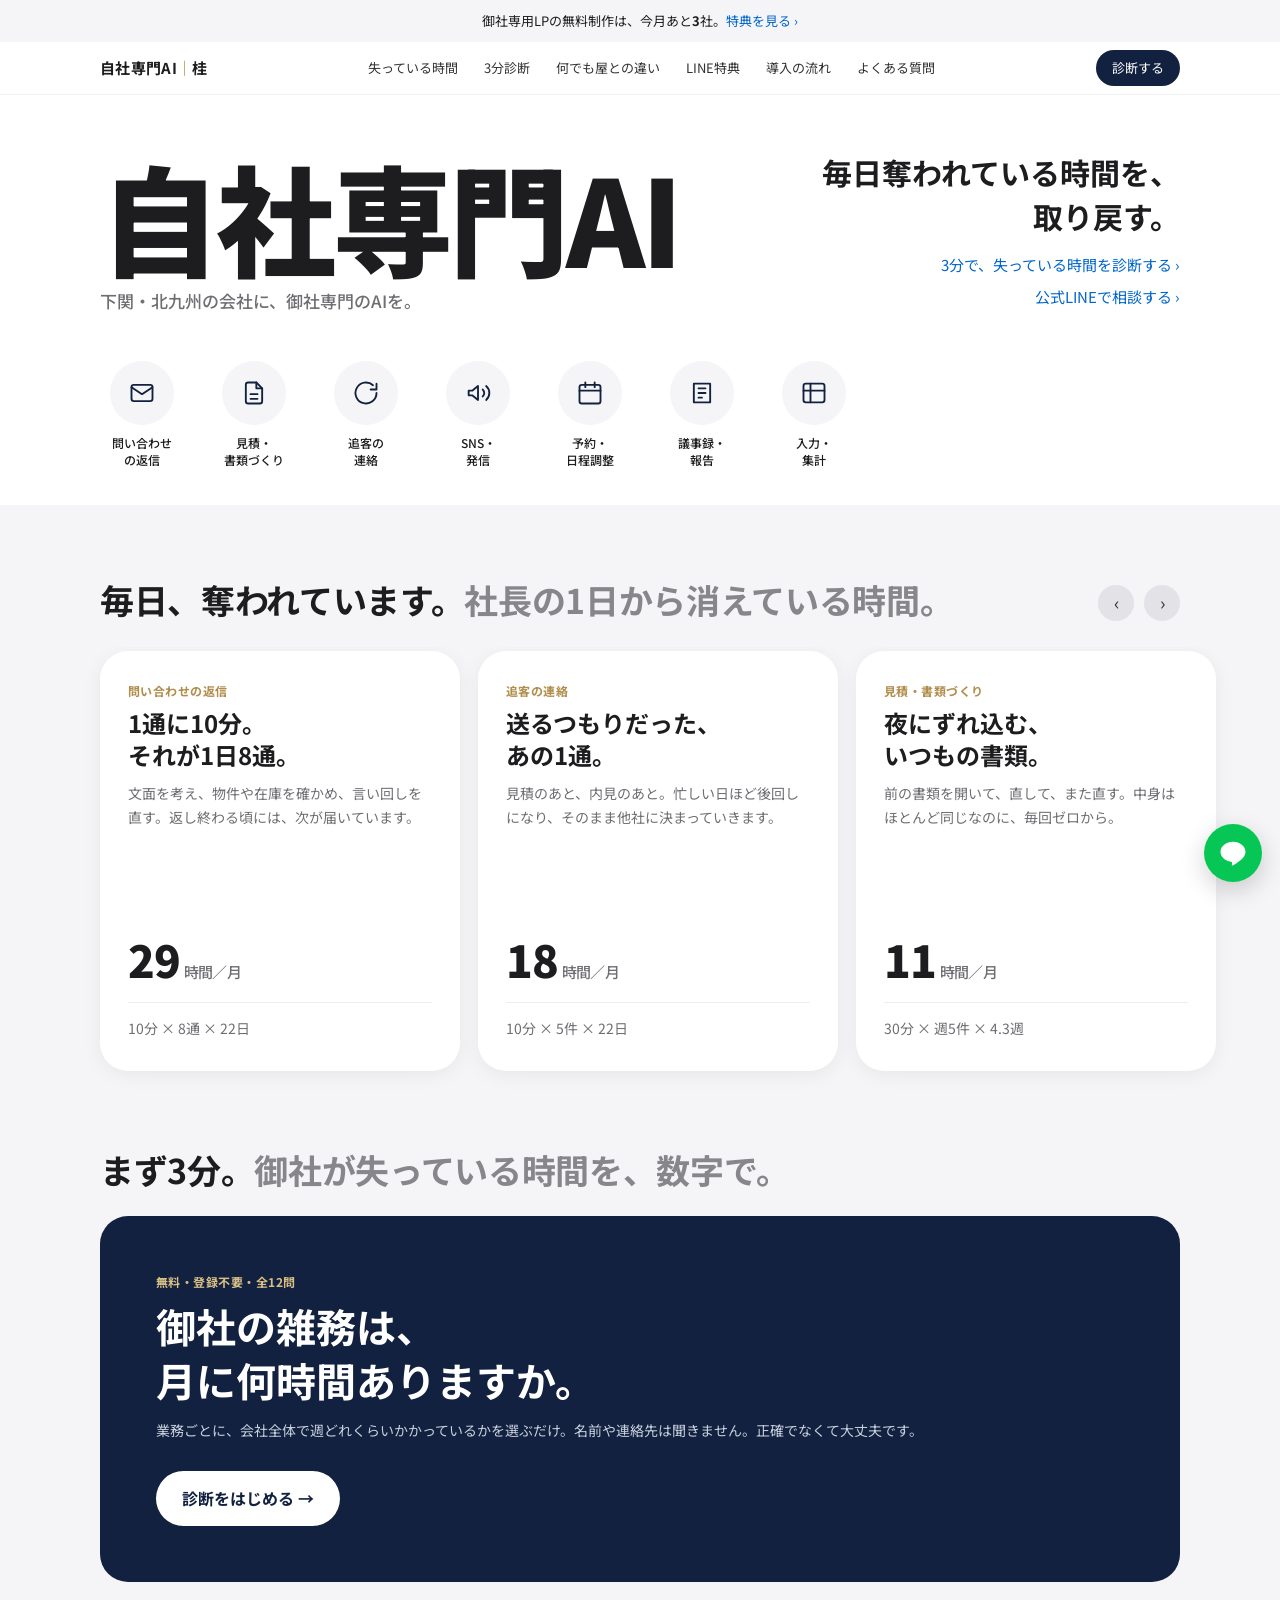
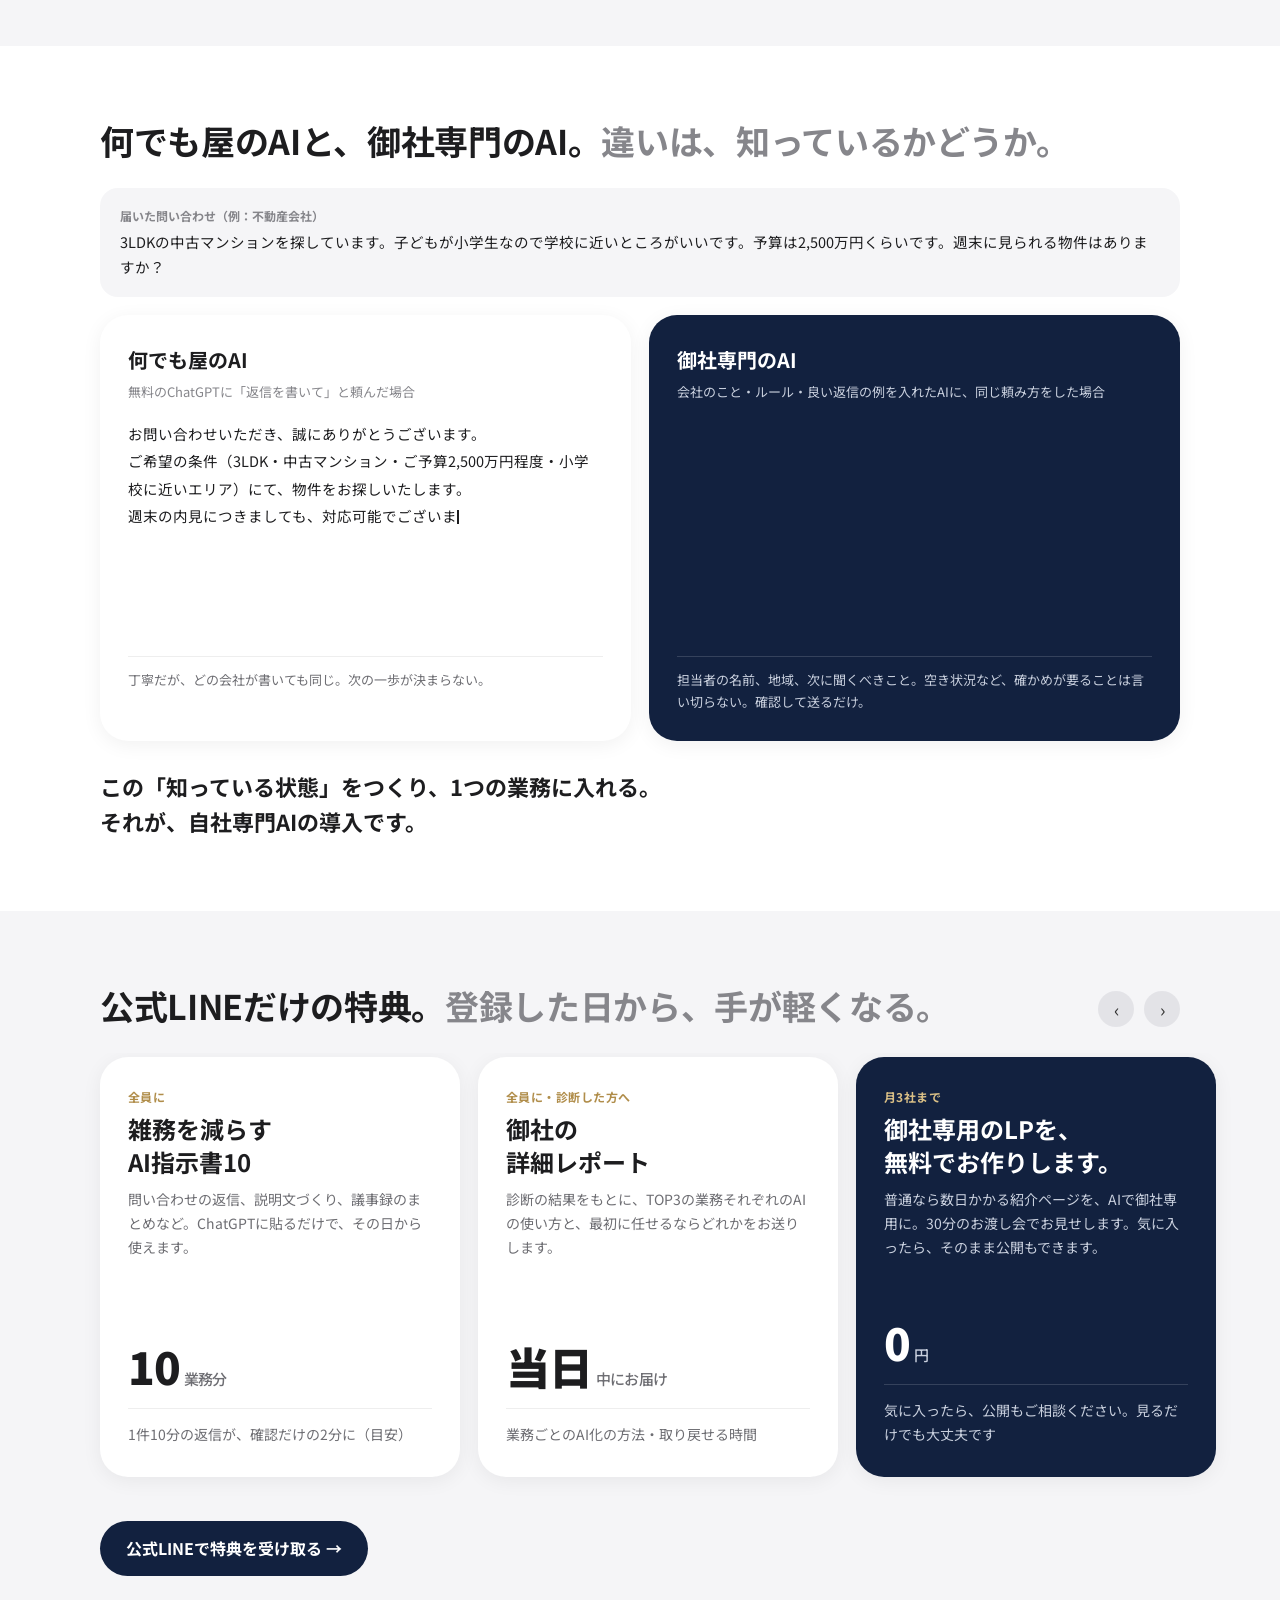
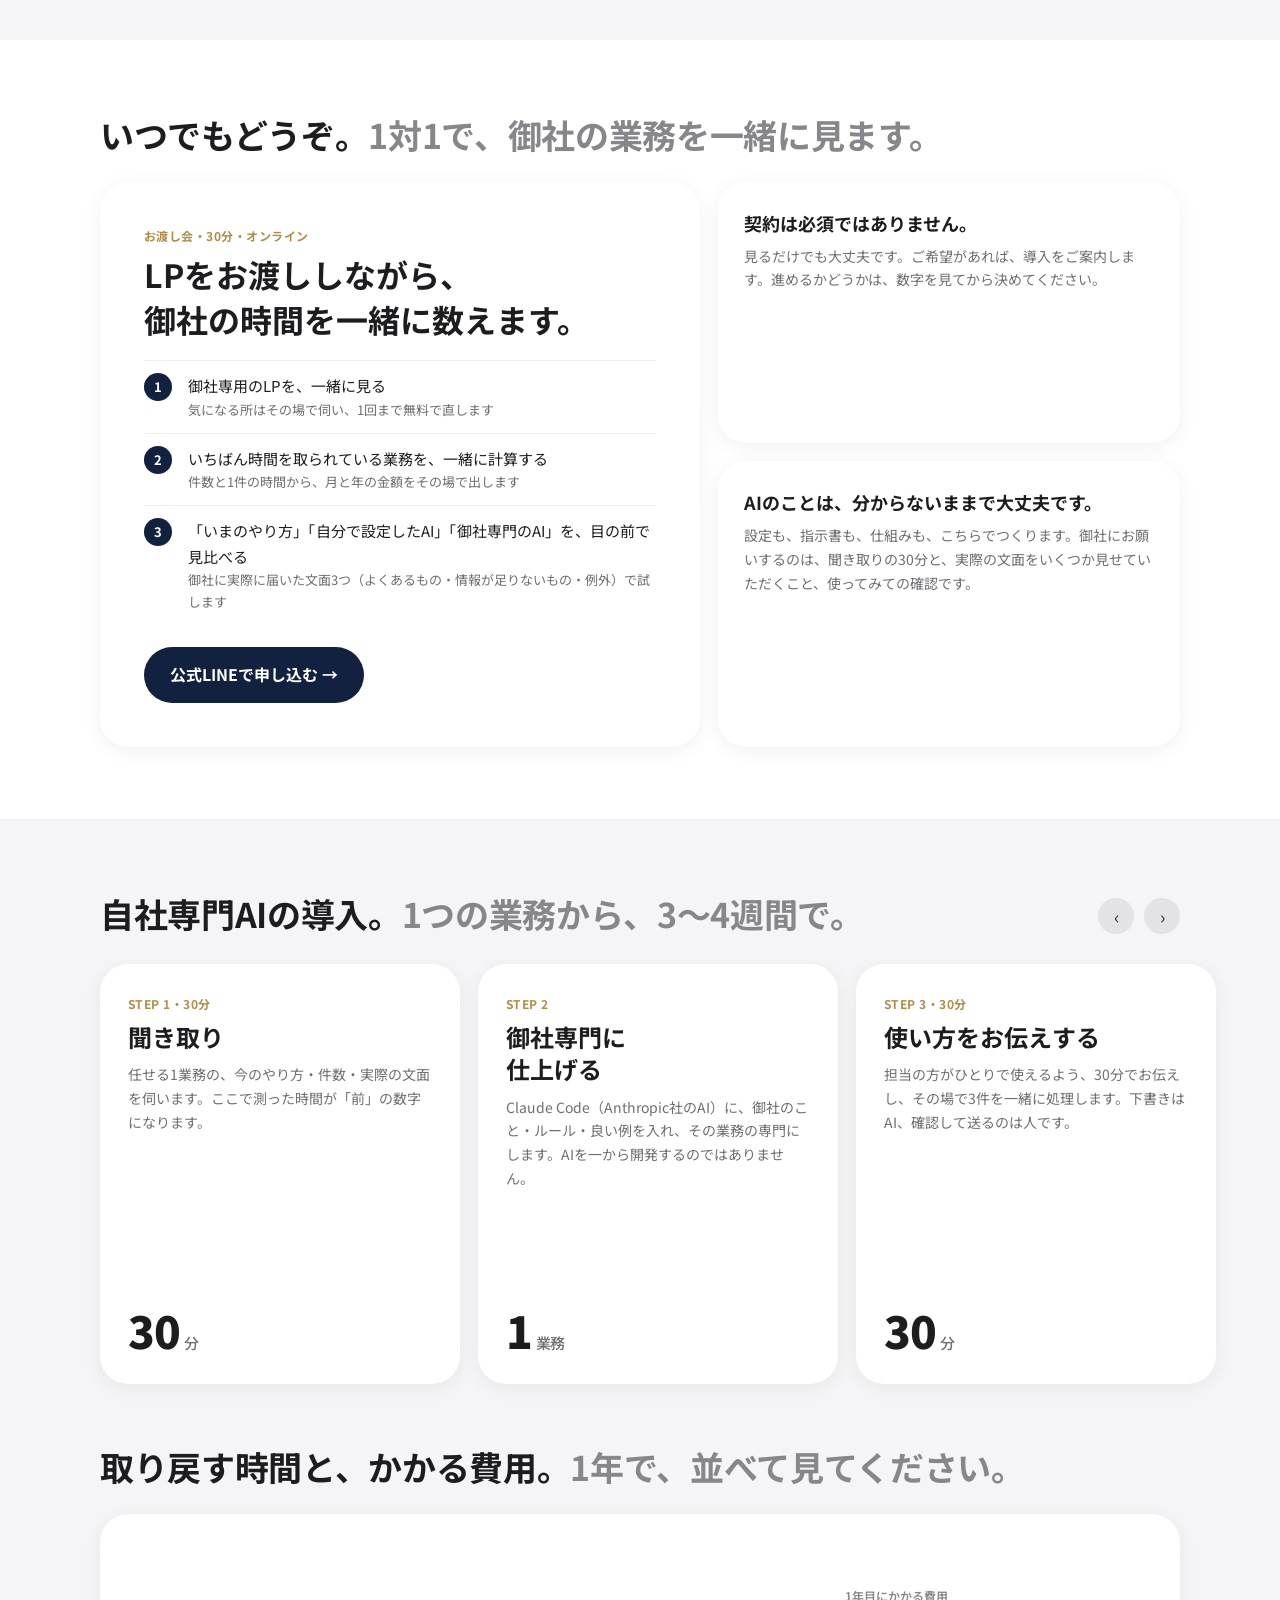
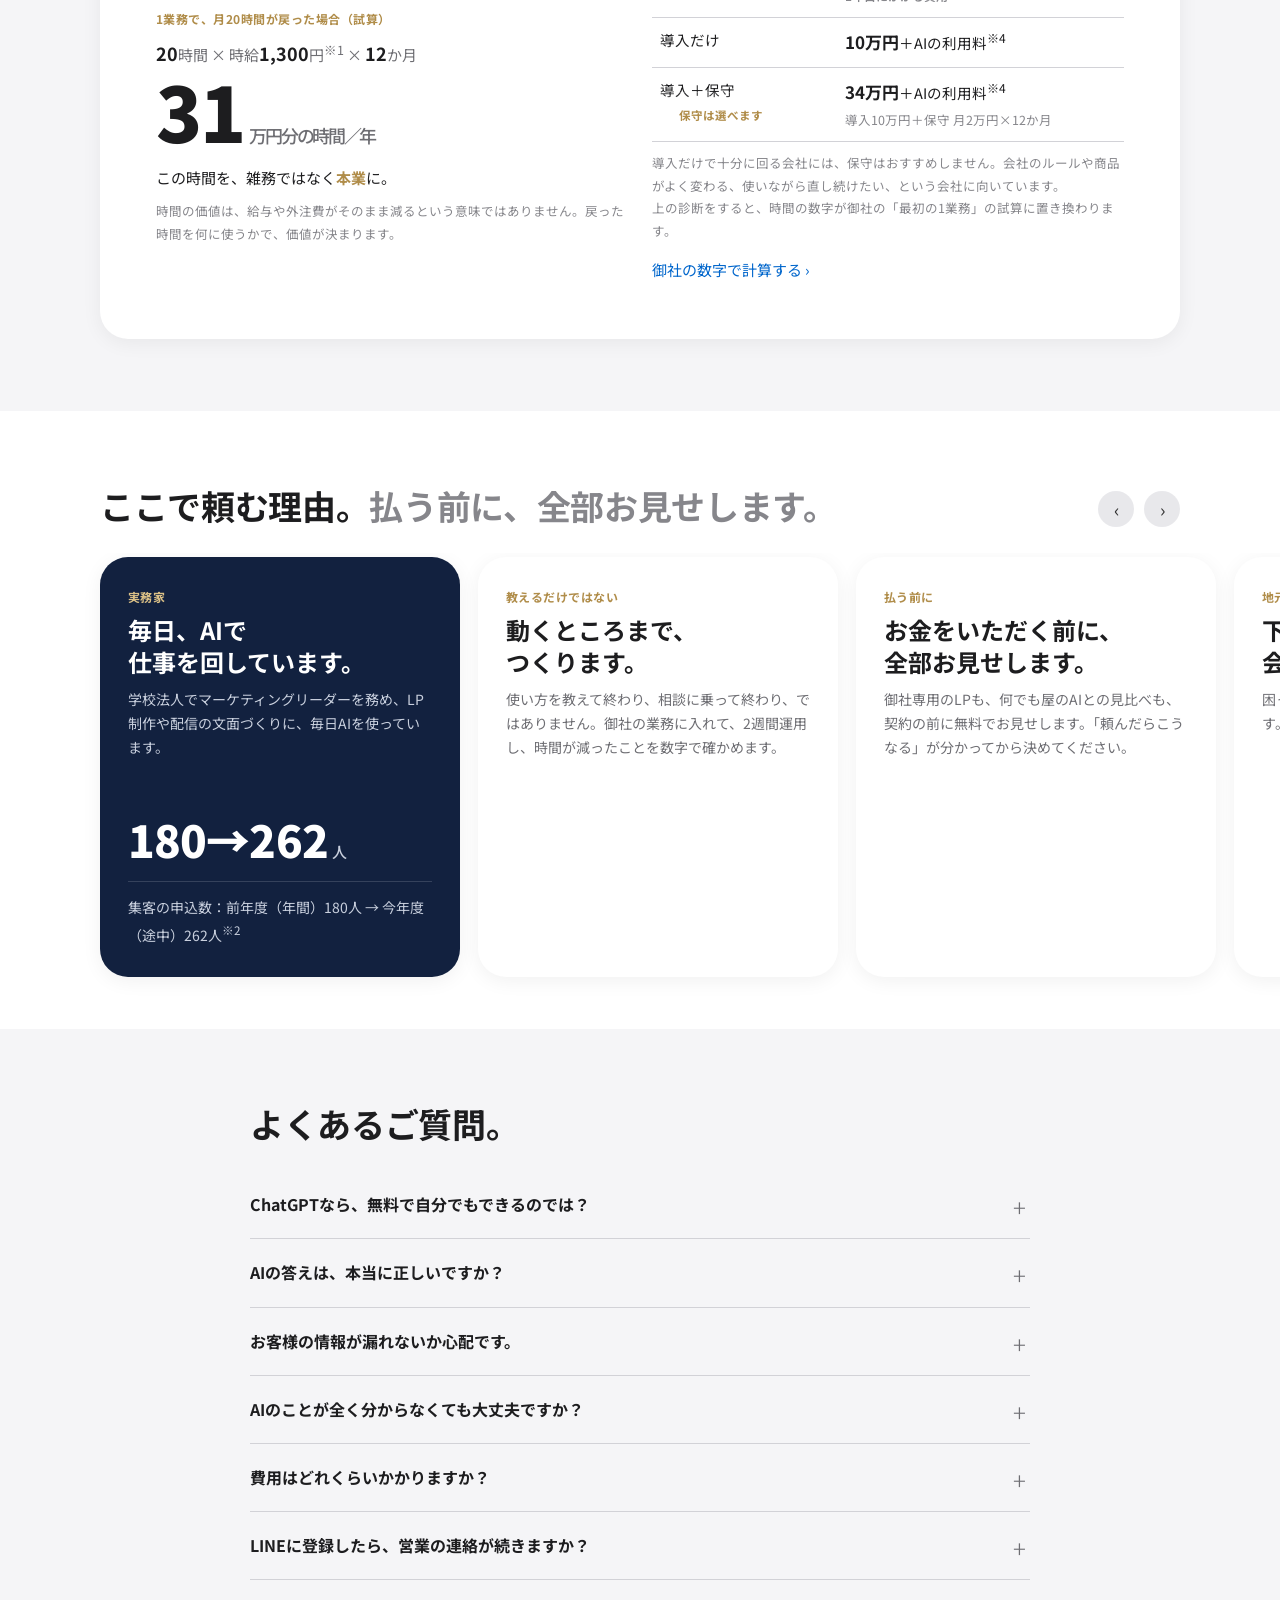
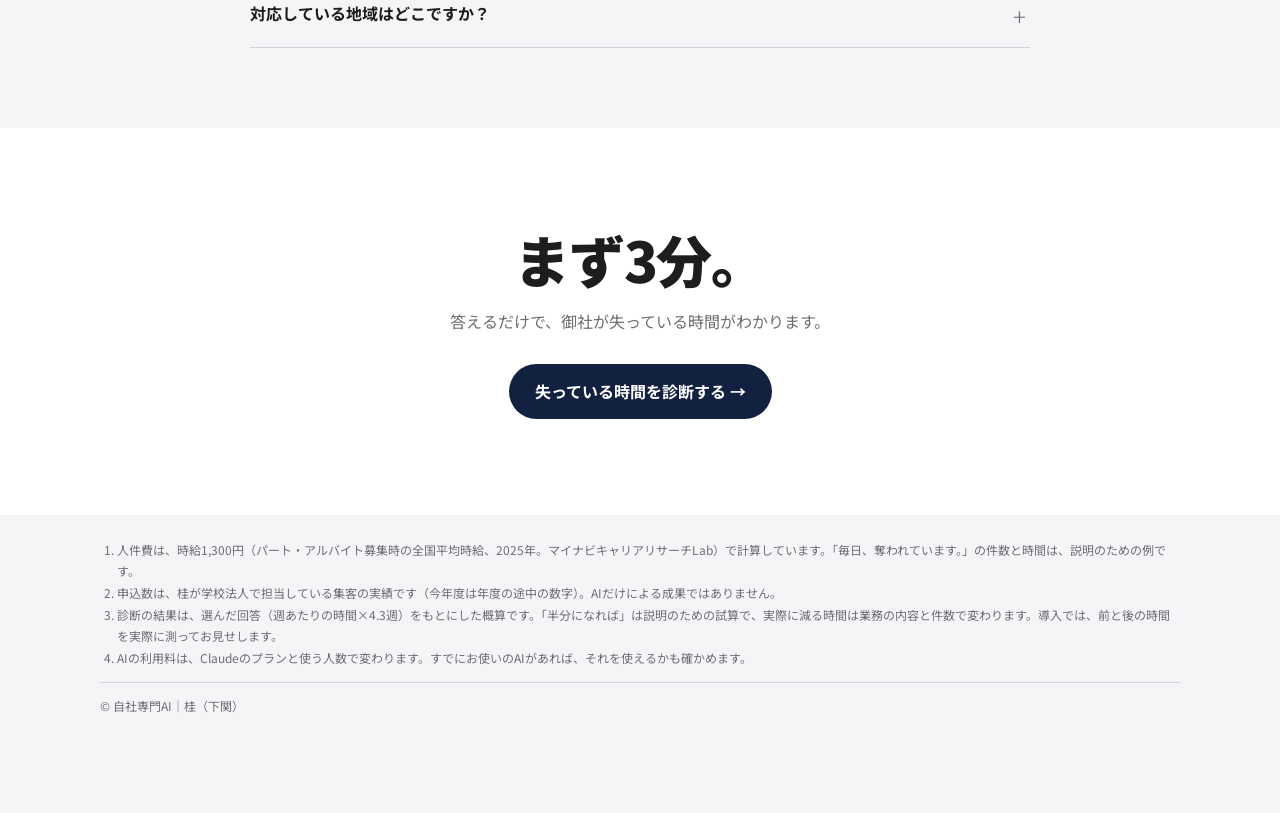
==== index.html @ 962b072c "自社専門AIのLPを公開 Co-Authored-By: Claude Opus 5.5 <noreply@anthropic.com>" ====
<!doctype html>
<html lang="ja">
<head>
<meta charset="utf-8">
<meta name="viewport" content="width=device-width, initial-scale=1">
<title>自社専門AI｜毎日奪われている時間を、取り戻す。</title>
<meta name="description" content="下関・北九州の会社に、御社専門のAIを入れます。まず3分の診断で、御社が毎月失っている時間がわかります。">
<link rel="preconnect" href="https://fonts.googleapis.com">
<link rel="preconnect" href="https://fonts.gstatic.com" crossorigin>
<link href="https://fonts.googleapis.com/css2?family=Noto+Sans+JP:wght@400;500;700;900&display=swap" rel="stylesheet">
<style>
:root{
  --ink:#1d1d1f; --sub:#6e6e73; --mute:#86868b; --line:#d2d2d7;
  --bg:#ffffff; --bg2:#f5f5f7; --navy:#12213f; --navy2:#1c2f57; --gold:#b08d4a; --gold2:#d9bf86;
  --r:28px; --w:1120px;
}
*{box-sizing:border-box;margin:0;padding:0}
html{scroll-behavior:smooth;-webkit-text-size-adjust:100%}
body{font-family:"Noto Sans JP",-apple-system,BlinkMacSystemFont,"Hiragino Sans",sans-serif;color:var(--ink);background:var(--bg);line-height:1.7;font-size:16px;-webkit-font-smoothing:antialiased}
a{color:inherit;text-decoration:none}
button{font:inherit;cursor:pointer;border:0;background:none;color:inherit}
.wrap{max-width:var(--w);margin:0 auto;padding:0 20px}
.sec{padding:72px 0 8px;scroll-margin-top:52px}
#diagBox{scroll-margin-top:68px}
.sec.gray{background:var(--bg2)}
.h2{font-size:clamp(24px,4.2vw,34px);font-weight:700;letter-spacing:-.01em;line-height:1.35;margin-bottom:24px}
.h2 span{color:var(--mute);font-weight:700}
.link{color:#0066cc;font-size:15px;display:inline-flex;align-items:center;gap:2px}
.link:hover{text-decoration:underline}
.eyebrow{font-size:12px;font-weight:700;color:var(--gold);letter-spacing:.04em;margin-bottom:6px;display:block}
.navy .eyebrow{color:var(--gold2)}

/* 上の帯・ヘッダー */
.ribbon{background:var(--bg2);text-align:center;font-size:13px;padding:10px 16px;color:var(--ink)}
.ribbon a{color:#0066cc}
.hdr{position:sticky;top:0;z-index:50;background:rgba(255,255,255,.82);backdrop-filter:saturate(180%) blur(20px);-webkit-backdrop-filter:saturate(180%) blur(20px);border-bottom:1px solid rgba(0,0,0,.06)}
.hdr .wrap{display:flex;align-items:center;justify-content:space-between;height:52px}
.logo{font-weight:700;font-size:15px;letter-spacing:.02em}
.logo b{color:var(--gold)}
.nav{display:none;gap:26px;font-size:13px;color:#333}
.nav a:hover{color:#000}
.hdr .cta{font-size:13px;background:var(--navy);color:#fff;padding:7px 16px;border-radius:999px}
@media(min-width:900px){.nav{display:flex}}

/* 1画面目 */
.hero{padding:56px 0 24px}
.hero .wrap{display:grid;gap:20px}
.hero h1{font-size:clamp(56px,13vw,120px);font-weight:900;letter-spacing:-.03em;line-height:1.02}
.hero h1 small{display:block;font-size:clamp(14px,2.4vw,17px);font-weight:500;color:var(--sub);letter-spacing:0;margin-top:14px}
.hero .lead{font-size:clamp(22px,3.6vw,30px);font-weight:700;line-height:1.45}
.hero .links{display:flex;flex-direction:column;gap:6px;margin-top:14px}
@media(min-width:900px){.hero .wrap{grid-template-columns:1.1fr .9fr;align-items:end}.hero .side{text-align:right}.hero .links{align-items:flex-end}}

/* 業務アイコン列 */
.icons{display:flex;gap:28px;overflow-x:auto;scroll-snap-type:x mandatory;padding:28px 20px 36px;max-width:var(--w);margin:0 auto;scrollbar-width:none}
.icons::-webkit-scrollbar{display:none}
.ic{flex:0 0 auto;scroll-snap-align:start;display:flex;flex-direction:column;align-items:center;gap:10px;width:84px;font-size:12px;font-weight:500;text-align:center;line-height:1.4}
.ic .c{width:64px;height:64px;border-radius:50%;background:var(--bg2);display:grid;place-items:center;transition:transform .3s}
.ic:hover .c{transform:translateY(-3px)}
.ic svg{width:28px;height:28px;stroke:var(--navy);fill:none;stroke-width:1.6;stroke-linecap:round;stroke-linejoin:round}

/* 棚（横スクロールのカード） */
.shelf{position:relative}
.track{display:flex;gap:18px;overflow-x:auto;scroll-snap-type:x mandatory;scroll-padding:0 20px;padding:4px 20px 44px;scrollbar-width:none}
.track::-webkit-scrollbar{display:none}
@media(min-width:1160px){.track{padding-left:calc((100vw - var(--w))/2 + 20px);scroll-padding-left:calc((100vw - var(--w))/2 + 20px)}}
.card{flex:0 0 auto;width:min(82vw,360px);min-height:420px;scroll-snap-align:start;background:#fff;border-radius:var(--r);padding:30px 28px;box-shadow:0 4px 20px rgba(0,0,0,.06);display:flex;flex-direction:column;transition:transform .35s cubic-bezier(.2,.8,.2,1),box-shadow .35s}
.card:hover{transform:scale(1.015);box-shadow:0 10px 34px rgba(0,0,0,.1)}
.card.wide{width:min(88vw,560px)}
.card h3{font-size:24px;font-weight:700;line-height:1.35;margin-bottom:10px}
.card p{font-size:14px;color:var(--sub)}
.card .big{margin-top:auto;font-size:44px;font-weight:900;letter-spacing:-.02em;line-height:1.1}
.card .big small{font-size:15px;font-weight:500;margin-left:4px;color:var(--sub)}
.card .calc{margin-top:18px;font-size:14px;color:var(--sub);border-top:1px solid #eee;padding-top:14px}
.card.navy{background:var(--navy);color:#fff}
.card.navy p,.card.navy .calc,.card.navy .big small{color:#c9d0de}
.card.navy .calc{border-color:rgba(255,255,255,.15)}
.arrows{display:none;position:absolute;right:max(20px,calc((100vw - var(--w))/2 + 20px));top:-62px;gap:10px}
.arrows button{width:36px;height:36px;border-radius:50%;background:rgba(210,210,215,.5);font-size:18px;color:#333}
.arrows button:hover{background:rgba(210,210,215,.85)}
@media(min-width:900px){.arrows{display:flex}}

/* 診断 */
.diag{background:var(--navy);color:#fff;border-radius:var(--r);padding:clamp(28px,5vw,56px);margin-bottom:56px;overflow:hidden;position:relative}
.diag .eyebrow{color:var(--gold2)}
.diag h3{font-size:clamp(26px,4.4vw,40px);font-weight:700;line-height:1.35;margin-bottom:12px}
.diag .note{color:#c9d0de;font-size:14px}
.btn{display:inline-flex;align-items:center;gap:8px;background:#fff;color:var(--navy);font-weight:700;font-size:16px;padding:14px 26px;border-radius:999px;transition:transform .2s}
.btn:hover{transform:translateY(-1px)}
.btn.gold{background:var(--gold);color:#fff}
.btn.navy{background:var(--navy);color:#fff}
.btn.line{background:#06c755;color:#fff}
.btn[disabled]{opacity:.35;pointer-events:none}
.bar{height:4px;background:rgba(255,255,255,.15);border-radius:4px;margin:22px 0 26px;overflow:hidden}
.bar i{display:block;height:100%;width:0;background:var(--gold2);transition:width .4s}
.qcount{font-size:13px;color:var(--gold2);font-weight:700}
.qtitle{font-size:clamp(20px,3.2vw,26px);font-weight:700;line-height:1.45;margin:6px 0 4px}
.qhelp{color:#c9d0de;font-size:13px;min-height:20px}
.opts{display:grid;grid-template-columns:1fr;gap:10px;margin:20px 0 24px}
@media(min-width:700px){.opts{grid-template-columns:1fr 1fr}}
.opt{text-align:left;background:rgba(255,255,255,.07);border:1px solid rgba(255,255,255,.18);color:#fff;padding:14px 18px;border-radius:14px;font-size:15px;transition:background .2s,border-color .2s}
.opt:hover{background:rgba(255,255,255,.13)}
.opt.on{background:#fff;color:var(--navy);border-color:#fff;font-weight:700}
.qnav{display:flex;justify-content:space-between;align-items:center}
.qnav .back{color:#c9d0de;font-size:14px}
.result{display:none}
.result.show{display:block;animation:rise .6s ease both}
.kpis{display:grid;grid-template-columns:1fr;gap:12px;margin:24px 0}
@media(min-width:700px){.kpis{grid-template-columns:repeat(3,1fr)}}
.kpi{background:rgba(255,255,255,.07);border-radius:18px;padding:18px 20px}
.kpi .k{font-size:13px;color:#c9d0de}
.kpi .v{font-size:clamp(38px,6vw,52px);font-weight:900;letter-spacing:-.02em;line-height:1.15}
.kpi .v small{font-size:15px;font-weight:500;margin-left:4px;color:#c9d0de}
.top3{list-style:none;display:grid;gap:10px;margin:12px 0 22px}
.top3 li{background:#fff;color:var(--ink);border-radius:16px;padding:16px 18px}
.top3 b{display:block;font-size:16px}
.top3 .h{float:right;color:var(--gold);font-weight:700;font-size:14px}
.top3 span.how{display:block;font-size:13px;color:var(--sub);margin-top:4px}
.want{color:#fff;font-size:16px;line-height:1.8;margin-bottom:26px}
.gift{background:#fff;color:var(--ink);border-radius:22px;padding:24px}
.gift h4{font-size:20px;line-height:1.45;margin-bottom:8px}
.gift ul{list-style:none;margin:12px 0 18px;font-size:14px}
.gift li{padding:4px 0 4px 22px;position:relative}
.gift li:before{content:"";position:absolute;left:2px;top:12px;width:9px;height:5px;border-left:2px solid var(--gold);border-bottom:2px solid var(--gold);transform:rotate(-45deg)}
.gift .tiny{font-size:12px;color:var(--mute);margin-top:10px}

/* 見比べ */
.vs{display:grid;gap:18px;margin-bottom:20px}
@media(min-width:900px){.vs{grid-template-columns:1fr 1fr}}
.vs .q{background:var(--bg2);border-radius:18px;padding:18px 20px;font-size:14px;margin-bottom:18px}
.vs .q b{display:block;font-size:12px;color:var(--mute);margin-bottom:4px}
.pane{border-radius:var(--r);padding:28px;min-height:360px;background:#fff;box-shadow:0 4px 20px rgba(0,0,0,.06)}
.pane.navy{background:var(--navy);color:#fff}
.pane h3{font-size:20px;margin-bottom:4px}
.pane .tag{font-size:13px;color:var(--mute);margin-bottom:16px}
.pane.navy .tag{color:#c9d0de}
.pane .out{font-size:14.5px;line-height:1.9;white-space:pre-wrap;min-height:220px}
.pane .out .caret{display:inline-block;width:2px;height:1em;background:currentColor;vertical-align:-2px;animation:blink 1s steps(1) infinite}
.pane .verdict{margin-top:16px;font-size:13px;border-top:1px solid #eee;padding-top:12px;color:var(--sub)}
.pane.navy .verdict{border-color:rgba(255,255,255,.15);color:#c9d0de}
.vs-foot{font-size:clamp(18px,2.6vw,22px);font-weight:700;line-height:1.6;padding:8px 0 64px}

/* 1対1 */
.one{display:grid;gap:18px;padding-bottom:64px}
@media(min-width:900px){.one{grid-template-columns:1.3fr 1fr}}
.one .main{background:#fff;border-radius:var(--r);padding:clamp(28px,4vw,44px);box-shadow:0 4px 20px rgba(0,0,0,.06)}
.one .main h3{font-size:clamp(24px,3.4vw,32px);line-height:1.4;margin-bottom:14px}
.one .flow{list-style:none;counter-reset:f;margin:18px 0 22px}
.one .flow li{counter-increment:f;padding:12px 0 12px 44px;position:relative;border-top:1px solid #eee;font-size:15px}
.one .flow li:before{content:counter(f);position:absolute;left:0;top:12px;width:28px;height:28px;border-radius:50%;background:var(--navy);color:#fff;font-size:13px;display:grid;place-items:center;font-weight:700}
.one .flow li span{display:block;font-size:13px;color:var(--sub)}
.one .side{display:grid;gap:18px}
.one .mini{background:#fff;border-radius:var(--r);padding:26px;box-shadow:0 4px 20px rgba(0,0,0,.06)}
.one .mini h4{font-size:18px;margin-bottom:6px}
.one .mini p{font-size:14px;color:var(--sub)}

/* 取り戻す時間を金額で */
.value{background:#fff;border-radius:var(--r);padding:clamp(28px,5vw,56px);box-shadow:0 4px 20px rgba(0,0,0,.06);margin-bottom:64px;display:grid;gap:24px}
@media(min-width:900px){.value{grid-template-columns:1fr 1fr;align-items:center}}
.value .eq{font-size:15px;color:var(--sub);line-height:2}
.value .eq b{color:var(--ink);font-size:18px}
.value .res{font-size:clamp(48px,8vw,76px);font-weight:900;letter-spacing:-.03em;line-height:1.05}
.value .res small{font-size:18px;font-weight:500;color:var(--sub);margin-left:6px}
.value .cmp{margin-top:14px;font-size:15px}
.value .cmp b{color:var(--gold)}
.cost{width:100%;border-collapse:collapse;font-size:14.5px;margin-top:6px}
.cost th,.cost td{padding:10px 8px;border-bottom:1px solid var(--line, #e5e7eb);text-align:left;vertical-align:top}
.cost th{font-size:12px;color:var(--mute);font-weight:600}
.cost td b{font-size:17px;color:var(--ink)}
.cost .opt{font-size:11.5px;color:var(--gold);font-weight:700;white-space:nowrap}
.cost td:first-child{white-space:nowrap;padding-right:14px}
.value .note2{font-size:12.5px;color:var(--mute);line-height:1.8;margin-top:10px}

/* FAQ */
.faq{max-width:820px;padding-bottom:72px}
.faq details{border-bottom:1px solid var(--line)}
.faq summary{list-style:none;cursor:pointer;padding:20px 36px 20px 0;font-weight:700;font-size:16px;position:relative}
.faq summary::-webkit-details-marker{display:none}
.faq summary:after{content:"+";position:absolute;right:4px;top:16px;font-size:24px;font-weight:300;color:var(--sub);transition:transform .3s}
.faq details[open] summary:after{transform:rotate(45deg)}
.faq details p{padding:0 0 22px;color:var(--sub);font-size:15px}

/* 最後 */
.final{text-align:center;padding:96px 20px}
.final h2{font-size:clamp(34px,6vw,56px);font-weight:900;letter-spacing:-.02em;line-height:1.25;margin-bottom:14px}
.final p{color:var(--sub);margin-bottom:28px}
.foot{background:var(--bg2);font-size:12px;color:var(--sub);padding:24px 0 96px;line-height:1.8}
.foot ol{padding-left:1.4em;margin-bottom:14px}
.foot .copy{border-top:1px solid var(--line);padding-top:12px}

/* 右下のLINEボタン */
.fab{position:fixed;right:18px;bottom:18px;z-index:60;width:58px;height:58px;border-radius:50%;background:#06c755;color:#fff;display:grid;place-items:center;box-shadow:0 8px 24px rgba(0,0,0,.18);transition:transform .25s}
.fab:hover{transform:scale(1.06)}
.fab svg{width:30px;height:30px;fill:#fff}
.fab .tip{position:absolute;right:68px;white-space:nowrap;background:#fff;color:var(--ink);font-size:12px;font-weight:700;padding:7px 12px;border-radius:999px;box-shadow:0 4px 14px rgba(0,0,0,.12);opacity:0;transform:translateX(6px);transition:.3s;pointer-events:none}
.fab:hover .tip,.fab.hint .tip{opacity:1;transform:none}

/* 動き */
.rv{opacity:0;transform:translateY(28px);transition:opacity .9s cubic-bezier(.2,.8,.2,1),transform .9s cubic-bezier(.2,.8,.2,1)}
.rv.in{opacity:1;transform:none}
@keyframes rise{from{opacity:0;transform:translateY(16px)}to{opacity:1;transform:none}}
@keyframes blink{50%{opacity:0}}
@media (prefers-reduced-motion: reduce){.rv{opacity:1;transform:none;transition:none}.card,.card:hover{transition:none;transform:none}html{scroll-behavior:auto}.pane .out .caret{animation:none}}
</style>
</head>
<body>

<div class="ribbon">御社専用LPの無料制作は、今月あと<b id="remain">3</b>社。<a href="#gift">特典を見る ›</a></div>

<header class="hdr">
  <div class="wrap">
    <a href="#top" class="logo">自社専門AI<b>｜</b>桂</a>
    <nav class="nav">
      <a href="#loss">失っている時間</a><a href="#diag">3分診断</a><a href="#vs">何でも屋との違い</a><a href="#gift">LINE特典</a><a href="#product">導入の流れ</a><a href="#faq">よくある質問</a>
    </nav>
    <a href="#diag" class="cta">診断する</a>
  </div>
</header>

<main id="top">

<!-- 1 1画面目 -->
<section class="hero">
  <div class="wrap">
    <h1 class="rv">自社専門AI<small>下関・北九州の会社に、御社専門のAIを。</small></h1>
    <div class="side rv">
      <p class="lead">毎日奪われている時間を、<br>取り戻す。</p>
      <div class="links">
        <a class="link" href="#diag">3分で、失っている時間を診断する ›</a>
        <a class="link lineLink" href="#">公式LINEで相談する ›</a>
      </div>
    </div>
  </div>
</section>

<!-- 2 業務アイコン列 -->
<nav class="icons" aria-label="AIに任せられる業務">
  <a class="ic" href="#diag"><span class="c"><svg viewBox="0 0 24 24"><rect x="3" y="5" width="18" height="14" rx="2"/><path d="M3 7l9 6 9-6"/></svg></span>問い合わせ<br>の返信</a>
  <a class="ic" href="#diag"><span class="c"><svg viewBox="0 0 24 24"><path d="M14 3H7a2 2 0 0 0-2 2v14a2 2 0 0 0 2 2h10a2 2 0 0 0 2-2V8z"/><path d="M14 3v5h5M9 13h6M9 17h6"/></svg></span>見積・<br>書類づくり</a>
  <a class="ic" href="#diag"><span class="c"><svg viewBox="0 0 24 24"><path d="M21 12a9 9 0 1 1-3-6.7"/><path d="M21 4v5h-5"/></svg></span>追客の<br>連絡</a>
  <a class="ic" href="#diag"><span class="c"><svg viewBox="0 0 24 24"><path d="M4 10v4h3l5 4V6L7 10z"/><path d="M16 9a4 4 0 0 1 0 6M19 6a8 8 0 0 1 0 12"/></svg></span>SNS・<br>発信</a>
  <a class="ic" href="#diag"><span class="c"><svg viewBox="0 0 24 24"><rect x="3" y="5" width="18" height="16" rx="2"/><path d="M3 10h18M8 3v4M16 3v4"/></svg></span>予約・<br>日程調整</a>
  <a class="ic" href="#diag"><span class="c"><svg viewBox="0 0 24 24"><path d="M5 4h14v16H5z"/><path d="M9 8h6M9 12h6M9 16h3"/></svg></span>議事録・<br>報告</a>
  <a class="ic" href="#diag"><span class="c"><svg viewBox="0 0 24 24"><rect x="3" y="4" width="18" height="16" rx="2"/><path d="M3 10h18M9 4v16"/></svg></span>入力・<br>集計</a>
</nav>

<!-- 3 失っている時間 -->
<section class="sec gray" id="loss">
  <div class="wrap"><h2 class="h2 rv">毎日、奪われています。<span>社長の1日から消えている時間。</span></h2></div>
  <div class="shelf">
    <div class="arrows"><button data-dir="-1" aria-label="前へ">‹</button><button data-dir="1" aria-label="次へ">›</button></div>
    <div class="track">
      <article class="card rv"><span class="eyebrow">問い合わせの返信</span><h3>1通に10分。<br>それが1日8通。</h3><p>文面を考え、物件や在庫を確かめ、言い回しを直す。返し終わる頃には、次が届いています。</p><div class="big">29<small>時間／月</small></div><div class="calc">10分 × 8通 × 22日</div></article>
      <article class="card rv"><span class="eyebrow">追客の連絡</span><h3>送るつもりだった、<br>あの1通。</h3><p>見積のあと、内見のあと。忙しい日ほど後回しになり、そのまま他社に決まっていきます。</p><div class="big">18<small>時間／月</small></div><div class="calc">10分 × 5件 × 22日</div></article>
      <article class="card rv"><span class="eyebrow">見積・書類づくり</span><h3>夜にずれ込む、<br>いつもの書類。</h3><p>前の書類を開いて、直して、また直す。中身はほとんど同じなのに、毎回ゼロから。</p><div class="big">11<small>時間／月</small></div><div class="calc">30分 × 週5件 × 4.3週</div></article>
      <article class="card rv"><span class="eyebrow">議事録・報告</span><h3>話した内容を、<br>もう一度書く。</h3><p>打合せのメモを清書し、次にやることを書き出す。決まったことは、もう決まっているのに。</p><div class="big">7<small>時間／月</small></div><div class="calc">20分 × 1日1回 × 22日</div></article>
      <article class="card navy rv"><span class="eyebrow">足すと</span><h3>年に、これだけ。</h3><p>4つの業務だけで、月65時間。人件費にすると、1年でこの金額が雑務に消えています。</p><div class="big">約101<small>万円／年</small></div><div class="calc">65時間 × 時給1,300円 × 12か月<sup>※1</sup></div></article>
    </div>
  </div>
</section>

<!-- 4 診断 -->
<section class="sec gray" id="diag" style="padding-top:24px">
  <div class="wrap">
    <h2 class="h2 rv">まず3分。<span>御社が失っている時間を、数字で。</span></h2>
    <div class="diag rv" id="diagBox">
      <div id="start">
        <span class="eyebrow">無料・登録不要・全12問</span>
        <h3>御社の雑務は、<br>月に何時間ありますか。</h3>
        <p class="note">業務ごとに、会社全体で週どれくらいかかっているかを選ぶだけ。名前や連絡先は聞きません。正確でなくて大丈夫です。</p>
        <div style="margin-top:28px"><button class="btn" id="startBtn">診断をはじめる →</button></div>
      </div>
      <div id="quiz" hidden>
        <div class="qcount" id="qcount"></div>
        <div class="bar"><i id="bar"></i></div>
        <div class="qtitle" id="qtitle"></div>
        <div class="qhelp" id="qhelp"></div>
        <div class="opts" id="opts"></div>
        <div class="qnav"><button class="back" id="backBtn">‹ 戻る</button><button class="btn" id="nextBtn">次へ →</button></div>
      </div>
      <div class="result" id="result">
        <span class="eyebrow">診断の結果</span>
        <h3>御社の雑務は、毎月<br>これだけあります。</h3>
        <div class="kpis">
          <div class="kpi"><div class="k">いま雑務にかかっている時間（7業務の合計）</div><div class="v"><span id="rHours">0</span><small>時間／月</small></div></div>
          <div class="kpi"><div class="k">人件費にすると（1年）</div><div class="v"><span id="rYenY">0</span><small>万円／年</small></div></div>
          <div class="kpi"><div class="k">最初の1業務が半分になれば</div><div class="v"><span id="rTrial">0</span><small>時間／月</small></div></div>
        </div>
        <p class="qhelp" style="margin:-8px 0 18px">回答をもとにした概算です。「半分になれば」は試算で、実際に減る時間は、導入後に前と後を測ってお見せします。</p>
        <div class="qhelp" style="margin-bottom:6px">時間がかかっている業務 TOP3（いちばん上が、最初に任せる候補）</div>
        <ol class="top3" id="rTop"></ol>
        <p class="want" id="rWant"></p>
        <div class="gift">
          <span class="eyebrow">公式LINE限定・無料</span>
          <h4>この結果と特典を、<br>公式LINEで受け取る。</h4>
          <ul>
            <li>コピペで使える「雑務を減らすAI指示書10」。御社のTOP3に合うものを指定してお送りします</li>
            <li>業務ごとのAI化の方法がわかる、詳細レポート（当日中）</li>
            <li>月<span class="capNum">3</span>社まで：御社専用のLPを無料で制作し、30分のお渡し会でお見せします</li>
          </ul>
          <a class="btn line" id="lineBtn" href="#" target="_blank" rel="noopener">LINEで結果と特典を受け取る →</a>
          <p class="tiny">ボタンを押すとLINEが開き、診断の結果が入力された状態になります。そのまま送信してください。しつこい営業はしません。</p>
        </div>
        <div style="margin-top:18px"><button class="back" id="retryBtn" style="color:#c9d0de;font-size:14px">もう一度診断する</button></div>
      </div>
    </div>
  </div>
</section>

<!-- 5 何でも屋と専門 -->
<section class="sec" id="vs">
  <div class="wrap">
    <h2 class="h2 rv">何でも屋のAIと、御社専門のAI。<span>違いは、知っているかどうか。</span></h2>
    <div class="q rv" style="background:var(--bg2);border-radius:18px;padding:18px 20px;font-size:14.5px;margin-bottom:18px"><b style="display:block;font-size:12px;color:var(--mute);margin-bottom:4px">届いた問い合わせ（例：不動産会社）</b>3LDKの中古マンションを探しています。子どもが小学生なので学校に近いところがいいです。予算は2,500万円くらいです。週末に見られる物件はありますか？</div>
    <div class="vs">
      <div class="pane rv">
        <h3>何でも屋のAI</h3>
        <div class="tag">無料のChatGPTに「返信を書いて」と頼んだ場合</div>
        <div class="out" data-type="generic"></div>
        <div class="verdict">丁寧だが、どの会社が書いても同じ。次の一歩が決まらない。</div>
      </div>
      <div class="pane navy rv">
        <h3>御社専門のAI</h3>
        <div class="tag">会社のこと・ルール・良い返信の例を入れたAIに、同じ頼み方をした場合</div>
        <div class="out" data-type="expert"></div>
        <div class="verdict">担当者の名前、地域、次に聞くべきこと。空き状況など、確かめが要ることは言い切らない。確認して送るだけ。</div>
      </div>
    </div>
    <p class="vs-foot rv">この「知っている状態」をつくり、1つの業務に入れる。<br>それが、自社専門AIの導入です。</p>
  </div>
</section>

<!-- 6 LINE特典 -->
<section class="sec gray" id="gift">
  <div class="wrap"><h2 class="h2 rv">公式LINEだけの特典。<span>登録した日から、手が軽くなる。</span></h2></div>
  <div class="shelf">
    <div class="arrows"><button data-dir="-1" aria-label="前へ">‹</button><button data-dir="1" aria-label="次へ">›</button></div>
    <div class="track">
      <article class="card rv"><span class="eyebrow">全員に</span><h3>雑務を減らす<br>AI指示書10</h3><p>問い合わせの返信、説明文づくり、議事録のまとめなど。ChatGPTに貼るだけで、その日から使えます。</p><div class="big">10<small>業務分</small></div><div class="calc">1件10分の返信が、確認だけの2分に（目安）</div></article>
      <article class="card rv"><span class="eyebrow">全員に・診断した方へ</span><h3>御社の<br>詳細レポート</h3><p>診断の結果をもとに、TOP3の業務それぞれのAIの使い方と、最初に任せるならどれかをお送りします。</p><div class="big">当日<small>中にお届け</small></div><div class="calc">業務ごとのAI化の方法・取り戻せる時間</div></article>
      <article class="card navy rv"><span class="eyebrow">月<span class="capNum">3</span>社まで</span><h3>御社専用のLPを、<br>無料でお作りします。</h3><p>普通なら数日かかる紹介ページを、AIで御社専用に。30分のお渡し会でお見せします。気に入ったら、そのまま公開もできます。</p><div class="big">0<small>円</small></div><div class="calc">気に入ったら、公開もご相談ください。見るだけでも大丈夫です</div></article>
    </div>
  </div>
  <div class="wrap" style="padding-bottom:56px"><a class="btn navy lineLink" href="#">公式LINEで特典を受け取る →</a></div>
</section>

<!-- 7 1対1 -->
<section class="sec">
  <div class="wrap">
    <h2 class="h2 rv">いつでもどうぞ。<span>1対1で、御社の業務を一緒に見ます。</span></h2>
    <div class="one">
      <div class="main rv">
        <span class="eyebrow">お渡し会・30分・オンライン</span>
        <h3>LPをお渡ししながら、<br>御社の時間を一緒に数えます。</h3>
        <ol class="flow">
          <li>御社専用のLPを、一緒に見る<span>気になる所はその場で伺い、1回まで無料で直します</span></li>
          <li>いちばん時間を取られている業務を、一緒に計算する<span>件数と1件の時間から、月と年の金額をその場で出します</span></li>
          <li>「いまのやり方」「自分で設定したAI」「御社専門のAI」を、目の前で見比べる<span>御社に実際に届いた文面3つ（よくあるもの・情報が足りないもの・例外）で試します</span></li>
        </ol>
        <a class="btn navy lineLink" href="#">公式LINEで申し込む →</a>
      </div>
      <div class="side">
        <div class="mini rv"><h4>契約は必須ではありません。</h4><p>見るだけでも大丈夫です。ご希望があれば、導入をご案内します。進めるかどうかは、数字を見てから決めてください。</p></div>
        <div class="mini rv"><h4>AIのことは、分からないままで大丈夫です。</h4><p>設定も、指示書も、仕組みも、こちらでつくります。御社にお願いするのは、聞き取りの30分と、実際の文面をいくつか見せていただくこと、使ってみての確認です。</p></div>
      </div>
    </div>
  </div>
</section>

<!-- 8 導入と料金 -->
<section class="sec gray" id="product">
  <div class="wrap"><h2 class="h2 rv">自社専門AIの導入。<span>1つの業務から、3〜4週間で。</span></h2></div>
  <div class="shelf">
    <div class="arrows"><button data-dir="-1" aria-label="前へ">‹</button><button data-dir="1" aria-label="次へ">›</button></div>
    <div class="track">
      <article class="card rv"><span class="eyebrow">STEP 1・30分</span><h3>聞き取り</h3><p>任せる1業務の、今のやり方・件数・実際の文面を伺います。ここで測った時間が「前」の数字になります。</p><div class="big">30<small>分</small></div></article>
      <article class="card rv"><span class="eyebrow">STEP 2</span><h3>御社専門に<br>仕上げる</h3><p>Claude Code（Anthropic社のAI）に、御社のこと・ルール・良い例を入れ、その業務の専門にします。AIを一から開発するのではありません。</p><div class="big">1<small>業務</small></div></article>
      <article class="card rv"><span class="eyebrow">STEP 3・30分</span><h3>使い方をお伝えする</h3><p>担当の方がひとりで使えるよう、30分でお伝えし、その場で3件を一緒に処理します。下書きはAI、確認して送るのは人です。</p><div class="big">30<small>分</small></div></article>
      <article class="card rv"><span class="eyebrow">STEP 4・2週間</span><h3>運用して、<br>前と後を比べる</h3><p>実際に使いながら、ずれた所を直します。2週目に同じ業務の時間をもう一度測り、どれだけ減ったかをお見せします。</p><div class="big">2<small>週間</small></div></article>
      <article class="card navy rv"><span class="eyebrow">導入</span><h3>自社専門AIの導入</h3><p>1業務・3〜4週間。STEP 1〜4のすべてと、お渡し会でお見せしたLPの公開を含みます。</p><div class="big">10<small>万円（一括）</small></div><div class="calc">1業務あたり。別にAIの利用料（月額）がかかります<sup>※4</sup>。2つ目以降の業務も、同じ流れで増やせます</div></article>
      <article class="card rv"><span class="eyebrow">選べます</span><h3>自社専門AIの保守</h3><p>使っていて困った時のLINEでの対応、指示書の手直し、毎月のレポート（戻った時間）、次に任せる業務のご提案。2週間の運用のあとに、続けるかどうかを選べます。</p><div class="big">月2<small>万円</small></div><div class="calc">入らなくても、導入した仕組みはそのまま使えます</div></article>
    </div>
  </div>
</section>

<!-- 9 取り戻す時間を金額で -->
<section class="sec gray" style="padding-top:8px">
  <div class="wrap">
    <h2 class="h2 rv">取り戻す時間と、かかる費用。<span>1年で、並べて見てください。</span></h2>
    <div class="value rv">
      <div>
        <span class="eyebrow" id="valLabel">1業務で、月20時間が戻った場合（試算）</span>
        <p class="eq"><b id="valHours">20</b>時間 × 時給<b>1,300</b>円<sup>※1</sup> × <b>12</b>か月</p>
        <div class="res"><span id="valYen">31</span><small>万円分の時間／年</small></div>
        <p class="cmp">この時間を、雑務ではなく<b>本業</b>に。</p>
        <p class="note2">時間の価値は、給与や外注費がそのまま減るという意味ではありません。戻った時間を何に使うかで、価値が決まります。</p>
      </div>
      <div>
        <table class="cost">
          <tr><th></th><th>1年目にかかる費用</th></tr>
          <tr><td>導入だけ</td><td><b>10万円</b>＋AIの利用料<sup>※4</sup></td></tr>
          <tr><td>導入＋保守<br><span class="opt">保守は選べます</span></td><td><b>34万円</b>＋AIの利用料<sup>※4</sup><br><span style="font-size:12.5px;color:var(--mute)">導入10万円＋保守 月2万円×12か月</span></td></tr>
        </table>
        <p class="note2">導入だけで十分に回る会社には、保守はおすすめしません。会社のルールや商品がよく変わる、使いながら直し続けたい、という会社に向いています。<br>上の診断をすると、時間の数字が御社の「最初の1業務」の試算に置き換わります。</p>
        <div style="margin-top:14px"><a class="link" href="#diag">御社の数字で計算する ›</a></div>
      </div>
    </div>
  </div>
</section>

<!-- 10 ここで頼む理由 -->
<section class="sec">
  <div class="wrap"><h2 class="h2 rv">ここで頼む理由。<span>払う前に、全部お見せします。</span></h2></div>
  <div class="shelf">
    <div class="arrows"><button data-dir="-1" aria-label="前へ">‹</button><button data-dir="1" aria-label="次へ">›</button></div>
    <div class="track">
      <article class="card navy rv"><span class="eyebrow">実務家</span><h3>毎日、AIで<br>仕事を回しています。</h3><p>学校法人でマーケティングリーダーを務め、LP制作や配信の文面づくりに、毎日AIを使っています。</p><div class="big">180→262<small>人</small></div><div class="calc">集客の申込数：前年度（年間）180人 → 今年度（途中）262人<sup>※2</sup></div></article>
      <article class="card rv"><span class="eyebrow">教えるだけではない</span><h3>動くところまで、<br>つくります。</h3><p>使い方を教えて終わり、相談に乗って終わり、ではありません。御社の業務に入れて、2週間運用し、時間が減ったことを数字で確かめます。</p></article>
      <article class="card rv"><span class="eyebrow">払う前に</span><h3>お金をいただく前に、<br>全部お見せします。</h3><p>御社専用のLPも、何でも屋のAIとの見比べも、契約の前に無料でお見せします。「頼んだらこうなる」が分かってから決めてください。</p></article>
      <article class="card rv"><span class="eyebrow">地元</span><h3>下関・北九州なら、<br>会いに行けます。</h3><p>困った時は、画面越しだけでなく直接伺います。見積書・請求書もきちんとお出しします。</p></article>
    </div>
  </div>
</section>

<!-- 11 FAQ -->
<section class="sec gray" id="faq">
  <div class="wrap faq">
    <h2 class="h2 rv">よくあるご質問。</h2>
    <details><summary>ChatGPTなら、無料で自分でもできるのでは？</summary><p>できます。ChatGPTやClaudeには、会社の資料や指示を保存しておける機能もあります。自分で設定して回せる方は、それで十分です。まずは無料の「AI指示書10」をお試しください。<br>こちらにお任せいただく違いは、どの業務から入れるかの見極め、良い例・悪い例と確認の手順づくり、そして担当の方がひとりで使えるようになるまでの2週間の運用です。お渡し会では、御社が自分で設定した場合とも見比べます。</p></details>
    <details><summary>AIの答えは、本当に正しいですか？</summary><p>AIは間違えることがあります。だから、AIは下書きまで、確認して送るのは人、という形で入れます。空き状況や金額など、確かめが必要なことは言い切らないよう、指示書の中で決めておきます。</p></details>
    <details><summary>お客様の情報が漏れないか心配です。</summary><p>お客様の名前や電話番号は伏せて使う形にし、そのルールを使い方と一緒にお伝えします。最初は、個人情報を使わない業務から始めます。</p></details>
    <details><summary>AIのことが全く分からなくても大丈夫ですか？</summary><p>大丈夫です。どの業務を任せるかを一緒に決め、設定も仕組みもこちらでつくります。導入後は、社員の方が使えるようになるまでお伝えします。</p></details>
    <details><summary>費用はどれくらいかかりますか？</summary><p>診断、AI指示書10、詳細レポート、御社専用LPの制作とお渡し会は無料です。自社専門AIの導入は1業務10万円（一括）、保守は月2万円で、保守に入るかは2週間の運用のあとに選べます。導入ではClaude（Anthropic社のAI）を使うため、別にClaudeの利用料（月額）がかかります。金額はプランと使う人数で変わるので、お渡し会でご案内します。</p></details>
    <details><summary>LINEに登録したら、営業の連絡が続きますか？</summary><p>しつこい営業はいたしません。お届けするのはAI指示書10、詳細レポート、AI活用の情報です。LPはお申し込みいただいた方にだけお作りします。不要になったら、いつでもブロックしていただけます。</p></details>
    <details><summary>対応している地域はどこですか？</summary><p>下関・北九州を中心に、直接お伺いしてご相談・導入を行います。オンラインなら地域を問いません。</p></details>
  </div>
</section>

<!-- 12 最後 -->
<section class="final">
  <h2 class="rv">まず3分。</h2>
  <p class="rv">答えるだけで、御社が失っている時間がわかります。</p>
  <a class="btn navy rv" href="#diag">失っている時間を診断する →</a>
</section>

</main>

<!-- 13 脚注 -->
<footer class="foot">
  <div class="wrap">
    <ol>
      <li>人件費は、時給1,300円（パート・アルバイト募集時の全国平均時給、2025年。マイナビキャリアリサーチLab）で計算しています。「毎日、奪われています。」の件数と時間は、説明のための例です。</li>
      <li>申込数は、桂が学校法人で担当している集客の実績です（今年度は年度の途中の数字）。AIだけによる成果ではありません。</li>
      <li>診断の結果は、選んだ回答（週あたりの時間×4.3週）をもとにした概算です。「半分になれば」は説明のための試算で、実際に減る時間は業務の内容と件数で変わります。導入では、前と後の時間を実際に測ってお見せします。</li>
      <li>AIの利用料は、Claudeのプランと使う人数で変わります。すでにお使いのAIがあれば、それを使えるかも確かめます。</li>
    </ol>
    <p class="copy">© 自社専門AI｜桂（下関）</p>
  </div>
</footer>

<a class="fab lineLink" href="#" aria-label="公式LINEで相談する"><span class="tip">公式LINEで相談する</span><svg viewBox="0 0 24 24"><path d="M12 3C6.5 3 2 6.6 2 11c0 3.9 3.5 7.2 8.3 7.9.3.1.8.2.9.5.1.3.1.7 0 1l-.1.9c0 .3-.2 1 .9.5s5.9-3.5 8.1-6C21.3 14.3 22 12.7 22 11c0-4.4-4.5-8-10-8z"/></svg></a>

<script>
/* ===== 設定（ここだけ書き換える） ===== */
const LINE_BASIC_ID = "@xxxxxxx";   // 公式LINEのベーシックID（@から始まる）
const GIFT_CAP = 3;                 // 御社専用LPの月あたりの上限
const GIFT_REMAIN = 3;              // 今月の残り（申込が入ったら手で減らす）
const HOURLY_YEN = 1300;            // 人件費換算の時給

/* ===== 見比べの下書き（どちらも同じ頼み方でAIが書いたもの） ===== */
const DRAFTS = {
  generic: "お問い合わせいただき、誠にありがとうございます。\nご希望の条件（3LDK・中古マンション・ご予算2,500万円程度・小学校に近いエリア）にて、物件をお探しいたします。\n週末の内見につきましても、対応可能でございます。\n詳細を確認のうえ、改めてご連絡させていただきます。\n何卒よろしくお願い申し上げます。",
  expert: "お問い合わせありがとうございます。〇〇不動産の山本です。\n\n3LDK・2,500万円前後・小学校の近く、というご条件ですと、△△小学校区と□□小学校区に候補がございます。最新の空き状況を確かめてから、候補をお送りします。\n\nあわせて、3点だけ教えてください。\n① お車は何台お持ちですか（駐車場の有無で候補が変わります）\n② お引っ越しの時期のご希望\n③ 週末の内見は、ご都合のよい日時を2つほど\n\nいただいた日時で、こちらから調整してご連絡します。"
};

/* ===== 業務の定義 ===== */
const TRIAL_RATE = .5;              // 「半分になれば」の試算（実績ではない。導入では前後を実測する）
const TASKS = {
  inquiry: { name: "問い合わせ・電話・メールの返信", how: "よくある質問への一次返信をAIが下書きし、人は判断が要るものだけに対応" },
  docs:    { name: "見積・請求・提案書などの書類づくり", how: "ひな形と過去の書類をもとに、AIが下書きを作成。人は確認して直す" },
  follow:  { name: "お客様への追客・連絡", how: "問い合わせ後の連絡文をAIが下書きし、送り忘れによる取りこぼしを防ぐ" },
  sns:     { name: "SNS・チラシ・ブログの発信", how: "投稿文やチラシの文面をAIが下書き。ネタ出しも任せられる" },
  booking: { name: "予約・日程調整", how: "予約の確認や日程の候補を返す文面をAIが下書きし、やりとりの手間を減らす" },
  minutes: { name: "議事録・日報・報告書", how: "メモや書き起こしから、AIが議事録・日報・報告書の下書きを作成" },
  data:    { name: "データ入力・集計", how: "メモや書類から表に入れる形をAIが整え、転記の手間を減らす" }
};
const HOUR_OPTS = [
  { label: "ほとんどない", v: 0 }, { label: "週1時間くらい", v: 1 }, { label: "週2〜3時間", v: 2.5 },
  { label: "週4〜6時間", v: 5 }, { label: "週7時間以上", v: 8 }
];
const Q = [
  { id: "industry", t: "業種を教えてください", opts: ["不動産・住宅", "建設・リフォーム", "医療・歯科・治療院", "美容・サロン", "飲食", "宿泊・観光", "小売・EC", "士業・コンサル", "教室・スクール", "その他"] },
  { id: "size", t: "従業員数（社長を含む）は？", opts: ["1〜4名", "5〜9名", "10〜29名", "30名以上"] },
  ...Object.entries(TASKS).map(([k, x]) => ({ id: k, t: `「${x.name}」に、会社全体で週どれくらい時間を使っていますか？`, help: "社長と従業員の時間を合わせた感覚で大丈夫です", hours: true })),
  { id: "letgo", t: "いちばん手放したい作業はどれですか？", opts: Object.values(TASKS).map(x => x.name) },
  { id: "aiuse", t: "いま、AIを仕事で使っていますか？", opts: ["使っていない", "少し試したことがある", "一部の業務で使っている", "日常的に使っている"] },
  { id: "want", t: "空いた時間で、本当にやりたいことは？", help: "いくつでも選べます", multi: true, opts: ["新しいお客様を増やす", "今のお客様との時間を増やす", "新しい商品・サービスをつくる", "社員の育成・採用", "社長自身の休息・家族との時間", "会社の将来を考える時間"] }
];

const $ = s => document.getElementById(s);
const reduce = matchMedia("(prefers-reduced-motion: reduce)").matches;
const A = {}; let i = 0;

/* LINEのリンク */
const lineAdd = `https://line.me/R/ti/p/${encodeURIComponent(LINE_BASIC_ID)}`;
document.querySelectorAll(".lineLink").forEach(a => { a.href = lineAdd; a.target = "_blank"; a.rel = "noopener"; });
document.querySelectorAll(".capNum").forEach(e => e.textContent = GIFT_CAP);
$("remain").textContent = GIFT_REMAIN;

/* 診断 */
function render() {
  const q = Q[i];
  $("bar").style.width = `${(i / Q.length) * 100}%`;
  $("qcount").textContent = `Q${i + 1} ／ ${Q.length}`;
  $("qtitle").textContent = q.t;
  $("qhelp").textContent = q.help || "";
  const box = $("opts"); box.innerHTML = "";
  const list = q.hours ? HOUR_OPTS.map(o => o.label) : q.opts;
  list.forEach((label, idx) => {
    const b = document.createElement("button");
    b.className = "opt"; b.type = "button"; b.textContent = label;
    const cur = A[q.id];
    if (q.multi ? (cur || []).includes(label) : cur === (q.hours ? HOUR_OPTS[idx].v : label)) b.classList.add("on");
    b.onclick = () => {
      if (q.multi) {
        const s = new Set(A[q.id] || []);
        s.has(label) ? s.delete(label) : s.add(label);
        A[q.id] = [...s]; b.classList.toggle("on");
        $("nextBtn").disabled = !A[q.id].length;
      } else {
        A[q.id] = q.hours ? HOUR_OPTS[idx].v : label;
        [...box.children].forEach(c => c.classList.remove("on"));
        b.classList.add("on"); $("nextBtn").disabled = false;
        setTimeout(next, 220);
      }
    };
    box.appendChild(b);
  });
  $("backBtn").style.visibility = i === 0 ? "hidden" : "visible";
  const answered = q.multi ? (A[q.id] || []).length > 0 : A[q.id] !== undefined;
  $("nextBtn").disabled = !answered;
  $("nextBtn").textContent = (i === Q.length - 1 ? "結果を見る" : "次へ") + " →";
}
function next() { if (i < Q.length - 1) { i++; render(); } else showResult(); }

function countUp(el, to, dec = 0) {
  if (reduce) { el.textContent = to.toLocaleString(undefined, { maximumFractionDigits: dec }); return; }
  const t0 = performance.now(), d = 1200;
  const step = t => {
    const p = Math.min(1, (t - t0) / d), e = 1 - Math.pow(1 - p, 3);
    el.textContent = (to * e).toLocaleString(undefined, { minimumFractionDigits: dec, maximumFractionDigits: dec });
    if (p < 1) requestAnimationFrame(step);
  };
  requestAnimationFrame(step);
}

function setValue(hours) {
  const yen = hours * HOURLY_YEN * 12;
  $("valHours").textContent = hours;
  $("valYen").textContent = Math.round(yen / 10000);
}

function showResult() {
  $("bar").style.width = "100%";
  // いまかかっている時間（回答×4.3週）。並びは「手放したい作業」を先頭に、あとは時間の多い順
  const rows = Object.entries(TASKS).map(([k, x]) => ({ k, ...x, h: (A[k] || 0) * 4.3 }))
    .sort((a, b) => (b.name === A.letgo) - (a.name === A.letgo) || b.h - a.h);
  const total = rows.reduce((s, r) => s + r.h, 0);
  const hours = Math.round(total);
  const yenY = Math.round(total * HOURLY_YEN * 12 / 10000);

  let top = rows.filter(r => r.h > 0 || r.name === A.letgo).slice(0, 3);
  const first = top[0] || rows[0];
  const trial = Math.round(first.h * TRIAL_RATE * 10) / 10;
  $("rTop").innerHTML = top.map(r =>
    `<li><span class="h">${r.h > 0 ? "いま約" + Math.round(r.h) + "時間／月" : ""}</span><b>${r.name}</b><span class="how">${r.how}</span></li>`).join("");
  const want = (A.want || []).join("」「");
  $("rWant").innerHTML = trial > 0
    ? `最初の1業務で戻る時間を、<b>「${want}」</b>に。<br>それが、御社がAIを入れる本当の目的です。`
    : `いちばん手放したい作業の時間が少なめです。お渡し会で、件数と1件の時間から一緒に数え直しましょう。<br>戻った時間は<b>「${want}」</b>に。`;

  const msg = [
    "【AI診断の結果】",
    `業種：${A.industry}／従業員：${A.size}`,
    `いま雑務にかかっている時間：約${hours}時間/月（人件費 年約${yenY}万円・回答からの概算）`,
    `最初の1業務の候補：${first.name}（いま約${Math.round(first.h)}時間/月）`,
    `TOP3：${top.map(r => r.name).join("、")}`,
    `手放したい作業：${A.letgo}`,
    `AIの利用：${A.aiuse}`,
    `空いた時間でやりたいこと：${(A.want || []).join("、")}`,
    "",
    "AI指示書10と詳細レポートを受け取ります。"
  ].join("\n");
  $("lineBtn").href = `https://line.me/R/oaMessage/${encodeURIComponent(LINE_BASIC_ID)}/?${encodeURIComponent(msg)}`;

  $("quiz").hidden = true;
  $("result").classList.add("show");
  $("diagBox").scrollIntoView({ behavior: reduce ? "auto" : "smooth", block: "start" });
  countUp($("rHours"), hours); countUp($("rYenY"), yenY); countUp($("rTrial"), trial, 1);
  if (trial > 0) { $("valLabel").textContent = `御社の診断：「${first.name}」が半分になった場合（試算）`; setValue(trial); }
}

$("startBtn").onclick = () => { $("start").hidden = true; $("quiz").hidden = false; render(); };
$("nextBtn").onclick = next;
$("backBtn").onclick = () => { if (i > 0) { i--; render(); } };
$("retryBtn").onclick = () => {
  Object.keys(A).forEach(k => delete A[k]); i = 0;
  $("result").classList.remove("show"); $("quiz").hidden = false; render();
  $("diagBox").scrollIntoView({ behavior: "smooth", block: "start" });
};
document.querySelectorAll(".ic").forEach(a => a.addEventListener("click", () => {
  if (!$("start").hidden) setTimeout(() => $("startBtn").click(), 500);
}));

/* 棚の左右ボタン */
document.querySelectorAll(".shelf").forEach(sh => {
  const tr = sh.querySelector(".track");
  sh.querySelectorAll(".arrows button").forEach(b => b.onclick = () => {
    const card = tr.querySelector(".card");
    tr.scrollBy({ left: (card.offsetWidth + 18) * +b.dataset.dir, behavior: "smooth" });
  });
});

/* 見比べ：下書きを打ち出す */
function typeOut(el, text, speed) {
  if (reduce) { el.textContent = text; return Promise.resolve(); }
  return new Promise(res => {
    let n = 0; const caret = document.createElement("span"); caret.className = "caret";
    const tick = () => {
      n += 2; el.textContent = text.slice(0, n); el.appendChild(caret);
      if (n < text.length) setTimeout(tick, speed); else { caret.remove(); res(); }
    };
    tick();
  });
}
let typed = false;
const vsObs = new IntersectionObserver(es => es.forEach(e => {
  if (e.isIntersecting && !typed) {
    typed = true;
    const g = document.querySelector('[data-type="generic"]'), x = document.querySelector('[data-type="expert"]');
    typeOut(g, DRAFTS.generic, 22).then(() => typeOut(x, DRAFTS.expert, 22));
  }
}), { threshold: .35 });
vsObs.observe(document.querySelector(".vs"));

/* 下に送ると浮かび上がる */
const io = new IntersectionObserver(es => es.forEach(e => { if (e.isIntersecting) { e.target.classList.add("in"); io.unobserve(e.target); } }), { threshold: .12 });
document.querySelectorAll(".rv").forEach(el => io.observe(el));

/* LINEボタンを一度だけ目立たせる */
setTimeout(() => { const f = document.querySelector(".fab"); f.classList.add("hint"); setTimeout(() => f.classList.remove("hint"), 3500); }, 6000);
</script>
</body>
</html>
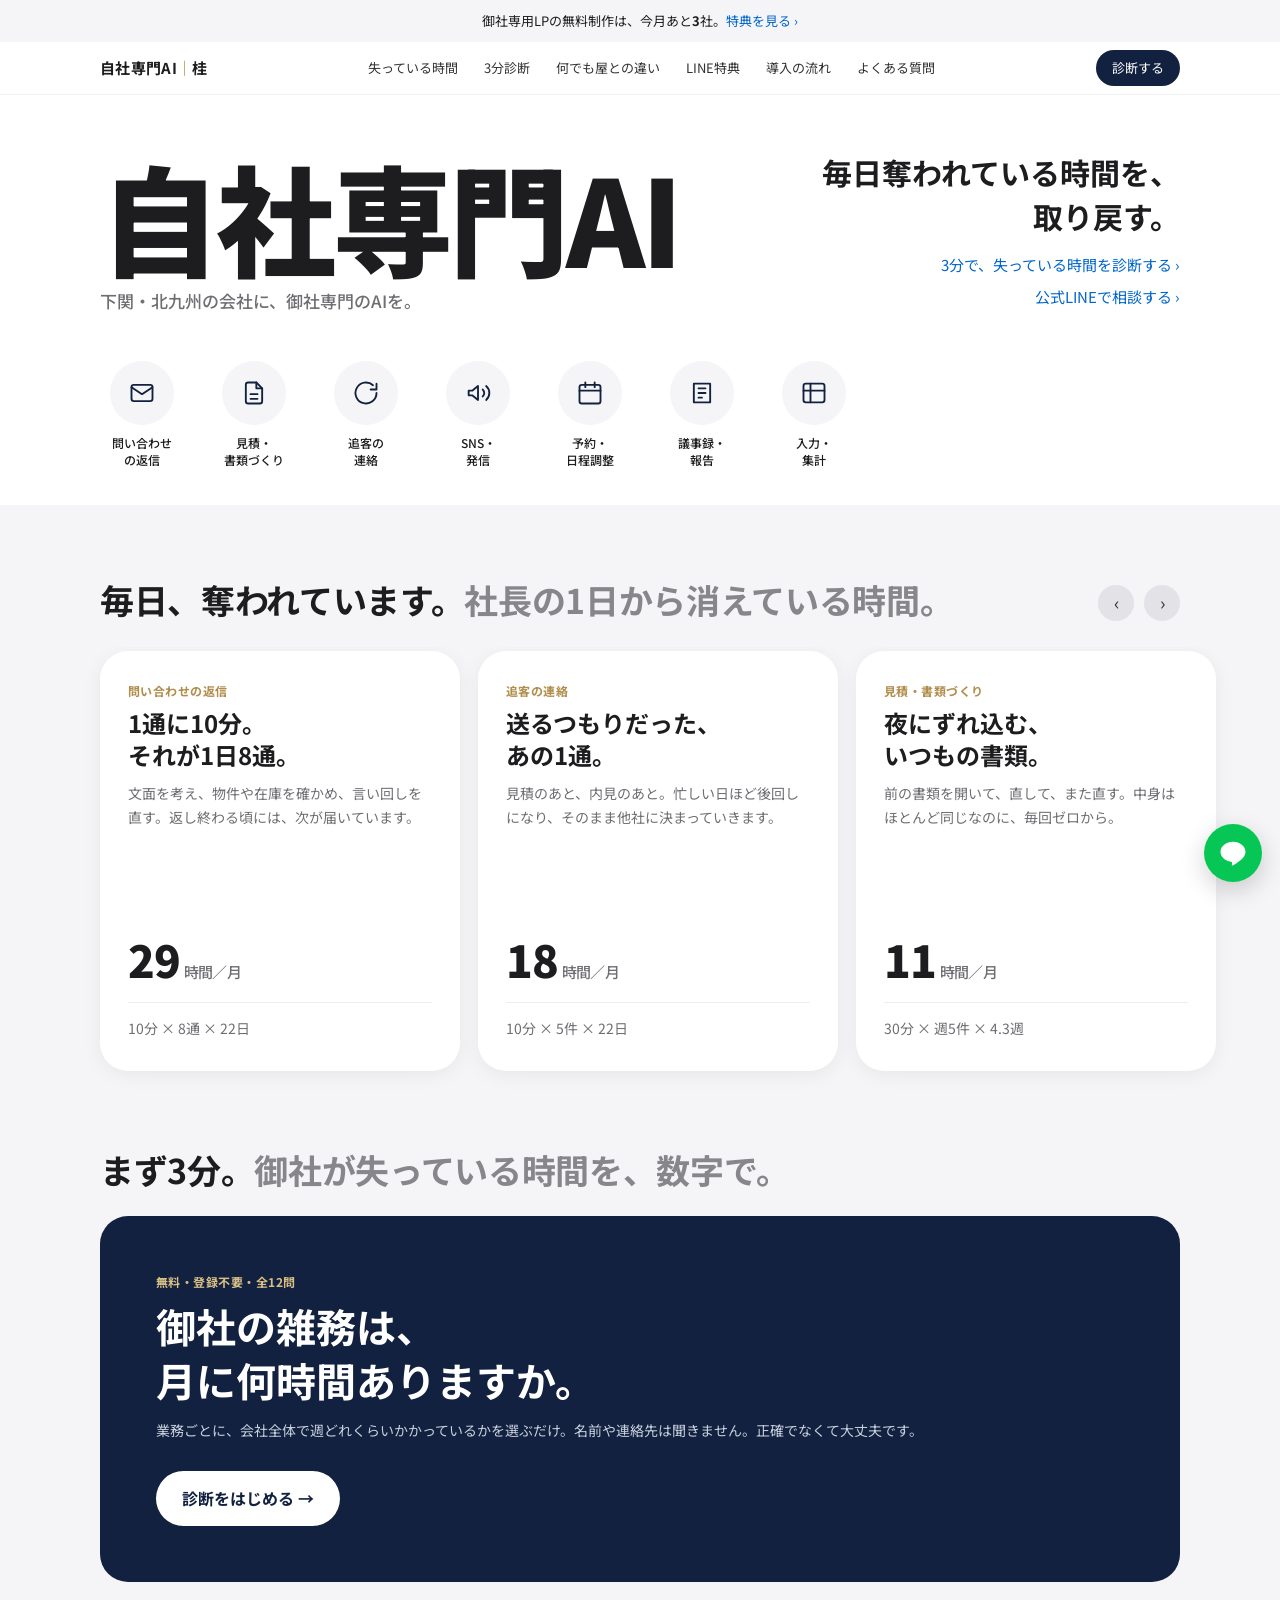
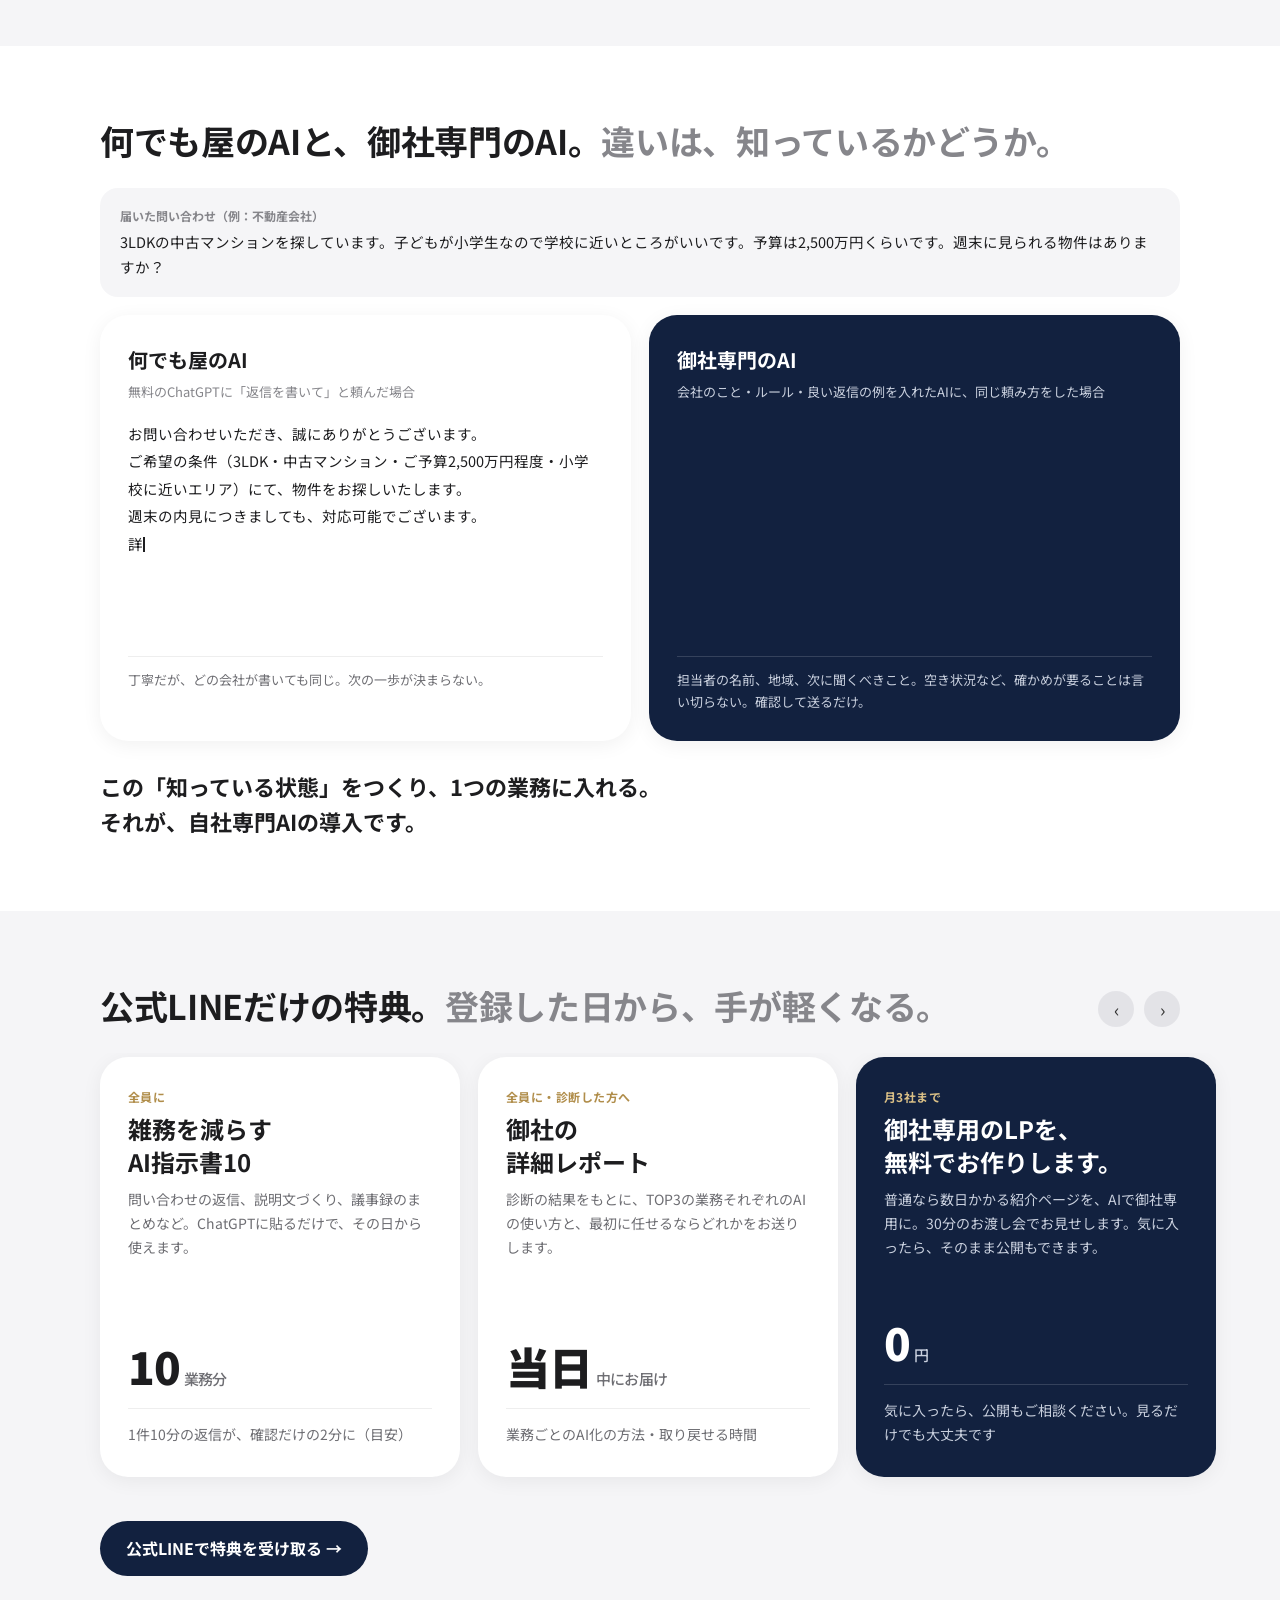
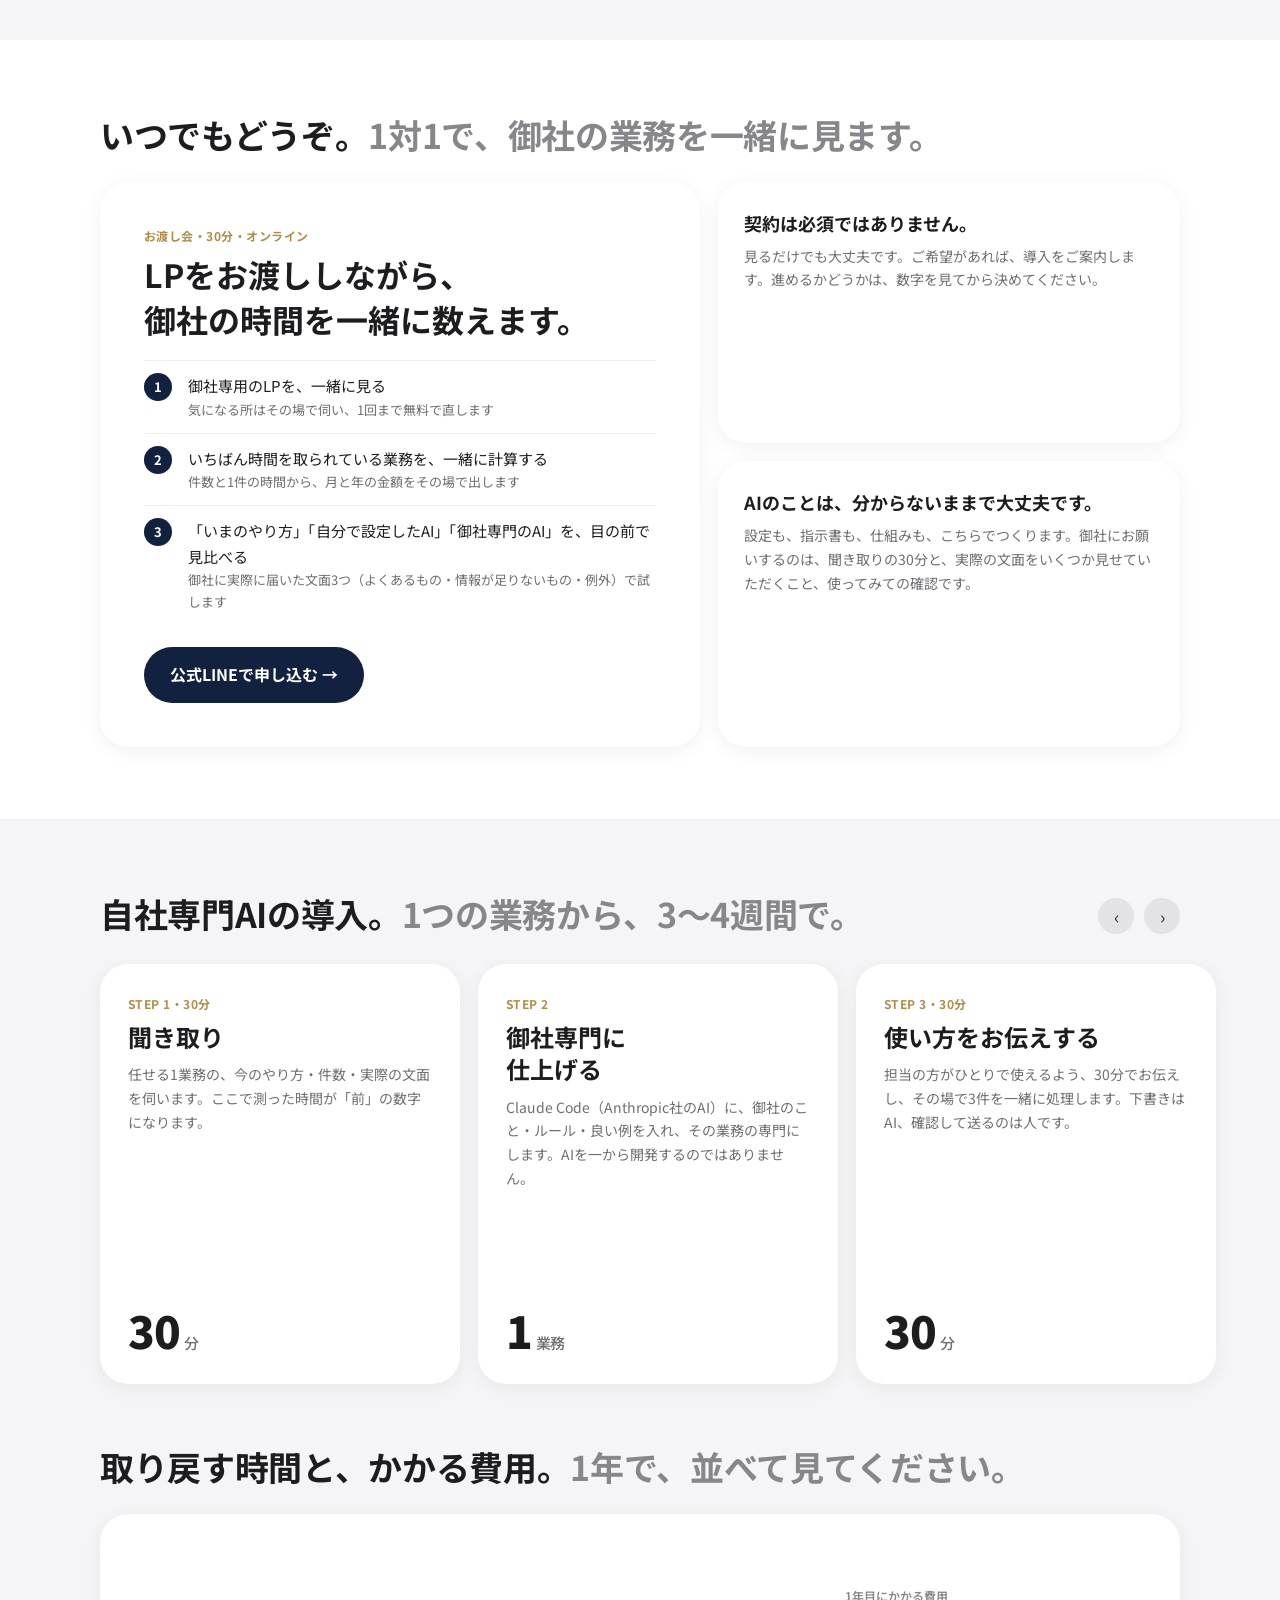
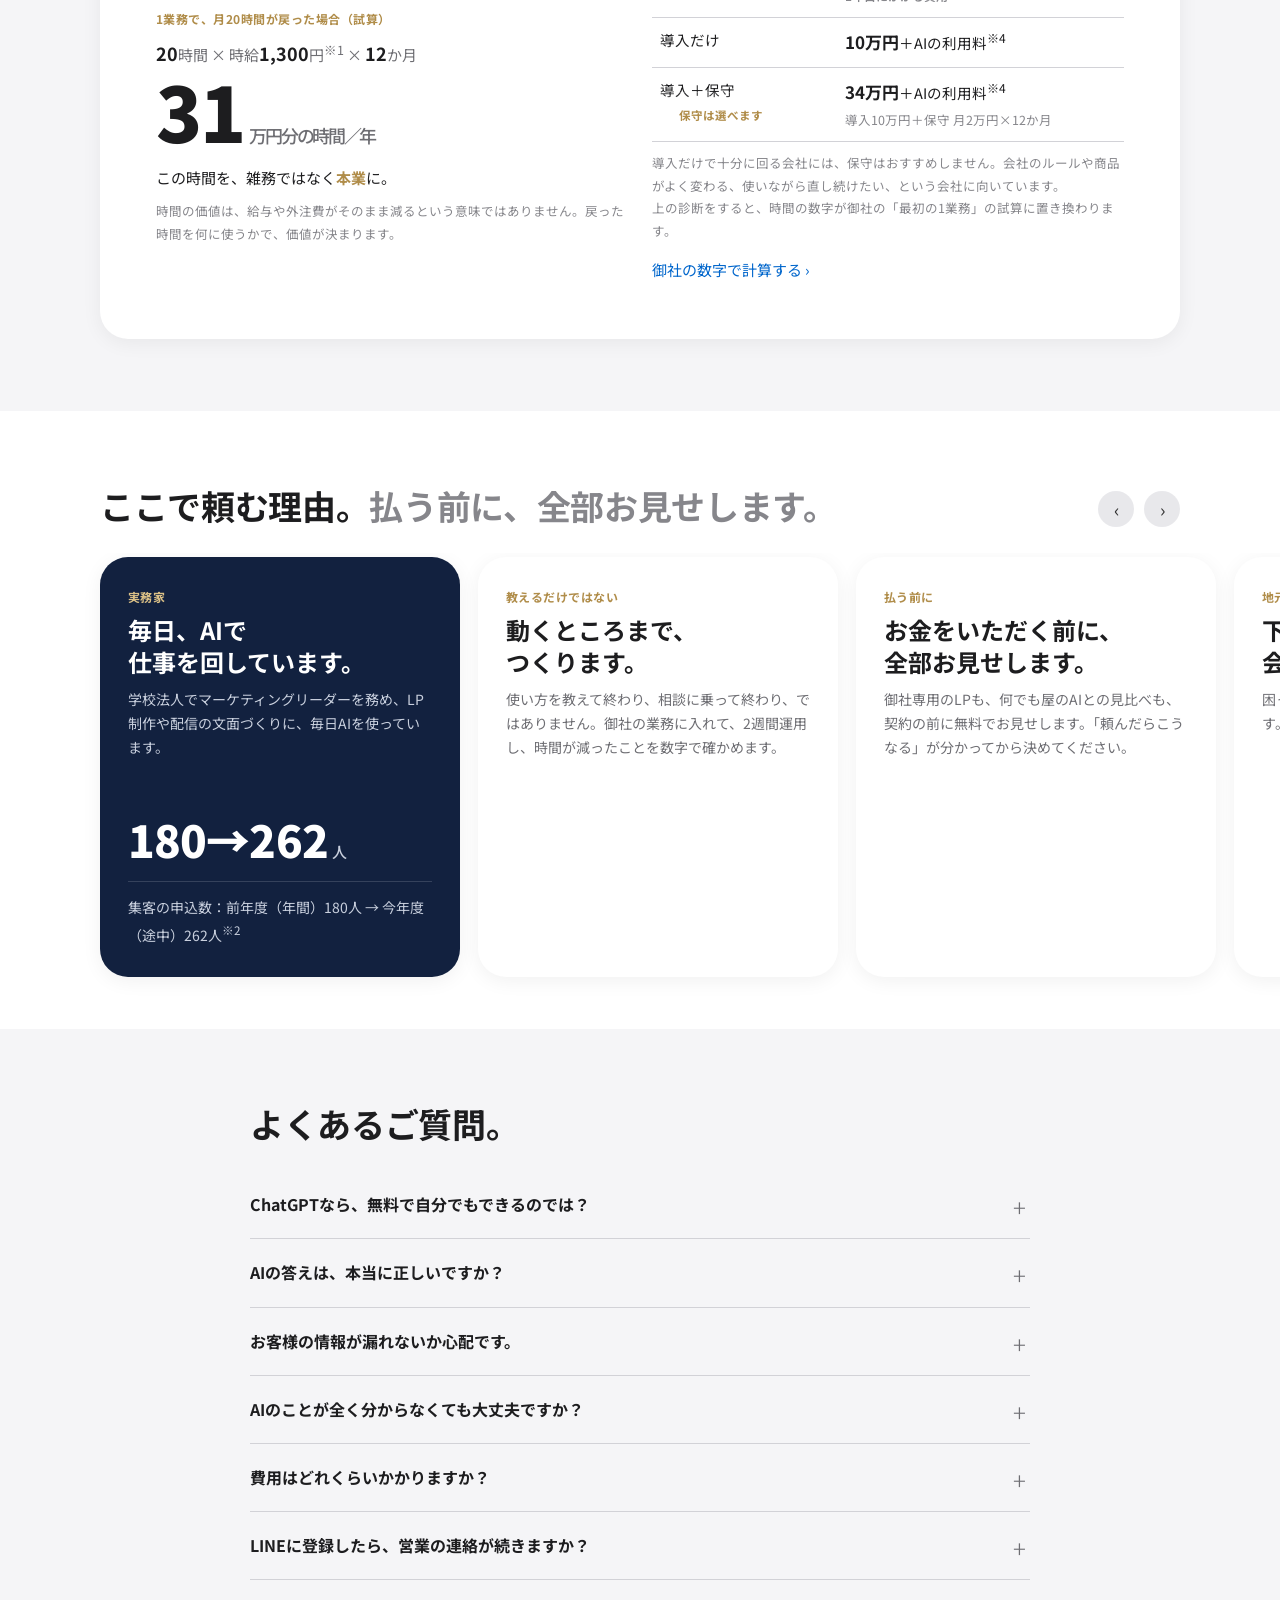
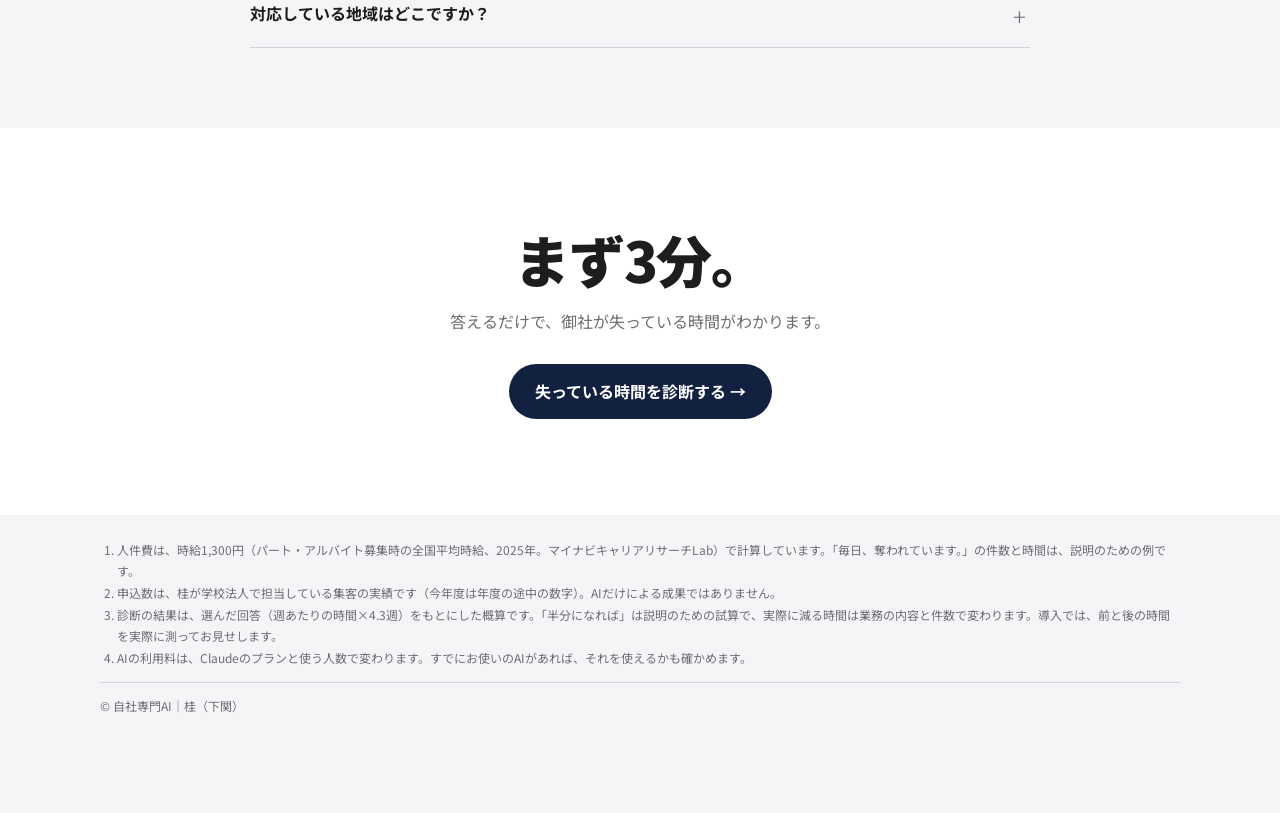
==== commit a9bda0b8: "公式LINE（@543rhryb）をつなぎ、AI指示書10のページを公開 Co-Authored-By: Claude Opus 5.5 <noreply@anthropic.com>" ====
--- a/index.html
+++ b/index.html
@@ -462,7 +462,7 @@
 
 <script>
 /* ===== 設定（ここだけ書き換える） ===== */
-const LINE_BASIC_ID = "@xxxxxxx";   // 公式LINEのベーシックID（@から始まる）
+const LINE_BASIC_ID = "@543rhryb";   // 公式LINEのベーシックID（@から始まる）
 const GIFT_CAP = 3;                 // 御社専用LPの月あたりの上限
 const GIFT_REMAIN = 3;              // 今月の残り（申込が入ったら手で減らす）
 const HOURLY_YEN = 1300;            // 人件費換算の時給
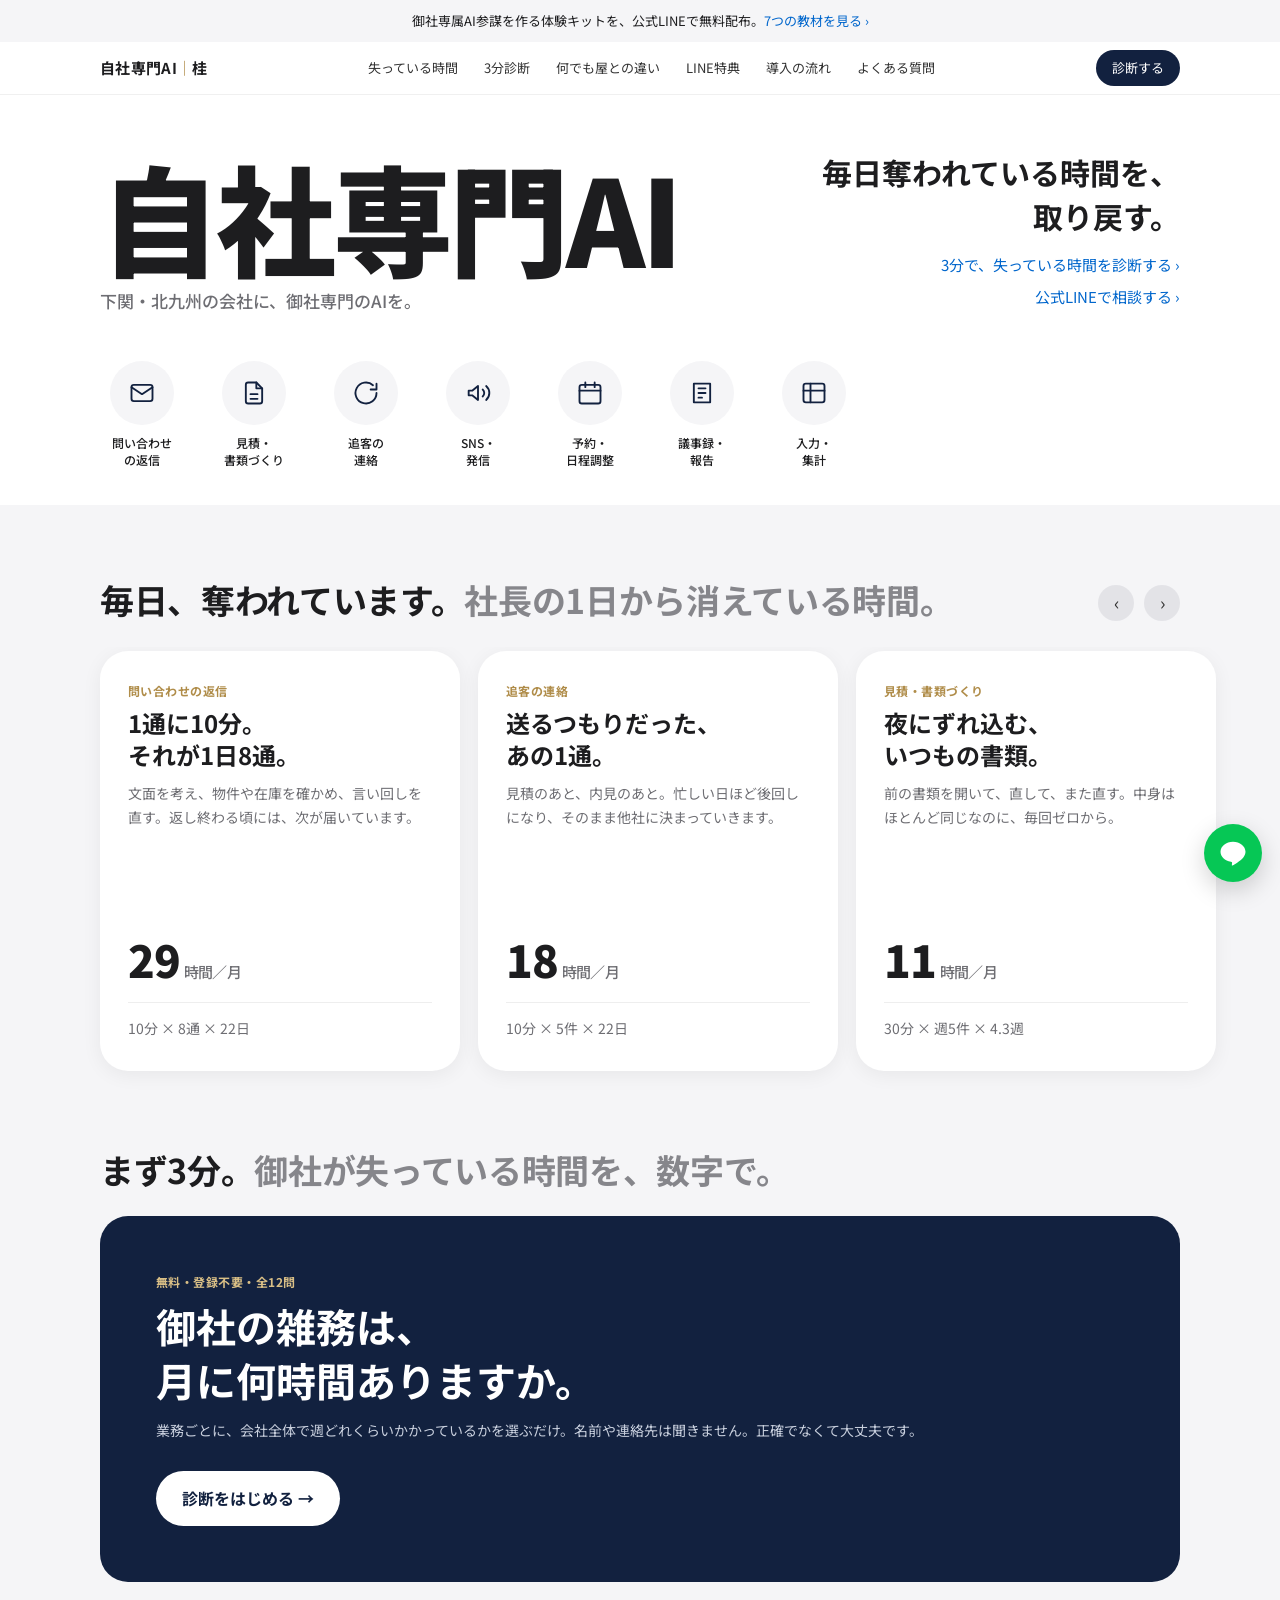
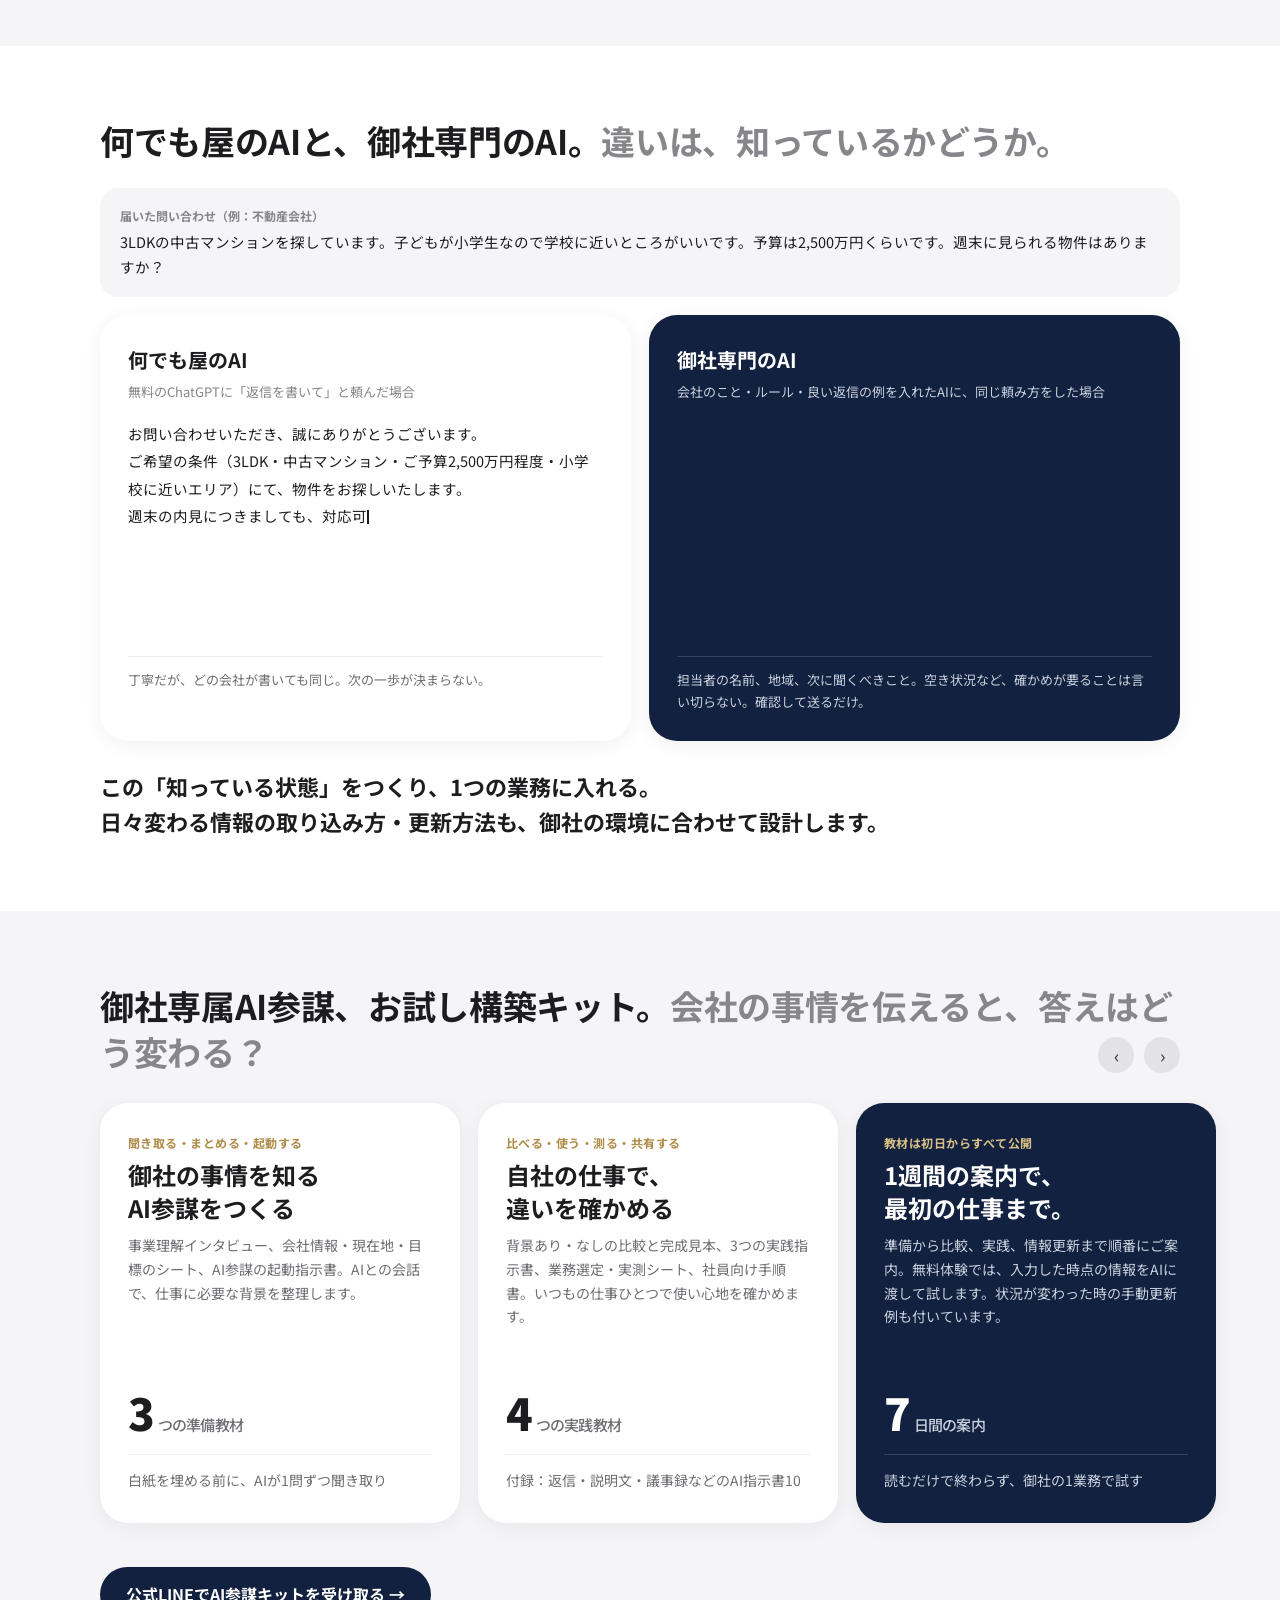
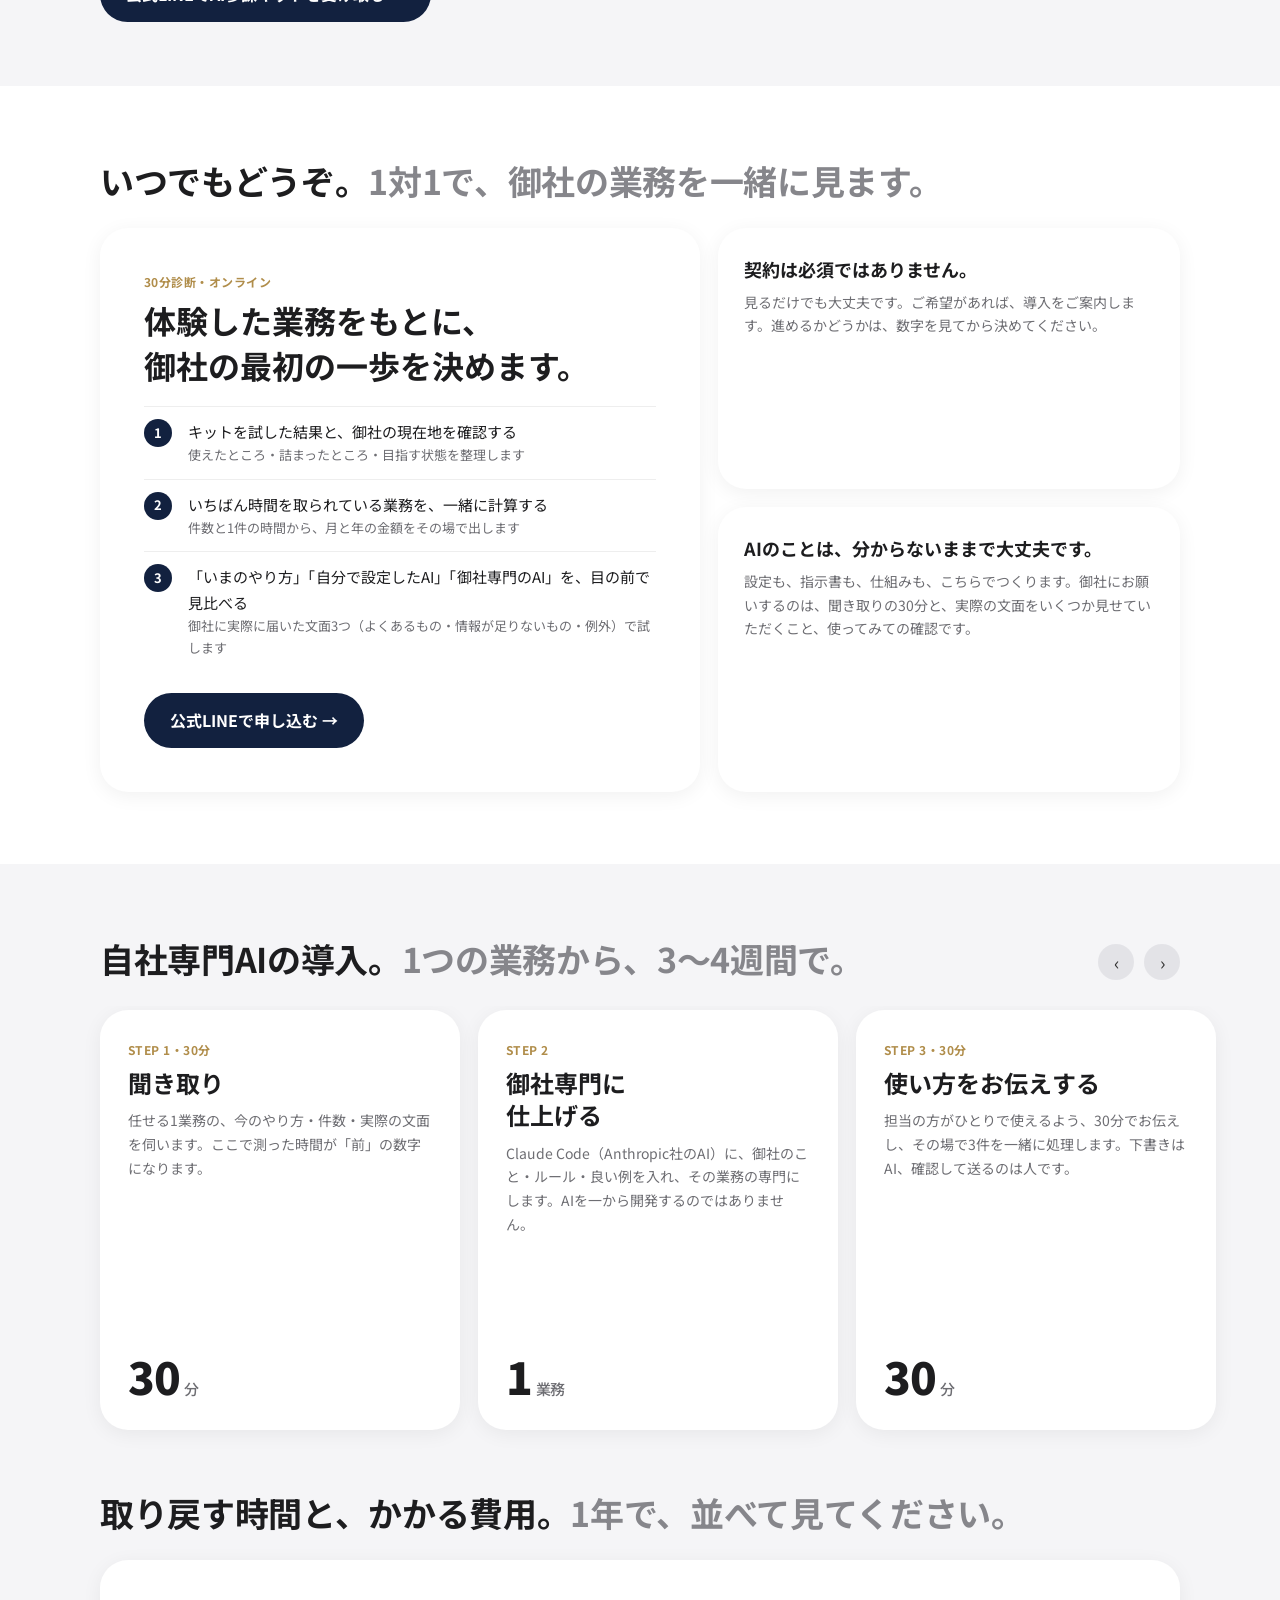
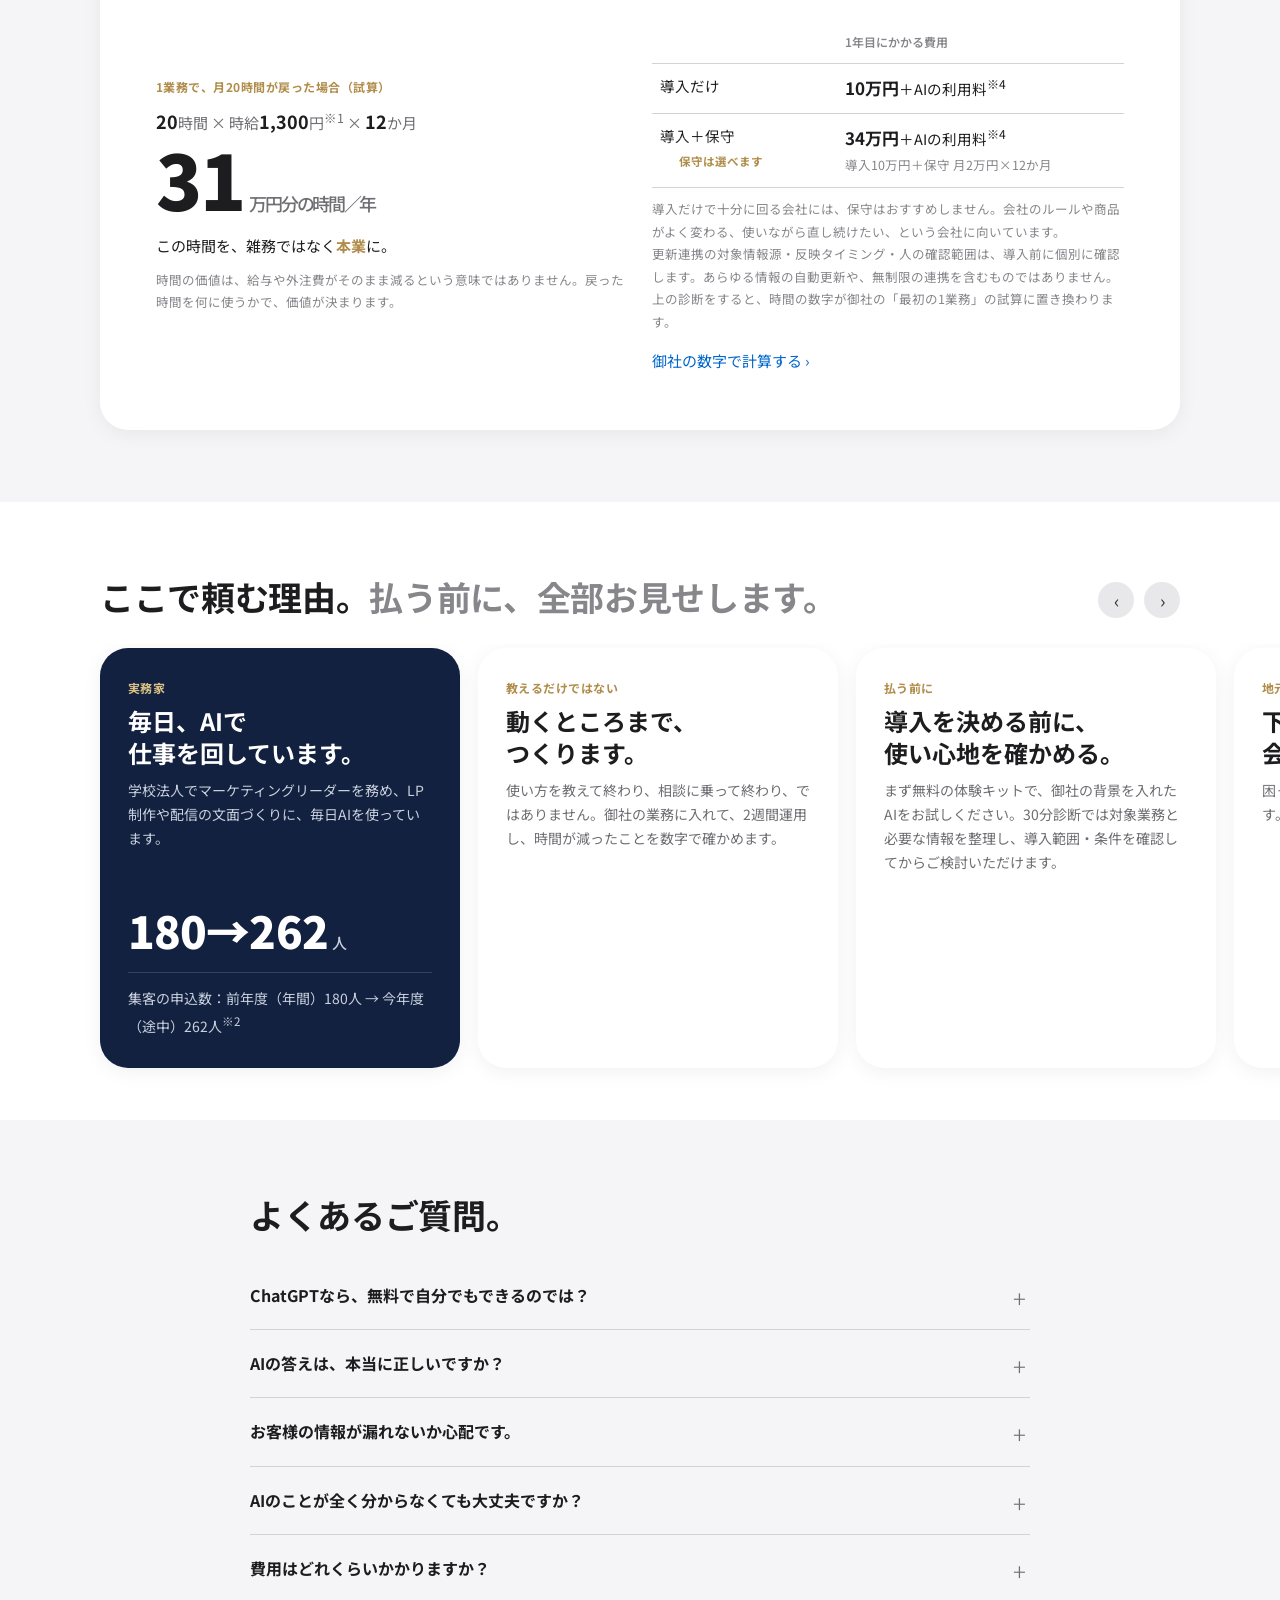
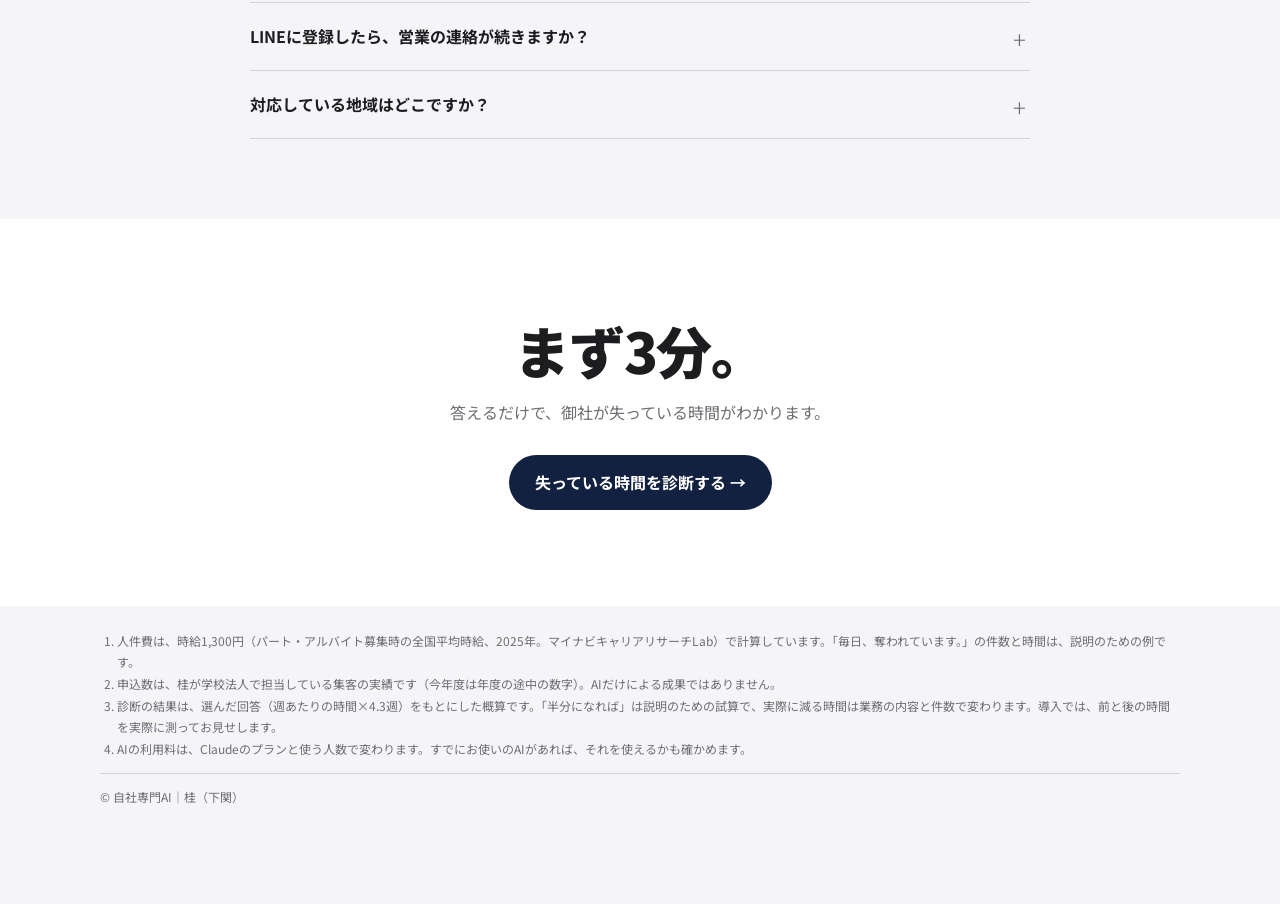
==== commit 75ed48c7: "専属AI参謀の体験キットと7日間のLINE導線を追加" ====
--- a/index.html
+++ b/index.html
@@ -205,7 +205,7 @@
 </head>
 <body>
 
-<div class="ribbon">御社専用LPの無料制作は、今月あと<b id="remain">3</b>社。<a href="#gift">特典を見る ›</a></div>
+<div class="ribbon">御社専属AI参謀を作る体験キットを、公式LINEで無料配布。<a href="#gift">7つの教材を見る ›</a></div>
 
 <header class="hdr">
   <div class="wrap">
@@ -292,13 +292,13 @@
         <p class="want" id="rWant"></p>
         <div class="gift">
           <span class="eyebrow">公式LINE限定・無料</span>
-          <h4>この結果と特典を、<br>公式LINEで受け取る。</h4>
+          <h4>診断結果を相談し、<br>AI参謀キットを受け取る。</h4>
           <ul>
-            <li>コピペで使える「雑務を減らすAI指示書10」。御社のTOP3に合うものを指定してお送りします</li>
-            <li>業務ごとのAI化の方法がわかる、詳細レポート（当日中）</li>
-            <li>月<span class="capNum">3</span>社まで：御社専用のLPを無料で制作し、30分のお渡し会でお見せします</li>
+            <li>事業理解インタビューからAI参謀の起動・比較体験まで。7つの教材を初日からすべて使えます</li>
+            <li>返信・説明文・議事録に使える「AI指示書10」も付録に</li>
+            <li>1週間の案内に沿って、自社の情報を入れたAIを仕事ひとつで試せます</li>
           </ul>
-          <a class="btn line" id="lineBtn" href="#" target="_blank" rel="noopener">LINEで結果と特典を受け取る →</a>
+          <a class="btn line" id="lineBtn" href="#" target="_blank" rel="noopener">LINEで結果を送り、キットを受け取る →</a>
           <p class="tiny">ボタンを押すとLINEが開き、診断の結果が入力された状態になります。そのまま送信してください。しつこい営業はしません。</p>
         </div>
         <div style="margin-top:18px"><button class="back" id="retryBtn" style="color:#c9d0de;font-size:14px">もう一度診断する</button></div>
@@ -326,22 +326,22 @@
         <div class="verdict">担当者の名前、地域、次に聞くべきこと。空き状況など、確かめが要ることは言い切らない。確認して送るだけ。</div>
       </div>
     </div>
-    <p class="vs-foot rv">この「知っている状態」をつくり、1つの業務に入れる。<br>それが、自社専門AIの導入です。</p>
+    <p class="vs-foot rv">この「知っている状態」をつくり、1つの業務に入れる。<br>日々変わる情報の取り込み方・更新方法も、御社の環境に合わせて設計します。</p>
   </div>
 </section>
 
 <!-- 6 LINE特典 -->
 <section class="sec gray" id="gift">
-  <div class="wrap"><h2 class="h2 rv">公式LINEだけの特典。<span>登録した日から、手が軽くなる。</span></h2></div>
+  <div class="wrap"><h2 class="h2 rv">御社専属AI参謀、お試し構築キット。<span>会社の事情を伝えると、答えはどう変わる？</span></h2></div>
   <div class="shelf">
     <div class="arrows"><button data-dir="-1" aria-label="前へ">‹</button><button data-dir="1" aria-label="次へ">›</button></div>
     <div class="track">
-      <article class="card rv"><span class="eyebrow">全員に</span><h3>雑務を減らす<br>AI指示書10</h3><p>問い合わせの返信、説明文づくり、議事録のまとめなど。ChatGPTに貼るだけで、その日から使えます。</p><div class="big">10<small>業務分</small></div><div class="calc">1件10分の返信が、確認だけの2分に（目安）</div></article>
-      <article class="card rv"><span class="eyebrow">全員に・診断した方へ</span><h3>御社の<br>詳細レポート</h3><p>診断の結果をもとに、TOP3の業務それぞれのAIの使い方と、最初に任せるならどれかをお送りします。</p><div class="big">当日<small>中にお届け</small></div><div class="calc">業務ごとのAI化の方法・取り戻せる時間</div></article>
-      <article class="card navy rv"><span class="eyebrow">月<span class="capNum">3</span>社まで</span><h3>御社専用のLPを、<br>無料でお作りします。</h3><p>普通なら数日かかる紹介ページを、AIで御社専用に。30分のお渡し会でお見せします。気に入ったら、そのまま公開もできます。</p><div class="big">0<small>円</small></div><div class="calc">気に入ったら、公開もご相談ください。見るだけでも大丈夫です</div></article>
-    </div>
-  </div>
-  <div class="wrap" style="padding-bottom:56px"><a class="btn navy lineLink" href="#">公式LINEで特典を受け取る →</a></div>
+      <article class="card rv"><span class="eyebrow">聞き取る・まとめる・起動する</span><h3>御社の事情を知る<br>AI参謀をつくる</h3><p>事業理解インタビュー、会社情報・現在地・目標のシート、AI参謀の起動指示書。AIとの会話で、仕事に必要な背景を整理します。</p><div class="big">3<small>つの準備教材</small></div><div class="calc">白紙を埋める前に、AIが1問ずつ聞き取り</div></article>
+      <article class="card rv"><span class="eyebrow">比べる・使う・測る・共有する</span><h3>自社の仕事で、<br>違いを確かめる</h3><p>背景あり・なしの比較と完成見本、3つの実践指示書、業務選定・実測シート、社員向け手順書。いつもの仕事ひとつで使い心地を確かめます。</p><div class="big">4<small>つの実践教材</small></div><div class="calc">付録：返信・説明文・議事録などのAI指示書10</div></article>
+      <article class="card navy rv"><span class="eyebrow">教材は初日からすべて公開</span><h3>1週間の案内で、<br>最初の仕事まで。</h3><p>準備から比較、実践、情報更新まで順番にご案内。無料体験では、入力した時点の情報をAIに渡して試します。状況が変わった時の手動更新例も付いています。</p><div class="big">7<small>日間の案内</small></div><div class="calc">読むだけで終わらず、御社の1業務で試す</div></article>
+    </div>
+  </div>
+  <div class="wrap" style="padding-bottom:56px"><a class="btn navy lineLink" href="#">公式LINEでAI参謀キットを受け取る →</a></div>
 </section>
 
 <!-- 7 1対1 -->
@@ -350,10 +350,10 @@
     <h2 class="h2 rv">いつでもどうぞ。<span>1対1で、御社の業務を一緒に見ます。</span></h2>
     <div class="one">
       <div class="main rv">
-        <span class="eyebrow">お渡し会・30分・オンライン</span>
-        <h3>LPをお渡ししながら、<br>御社の時間を一緒に数えます。</h3>
+        <span class="eyebrow">30分診断・オンライン</span>
+        <h3>体験した業務をもとに、<br>御社の最初の一歩を決めます。</h3>
         <ol class="flow">
-          <li>御社専用のLPを、一緒に見る<span>気になる所はその場で伺い、1回まで無料で直します</span></li>
+          <li>キットを試した結果と、御社の現在地を確認する<span>使えたところ・詰まったところ・目指す状態を整理します</span></li>
           <li>いちばん時間を取られている業務を、一緒に計算する<span>件数と1件の時間から、月と年の金額をその場で出します</span></li>
           <li>「いまのやり方」「自分で設定したAI」「御社専門のAI」を、目の前で見比べる<span>御社に実際に届いた文面3つ（よくあるもの・情報が足りないもの・例外）で試します</span></li>
         </ol>
@@ -377,7 +377,7 @@
       <article class="card rv"><span class="eyebrow">STEP 2</span><h3>御社専門に<br>仕上げる</h3><p>Claude Code（Anthropic社のAI）に、御社のこと・ルール・良い例を入れ、その業務の専門にします。AIを一から開発するのではありません。</p><div class="big">1<small>業務</small></div></article>
       <article class="card rv"><span class="eyebrow">STEP 3・30分</span><h3>使い方をお伝えする</h3><p>担当の方がひとりで使えるよう、30分でお伝えし、その場で3件を一緒に処理します。下書きはAI、確認して送るのは人です。</p><div class="big">30<small>分</small></div></article>
       <article class="card rv"><span class="eyebrow">STEP 4・2週間</span><h3>運用して、<br>前と後を比べる</h3><p>実際に使いながら、ずれた所を直します。2週目に同じ業務の時間をもう一度測り、どれだけ減ったかをお見せします。</p><div class="big">2<small>週間</small></div></article>
-      <article class="card navy rv"><span class="eyebrow">導入</span><h3>自社専門AIの導入</h3><p>1業務・3〜4週間。STEP 1〜4のすべてと、お渡し会でお見せしたLPの公開を含みます。</p><div class="big">10<small>万円（一括）</small></div><div class="calc">1業務あたり。別にAIの利用料（月額）がかかります<sup>※4</sup>。2つ目以降の業務も、同じ流れで増やせます</div></article>
+      <article class="card navy rv"><span class="eyebrow">導入</span><h3>自社専門AIの導入</h3><p>1業務・3〜4週間。STEP 1〜4の準備・構築・練習・2週間の運用を含みます。情報更新の連携範囲は、御社の環境と必要な対応を確認して決めます。</p><div class="big">10<small>万円（一括）</small></div><div class="calc">1業務あたり。別にAIの利用料（月額）がかかります<sup>※4</sup>。2つ目以降の業務も、同じ流れで増やせます</div></article>
       <article class="card rv"><span class="eyebrow">選べます</span><h3>自社専門AIの保守</h3><p>使っていて困った時のLINEでの対応、指示書の手直し、毎月のレポート（戻った時間）、次に任せる業務のご提案。2週間の運用のあとに、続けるかどうかを選べます。</p><div class="big">月2<small>万円</small></div><div class="calc">入らなくても、導入した仕組みはそのまま使えます</div></article>
     </div>
   </div>
@@ -401,7 +401,7 @@
           <tr><td>導入だけ</td><td><b>10万円</b>＋AIの利用料<sup>※4</sup></td></tr>
           <tr><td>導入＋保守<br><span class="opt">保守は選べます</span></td><td><b>34万円</b>＋AIの利用料<sup>※4</sup><br><span style="font-size:12.5px;color:var(--mute)">導入10万円＋保守 月2万円×12か月</span></td></tr>
         </table>
-        <p class="note2">導入だけで十分に回る会社には、保守はおすすめしません。会社のルールや商品がよく変わる、使いながら直し続けたい、という会社に向いています。<br>上の診断をすると、時間の数字が御社の「最初の1業務」の試算に置き換わります。</p>
+        <p class="note2">導入だけで十分に回る会社には、保守はおすすめしません。会社のルールや商品がよく変わる、使いながら直し続けたい、という会社に向いています。<br>更新連携の対象情報源・反映タイミング・人の確認範囲は、導入前に個別に確認します。あらゆる情報の自動更新や、無制限の連携を含むものではありません。<br>上の診断をすると、時間の数字が御社の「最初の1業務」の試算に置き換わります。</p>
         <div style="margin-top:14px"><a class="link" href="#diag">御社の数字で計算する ›</a></div>
       </div>
     </div>
@@ -416,7 +416,7 @@
     <div class="track">
       <article class="card navy rv"><span class="eyebrow">実務家</span><h3>毎日、AIで<br>仕事を回しています。</h3><p>学校法人でマーケティングリーダーを務め、LP制作や配信の文面づくりに、毎日AIを使っています。</p><div class="big">180→262<small>人</small></div><div class="calc">集客の申込数：前年度（年間）180人 → 今年度（途中）262人<sup>※2</sup></div></article>
       <article class="card rv"><span class="eyebrow">教えるだけではない</span><h3>動くところまで、<br>つくります。</h3><p>使い方を教えて終わり、相談に乗って終わり、ではありません。御社の業務に入れて、2週間運用し、時間が減ったことを数字で確かめます。</p></article>
-      <article class="card rv"><span class="eyebrow">払う前に</span><h3>お金をいただく前に、<br>全部お見せします。</h3><p>御社専用のLPも、何でも屋のAIとの見比べも、契約の前に無料でお見せします。「頼んだらこうなる」が分かってから決めてください。</p></article>
+      <article class="card rv"><span class="eyebrow">払う前に</span><h3>導入を決める前に、<br>使い心地を確かめる。</h3><p>まず無料の体験キットで、御社の背景を入れたAIをお試しください。30分診断では対象業務と必要な情報を整理し、導入範囲・条件を確認してからご検討いただけます。</p></article>
       <article class="card rv"><span class="eyebrow">地元</span><h3>下関・北九州なら、<br>会いに行けます。</h3><p>困った時は、画面越しだけでなく直接伺います。見積書・請求書もきちんとお出しします。</p></article>
     </div>
   </div>
@@ -426,12 +426,12 @@
 <section class="sec gray" id="faq">
   <div class="wrap faq">
     <h2 class="h2 rv">よくあるご質問。</h2>
-    <details><summary>ChatGPTなら、無料で自分でもできるのでは？</summary><p>できます。ChatGPTやClaudeには、会社の資料や指示を保存しておける機能もあります。自分で設定して回せる方は、それで十分です。まずは無料の「AI指示書10」をお試しください。<br>こちらにお任せいただく違いは、どの業務から入れるかの見極め、良い例・悪い例と確認の手順づくり、そして担当の方がひとりで使えるようになるまでの2週間の運用です。お渡し会では、御社が自分で設定した場合とも見比べます。</p></details>
+    <details><summary>ChatGPTなら、無料で自分でもできるのでは？</summary><p>できます。ChatGPTやClaudeには、会社の資料や指示を保存しておける機能もあります。自分で設定して回せる方は、それで十分です。まずは無料の「御社専属AI参謀 お試し構築キット」をお試しください。<br>こちらにお任せいただく違いは、どの業務から入れるかの見極め、良い例・悪い例と確認の手順づくり、そして担当の方がひとりで使えるようになるまでの2週間の運用です。30分診断では、御社が自分で設定した場合とも見比べます。</p></details>
     <details><summary>AIの答えは、本当に正しいですか？</summary><p>AIは間違えることがあります。だから、AIは下書きまで、確認して送るのは人、という形で入れます。空き状況や金額など、確かめが必要なことは言い切らないよう、指示書の中で決めておきます。</p></details>
     <details><summary>お客様の情報が漏れないか心配です。</summary><p>お客様の名前や電話番号は伏せて使う形にし、そのルールを使い方と一緒にお伝えします。最初は、個人情報を使わない業務から始めます。</p></details>
     <details><summary>AIのことが全く分からなくても大丈夫ですか？</summary><p>大丈夫です。どの業務を任せるかを一緒に決め、設定も仕組みもこちらでつくります。導入後は、社員の方が使えるようになるまでお伝えします。</p></details>
-    <details><summary>費用はどれくらいかかりますか？</summary><p>診断、AI指示書10、詳細レポート、御社専用LPの制作とお渡し会は無料です。自社専門AIの導入は1業務10万円（一括）、保守は月2万円で、保守に入るかは2週間の運用のあとに選べます。導入ではClaude（Anthropic社のAI）を使うため、別にClaudeの利用料（月額）がかかります。金額はプランと使う人数で変わるので、お渡し会でご案内します。</p></details>
-    <details><summary>LINEに登録したら、営業の連絡が続きますか？</summary><p>しつこい営業はいたしません。お届けするのはAI指示書10、詳細レポート、AI活用の情報です。LPはお申し込みいただいた方にだけお作りします。不要になったら、いつでもブロックしていただけます。</p></details>
+    <details><summary>費用はどれくらいかかりますか？</summary><p>診断、7教材とAI指示書10付録を含む体験キット、7日間の案内は無料です。自社専門AIの導入は1業務10万円（一括）、保守は月2万円で、保守に入るかは2週間の運用のあとに選べます。導入ではClaude（Anthropic社のAI）を使うため、別にClaudeの利用料（月額）がかかります。金額はプランと使う人数で変わるので、30分診断でご案内します。</p></details>
+    <details><summary>LINEに登録したら、営業の連絡が続きますか？</summary><p>しつこい営業はいたしません。登録時に体験キットをお届けし、その後1週間、準備・比較・実践・情報更新の取り組み方をご案内します。ご希望の方には30分診断をご案内します。不要になったら、いつでもブロックしていただけます。</p></details>
     <details><summary>対応している地域はどこですか？</summary><p>下関・北九州を中心に、直接お伺いしてご相談・導入を行います。オンラインなら地域を問いません。</p></details>
   </div>
 </section>
@@ -463,8 +463,8 @@
 <script>
 /* ===== 設定（ここだけ書き換える） ===== */
 const LINE_BASIC_ID = "@543rhryb";   // 公式LINEのベーシックID（@から始まる）
-const GIFT_CAP = 3;                 // 御社専用LPの月あたりの上限
-const GIFT_REMAIN = 3;              // 今月の残り（申込が入ったら手で減らす）
+
+
 const HOURLY_YEN = 1300;            // 人件費換算の時給
 
 /* ===== 見比べの下書き（どちらも同じ頼み方でAIが書いたもの） ===== */
@@ -504,8 +504,8 @@
 /* LINEのリンク */
 const lineAdd = `https://line.me/R/ti/p/${encodeURIComponent(LINE_BASIC_ID)}`;
 document.querySelectorAll(".lineLink").forEach(a => { a.href = lineAdd; a.target = "_blank"; a.rel = "noopener"; });
-document.querySelectorAll(".capNum").forEach(e => e.textContent = GIFT_CAP);
-$("remain").textContent = GIFT_REMAIN;
+
+
 
 /* 診断 */
 function render() {
@@ -577,7 +577,7 @@
   const want = (A.want || []).join("」「");
   $("rWant").innerHTML = trial > 0
     ? `最初の1業務で戻る時間を、<b>「${want}」</b>に。<br>それが、御社がAIを入れる本当の目的です。`
-    : `いちばん手放したい作業の時間が少なめです。お渡し会で、件数と1件の時間から一緒に数え直しましょう。<br>戻った時間は<b>「${want}」</b>に。`;
+    : `いちばん手放したい作業の時間が少なめです。30分診断で、件数と1件の時間から一緒に数え直しましょう。<br>戻った時間は<b>「${want}」</b>に。`;
 
   const msg = [
     "【AI診断の結果】",
@@ -589,7 +589,7 @@
     `AIの利用：${A.aiuse}`,
     `空いた時間でやりたいこと：${(A.want || []).join("、")}`,
     "",
-    "AI指示書10と詳細レポートを受け取ります。"
+    "AI参謀キットを受け取ります。"
   ].join("\n");
   $("lineBtn").href = `https://line.me/R/oaMessage/${encodeURIComponent(LINE_BASIC_ID)}/?${encodeURIComponent(msg)}`;
 
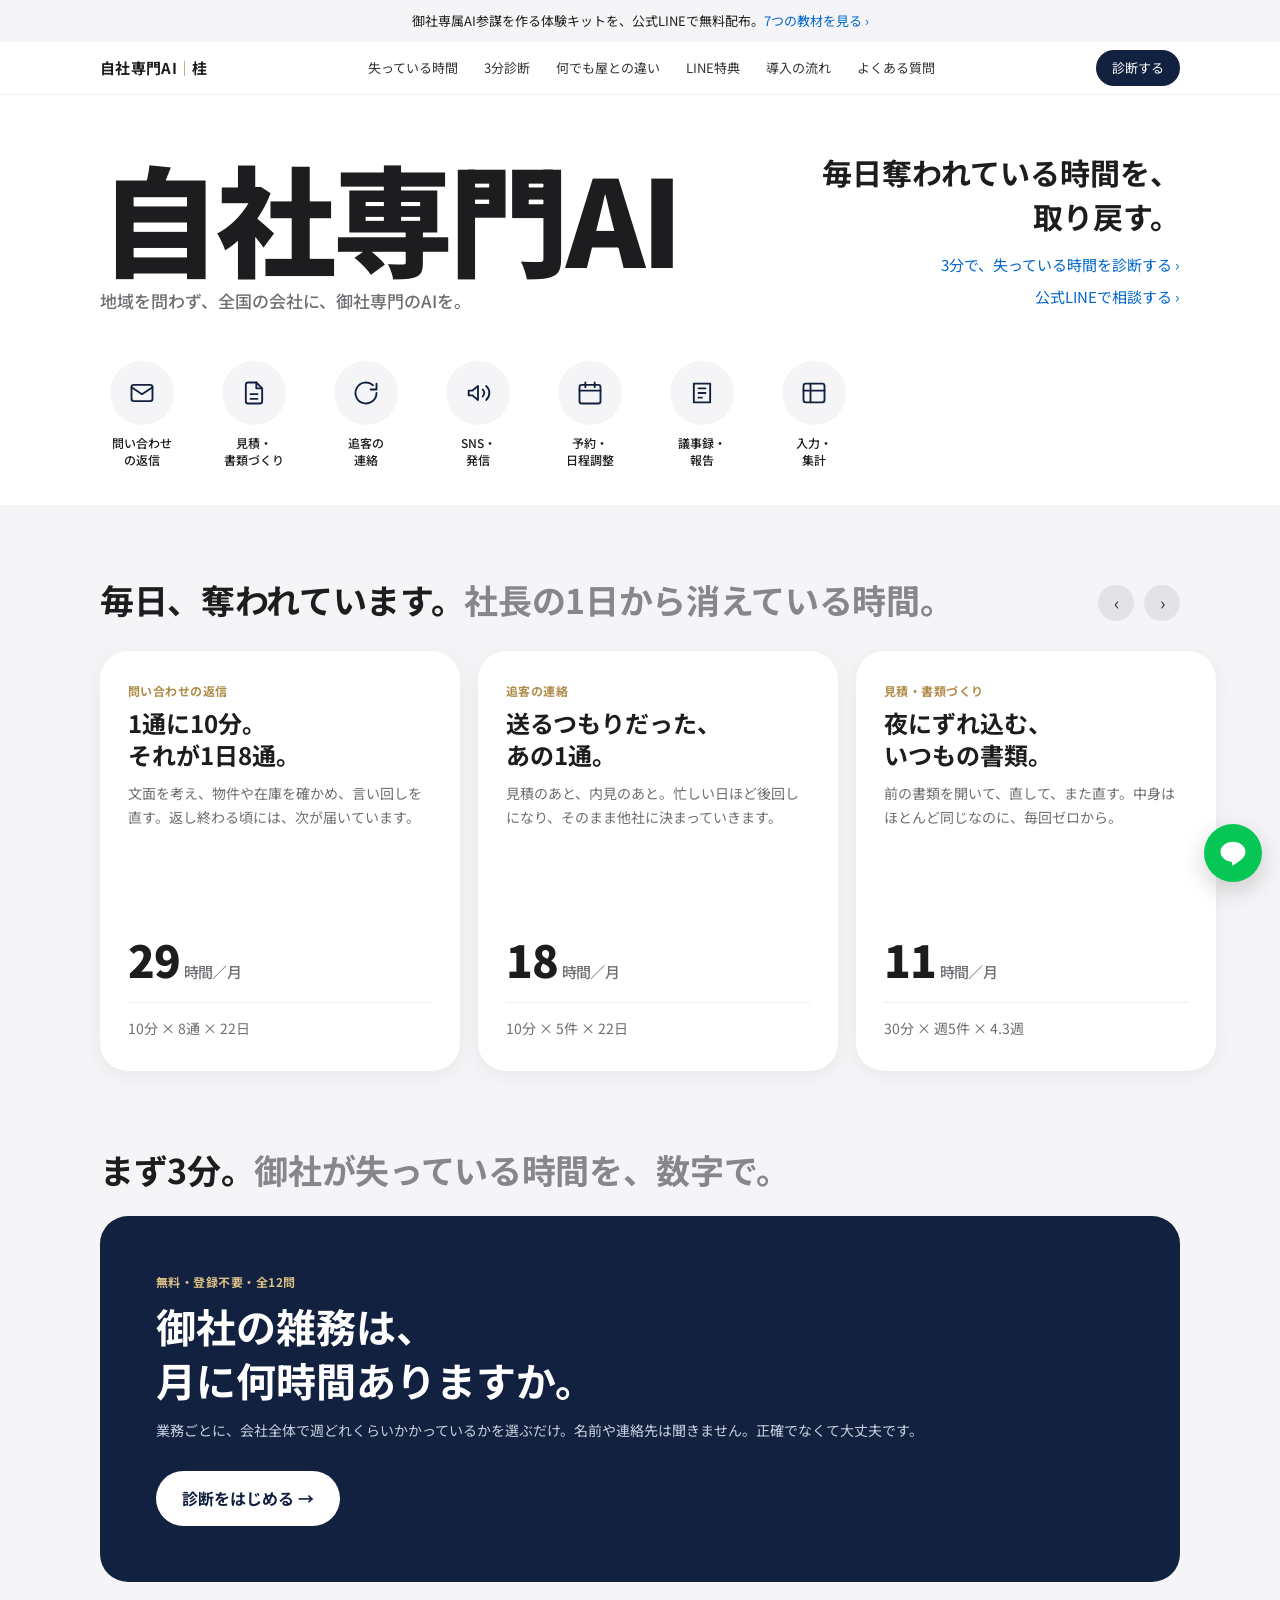
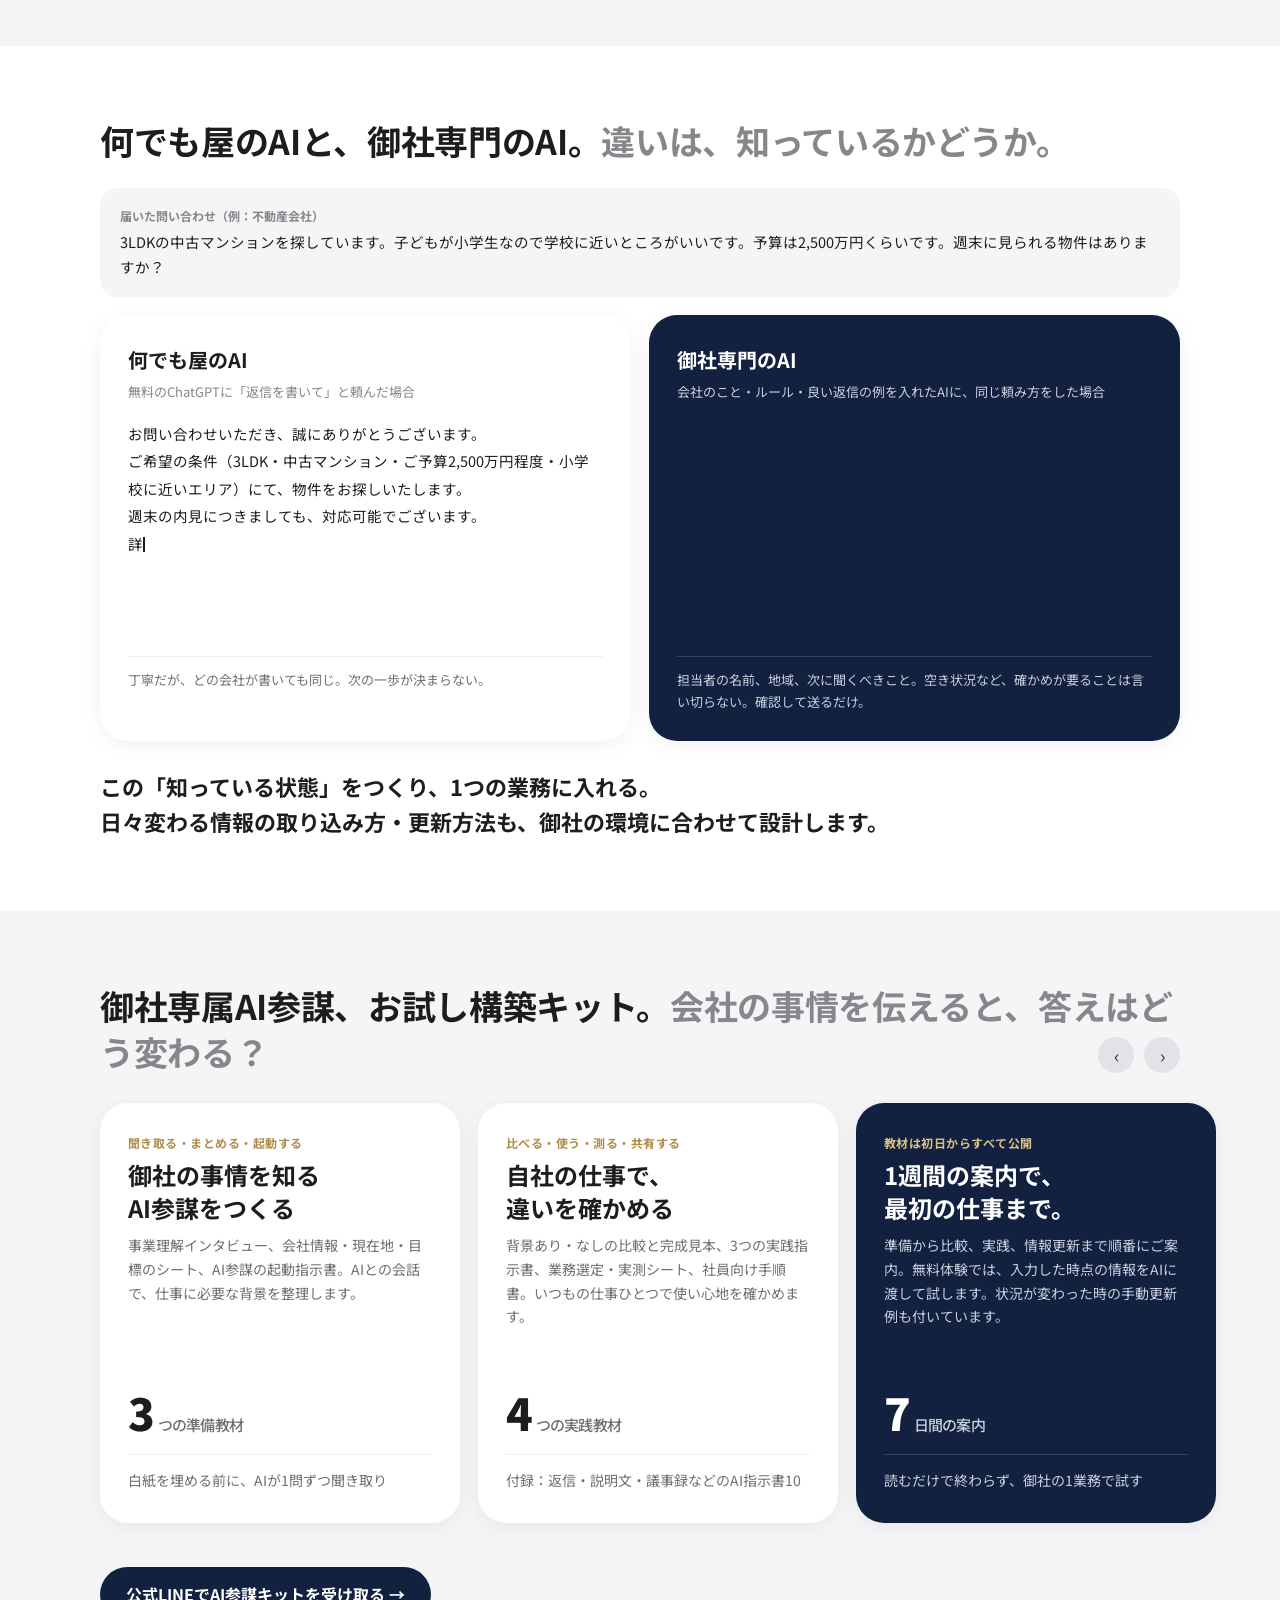
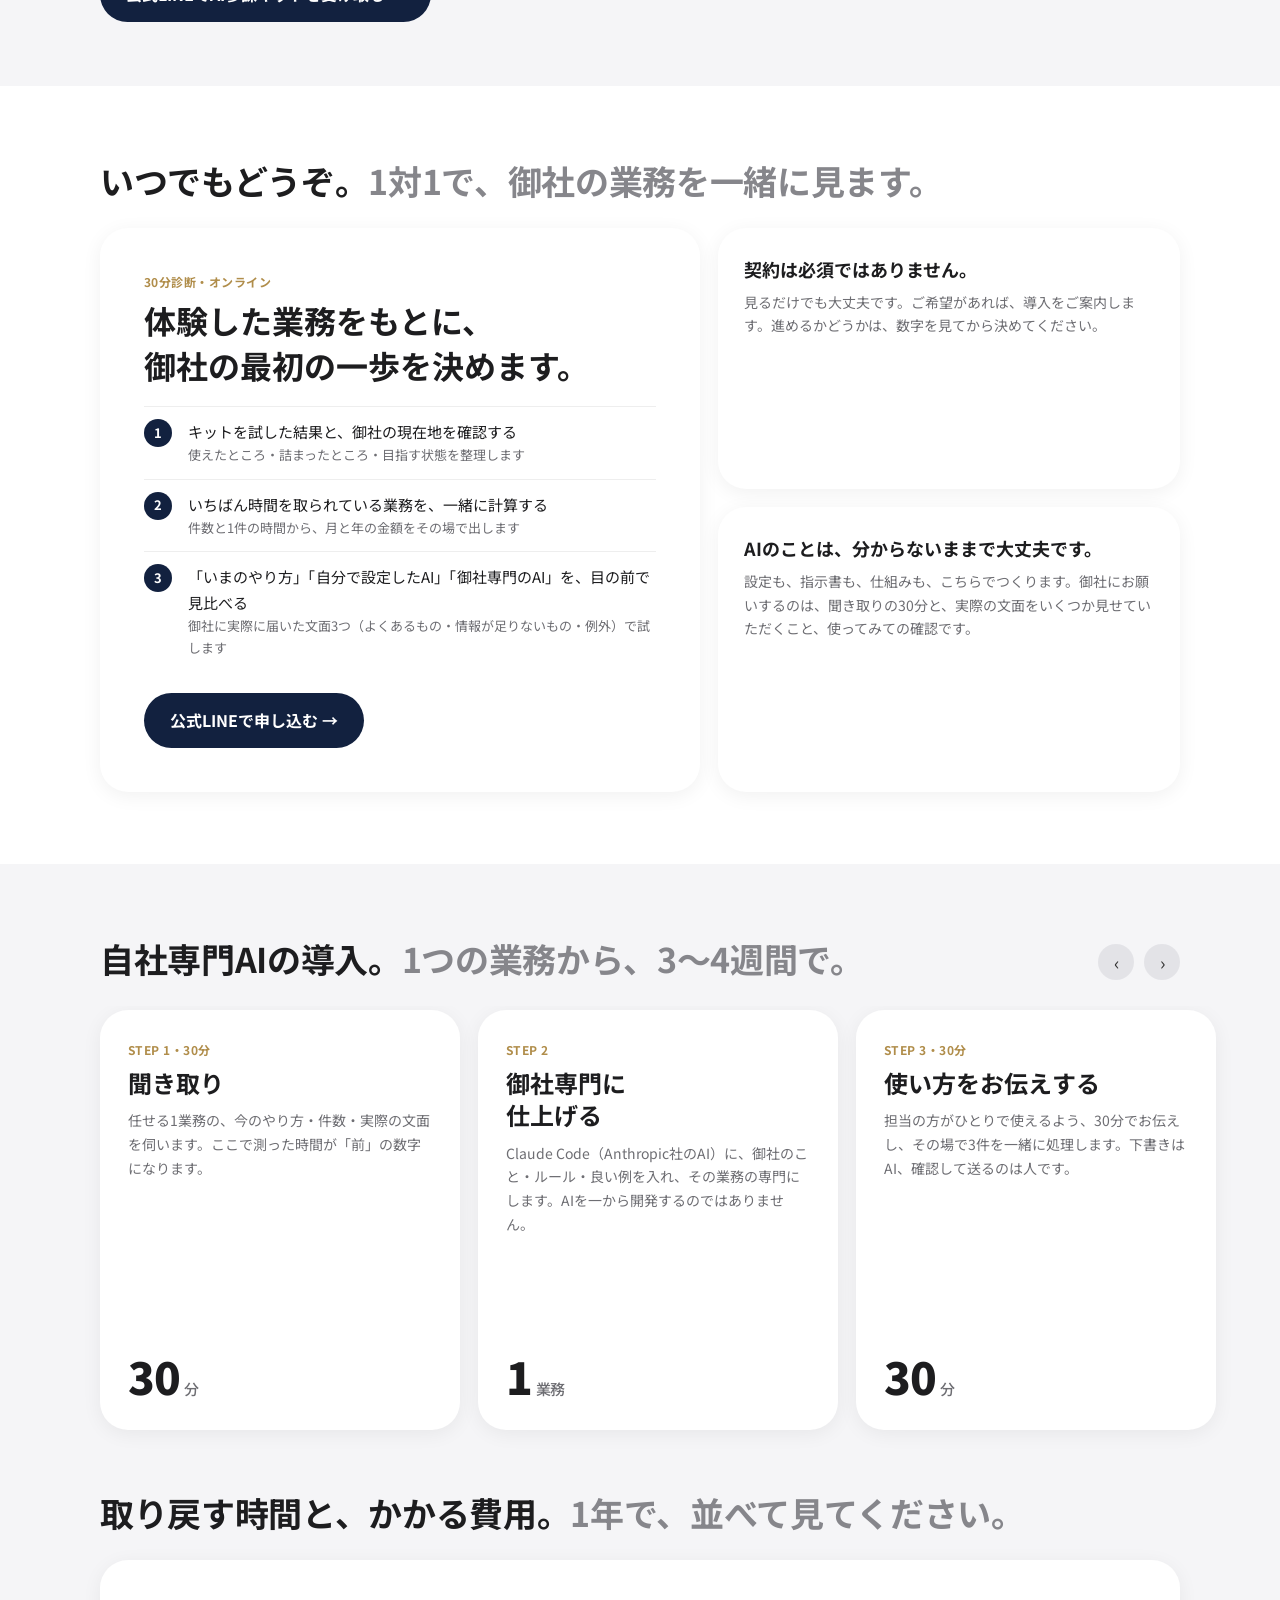
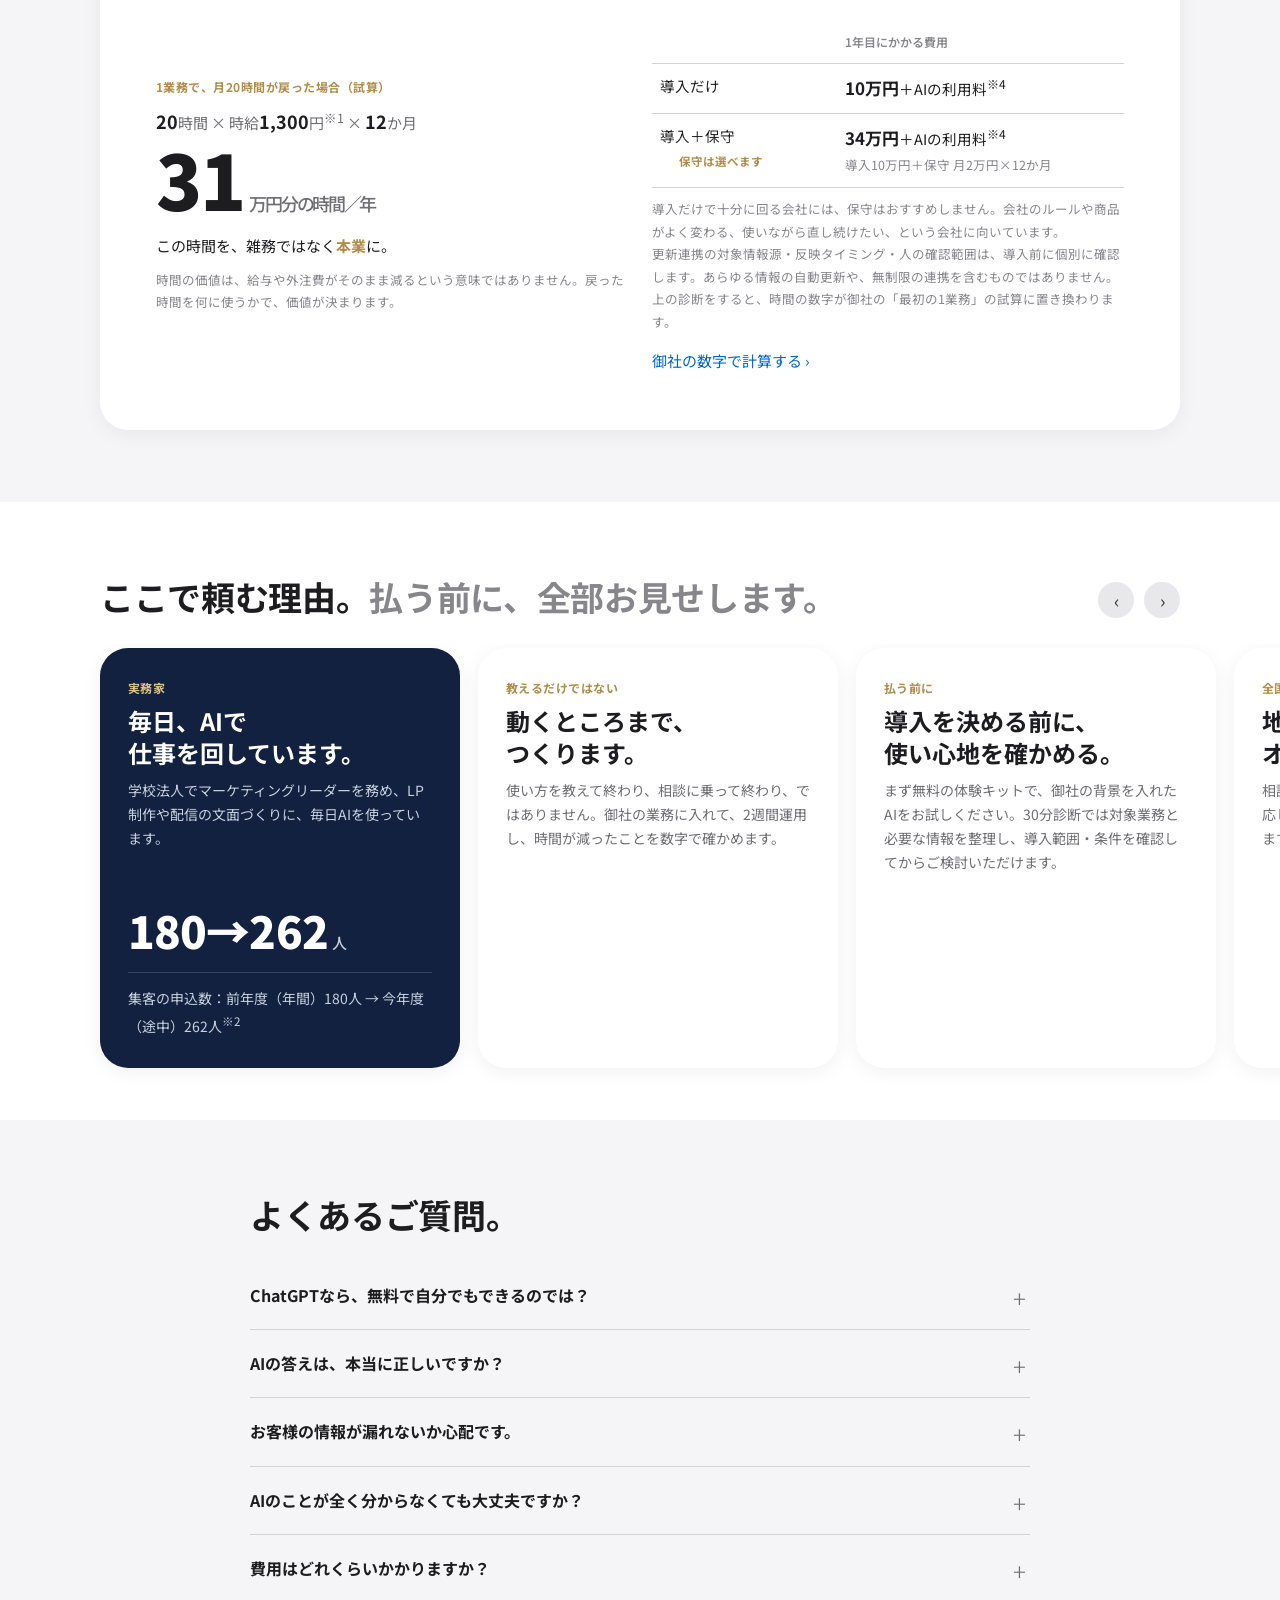
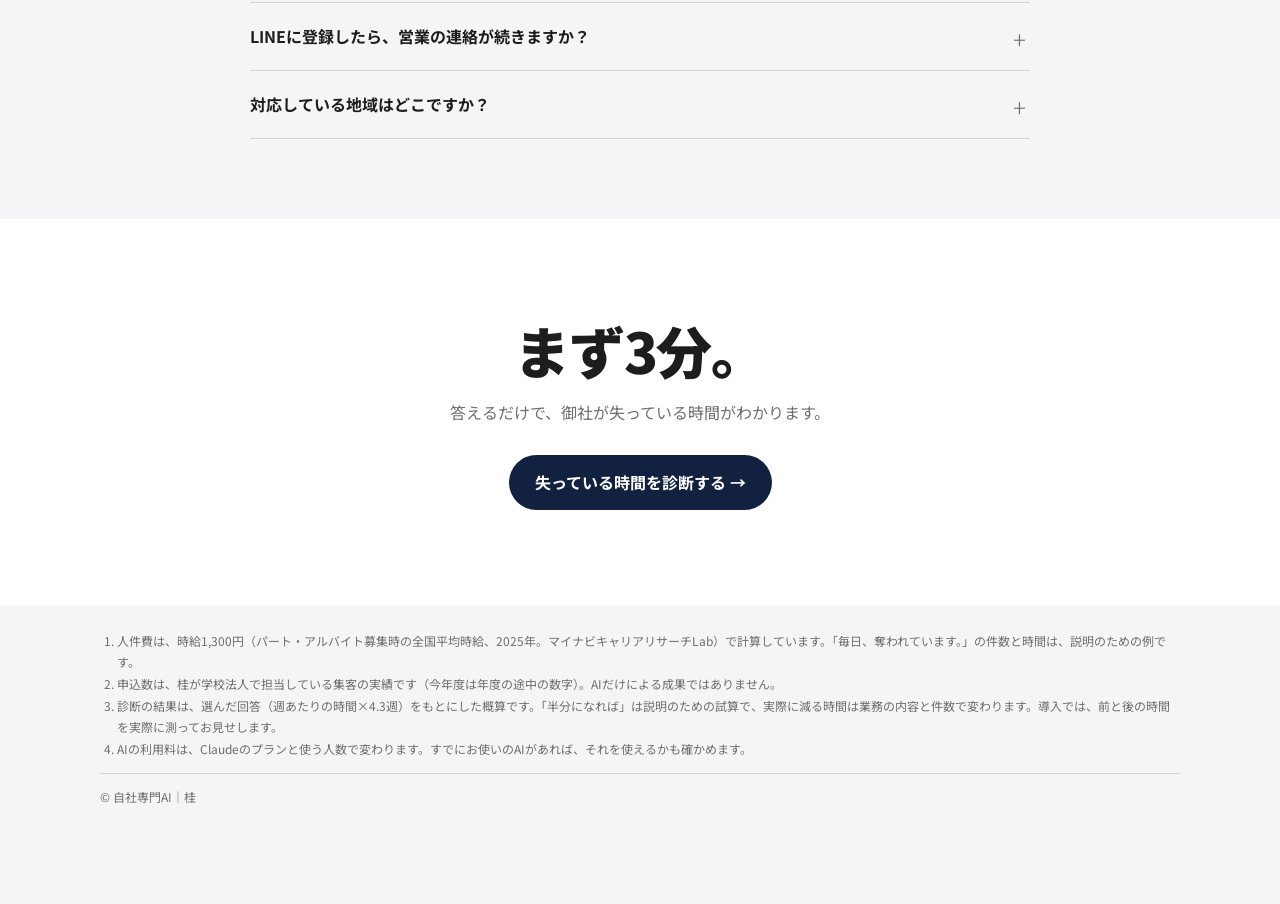
==== commit d08ebf15: "AI導入支援の地域制限を撤廃し全国オンライン対応に統一" ====
--- a/index.html
+++ b/index.html
@@ -4,7 +4,7 @@
 <meta charset="utf-8">
 <meta name="viewport" content="width=device-width, initial-scale=1">
 <title>自社専門AI｜毎日奪われている時間を、取り戻す。</title>
-<meta name="description" content="下関・北九州の会社に、御社専門のAIを入れます。まず3分の診断で、御社が毎月失っている時間がわかります。">
+<meta name="description" content="地域を問わず、全国の会社に、御社専門のAIを入れます。まず3分の診断で、御社が毎月失っている時間がわかります。">
 <link rel="preconnect" href="https://fonts.googleapis.com">
 <link rel="preconnect" href="https://fonts.gstatic.com" crossorigin>
 <link href="https://fonts.googleapis.com/css2?family=Noto+Sans+JP:wght@400;500;700;900&display=swap" rel="stylesheet">
@@ -222,7 +222,7 @@
 <!-- 1 1画面目 -->
 <section class="hero">
   <div class="wrap">
-    <h1 class="rv">自社専門AI<small>下関・北九州の会社に、御社専門のAIを。</small></h1>
+    <h1 class="rv">自社専門AI<small>地域を問わず、全国の会社に、御社専門のAIを。</small></h1>
     <div class="side rv">
       <p class="lead">毎日奪われている時間を、<br>取り戻す。</p>
       <div class="links">
@@ -417,7 +417,7 @@
       <article class="card navy rv"><span class="eyebrow">実務家</span><h3>毎日、AIで<br>仕事を回しています。</h3><p>学校法人でマーケティングリーダーを務め、LP制作や配信の文面づくりに、毎日AIを使っています。</p><div class="big">180→262<small>人</small></div><div class="calc">集客の申込数：前年度（年間）180人 → 今年度（途中）262人<sup>※2</sup></div></article>
       <article class="card rv"><span class="eyebrow">教えるだけではない</span><h3>動くところまで、<br>つくります。</h3><p>使い方を教えて終わり、相談に乗って終わり、ではありません。御社の業務に入れて、2週間運用し、時間が減ったことを数字で確かめます。</p></article>
       <article class="card rv"><span class="eyebrow">払う前に</span><h3>導入を決める前に、<br>使い心地を確かめる。</h3><p>まず無料の体験キットで、御社の背景を入れたAIをお試しください。30分診断では対象業務と必要な情報を整理し、導入範囲・条件を確認してからご検討いただけます。</p></article>
-      <article class="card rv"><span class="eyebrow">地元</span><h3>下関・北九州なら、<br>会いに行けます。</h3><p>困った時は、画面越しだけでなく直接伺います。見積書・請求書もきちんとお出しします。</p></article>
+      <article class="card rv"><span class="eyebrow">全国対応</span><h3>地域を問わず、<br>オンラインで伴走。</h3><p>相談から導入・運用支援まで、オンラインで対応します。見積書・請求書もきちんとお出しします。</p></article>
     </div>
   </div>
 </section>
@@ -432,7 +432,7 @@
     <details><summary>AIのことが全く分からなくても大丈夫ですか？</summary><p>大丈夫です。どの業務を任せるかを一緒に決め、設定も仕組みもこちらでつくります。導入後は、社員の方が使えるようになるまでお伝えします。</p></details>
     <details><summary>費用はどれくらいかかりますか？</summary><p>診断、7教材とAI指示書10付録を含む体験キット、7日間の案内は無料です。自社専門AIの導入は1業務10万円（一括）、保守は月2万円で、保守に入るかは2週間の運用のあとに選べます。導入ではClaude（Anthropic社のAI）を使うため、別にClaudeの利用料（月額）がかかります。金額はプランと使う人数で変わるので、30分診断でご案内します。</p></details>
     <details><summary>LINEに登録したら、営業の連絡が続きますか？</summary><p>しつこい営業はいたしません。登録時に体験キットをお届けし、その後1週間、準備・比較・実践・情報更新の取り組み方をご案内します。ご希望の方には30分診断をご案内します。不要になったら、いつでもブロックしていただけます。</p></details>
-    <details><summary>対応している地域はどこですか？</summary><p>下関・北九州を中心に、直接お伺いしてご相談・導入を行います。オンラインなら地域を問いません。</p></details>
+    <details><summary>対応している地域はどこですか？</summary><p>地域を限定せず、全国の事業者にオンラインでご相談・導入支援を行います。訪問が必要な場合は個別にご相談ください。</p></details>
   </div>
 </section>
 
@@ -454,7 +454,7 @@
       <li>診断の結果は、選んだ回答（週あたりの時間×4.3週）をもとにした概算です。「半分になれば」は説明のための試算で、実際に減る時間は業務の内容と件数で変わります。導入では、前と後の時間を実際に測ってお見せします。</li>
       <li>AIの利用料は、Claudeのプランと使う人数で変わります。すでにお使いのAIがあれば、それを使えるかも確かめます。</li>
     </ol>
-    <p class="copy">© 自社専門AI｜桂（下関）</p>
+    <p class="copy">© 自社専門AI｜桂</p>
   </div>
 </footer>
 
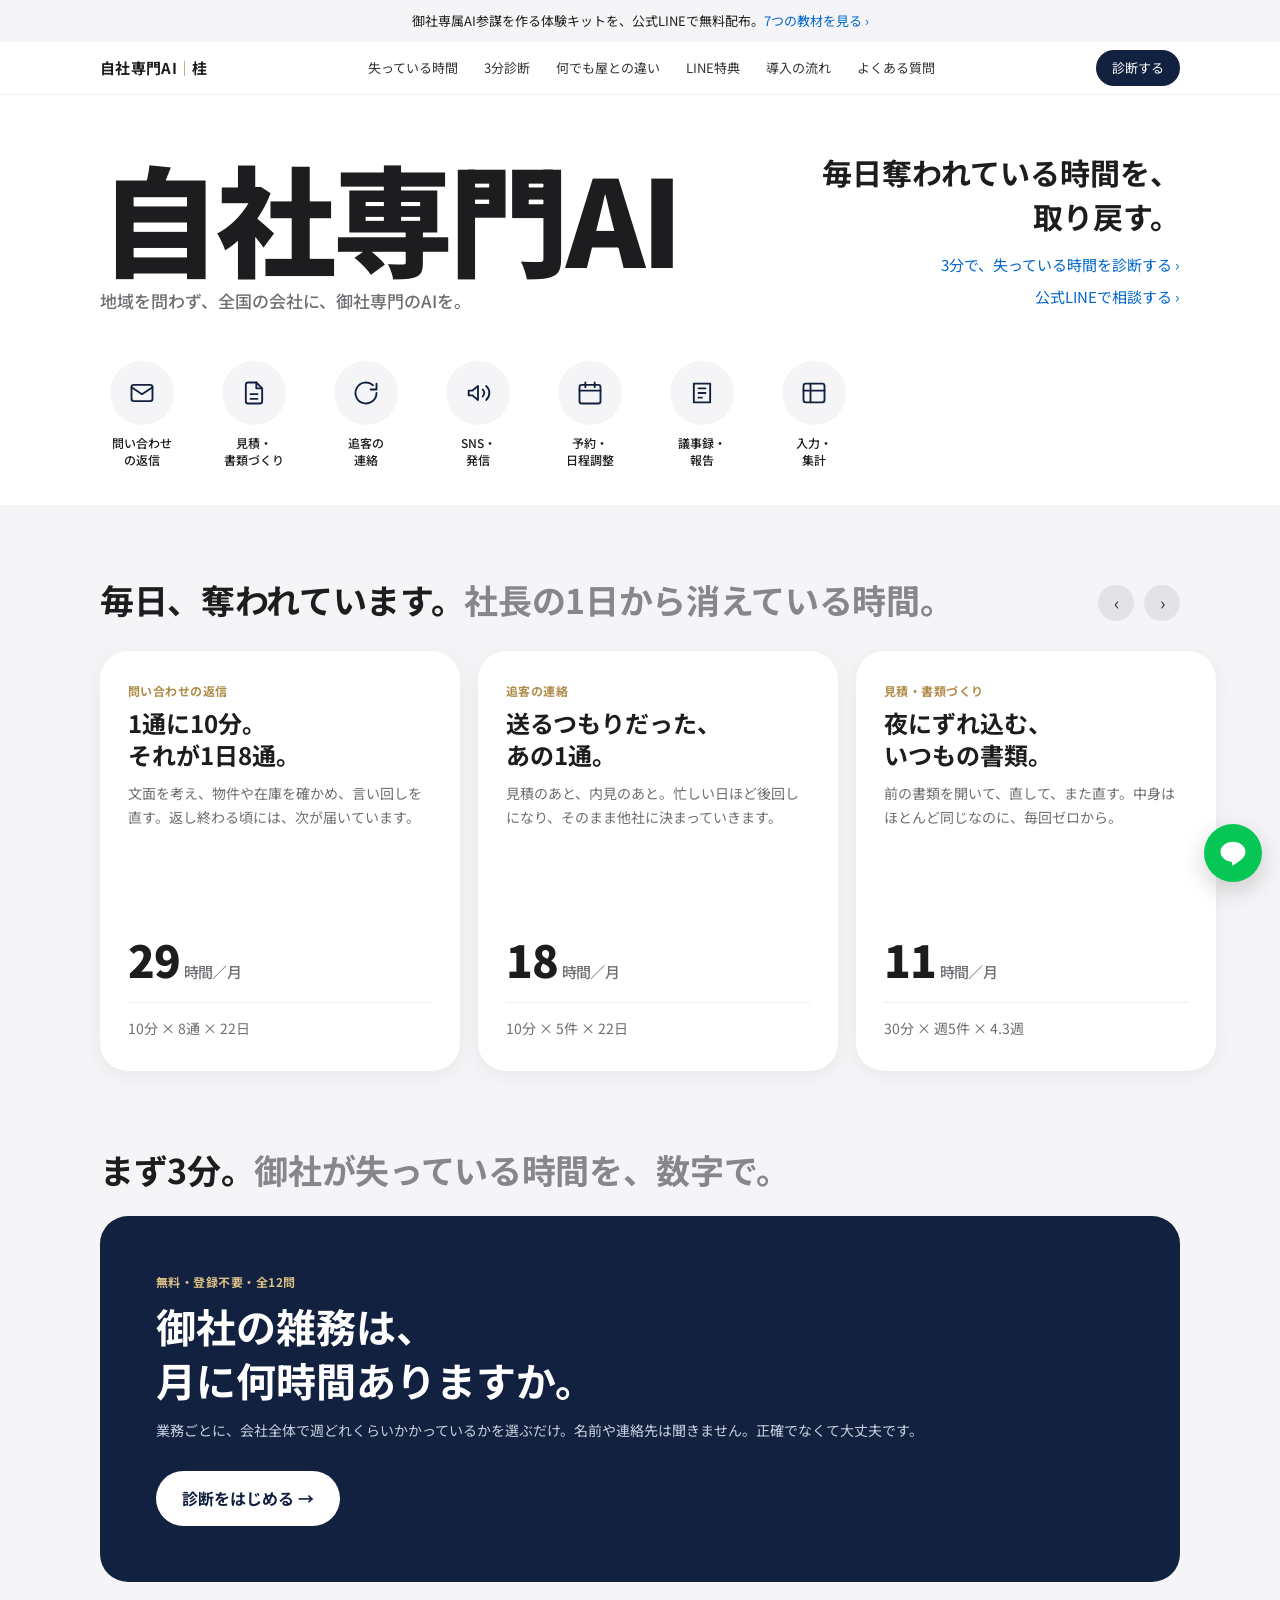
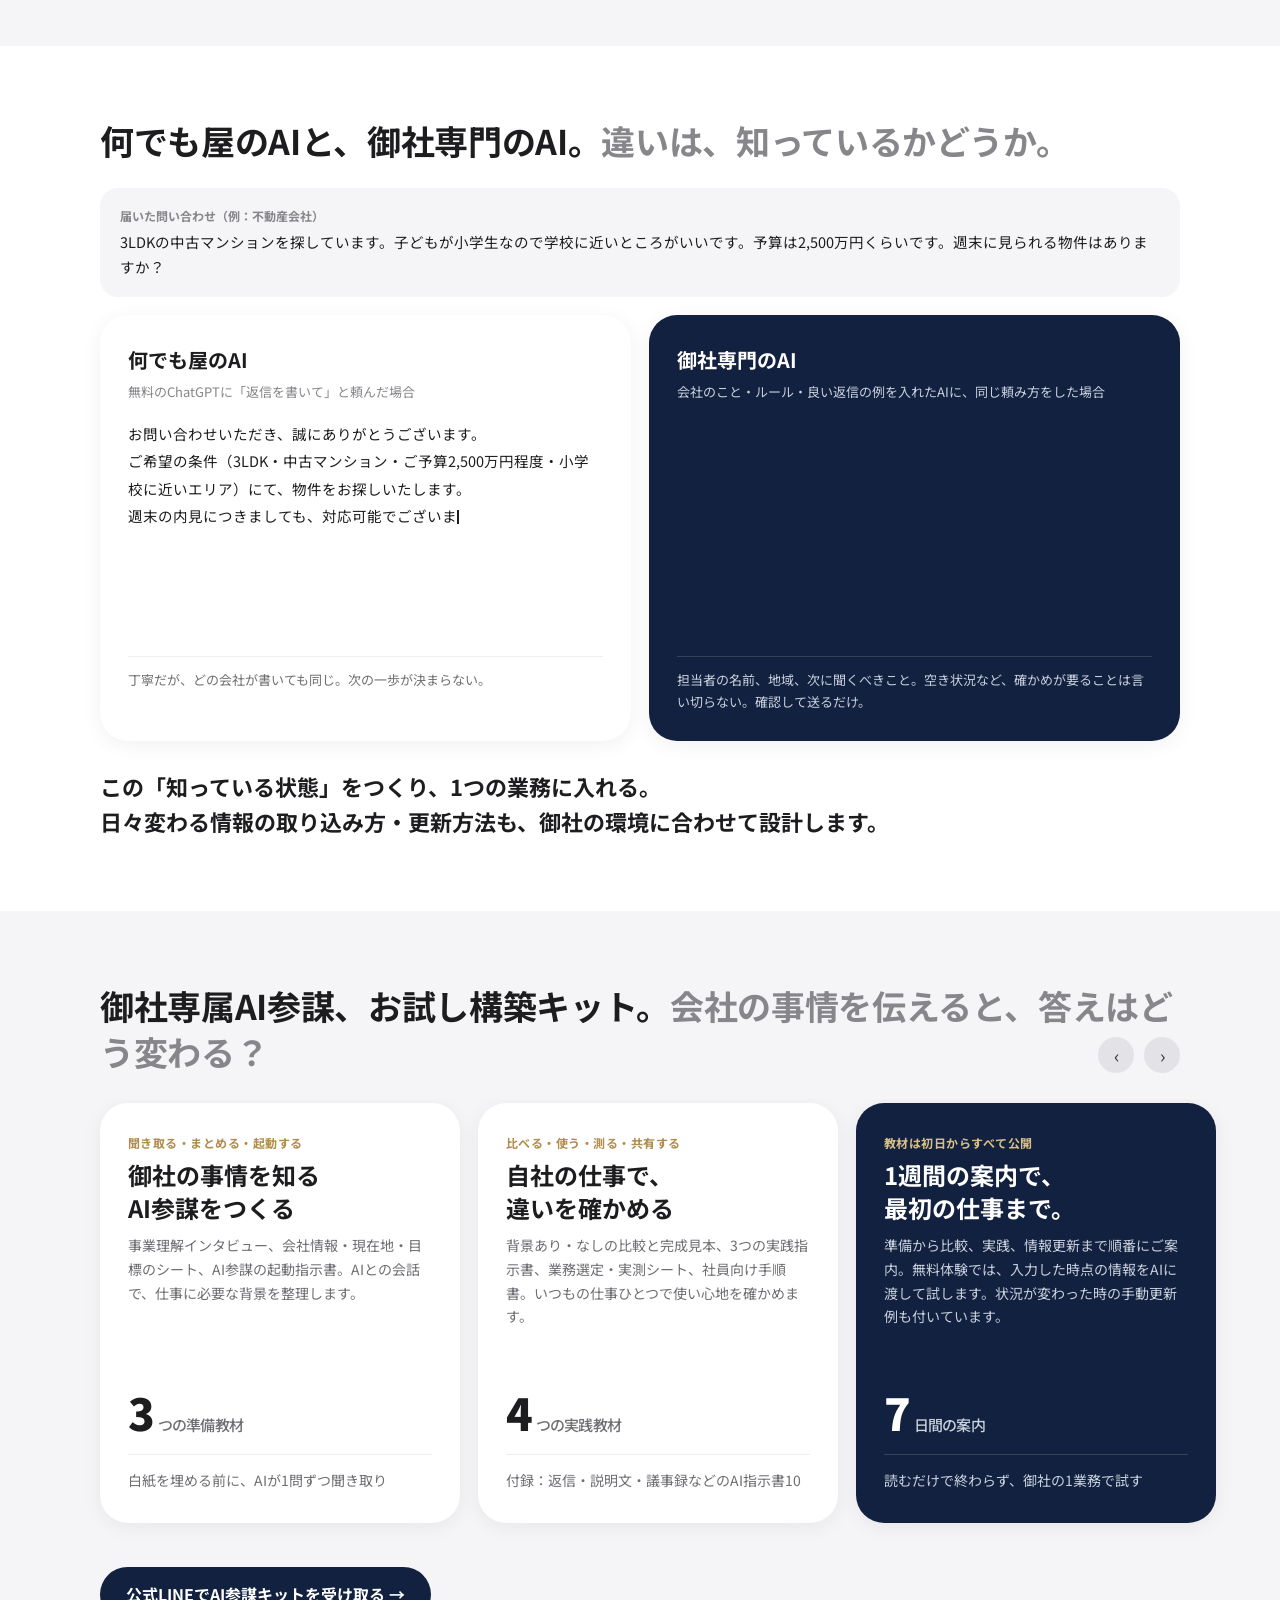
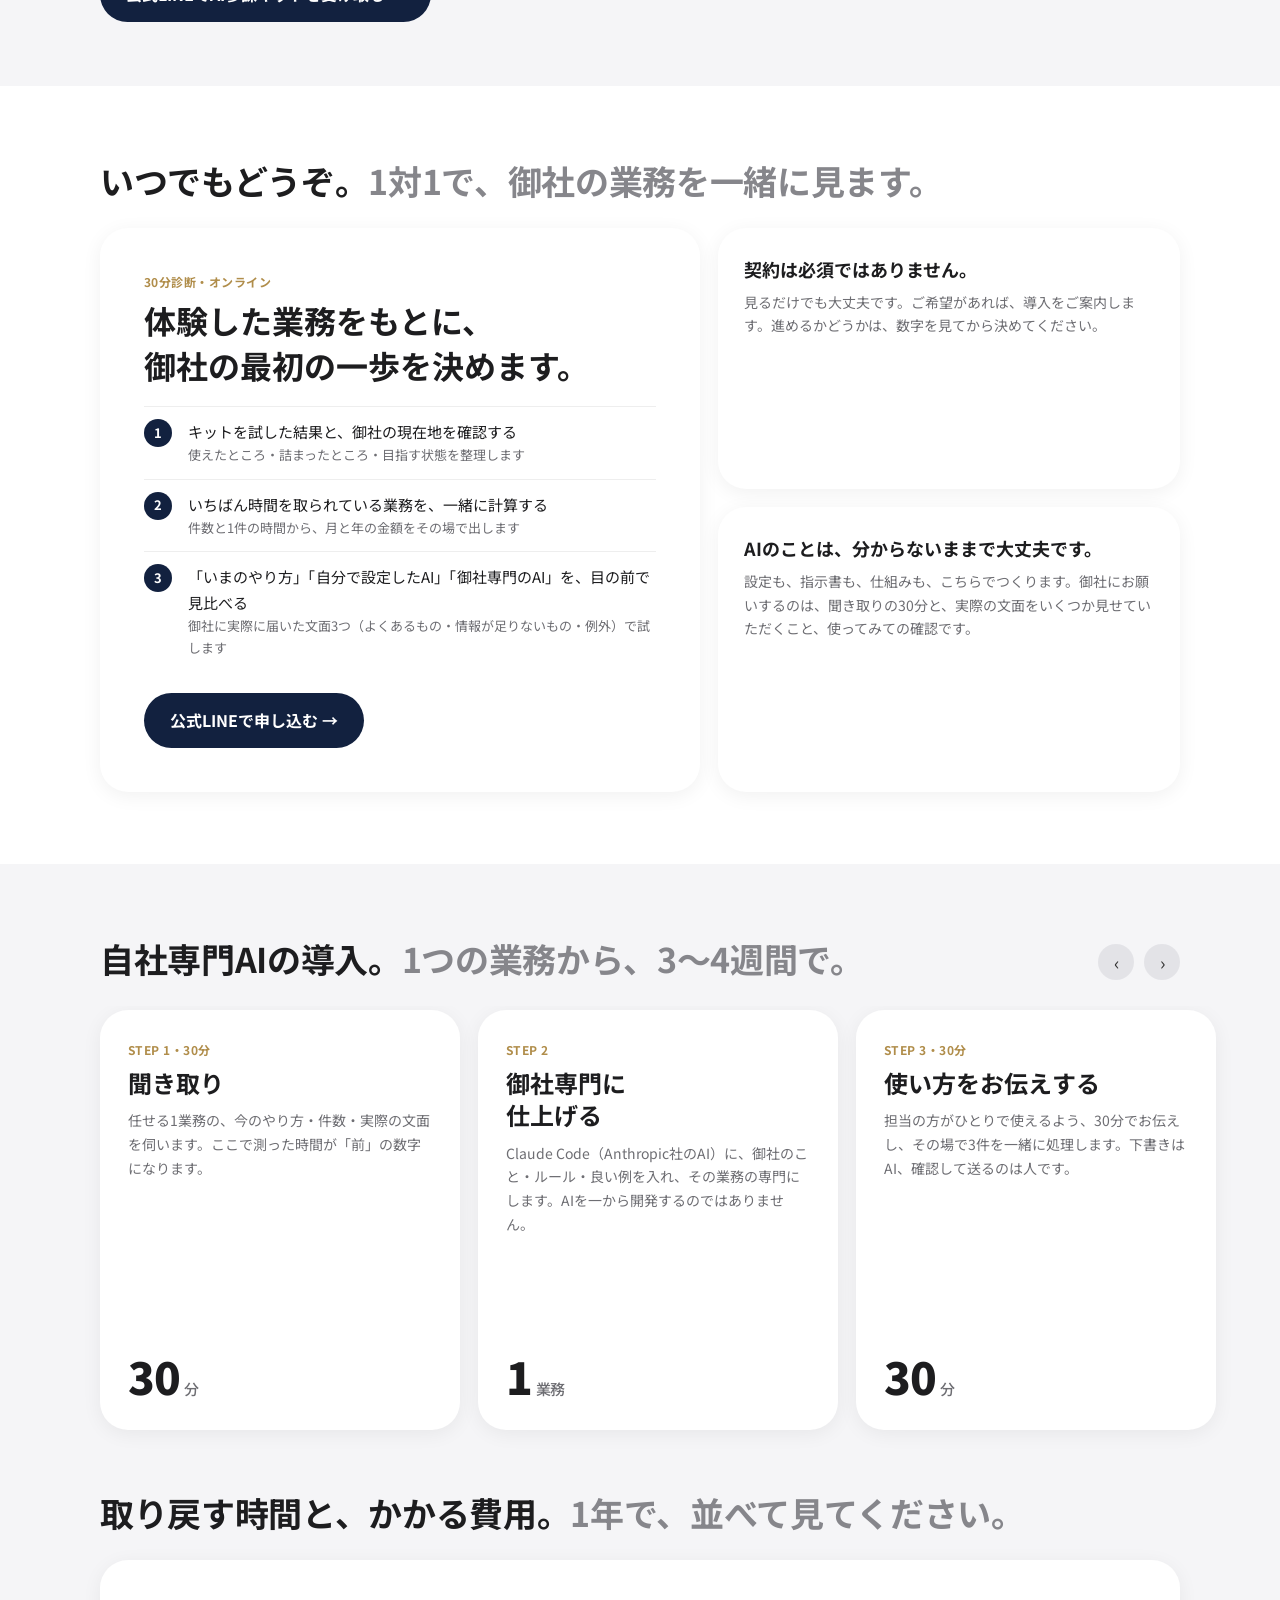
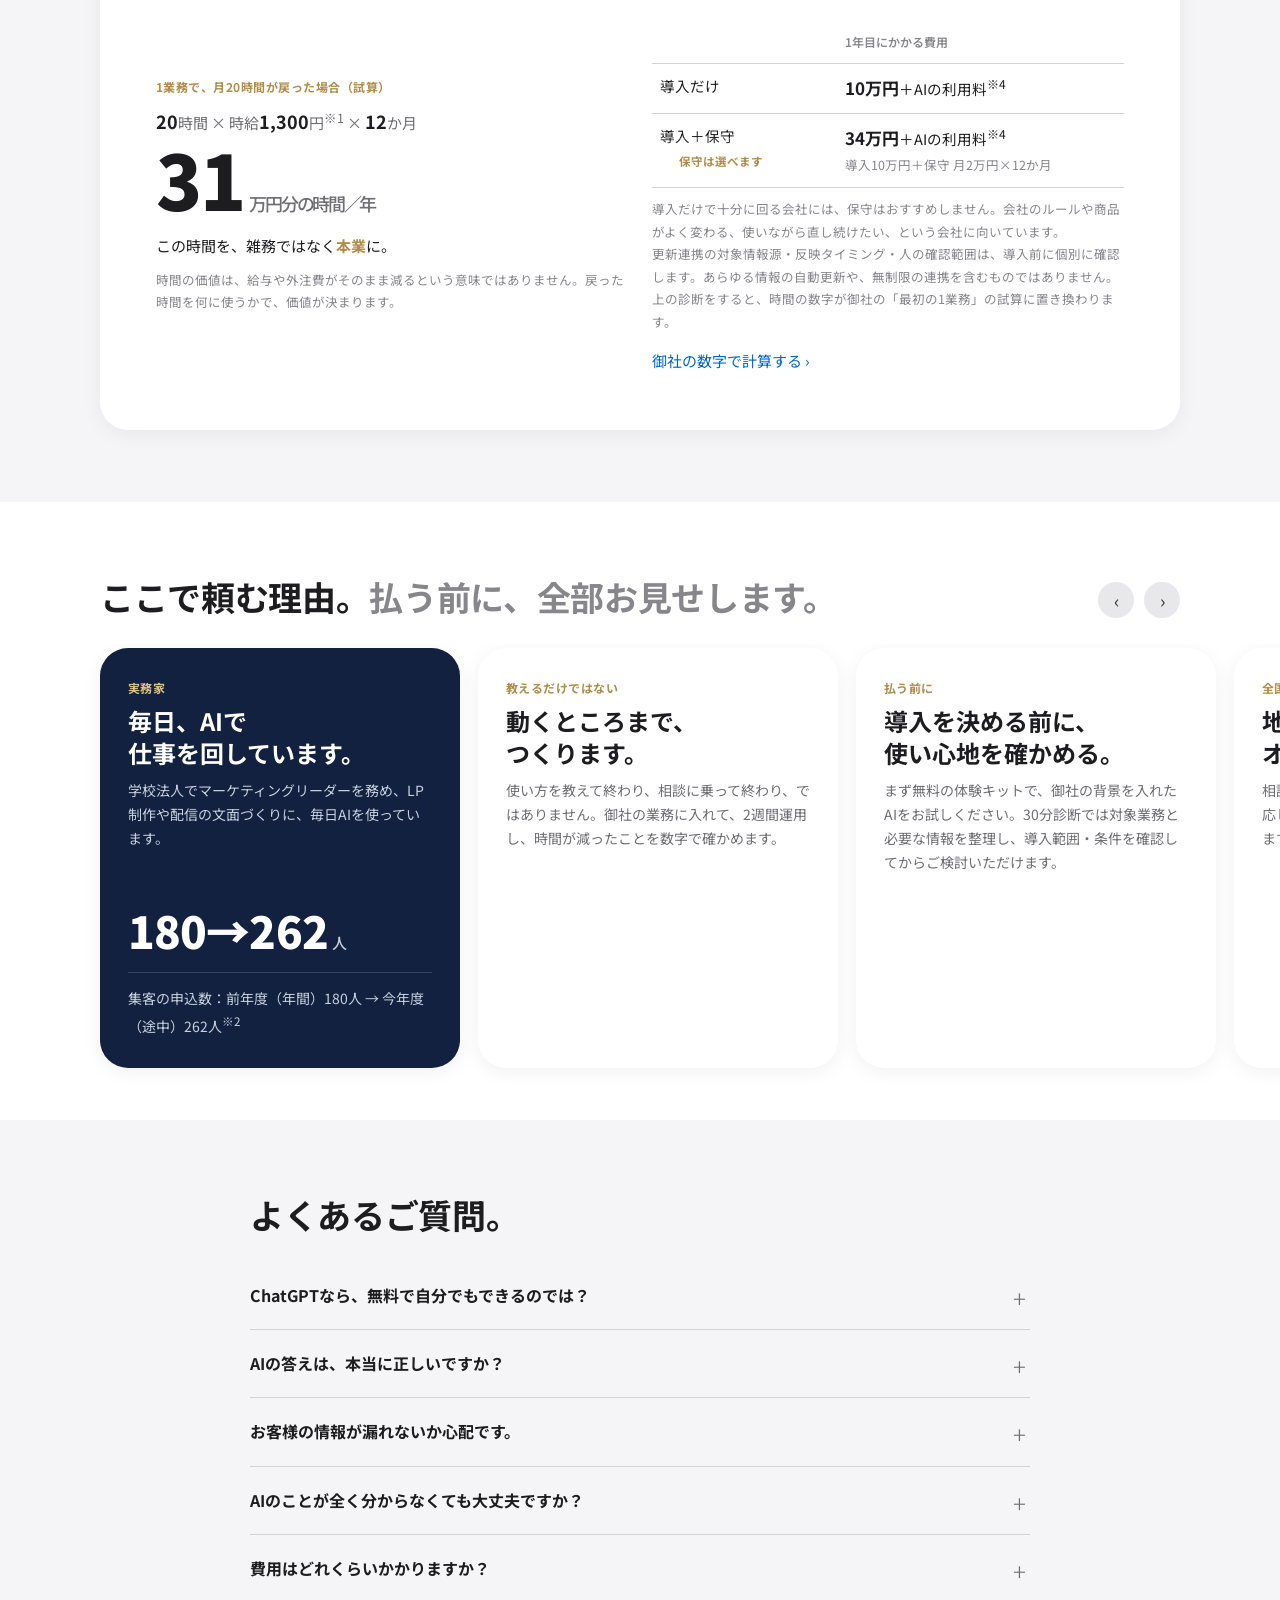
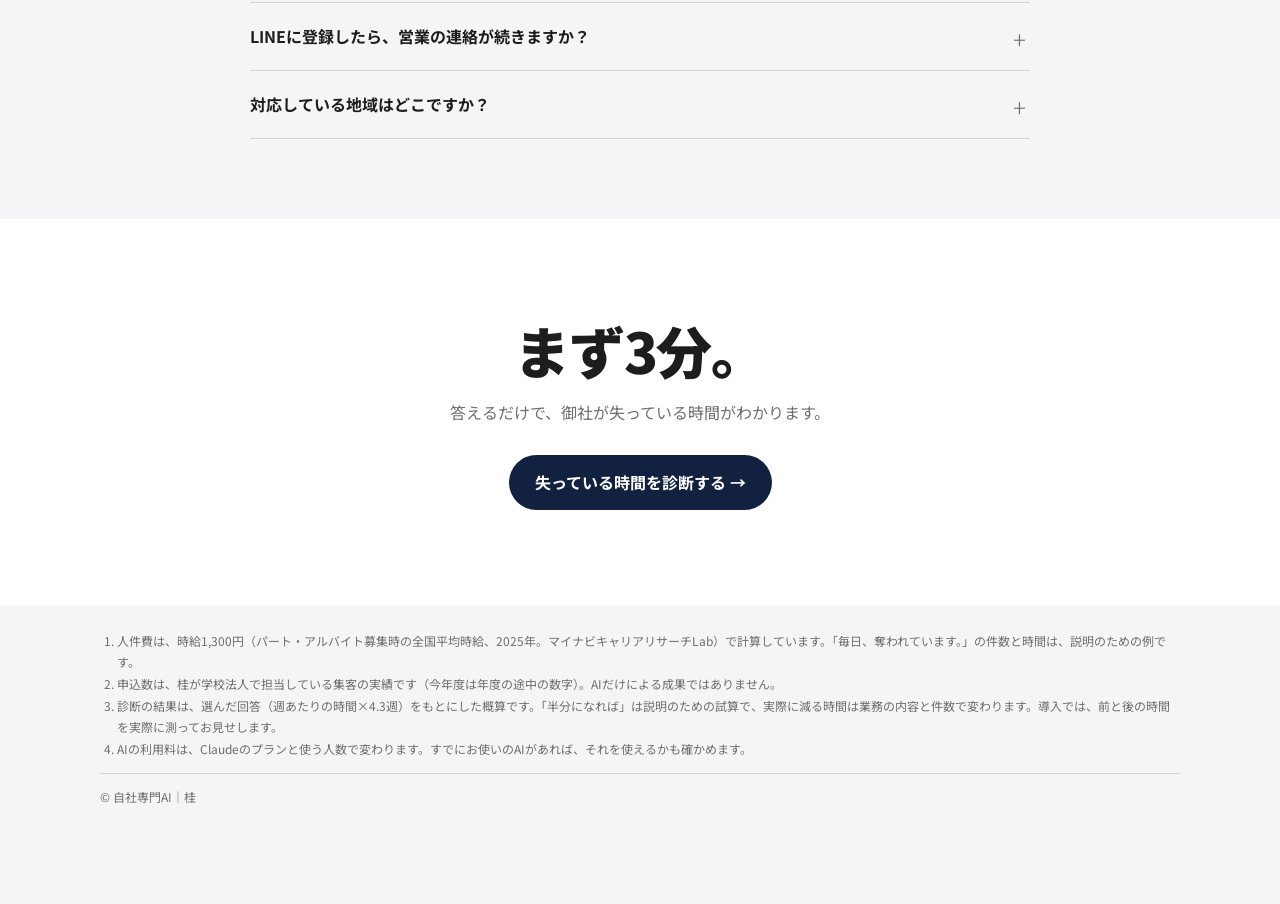
==== commit ca6ce418: "AI導入支援の地域制限を撤廃し全国オンライン対応に統一" ====
--- a/index.html
+++ b/index.html
@@ -1,654 +1,654 @@
-<!doctype html>
-<html lang="ja">
-<head>
-<meta charset="utf-8">
-<meta name="viewport" content="width=device-width, initial-scale=1">
-<title>自社専門AI｜毎日奪われている時間を、取り戻す。</title>
-<meta name="description" content="地域を問わず、全国の会社に、御社専門のAIを入れます。まず3分の診断で、御社が毎月失っている時間がわかります。">
-<link rel="preconnect" href="https://fonts.googleapis.com">
-<link rel="preconnect" href="https://fonts.gstatic.com" crossorigin>
-<link href="https://fonts.googleapis.com/css2?family=Noto+Sans+JP:wght@400;500;700;900&display=swap" rel="stylesheet">
-<style>
-:root{
-  --ink:#1d1d1f; --sub:#6e6e73; --mute:#86868b; --line:#d2d2d7;
-  --bg:#ffffff; --bg2:#f5f5f7; --navy:#12213f; --navy2:#1c2f57; --gold:#b08d4a; --gold2:#d9bf86;
-  --r:28px; --w:1120px;
-}
-*{box-sizing:border-box;margin:0;padding:0}
-html{scroll-behavior:smooth;-webkit-text-size-adjust:100%}
-body{font-family:"Noto Sans JP",-apple-system,BlinkMacSystemFont,"Hiragino Sans",sans-serif;color:var(--ink);background:var(--bg);line-height:1.7;font-size:16px;-webkit-font-smoothing:antialiased}
-a{color:inherit;text-decoration:none}
-button{font:inherit;cursor:pointer;border:0;background:none;color:inherit}
-.wrap{max-width:var(--w);margin:0 auto;padding:0 20px}
-.sec{padding:72px 0 8px;scroll-margin-top:52px}
-#diagBox{scroll-margin-top:68px}
-.sec.gray{background:var(--bg2)}
-.h2{font-size:clamp(24px,4.2vw,34px);font-weight:700;letter-spacing:-.01em;line-height:1.35;margin-bottom:24px}
-.h2 span{color:var(--mute);font-weight:700}
-.link{color:#0066cc;font-size:15px;display:inline-flex;align-items:center;gap:2px}
-.link:hover{text-decoration:underline}
-.eyebrow{font-size:12px;font-weight:700;color:var(--gold);letter-spacing:.04em;margin-bottom:6px;display:block}
-.navy .eyebrow{color:var(--gold2)}
-
-/* 上の帯・ヘッダー */
-.ribbon{background:var(--bg2);text-align:center;font-size:13px;padding:10px 16px;color:var(--ink)}
-.ribbon a{color:#0066cc}
-.hdr{position:sticky;top:0;z-index:50;background:rgba(255,255,255,.82);backdrop-filter:saturate(180%) blur(20px);-webkit-backdrop-filter:saturate(180%) blur(20px);border-bottom:1px solid rgba(0,0,0,.06)}
-.hdr .wrap{display:flex;align-items:center;justify-content:space-between;height:52px}
-.logo{font-weight:700;font-size:15px;letter-spacing:.02em}
-.logo b{color:var(--gold)}
-.nav{display:none;gap:26px;font-size:13px;color:#333}
-.nav a:hover{color:#000}
-.hdr .cta{font-size:13px;background:var(--navy);color:#fff;padding:7px 16px;border-radius:999px}
-@media(min-width:900px){.nav{display:flex}}
-
-/* 1画面目 */
-.hero{padding:56px 0 24px}
-.hero .wrap{display:grid;gap:20px}
-.hero h1{font-size:clamp(56px,13vw,120px);font-weight:900;letter-spacing:-.03em;line-height:1.02}
-.hero h1 small{display:block;font-size:clamp(14px,2.4vw,17px);font-weight:500;color:var(--sub);letter-spacing:0;margin-top:14px}
-.hero .lead{font-size:clamp(22px,3.6vw,30px);font-weight:700;line-height:1.45}
-.hero .links{display:flex;flex-direction:column;gap:6px;margin-top:14px}
-@media(min-width:900px){.hero .wrap{grid-template-columns:1.1fr .9fr;align-items:end}.hero .side{text-align:right}.hero .links{align-items:flex-end}}
-
-/* 業務アイコン列 */
-.icons{display:flex;gap:28px;overflow-x:auto;scroll-snap-type:x mandatory;padding:28px 20px 36px;max-width:var(--w);margin:0 auto;scrollbar-width:none}
-.icons::-webkit-scrollbar{display:none}
-.ic{flex:0 0 auto;scroll-snap-align:start;display:flex;flex-direction:column;align-items:center;gap:10px;width:84px;font-size:12px;font-weight:500;text-align:center;line-height:1.4}
-.ic .c{width:64px;height:64px;border-radius:50%;background:var(--bg2);display:grid;place-items:center;transition:transform .3s}
-.ic:hover .c{transform:translateY(-3px)}
-.ic svg{width:28px;height:28px;stroke:var(--navy);fill:none;stroke-width:1.6;stroke-linecap:round;stroke-linejoin:round}
-
-/* 棚（横スクロールのカード） */
-.shelf{position:relative}
-.track{display:flex;gap:18px;overflow-x:auto;scroll-snap-type:x mandatory;scroll-padding:0 20px;padding:4px 20px 44px;scrollbar-width:none}
-.track::-webkit-scrollbar{display:none}
-@media(min-width:1160px){.track{padding-left:calc((100vw - var(--w))/2 + 20px);scroll-padding-left:calc((100vw - var(--w))/2 + 20px)}}
-.card{flex:0 0 auto;width:min(82vw,360px);min-height:420px;scroll-snap-align:start;background:#fff;border-radius:var(--r);padding:30px 28px;box-shadow:0 4px 20px rgba(0,0,0,.06);display:flex;flex-direction:column;transition:transform .35s cubic-bezier(.2,.8,.2,1),box-shadow .35s}
-.card:hover{transform:scale(1.015);box-shadow:0 10px 34px rgba(0,0,0,.1)}
-.card.wide{width:min(88vw,560px)}
-.card h3{font-size:24px;font-weight:700;line-height:1.35;margin-bottom:10px}
-.card p{font-size:14px;color:var(--sub)}
-.card .big{margin-top:auto;font-size:44px;font-weight:900;letter-spacing:-.02em;line-height:1.1}
-.card .big small{font-size:15px;font-weight:500;margin-left:4px;color:var(--sub)}
-.card .calc{margin-top:18px;font-size:14px;color:var(--sub);border-top:1px solid #eee;padding-top:14px}
-.card.navy{background:var(--navy);color:#fff}
-.card.navy p,.card.navy .calc,.card.navy .big small{color:#c9d0de}
-.card.navy .calc{border-color:rgba(255,255,255,.15)}
-.arrows{display:none;position:absolute;right:max(20px,calc((100vw - var(--w))/2 + 20px));top:-62px;gap:10px}
-.arrows button{width:36px;height:36px;border-radius:50%;background:rgba(210,210,215,.5);font-size:18px;color:#333}
-.arrows button:hover{background:rgba(210,210,215,.85)}
-@media(min-width:900px){.arrows{display:flex}}
-
-/* 診断 */
-.diag{background:var(--navy);color:#fff;border-radius:var(--r);padding:clamp(28px,5vw,56px);margin-bottom:56px;overflow:hidden;position:relative}
-.diag .eyebrow{color:var(--gold2)}
-.diag h3{font-size:clamp(26px,4.4vw,40px);font-weight:700;line-height:1.35;margin-bottom:12px}
-.diag .note{color:#c9d0de;font-size:14px}
-.btn{display:inline-flex;align-items:center;gap:8px;background:#fff;color:var(--navy);font-weight:700;font-size:16px;padding:14px 26px;border-radius:999px;transition:transform .2s}
-.btn:hover{transform:translateY(-1px)}
-.btn.gold{background:var(--gold);color:#fff}
-.btn.navy{background:var(--navy);color:#fff}
-.btn.line{background:#06c755;color:#fff}
-.btn[disabled]{opacity:.35;pointer-events:none}
-.bar{height:4px;background:rgba(255,255,255,.15);border-radius:4px;margin:22px 0 26px;overflow:hidden}
-.bar i{display:block;height:100%;width:0;background:var(--gold2);transition:width .4s}
-.qcount{font-size:13px;color:var(--gold2);font-weight:700}
-.qtitle{font-size:clamp(20px,3.2vw,26px);font-weight:700;line-height:1.45;margin:6px 0 4px}
-.qhelp{color:#c9d0de;font-size:13px;min-height:20px}
-.opts{display:grid;grid-template-columns:1fr;gap:10px;margin:20px 0 24px}
-@media(min-width:700px){.opts{grid-template-columns:1fr 1fr}}
-.opt{text-align:left;background:rgba(255,255,255,.07);border:1px solid rgba(255,255,255,.18);color:#fff;padding:14px 18px;border-radius:14px;font-size:15px;transition:background .2s,border-color .2s}
-.opt:hover{background:rgba(255,255,255,.13)}
-.opt.on{background:#fff;color:var(--navy);border-color:#fff;font-weight:700}
-.qnav{display:flex;justify-content:space-between;align-items:center}
-.qnav .back{color:#c9d0de;font-size:14px}
-.result{display:none}
-.result.show{display:block;animation:rise .6s ease both}
-.kpis{display:grid;grid-template-columns:1fr;gap:12px;margin:24px 0}
-@media(min-width:700px){.kpis{grid-template-columns:repeat(3,1fr)}}
-.kpi{background:rgba(255,255,255,.07);border-radius:18px;padding:18px 20px}
-.kpi .k{font-size:13px;color:#c9d0de}
-.kpi .v{font-size:clamp(38px,6vw,52px);font-weight:900;letter-spacing:-.02em;line-height:1.15}
-.kpi .v small{font-size:15px;font-weight:500;margin-left:4px;color:#c9d0de}
-.top3{list-style:none;display:grid;gap:10px;margin:12px 0 22px}
-.top3 li{background:#fff;color:var(--ink);border-radius:16px;padding:16px 18px}
-.top3 b{display:block;font-size:16px}
-.top3 .h{float:right;color:var(--gold);font-weight:700;font-size:14px}
-.top3 span.how{display:block;font-size:13px;color:var(--sub);margin-top:4px}
-.want{color:#fff;font-size:16px;line-height:1.8;margin-bottom:26px}
-.gift{background:#fff;color:var(--ink);border-radius:22px;padding:24px}
-.gift h4{font-size:20px;line-height:1.45;margin-bottom:8px}
-.gift ul{list-style:none;margin:12px 0 18px;font-size:14px}
-.gift li{padding:4px 0 4px 22px;position:relative}
-.gift li:before{content:"";position:absolute;left:2px;top:12px;width:9px;height:5px;border-left:2px solid var(--gold);border-bottom:2px solid var(--gold);transform:rotate(-45deg)}
-.gift .tiny{font-size:12px;color:var(--mute);margin-top:10px}
-
-/* 見比べ */
-.vs{display:grid;gap:18px;margin-bottom:20px}
-@media(min-width:900px){.vs{grid-template-columns:1fr 1fr}}
-.vs .q{background:var(--bg2);border-radius:18px;padding:18px 20px;font-size:14px;margin-bottom:18px}
-.vs .q b{display:block;font-size:12px;color:var(--mute);margin-bottom:4px}
-.pane{border-radius:var(--r);padding:28px;min-height:360px;background:#fff;box-shadow:0 4px 20px rgba(0,0,0,.06)}
-.pane.navy{background:var(--navy);color:#fff}
-.pane h3{font-size:20px;margin-bottom:4px}
-.pane .tag{font-size:13px;color:var(--mute);margin-bottom:16px}
-.pane.navy .tag{color:#c9d0de}
-.pane .out{font-size:14.5px;line-height:1.9;white-space:pre-wrap;min-height:220px}
-.pane .out .caret{display:inline-block;width:2px;height:1em;background:currentColor;vertical-align:-2px;animation:blink 1s steps(1) infinite}
-.pane .verdict{margin-top:16px;font-size:13px;border-top:1px solid #eee;padding-top:12px;color:var(--sub)}
-.pane.navy .verdict{border-color:rgba(255,255,255,.15);color:#c9d0de}
-.vs-foot{font-size:clamp(18px,2.6vw,22px);font-weight:700;line-height:1.6;padding:8px 0 64px}
-
-/* 1対1 */
-.one{display:grid;gap:18px;padding-bottom:64px}
-@media(min-width:900px){.one{grid-template-columns:1.3fr 1fr}}
-.one .main{background:#fff;border-radius:var(--r);padding:clamp(28px,4vw,44px);box-shadow:0 4px 20px rgba(0,0,0,.06)}
-.one .main h3{font-size:clamp(24px,3.4vw,32px);line-height:1.4;margin-bottom:14px}
-.one .flow{list-style:none;counter-reset:f;margin:18px 0 22px}
-.one .flow li{counter-increment:f;padding:12px 0 12px 44px;position:relative;border-top:1px solid #eee;font-size:15px}
-.one .flow li:before{content:counter(f);position:absolute;left:0;top:12px;width:28px;height:28px;border-radius:50%;background:var(--navy);color:#fff;font-size:13px;display:grid;place-items:center;font-weight:700}
-.one .flow li span{display:block;font-size:13px;color:var(--sub)}
-.one .side{display:grid;gap:18px}
-.one .mini{background:#fff;border-radius:var(--r);padding:26px;box-shadow:0 4px 20px rgba(0,0,0,.06)}
-.one .mini h4{font-size:18px;margin-bottom:6px}
-.one .mini p{font-size:14px;color:var(--sub)}
-
-/* 取り戻す時間を金額で */
-.value{background:#fff;border-radius:var(--r);padding:clamp(28px,5vw,56px);box-shadow:0 4px 20px rgba(0,0,0,.06);margin-bottom:64px;display:grid;gap:24px}
-@media(min-width:900px){.value{grid-template-columns:1fr 1fr;align-items:center}}
-.value .eq{font-size:15px;color:var(--sub);line-height:2}
-.value .eq b{color:var(--ink);font-size:18px}
-.value .res{font-size:clamp(48px,8vw,76px);font-weight:900;letter-spacing:-.03em;line-height:1.05}
-.value .res small{font-size:18px;font-weight:500;color:var(--sub);margin-left:6px}
-.value .cmp{margin-top:14px;font-size:15px}
-.value .cmp b{color:var(--gold)}
-.cost{width:100%;border-collapse:collapse;font-size:14.5px;margin-top:6px}
-.cost th,.cost td{padding:10px 8px;border-bottom:1px solid var(--line, #e5e7eb);text-align:left;vertical-align:top}
-.cost th{font-size:12px;color:var(--mute);font-weight:600}
-.cost td b{font-size:17px;color:var(--ink)}
-.cost .opt{font-size:11.5px;color:var(--gold);font-weight:700;white-space:nowrap}
-.cost td:first-child{white-space:nowrap;padding-right:14px}
-.value .note2{font-size:12.5px;color:var(--mute);line-height:1.8;margin-top:10px}
-
-/* FAQ */
-.faq{max-width:820px;padding-bottom:72px}
-.faq details{border-bottom:1px solid var(--line)}
-.faq summary{list-style:none;cursor:pointer;padding:20px 36px 20px 0;font-weight:700;font-size:16px;position:relative}
-.faq summary::-webkit-details-marker{display:none}
-.faq summary:after{content:"+";position:absolute;right:4px;top:16px;font-size:24px;font-weight:300;color:var(--sub);transition:transform .3s}
-.faq details[open] summary:after{transform:rotate(45deg)}
-.faq details p{padding:0 0 22px;color:var(--sub);font-size:15px}
-
-/* 最後 */
-.final{text-align:center;padding:96px 20px}
-.final h2{font-size:clamp(34px,6vw,56px);font-weight:900;letter-spacing:-.02em;line-height:1.25;margin-bottom:14px}
-.final p{color:var(--sub);margin-bottom:28px}
-.foot{background:var(--bg2);font-size:12px;color:var(--sub);padding:24px 0 96px;line-height:1.8}
-.foot ol{padding-left:1.4em;margin-bottom:14px}
-.foot .copy{border-top:1px solid var(--line);padding-top:12px}
-
-/* 右下のLINEボタン */
-.fab{position:fixed;right:18px;bottom:18px;z-index:60;width:58px;height:58px;border-radius:50%;background:#06c755;color:#fff;display:grid;place-items:center;box-shadow:0 8px 24px rgba(0,0,0,.18);transition:transform .25s}
-.fab:hover{transform:scale(1.06)}
-.fab svg{width:30px;height:30px;fill:#fff}
-.fab .tip{position:absolute;right:68px;white-space:nowrap;background:#fff;color:var(--ink);font-size:12px;font-weight:700;padding:7px 12px;border-radius:999px;box-shadow:0 4px 14px rgba(0,0,0,.12);opacity:0;transform:translateX(6px);transition:.3s;pointer-events:none}
-.fab:hover .tip,.fab.hint .tip{opacity:1;transform:none}
-
-/* 動き */
-.rv{opacity:0;transform:translateY(28px);transition:opacity .9s cubic-bezier(.2,.8,.2,1),transform .9s cubic-bezier(.2,.8,.2,1)}
-.rv.in{opacity:1;transform:none}
-@keyframes rise{from{opacity:0;transform:translateY(16px)}to{opacity:1;transform:none}}
-@keyframes blink{50%{opacity:0}}
-@media (prefers-reduced-motion: reduce){.rv{opacity:1;transform:none;transition:none}.card,.card:hover{transition:none;transform:none}html{scroll-behavior:auto}.pane .out .caret{animation:none}}
-</style>
-</head>
-<body>
-
-<div class="ribbon">御社専属AI参謀を作る体験キットを、公式LINEで無料配布。<a href="#gift">7つの教材を見る ›</a></div>
-
-<header class="hdr">
-  <div class="wrap">
-    <a href="#top" class="logo">自社専門AI<b>｜</b>桂</a>
-    <nav class="nav">
-      <a href="#loss">失っている時間</a><a href="#diag">3分診断</a><a href="#vs">何でも屋との違い</a><a href="#gift">LINE特典</a><a href="#product">導入の流れ</a><a href="#faq">よくある質問</a>
-    </nav>
-    <a href="#diag" class="cta">診断する</a>
-  </div>
-</header>
-
-<main id="top">
-
-<!-- 1 1画面目 -->
-<section class="hero">
-  <div class="wrap">
-    <h1 class="rv">自社専門AI<small>地域を問わず、全国の会社に、御社専門のAIを。</small></h1>
-    <div class="side rv">
-      <p class="lead">毎日奪われている時間を、<br>取り戻す。</p>
-      <div class="links">
-        <a class="link" href="#diag">3分で、失っている時間を診断する ›</a>
-        <a class="link lineLink" href="#">公式LINEで相談する ›</a>
-      </div>
-    </div>
-  </div>
-</section>
-
-<!-- 2 業務アイコン列 -->
-<nav class="icons" aria-label="AIに任せられる業務">
-  <a class="ic" href="#diag"><span class="c"><svg viewBox="0 0 24 24"><rect x="3" y="5" width="18" height="14" rx="2"/><path d="M3 7l9 6 9-6"/></svg></span>問い合わせ<br>の返信</a>
-  <a class="ic" href="#diag"><span class="c"><svg viewBox="0 0 24 24"><path d="M14 3H7a2 2 0 0 0-2 2v14a2 2 0 0 0 2 2h10a2 2 0 0 0 2-2V8z"/><path d="M14 3v5h5M9 13h6M9 17h6"/></svg></span>見積・<br>書類づくり</a>
-  <a class="ic" href="#diag"><span class="c"><svg viewBox="0 0 24 24"><path d="M21 12a9 9 0 1 1-3-6.7"/><path d="M21 4v5h-5"/></svg></span>追客の<br>連絡</a>
-  <a class="ic" href="#diag"><span class="c"><svg viewBox="0 0 24 24"><path d="M4 10v4h3l5 4V6L7 10z"/><path d="M16 9a4 4 0 0 1 0 6M19 6a8 8 0 0 1 0 12"/></svg></span>SNS・<br>発信</a>
-  <a class="ic" href="#diag"><span class="c"><svg viewBox="0 0 24 24"><rect x="3" y="5" width="18" height="16" rx="2"/><path d="M3 10h18M8 3v4M16 3v4"/></svg></span>予約・<br>日程調整</a>
-  <a class="ic" href="#diag"><span class="c"><svg viewBox="0 0 24 24"><path d="M5 4h14v16H5z"/><path d="M9 8h6M9 12h6M9 16h3"/></svg></span>議事録・<br>報告</a>
-  <a class="ic" href="#diag"><span class="c"><svg viewBox="0 0 24 24"><rect x="3" y="4" width="18" height="16" rx="2"/><path d="M3 10h18M9 4v16"/></svg></span>入力・<br>集計</a>
-</nav>
-
-<!-- 3 失っている時間 -->
-<section class="sec gray" id="loss">
-  <div class="wrap"><h2 class="h2 rv">毎日、奪われています。<span>社長の1日から消えている時間。</span></h2></div>
-  <div class="shelf">
-    <div class="arrows"><button data-dir="-1" aria-label="前へ">‹</button><button data-dir="1" aria-label="次へ">›</button></div>
-    <div class="track">
-      <article class="card rv"><span class="eyebrow">問い合わせの返信</span><h3>1通に10分。<br>それが1日8通。</h3><p>文面を考え、物件や在庫を確かめ、言い回しを直す。返し終わる頃には、次が届いています。</p><div class="big">29<small>時間／月</small></div><div class="calc">10分 × 8通 × 22日</div></article>
-      <article class="card rv"><span class="eyebrow">追客の連絡</span><h3>送るつもりだった、<br>あの1通。</h3><p>見積のあと、内見のあと。忙しい日ほど後回しになり、そのまま他社に決まっていきます。</p><div class="big">18<small>時間／月</small></div><div class="calc">10分 × 5件 × 22日</div></article>
-      <article class="card rv"><span class="eyebrow">見積・書類づくり</span><h3>夜にずれ込む、<br>いつもの書類。</h3><p>前の書類を開いて、直して、また直す。中身はほとんど同じなのに、毎回ゼロから。</p><div class="big">11<small>時間／月</small></div><div class="calc">30分 × 週5件 × 4.3週</div></article>
-      <article class="card rv"><span class="eyebrow">議事録・報告</span><h3>話した内容を、<br>もう一度書く。</h3><p>打合せのメモを清書し、次にやることを書き出す。決まったことは、もう決まっているのに。</p><div class="big">7<small>時間／月</small></div><div class="calc">20分 × 1日1回 × 22日</div></article>
-      <article class="card navy rv"><span class="eyebrow">足すと</span><h3>年に、これだけ。</h3><p>4つの業務だけで、月65時間。人件費にすると、1年でこの金額が雑務に消えています。</p><div class="big">約101<small>万円／年</small></div><div class="calc">65時間 × 時給1,300円 × 12か月<sup>※1</sup></div></article>
-    </div>
-  </div>
-</section>
-
-<!-- 4 診断 -->
-<section class="sec gray" id="diag" style="padding-top:24px">
-  <div class="wrap">
-    <h2 class="h2 rv">まず3分。<span>御社が失っている時間を、数字で。</span></h2>
-    <div class="diag rv" id="diagBox">
-      <div id="start">
-        <span class="eyebrow">無料・登録不要・全12問</span>
-        <h3>御社の雑務は、<br>月に何時間ありますか。</h3>
-        <p class="note">業務ごとに、会社全体で週どれくらいかかっているかを選ぶだけ。名前や連絡先は聞きません。正確でなくて大丈夫です。</p>
-        <div style="margin-top:28px"><button class="btn" id="startBtn">診断をはじめる →</button></div>
-      </div>
-      <div id="quiz" hidden>
-        <div class="qcount" id="qcount"></div>
-        <div class="bar"><i id="bar"></i></div>
-        <div class="qtitle" id="qtitle"></div>
-        <div class="qhelp" id="qhelp"></div>
-        <div class="opts" id="opts"></div>
-        <div class="qnav"><button class="back" id="backBtn">‹ 戻る</button><button class="btn" id="nextBtn">次へ →</button></div>
-      </div>
-      <div class="result" id="result">
-        <span class="eyebrow">診断の結果</span>
-        <h3>御社の雑務は、毎月<br>これだけあります。</h3>
-        <div class="kpis">
-          <div class="kpi"><div class="k">いま雑務にかかっている時間（7業務の合計）</div><div class="v"><span id="rHours">0</span><small>時間／月</small></div></div>
-          <div class="kpi"><div class="k">人件費にすると（1年）</div><div class="v"><span id="rYenY">0</span><small>万円／年</small></div></div>
-          <div class="kpi"><div class="k">最初の1業務が半分になれば</div><div class="v"><span id="rTrial">0</span><small>時間／月</small></div></div>
-        </div>
-        <p class="qhelp" style="margin:-8px 0 18px">回答をもとにした概算です。「半分になれば」は試算で、実際に減る時間は、導入後に前と後を測ってお見せします。</p>
-        <div class="qhelp" style="margin-bottom:6px">時間がかかっている業務 TOP3（いちばん上が、最初に任せる候補）</div>
-        <ol class="top3" id="rTop"></ol>
-        <p class="want" id="rWant"></p>
-        <div class="gift">
-          <span class="eyebrow">公式LINE限定・無料</span>
-          <h4>診断結果を相談し、<br>AI参謀キットを受け取る。</h4>
-          <ul>
-            <li>事業理解インタビューからAI参謀の起動・比較体験まで。7つの教材を初日からすべて使えます</li>
-            <li>返信・説明文・議事録に使える「AI指示書10」も付録に</li>
-            <li>1週間の案内に沿って、自社の情報を入れたAIを仕事ひとつで試せます</li>
-          </ul>
-          <a class="btn line" id="lineBtn" href="#" target="_blank" rel="noopener">LINEで結果を送り、キットを受け取る →</a>
-          <p class="tiny">ボタンを押すとLINEが開き、診断の結果が入力された状態になります。そのまま送信してください。しつこい営業はしません。</p>
-        </div>
-        <div style="margin-top:18px"><button class="back" id="retryBtn" style="color:#c9d0de;font-size:14px">もう一度診断する</button></div>
-      </div>
-    </div>
-  </div>
-</section>
-
-<!-- 5 何でも屋と専門 -->
-<section class="sec" id="vs">
-  <div class="wrap">
-    <h2 class="h2 rv">何でも屋のAIと、御社専門のAI。<span>違いは、知っているかどうか。</span></h2>
-    <div class="q rv" style="background:var(--bg2);border-radius:18px;padding:18px 20px;font-size:14.5px;margin-bottom:18px"><b style="display:block;font-size:12px;color:var(--mute);margin-bottom:4px">届いた問い合わせ（例：不動産会社）</b>3LDKの中古マンションを探しています。子どもが小学生なので学校に近いところがいいです。予算は2,500万円くらいです。週末に見られる物件はありますか？</div>
-    <div class="vs">
-      <div class="pane rv">
-        <h3>何でも屋のAI</h3>
-        <div class="tag">無料のChatGPTに「返信を書いて」と頼んだ場合</div>
-        <div class="out" data-type="generic"></div>
-        <div class="verdict">丁寧だが、どの会社が書いても同じ。次の一歩が決まらない。</div>
-      </div>
-      <div class="pane navy rv">
-        <h3>御社専門のAI</h3>
-        <div class="tag">会社のこと・ルール・良い返信の例を入れたAIに、同じ頼み方をした場合</div>
-        <div class="out" data-type="expert"></div>
-        <div class="verdict">担当者の名前、地域、次に聞くべきこと。空き状況など、確かめが要ることは言い切らない。確認して送るだけ。</div>
-      </div>
-    </div>
-    <p class="vs-foot rv">この「知っている状態」をつくり、1つの業務に入れる。<br>日々変わる情報の取り込み方・更新方法も、御社の環境に合わせて設計します。</p>
-  </div>
-</section>
-
-<!-- 6 LINE特典 -->
-<section class="sec gray" id="gift">
-  <div class="wrap"><h2 class="h2 rv">御社専属AI参謀、お試し構築キット。<span>会社の事情を伝えると、答えはどう変わる？</span></h2></div>
-  <div class="shelf">
-    <div class="arrows"><button data-dir="-1" aria-label="前へ">‹</button><button data-dir="1" aria-label="次へ">›</button></div>
-    <div class="track">
-      <article class="card rv"><span class="eyebrow">聞き取る・まとめる・起動する</span><h3>御社の事情を知る<br>AI参謀をつくる</h3><p>事業理解インタビュー、会社情報・現在地・目標のシート、AI参謀の起動指示書。AIとの会話で、仕事に必要な背景を整理します。</p><div class="big">3<small>つの準備教材</small></div><div class="calc">白紙を埋める前に、AIが1問ずつ聞き取り</div></article>
-      <article class="card rv"><span class="eyebrow">比べる・使う・測る・共有する</span><h3>自社の仕事で、<br>違いを確かめる</h3><p>背景あり・なしの比較と完成見本、3つの実践指示書、業務選定・実測シート、社員向け手順書。いつもの仕事ひとつで使い心地を確かめます。</p><div class="big">4<small>つの実践教材</small></div><div class="calc">付録：返信・説明文・議事録などのAI指示書10</div></article>
-      <article class="card navy rv"><span class="eyebrow">教材は初日からすべて公開</span><h3>1週間の案内で、<br>最初の仕事まで。</h3><p>準備から比較、実践、情報更新まで順番にご案内。無料体験では、入力した時点の情報をAIに渡して試します。状況が変わった時の手動更新例も付いています。</p><div class="big">7<small>日間の案内</small></div><div class="calc">読むだけで終わらず、御社の1業務で試す</div></article>
-    </div>
-  </div>
-  <div class="wrap" style="padding-bottom:56px"><a class="btn navy lineLink" href="#">公式LINEでAI参謀キットを受け取る →</a></div>
-</section>
-
-<!-- 7 1対1 -->
-<section class="sec">
-  <div class="wrap">
-    <h2 class="h2 rv">いつでもどうぞ。<span>1対1で、御社の業務を一緒に見ます。</span></h2>
-    <div class="one">
-      <div class="main rv">
-        <span class="eyebrow">30分診断・オンライン</span>
-        <h3>体験した業務をもとに、<br>御社の最初の一歩を決めます。</h3>
-        <ol class="flow">
-          <li>キットを試した結果と、御社の現在地を確認する<span>使えたところ・詰まったところ・目指す状態を整理します</span></li>
-          <li>いちばん時間を取られている業務を、一緒に計算する<span>件数と1件の時間から、月と年の金額をその場で出します</span></li>
-          <li>「いまのやり方」「自分で設定したAI」「御社専門のAI」を、目の前で見比べる<span>御社に実際に届いた文面3つ（よくあるもの・情報が足りないもの・例外）で試します</span></li>
-        </ol>
-        <a class="btn navy lineLink" href="#">公式LINEで申し込む →</a>
-      </div>
-      <div class="side">
-        <div class="mini rv"><h4>契約は必須ではありません。</h4><p>見るだけでも大丈夫です。ご希望があれば、導入をご案内します。進めるかどうかは、数字を見てから決めてください。</p></div>
-        <div class="mini rv"><h4>AIのことは、分からないままで大丈夫です。</h4><p>設定も、指示書も、仕組みも、こちらでつくります。御社にお願いするのは、聞き取りの30分と、実際の文面をいくつか見せていただくこと、使ってみての確認です。</p></div>
-      </div>
-    </div>
-  </div>
-</section>
-
-<!-- 8 導入と料金 -->
-<section class="sec gray" id="product">
-  <div class="wrap"><h2 class="h2 rv">自社専門AIの導入。<span>1つの業務から、3〜4週間で。</span></h2></div>
-  <div class="shelf">
-    <div class="arrows"><button data-dir="-1" aria-label="前へ">‹</button><button data-dir="1" aria-label="次へ">›</button></div>
-    <div class="track">
-      <article class="card rv"><span class="eyebrow">STEP 1・30分</span><h3>聞き取り</h3><p>任せる1業務の、今のやり方・件数・実際の文面を伺います。ここで測った時間が「前」の数字になります。</p><div class="big">30<small>分</small></div></article>
-      <article class="card rv"><span class="eyebrow">STEP 2</span><h3>御社専門に<br>仕上げる</h3><p>Claude Code（Anthropic社のAI）に、御社のこと・ルール・良い例を入れ、その業務の専門にします。AIを一から開発するのではありません。</p><div class="big">1<small>業務</small></div></article>
-      <article class="card rv"><span class="eyebrow">STEP 3・30分</span><h3>使い方をお伝えする</h3><p>担当の方がひとりで使えるよう、30分でお伝えし、その場で3件を一緒に処理します。下書きはAI、確認して送るのは人です。</p><div class="big">30<small>分</small></div></article>
-      <article class="card rv"><span class="eyebrow">STEP 4・2週間</span><h3>運用して、<br>前と後を比べる</h3><p>実際に使いながら、ずれた所を直します。2週目に同じ業務の時間をもう一度測り、どれだけ減ったかをお見せします。</p><div class="big">2<small>週間</small></div></article>
-      <article class="card navy rv"><span class="eyebrow">導入</span><h3>自社専門AIの導入</h3><p>1業務・3〜4週間。STEP 1〜4の準備・構築・練習・2週間の運用を含みます。情報更新の連携範囲は、御社の環境と必要な対応を確認して決めます。</p><div class="big">10<small>万円（一括）</small></div><div class="calc">1業務あたり。別にAIの利用料（月額）がかかります<sup>※4</sup>。2つ目以降の業務も、同じ流れで増やせます</div></article>
-      <article class="card rv"><span class="eyebrow">選べます</span><h3>自社専門AIの保守</h3><p>使っていて困った時のLINEでの対応、指示書の手直し、毎月のレポート（戻った時間）、次に任せる業務のご提案。2週間の運用のあとに、続けるかどうかを選べます。</p><div class="big">月2<small>万円</small></div><div class="calc">入らなくても、導入した仕組みはそのまま使えます</div></article>
-    </div>
-  </div>
-</section>
-
-<!-- 9 取り戻す時間を金額で -->
-<section class="sec gray" style="padding-top:8px">
-  <div class="wrap">
-    <h2 class="h2 rv">取り戻す時間と、かかる費用。<span>1年で、並べて見てください。</span></h2>
-    <div class="value rv">
-      <div>
-        <span class="eyebrow" id="valLabel">1業務で、月20時間が戻った場合（試算）</span>
-        <p class="eq"><b id="valHours">20</b>時間 × 時給<b>1,300</b>円<sup>※1</sup> × <b>12</b>か月</p>
-        <div class="res"><span id="valYen">31</span><small>万円分の時間／年</small></div>
-        <p class="cmp">この時間を、雑務ではなく<b>本業</b>に。</p>
-        <p class="note2">時間の価値は、給与や外注費がそのまま減るという意味ではありません。戻った時間を何に使うかで、価値が決まります。</p>
-      </div>
-      <div>
-        <table class="cost">
-          <tr><th></th><th>1年目にかかる費用</th></tr>
-          <tr><td>導入だけ</td><td><b>10万円</b>＋AIの利用料<sup>※4</sup></td></tr>
-          <tr><td>導入＋保守<br><span class="opt">保守は選べます</span></td><td><b>34万円</b>＋AIの利用料<sup>※4</sup><br><span style="font-size:12.5px;color:var(--mute)">導入10万円＋保守 月2万円×12か月</span></td></tr>
-        </table>
-        <p class="note2">導入だけで十分に回る会社には、保守はおすすめしません。会社のルールや商品がよく変わる、使いながら直し続けたい、という会社に向いています。<br>更新連携の対象情報源・反映タイミング・人の確認範囲は、導入前に個別に確認します。あらゆる情報の自動更新や、無制限の連携を含むものではありません。<br>上の診断をすると、時間の数字が御社の「最初の1業務」の試算に置き換わります。</p>
-        <div style="margin-top:14px"><a class="link" href="#diag">御社の数字で計算する ›</a></div>
-      </div>
-    </div>
-  </div>
-</section>
-
-<!-- 10 ここで頼む理由 -->
-<section class="sec">
-  <div class="wrap"><h2 class="h2 rv">ここで頼む理由。<span>払う前に、全部お見せします。</span></h2></div>
-  <div class="shelf">
-    <div class="arrows"><button data-dir="-1" aria-label="前へ">‹</button><button data-dir="1" aria-label="次へ">›</button></div>
-    <div class="track">
-      <article class="card navy rv"><span class="eyebrow">実務家</span><h3>毎日、AIで<br>仕事を回しています。</h3><p>学校法人でマーケティングリーダーを務め、LP制作や配信の文面づくりに、毎日AIを使っています。</p><div class="big">180→262<small>人</small></div><div class="calc">集客の申込数：前年度（年間）180人 → 今年度（途中）262人<sup>※2</sup></div></article>
-      <article class="card rv"><span class="eyebrow">教えるだけではない</span><h3>動くところまで、<br>つくります。</h3><p>使い方を教えて終わり、相談に乗って終わり、ではありません。御社の業務に入れて、2週間運用し、時間が減ったことを数字で確かめます。</p></article>
-      <article class="card rv"><span class="eyebrow">払う前に</span><h3>導入を決める前に、<br>使い心地を確かめる。</h3><p>まず無料の体験キットで、御社の背景を入れたAIをお試しください。30分診断では対象業務と必要な情報を整理し、導入範囲・条件を確認してからご検討いただけます。</p></article>
-      <article class="card rv"><span class="eyebrow">全国対応</span><h3>地域を問わず、<br>オンラインで伴走。</h3><p>相談から導入・運用支援まで、オンラインで対応します。見積書・請求書もきちんとお出しします。</p></article>
-    </div>
-  </div>
-</section>
-
-<!-- 11 FAQ -->
-<section class="sec gray" id="faq">
-  <div class="wrap faq">
-    <h2 class="h2 rv">よくあるご質問。</h2>
-    <details><summary>ChatGPTなら、無料で自分でもできるのでは？</summary><p>できます。ChatGPTやClaudeには、会社の資料や指示を保存しておける機能もあります。自分で設定して回せる方は、それで十分です。まずは無料の「御社専属AI参謀 お試し構築キット」をお試しください。<br>こちらにお任せいただく違いは、どの業務から入れるかの見極め、良い例・悪い例と確認の手順づくり、そして担当の方がひとりで使えるようになるまでの2週間の運用です。30分診断では、御社が自分で設定した場合とも見比べます。</p></details>
-    <details><summary>AIの答えは、本当に正しいですか？</summary><p>AIは間違えることがあります。だから、AIは下書きまで、確認して送るのは人、という形で入れます。空き状況や金額など、確かめが必要なことは言い切らないよう、指示書の中で決めておきます。</p></details>
-    <details><summary>お客様の情報が漏れないか心配です。</summary><p>お客様の名前や電話番号は伏せて使う形にし、そのルールを使い方と一緒にお伝えします。最初は、個人情報を使わない業務から始めます。</p></details>
-    <details><summary>AIのことが全く分からなくても大丈夫ですか？</summary><p>大丈夫です。どの業務を任せるかを一緒に決め、設定も仕組みもこちらでつくります。導入後は、社員の方が使えるようになるまでお伝えします。</p></details>
-    <details><summary>費用はどれくらいかかりますか？</summary><p>診断、7教材とAI指示書10付録を含む体験キット、7日間の案内は無料です。自社専門AIの導入は1業務10万円（一括）、保守は月2万円で、保守に入るかは2週間の運用のあとに選べます。導入ではClaude（Anthropic社のAI）を使うため、別にClaudeの利用料（月額）がかかります。金額はプランと使う人数で変わるので、30分診断でご案内します。</p></details>
-    <details><summary>LINEに登録したら、営業の連絡が続きますか？</summary><p>しつこい営業はいたしません。登録時に体験キットをお届けし、その後1週間、準備・比較・実践・情報更新の取り組み方をご案内します。ご希望の方には30分診断をご案内します。不要になったら、いつでもブロックしていただけます。</p></details>
-    <details><summary>対応している地域はどこですか？</summary><p>地域を限定せず、全国の事業者にオンラインでご相談・導入支援を行います。訪問が必要な場合は個別にご相談ください。</p></details>
-  </div>
-</section>
-
-<!-- 12 最後 -->
-<section class="final">
-  <h2 class="rv">まず3分。</h2>
-  <p class="rv">答えるだけで、御社が失っている時間がわかります。</p>
-  <a class="btn navy rv" href="#diag">失っている時間を診断する →</a>
-</section>
-
-</main>
-
-<!-- 13 脚注 -->
-<footer class="foot">
-  <div class="wrap">
-    <ol>
-      <li>人件費は、時給1,300円（パート・アルバイト募集時の全国平均時給、2025年。マイナビキャリアリサーチLab）で計算しています。「毎日、奪われています。」の件数と時間は、説明のための例です。</li>
-      <li>申込数は、桂が学校法人で担当している集客の実績です（今年度は年度の途中の数字）。AIだけによる成果ではありません。</li>
-      <li>診断の結果は、選んだ回答（週あたりの時間×4.3週）をもとにした概算です。「半分になれば」は説明のための試算で、実際に減る時間は業務の内容と件数で変わります。導入では、前と後の時間を実際に測ってお見せします。</li>
-      <li>AIの利用料は、Claudeのプランと使う人数で変わります。すでにお使いのAIがあれば、それを使えるかも確かめます。</li>
-    </ol>
-    <p class="copy">© 自社専門AI｜桂</p>
-  </div>
-</footer>
-
-<a class="fab lineLink" href="#" aria-label="公式LINEで相談する"><span class="tip">公式LINEで相談する</span><svg viewBox="0 0 24 24"><path d="M12 3C6.5 3 2 6.6 2 11c0 3.9 3.5 7.2 8.3 7.9.3.1.8.2.9.5.1.3.1.7 0 1l-.1.9c0 .3-.2 1 .9.5s5.9-3.5 8.1-6C21.3 14.3 22 12.7 22 11c0-4.4-4.5-8-10-8z"/></svg></a>
-
-<script>
-/* ===== 設定（ここだけ書き換える） ===== */
-const LINE_BASIC_ID = "@543rhryb";   // 公式LINEのベーシックID（@から始まる）
-
-
-const HOURLY_YEN = 1300;            // 人件費換算の時給
-
-/* ===== 見比べの下書き（どちらも同じ頼み方でAIが書いたもの） ===== */
-const DRAFTS = {
-  generic: "お問い合わせいただき、誠にありがとうございます。\nご希望の条件（3LDK・中古マンション・ご予算2,500万円程度・小学校に近いエリア）にて、物件をお探しいたします。\n週末の内見につきましても、対応可能でございます。\n詳細を確認のうえ、改めてご連絡させていただきます。\n何卒よろしくお願い申し上げます。",
-  expert: "お問い合わせありがとうございます。〇〇不動産の山本です。\n\n3LDK・2,500万円前後・小学校の近く、というご条件ですと、△△小学校区と□□小学校区に候補がございます。最新の空き状況を確かめてから、候補をお送りします。\n\nあわせて、3点だけ教えてください。\n① お車は何台お持ちですか（駐車場の有無で候補が変わります）\n② お引っ越しの時期のご希望\n③ 週末の内見は、ご都合のよい日時を2つほど\n\nいただいた日時で、こちらから調整してご連絡します。"
-};
-
-/* ===== 業務の定義 ===== */
-const TRIAL_RATE = .5;              // 「半分になれば」の試算（実績ではない。導入では前後を実測する）
-const TASKS = {
-  inquiry: { name: "問い合わせ・電話・メールの返信", how: "よくある質問への一次返信をAIが下書きし、人は判断が要るものだけに対応" },
-  docs:    { name: "見積・請求・提案書などの書類づくり", how: "ひな形と過去の書類をもとに、AIが下書きを作成。人は確認して直す" },
-  follow:  { name: "お客様への追客・連絡", how: "問い合わせ後の連絡文をAIが下書きし、送り忘れによる取りこぼしを防ぐ" },
-  sns:     { name: "SNS・チラシ・ブログの発信", how: "投稿文やチラシの文面をAIが下書き。ネタ出しも任せられる" },
-  booking: { name: "予約・日程調整", how: "予約の確認や日程の候補を返す文面をAIが下書きし、やりとりの手間を減らす" },
-  minutes: { name: "議事録・日報・報告書", how: "メモや書き起こしから、AIが議事録・日報・報告書の下書きを作成" },
-  data:    { name: "データ入力・集計", how: "メモや書類から表に入れる形をAIが整え、転記の手間を減らす" }
-};
-const HOUR_OPTS = [
-  { label: "ほとんどない", v: 0 }, { label: "週1時間くらい", v: 1 }, { label: "週2〜3時間", v: 2.5 },
-  { label: "週4〜6時間", v: 5 }, { label: "週7時間以上", v: 8 }
-];
-const Q = [
-  { id: "industry", t: "業種を教えてください", opts: ["不動産・住宅", "建設・リフォーム", "医療・歯科・治療院", "美容・サロン", "飲食", "宿泊・観光", "小売・EC", "士業・コンサル", "教室・スクール", "その他"] },
-  { id: "size", t: "従業員数（社長を含む）は？", opts: ["1〜4名", "5〜9名", "10〜29名", "30名以上"] },
-  ...Object.entries(TASKS).map(([k, x]) => ({ id: k, t: `「${x.name}」に、会社全体で週どれくらい時間を使っていますか？`, help: "社長と従業員の時間を合わせた感覚で大丈夫です", hours: true })),
-  { id: "letgo", t: "いちばん手放したい作業はどれですか？", opts: Object.values(TASKS).map(x => x.name) },
-  { id: "aiuse", t: "いま、AIを仕事で使っていますか？", opts: ["使っていない", "少し試したことがある", "一部の業務で使っている", "日常的に使っている"] },
-  { id: "want", t: "空いた時間で、本当にやりたいことは？", help: "いくつでも選べます", multi: true, opts: ["新しいお客様を増やす", "今のお客様との時間を増やす", "新しい商品・サービスをつくる", "社員の育成・採用", "社長自身の休息・家族との時間", "会社の将来を考える時間"] }
-];
-
-const $ = s => document.getElementById(s);
-const reduce = matchMedia("(prefers-reduced-motion: reduce)").matches;
-const A = {}; let i = 0;
-
-/* LINEのリンク */
-const lineAdd = `https://line.me/R/ti/p/${encodeURIComponent(LINE_BASIC_ID)}`;
-document.querySelectorAll(".lineLink").forEach(a => { a.href = lineAdd; a.target = "_blank"; a.rel = "noopener"; });
-
-
-
-/* 診断 */
-function render() {
-  const q = Q[i];
-  $("bar").style.width = `${(i / Q.length) * 100}%`;
-  $("qcount").textContent = `Q${i + 1} ／ ${Q.length}`;
-  $("qtitle").textContent = q.t;
-  $("qhelp").textContent = q.help || "";
-  const box = $("opts"); box.innerHTML = "";
-  const list = q.hours ? HOUR_OPTS.map(o => o.label) : q.opts;
-  list.forEach((label, idx) => {
-    const b = document.createElement("button");
-    b.className = "opt"; b.type = "button"; b.textContent = label;
-    const cur = A[q.id];
-    if (q.multi ? (cur || []).includes(label) : cur === (q.hours ? HOUR_OPTS[idx].v : label)) b.classList.add("on");
-    b.onclick = () => {
-      if (q.multi) {
-        const s = new Set(A[q.id] || []);
-        s.has(label) ? s.delete(label) : s.add(label);
-        A[q.id] = [...s]; b.classList.toggle("on");
-        $("nextBtn").disabled = !A[q.id].length;
-      } else {
-        A[q.id] = q.hours ? HOUR_OPTS[idx].v : label;
-        [...box.children].forEach(c => c.classList.remove("on"));
-        b.classList.add("on"); $("nextBtn").disabled = false;
-        setTimeout(next, 220);
-      }
-    };
-    box.appendChild(b);
-  });
-  $("backBtn").style.visibility = i === 0 ? "hidden" : "visible";
-  const answered = q.multi ? (A[q.id] || []).length > 0 : A[q.id] !== undefined;
-  $("nextBtn").disabled = !answered;
-  $("nextBtn").textContent = (i === Q.length - 1 ? "結果を見る" : "次へ") + " →";
-}
-function next() { if (i < Q.length - 1) { i++; render(); } else showResult(); }
-
-function countUp(el, to, dec = 0) {
-  if (reduce) { el.textContent = to.toLocaleString(undefined, { maximumFractionDigits: dec }); return; }
-  const t0 = performance.now(), d = 1200;
-  const step = t => {
-    const p = Math.min(1, (t - t0) / d), e = 1 - Math.pow(1 - p, 3);
-    el.textContent = (to * e).toLocaleString(undefined, { minimumFractionDigits: dec, maximumFractionDigits: dec });
-    if (p < 1) requestAnimationFrame(step);
-  };
-  requestAnimationFrame(step);
-}
-
-function setValue(hours) {
-  const yen = hours * HOURLY_YEN * 12;
-  $("valHours").textContent = hours;
-  $("valYen").textContent = Math.round(yen / 10000);
-}
-
-function showResult() {
-  $("bar").style.width = "100%";
-  // いまかかっている時間（回答×4.3週）。並びは「手放したい作業」を先頭に、あとは時間の多い順
-  const rows = Object.entries(TASKS).map(([k, x]) => ({ k, ...x, h: (A[k] || 0) * 4.3 }))
-    .sort((a, b) => (b.name === A.letgo) - (a.name === A.letgo) || b.h - a.h);
-  const total = rows.reduce((s, r) => s + r.h, 0);
-  const hours = Math.round(total);
-  const yenY = Math.round(total * HOURLY_YEN * 12 / 10000);
-
-  let top = rows.filter(r => r.h > 0 || r.name === A.letgo).slice(0, 3);
-  const first = top[0] || rows[0];
-  const trial = Math.round(first.h * TRIAL_RATE * 10) / 10;
-  $("rTop").innerHTML = top.map(r =>
-    `<li><span class="h">${r.h > 0 ? "いま約" + Math.round(r.h) + "時間／月" : ""}</span><b>${r.name}</b><span class="how">${r.how}</span></li>`).join("");
-  const want = (A.want || []).join("」「");
-  $("rWant").innerHTML = trial > 0
-    ? `最初の1業務で戻る時間を、<b>「${want}」</b>に。<br>それが、御社がAIを入れる本当の目的です。`
-    : `いちばん手放したい作業の時間が少なめです。30分診断で、件数と1件の時間から一緒に数え直しましょう。<br>戻った時間は<b>「${want}」</b>に。`;
-
-  const msg = [
-    "【AI診断の結果】",
-    `業種：${A.industry}／従業員：${A.size}`,
-    `いま雑務にかかっている時間：約${hours}時間/月（人件費 年約${yenY}万円・回答からの概算）`,
-    `最初の1業務の候補：${first.name}（いま約${Math.round(first.h)}時間/月）`,
-    `TOP3：${top.map(r => r.name).join("、")}`,
-    `手放したい作業：${A.letgo}`,
-    `AIの利用：${A.aiuse}`,
-    `空いた時間でやりたいこと：${(A.want || []).join("、")}`,
-    "",
-    "AI参謀キットを受け取ります。"
-  ].join("\n");
-  $("lineBtn").href = `https://line.me/R/oaMessage/${encodeURIComponent(LINE_BASIC_ID)}/?${encodeURIComponent(msg)}`;
-
-  $("quiz").hidden = true;
-  $("result").classList.add("show");
-  $("diagBox").scrollIntoView({ behavior: reduce ? "auto" : "smooth", block: "start" });
-  countUp($("rHours"), hours); countUp($("rYenY"), yenY); countUp($("rTrial"), trial, 1);
-  if (trial > 0) { $("valLabel").textContent = `御社の診断：「${first.name}」が半分になった場合（試算）`; setValue(trial); }
-}
-
-$("startBtn").onclick = () => { $("start").hidden = true; $("quiz").hidden = false; render(); };
-$("nextBtn").onclick = next;
-$("backBtn").onclick = () => { if (i > 0) { i--; render(); } };
-$("retryBtn").onclick = () => {
-  Object.keys(A).forEach(k => delete A[k]); i = 0;
-  $("result").classList.remove("show"); $("quiz").hidden = false; render();
-  $("diagBox").scrollIntoView({ behavior: "smooth", block: "start" });
-};
-document.querySelectorAll(".ic").forEach(a => a.addEventListener("click", () => {
-  if (!$("start").hidden) setTimeout(() => $("startBtn").click(), 500);
-}));
-
-/* 棚の左右ボタン */
-document.querySelectorAll(".shelf").forEach(sh => {
-  const tr = sh.querySelector(".track");
-  sh.querySelectorAll(".arrows button").forEach(b => b.onclick = () => {
-    const card = tr.querySelector(".card");
-    tr.scrollBy({ left: (card.offsetWidth + 18) * +b.dataset.dir, behavior: "smooth" });
-  });
-});
-
-/* 見比べ：下書きを打ち出す */
-function typeOut(el, text, speed) {
-  if (reduce) { el.textContent = text; return Promise.resolve(); }
-  return new Promise(res => {
-    let n = 0; const caret = document.createElement("span"); caret.className = "caret";
-    const tick = () => {
-      n += 2; el.textContent = text.slice(0, n); el.appendChild(caret);
-      if (n < text.length) setTimeout(tick, speed); else { caret.remove(); res(); }
-    };
-    tick();
-  });
-}
-let typed = false;
-const vsObs = new IntersectionObserver(es => es.forEach(e => {
-  if (e.isIntersecting && !typed) {
-    typed = true;
-    const g = document.querySelector('[data-type="generic"]'), x = document.querySelector('[data-type="expert"]');
-    typeOut(g, DRAFTS.generic, 22).then(() => typeOut(x, DRAFTS.expert, 22));
-  }
-}), { threshold: .35 });
-vsObs.observe(document.querySelector(".vs"));
-
-/* 下に送ると浮かび上がる */
-const io = new IntersectionObserver(es => es.forEach(e => { if (e.isIntersecting) { e.target.classList.add("in"); io.unobserve(e.target); } }), { threshold: .12 });
-document.querySelectorAll(".rv").forEach(el => io.observe(el));
-
-/* LINEボタンを一度だけ目立たせる */
-setTimeout(() => { const f = document.querySelector(".fab"); f.classList.add("hint"); setTimeout(() => f.classList.remove("hint"), 3500); }, 6000);
-</script>
-</body>
-</html>
+<!doctype html>
+<html lang="ja">
+<head>
+<meta charset="utf-8">
+<meta name="viewport" content="width=device-width, initial-scale=1">
+<title>自社専門AI｜毎日奪われている時間を、取り戻す。</title>
+<meta name="description" content="地域を問わず、全国の会社に、御社専門のAIを入れます。まず3分の診断で、御社が毎月失っている時間がわかります。">
+<link rel="preconnect" href="https://fonts.googleapis.com">
+<link rel="preconnect" href="https://fonts.gstatic.com" crossorigin>
+<link href="https://fonts.googleapis.com/css2?family=Noto+Sans+JP:wght@400;500;700;900&display=swap" rel="stylesheet">
+<style>
+:root{
+  --ink:#1d1d1f; --sub:#6e6e73; --mute:#86868b; --line:#d2d2d7;
+  --bg:#ffffff; --bg2:#f5f5f7; --navy:#12213f; --navy2:#1c2f57; --gold:#b08d4a; --gold2:#d9bf86;
+  --r:28px; --w:1120px;
+}
+*{box-sizing:border-box;margin:0;padding:0}
+html{scroll-behavior:smooth;-webkit-text-size-adjust:100%}
+body{font-family:"Noto Sans JP",-apple-system,BlinkMacSystemFont,"Hiragino Sans",sans-serif;color:var(--ink);background:var(--bg);line-height:1.7;font-size:16px;-webkit-font-smoothing:antialiased}
+a{color:inherit;text-decoration:none}
+button{font:inherit;cursor:pointer;border:0;background:none;color:inherit}
+.wrap{max-width:var(--w);margin:0 auto;padding:0 20px}
+.sec{padding:72px 0 8px;scroll-margin-top:52px}
+#diagBox{scroll-margin-top:68px}
+.sec.gray{background:var(--bg2)}
+.h2{font-size:clamp(24px,4.2vw,34px);font-weight:700;letter-spacing:-.01em;line-height:1.35;margin-bottom:24px}
+.h2 span{color:var(--mute);font-weight:700}
+.link{color:#0066cc;font-size:15px;display:inline-flex;align-items:center;gap:2px}
+.link:hover{text-decoration:underline}
+.eyebrow{font-size:12px;font-weight:700;color:var(--gold);letter-spacing:.04em;margin-bottom:6px;display:block}
+.navy .eyebrow{color:var(--gold2)}
+
+/* 上の帯・ヘッダー */
+.ribbon{background:var(--bg2);text-align:center;font-size:13px;padding:10px 16px;color:var(--ink)}
+.ribbon a{color:#0066cc}
+.hdr{position:sticky;top:0;z-index:50;background:rgba(255,255,255,.82);backdrop-filter:saturate(180%) blur(20px);-webkit-backdrop-filter:saturate(180%) blur(20px);border-bottom:1px solid rgba(0,0,0,.06)}
+.hdr .wrap{display:flex;align-items:center;justify-content:space-between;height:52px}
+.logo{font-weight:700;font-size:15px;letter-spacing:.02em}
+.logo b{color:var(--gold)}
+.nav{display:none;gap:26px;font-size:13px;color:#333}
+.nav a:hover{color:#000}
+.hdr .cta{font-size:13px;background:var(--navy);color:#fff;padding:7px 16px;border-radius:999px}
+@media(min-width:900px){.nav{display:flex}}
+
+/* 1画面目 */
+.hero{padding:56px 0 24px}
+.hero .wrap{display:grid;gap:20px}
+.hero h1{font-size:clamp(56px,13vw,120px);font-weight:900;letter-spacing:-.03em;line-height:1.02}
+.hero h1 small{display:block;font-size:clamp(14px,2.4vw,17px);font-weight:500;color:var(--sub);letter-spacing:0;margin-top:14px}
+.hero .lead{font-size:clamp(22px,3.6vw,30px);font-weight:700;line-height:1.45}
+.hero .links{display:flex;flex-direction:column;gap:6px;margin-top:14px}
+@media(min-width:900px){.hero .wrap{grid-template-columns:1.1fr .9fr;align-items:end}.hero .side{text-align:right}.hero .links{align-items:flex-end}}
+
+/* 業務アイコン列 */
+.icons{display:flex;gap:28px;overflow-x:auto;scroll-snap-type:x mandatory;padding:28px 20px 36px;max-width:var(--w);margin:0 auto;scrollbar-width:none}
+.icons::-webkit-scrollbar{display:none}
+.ic{flex:0 0 auto;scroll-snap-align:start;display:flex;flex-direction:column;align-items:center;gap:10px;width:84px;font-size:12px;font-weight:500;text-align:center;line-height:1.4}
+.ic .c{width:64px;height:64px;border-radius:50%;background:var(--bg2);display:grid;place-items:center;transition:transform .3s}
+.ic:hover .c{transform:translateY(-3px)}
+.ic svg{width:28px;height:28px;stroke:var(--navy);fill:none;stroke-width:1.6;stroke-linecap:round;stroke-linejoin:round}
+
+/* 棚（横スクロールのカード） */
+.shelf{position:relative}
+.track{display:flex;gap:18px;overflow-x:auto;scroll-snap-type:x mandatory;scroll-padding:0 20px;padding:4px 20px 44px;scrollbar-width:none}
+.track::-webkit-scrollbar{display:none}
+@media(min-width:1160px){.track{padding-left:calc((100vw - var(--w))/2 + 20px);scroll-padding-left:calc((100vw - var(--w))/2 + 20px)}}
+.card{flex:0 0 auto;width:min(82vw,360px);min-height:420px;scroll-snap-align:start;background:#fff;border-radius:var(--r);padding:30px 28px;box-shadow:0 4px 20px rgba(0,0,0,.06);display:flex;flex-direction:column;transition:transform .35s cubic-bezier(.2,.8,.2,1),box-shadow .35s}
+.card:hover{transform:scale(1.015);box-shadow:0 10px 34px rgba(0,0,0,.1)}
+.card.wide{width:min(88vw,560px)}
+.card h3{font-size:24px;font-weight:700;line-height:1.35;margin-bottom:10px}
+.card p{font-size:14px;color:var(--sub)}
+.card .big{margin-top:auto;font-size:44px;font-weight:900;letter-spacing:-.02em;line-height:1.1}
+.card .big small{font-size:15px;font-weight:500;margin-left:4px;color:var(--sub)}
+.card .calc{margin-top:18px;font-size:14px;color:var(--sub);border-top:1px solid #eee;padding-top:14px}
+.card.navy{background:var(--navy);color:#fff}
+.card.navy p,.card.navy .calc,.card.navy .big small{color:#c9d0de}
+.card.navy .calc{border-color:rgba(255,255,255,.15)}
+.arrows{display:none;position:absolute;right:max(20px,calc((100vw - var(--w))/2 + 20px));top:-62px;gap:10px}
+.arrows button{width:36px;height:36px;border-radius:50%;background:rgba(210,210,215,.5);font-size:18px;color:#333}
+.arrows button:hover{background:rgba(210,210,215,.85)}
+@media(min-width:900px){.arrows{display:flex}}
+
+/* 診断 */
+.diag{background:var(--navy);color:#fff;border-radius:var(--r);padding:clamp(28px,5vw,56px);margin-bottom:56px;overflow:hidden;position:relative}
+.diag .eyebrow{color:var(--gold2)}
+.diag h3{font-size:clamp(26px,4.4vw,40px);font-weight:700;line-height:1.35;margin-bottom:12px}
+.diag .note{color:#c9d0de;font-size:14px}
+.btn{display:inline-flex;align-items:center;gap:8px;background:#fff;color:var(--navy);font-weight:700;font-size:16px;padding:14px 26px;border-radius:999px;transition:transform .2s}
+.btn:hover{transform:translateY(-1px)}
+.btn.gold{background:var(--gold);color:#fff}
+.btn.navy{background:var(--navy);color:#fff}
+.btn.line{background:#06c755;color:#fff}
+.btn[disabled]{opacity:.35;pointer-events:none}
+.bar{height:4px;background:rgba(255,255,255,.15);border-radius:4px;margin:22px 0 26px;overflow:hidden}
+.bar i{display:block;height:100%;width:0;background:var(--gold2);transition:width .4s}
+.qcount{font-size:13px;color:var(--gold2);font-weight:700}
+.qtitle{font-size:clamp(20px,3.2vw,26px);font-weight:700;line-height:1.45;margin:6px 0 4px}
+.qhelp{color:#c9d0de;font-size:13px;min-height:20px}
+.opts{display:grid;grid-template-columns:1fr;gap:10px;margin:20px 0 24px}
+@media(min-width:700px){.opts{grid-template-columns:1fr 1fr}}
+.opt{text-align:left;background:rgba(255,255,255,.07);border:1px solid rgba(255,255,255,.18);color:#fff;padding:14px 18px;border-radius:14px;font-size:15px;transition:background .2s,border-color .2s}
+.opt:hover{background:rgba(255,255,255,.13)}
+.opt.on{background:#fff;color:var(--navy);border-color:#fff;font-weight:700}
+.qnav{display:flex;justify-content:space-between;align-items:center}
+.qnav .back{color:#c9d0de;font-size:14px}
+.result{display:none}
+.result.show{display:block;animation:rise .6s ease both}
+.kpis{display:grid;grid-template-columns:1fr;gap:12px;margin:24px 0}
+@media(min-width:700px){.kpis{grid-template-columns:repeat(3,1fr)}}
+.kpi{background:rgba(255,255,255,.07);border-radius:18px;padding:18px 20px}
+.kpi .k{font-size:13px;color:#c9d0de}
+.kpi .v{font-size:clamp(38px,6vw,52px);font-weight:900;letter-spacing:-.02em;line-height:1.15}
+.kpi .v small{font-size:15px;font-weight:500;margin-left:4px;color:#c9d0de}
+.top3{list-style:none;display:grid;gap:10px;margin:12px 0 22px}
+.top3 li{background:#fff;color:var(--ink);border-radius:16px;padding:16px 18px}
+.top3 b{display:block;font-size:16px}
+.top3 .h{float:right;color:var(--gold);font-weight:700;font-size:14px}
+.top3 span.how{display:block;font-size:13px;color:var(--sub);margin-top:4px}
+.want{color:#fff;font-size:16px;line-height:1.8;margin-bottom:26px}
+.gift{background:#fff;color:var(--ink);border-radius:22px;padding:24px}
+.gift h4{font-size:20px;line-height:1.45;margin-bottom:8px}
+.gift ul{list-style:none;margin:12px 0 18px;font-size:14px}
+.gift li{padding:4px 0 4px 22px;position:relative}
+.gift li:before{content:"";position:absolute;left:2px;top:12px;width:9px;height:5px;border-left:2px solid var(--gold);border-bottom:2px solid var(--gold);transform:rotate(-45deg)}
+.gift .tiny{font-size:12px;color:var(--mute);margin-top:10px}
+
+/* 見比べ */
+.vs{display:grid;gap:18px;margin-bottom:20px}
+@media(min-width:900px){.vs{grid-template-columns:1fr 1fr}}
+.vs .q{background:var(--bg2);border-radius:18px;padding:18px 20px;font-size:14px;margin-bottom:18px}
+.vs .q b{display:block;font-size:12px;color:var(--mute);margin-bottom:4px}
+.pane{border-radius:var(--r);padding:28px;min-height:360px;background:#fff;box-shadow:0 4px 20px rgba(0,0,0,.06)}
+.pane.navy{background:var(--navy);color:#fff}
+.pane h3{font-size:20px;margin-bottom:4px}
+.pane .tag{font-size:13px;color:var(--mute);margin-bottom:16px}
+.pane.navy .tag{color:#c9d0de}
+.pane .out{font-size:14.5px;line-height:1.9;white-space:pre-wrap;min-height:220px}
+.pane .out .caret{display:inline-block;width:2px;height:1em;background:currentColor;vertical-align:-2px;animation:blink 1s steps(1) infinite}
+.pane .verdict{margin-top:16px;font-size:13px;border-top:1px solid #eee;padding-top:12px;color:var(--sub)}
+.pane.navy .verdict{border-color:rgba(255,255,255,.15);color:#c9d0de}
+.vs-foot{font-size:clamp(18px,2.6vw,22px);font-weight:700;line-height:1.6;padding:8px 0 64px}
+
+/* 1対1 */
+.one{display:grid;gap:18px;padding-bottom:64px}
+@media(min-width:900px){.one{grid-template-columns:1.3fr 1fr}}
+.one .main{background:#fff;border-radius:var(--r);padding:clamp(28px,4vw,44px);box-shadow:0 4px 20px rgba(0,0,0,.06)}
+.one .main h3{font-size:clamp(24px,3.4vw,32px);line-height:1.4;margin-bottom:14px}
+.one .flow{list-style:none;counter-reset:f;margin:18px 0 22px}
+.one .flow li{counter-increment:f;padding:12px 0 12px 44px;position:relative;border-top:1px solid #eee;font-size:15px}
+.one .flow li:before{content:counter(f);position:absolute;left:0;top:12px;width:28px;height:28px;border-radius:50%;background:var(--navy);color:#fff;font-size:13px;display:grid;place-items:center;font-weight:700}
+.one .flow li span{display:block;font-size:13px;color:var(--sub)}
+.one .side{display:grid;gap:18px}
+.one .mini{background:#fff;border-radius:var(--r);padding:26px;box-shadow:0 4px 20px rgba(0,0,0,.06)}
+.one .mini h4{font-size:18px;margin-bottom:6px}
+.one .mini p{font-size:14px;color:var(--sub)}
+
+/* 取り戻す時間を金額で */
+.value{background:#fff;border-radius:var(--r);padding:clamp(28px,5vw,56px);box-shadow:0 4px 20px rgba(0,0,0,.06);margin-bottom:64px;display:grid;gap:24px}
+@media(min-width:900px){.value{grid-template-columns:1fr 1fr;align-items:center}}
+.value .eq{font-size:15px;color:var(--sub);line-height:2}
+.value .eq b{color:var(--ink);font-size:18px}
+.value .res{font-size:clamp(48px,8vw,76px);font-weight:900;letter-spacing:-.03em;line-height:1.05}
+.value .res small{font-size:18px;font-weight:500;color:var(--sub);margin-left:6px}
+.value .cmp{margin-top:14px;font-size:15px}
+.value .cmp b{color:var(--gold)}
+.cost{width:100%;border-collapse:collapse;font-size:14.5px;margin-top:6px}
+.cost th,.cost td{padding:10px 8px;border-bottom:1px solid var(--line, #e5e7eb);text-align:left;vertical-align:top}
+.cost th{font-size:12px;color:var(--mute);font-weight:600}
+.cost td b{font-size:17px;color:var(--ink)}
+.cost .opt{font-size:11.5px;color:var(--gold);font-weight:700;white-space:nowrap}
+.cost td:first-child{white-space:nowrap;padding-right:14px}
+.value .note2{font-size:12.5px;color:var(--mute);line-height:1.8;margin-top:10px}
+
+/* FAQ */
+.faq{max-width:820px;padding-bottom:72px}
+.faq details{border-bottom:1px solid var(--line)}
+.faq summary{list-style:none;cursor:pointer;padding:20px 36px 20px 0;font-weight:700;font-size:16px;position:relative}
+.faq summary::-webkit-details-marker{display:none}
+.faq summary:after{content:"+";position:absolute;right:4px;top:16px;font-size:24px;font-weight:300;color:var(--sub);transition:transform .3s}
+.faq details[open] summary:after{transform:rotate(45deg)}
+.faq details p{padding:0 0 22px;color:var(--sub);font-size:15px}
+
+/* 最後 */
+.final{text-align:center;padding:96px 20px}
+.final h2{font-size:clamp(34px,6vw,56px);font-weight:900;letter-spacing:-.02em;line-height:1.25;margin-bottom:14px}
+.final p{color:var(--sub);margin-bottom:28px}
+.foot{background:var(--bg2);font-size:12px;color:var(--sub);padding:24px 0 96px;line-height:1.8}
+.foot ol{padding-left:1.4em;margin-bottom:14px}
+.foot .copy{border-top:1px solid var(--line);padding-top:12px}
+
+/* 右下のLINEボタン */
+.fab{position:fixed;right:18px;bottom:18px;z-index:60;width:58px;height:58px;border-radius:50%;background:#06c755;color:#fff;display:grid;place-items:center;box-shadow:0 8px 24px rgba(0,0,0,.18);transition:transform .25s}
+.fab:hover{transform:scale(1.06)}
+.fab svg{width:30px;height:30px;fill:#fff}
+.fab .tip{position:absolute;right:68px;white-space:nowrap;background:#fff;color:var(--ink);font-size:12px;font-weight:700;padding:7px 12px;border-radius:999px;box-shadow:0 4px 14px rgba(0,0,0,.12);opacity:0;transform:translateX(6px);transition:.3s;pointer-events:none}
+.fab:hover .tip,.fab.hint .tip{opacity:1;transform:none}
+
+/* 動き */
+.rv{opacity:0;transform:translateY(28px);transition:opacity .9s cubic-bezier(.2,.8,.2,1),transform .9s cubic-bezier(.2,.8,.2,1)}
+.rv.in{opacity:1;transform:none}
+@keyframes rise{from{opacity:0;transform:translateY(16px)}to{opacity:1;transform:none}}
+@keyframes blink{50%{opacity:0}}
+@media (prefers-reduced-motion: reduce){.rv{opacity:1;transform:none;transition:none}.card,.card:hover{transition:none;transform:none}html{scroll-behavior:auto}.pane .out .caret{animation:none}}
+</style>
+</head>
+<body>
+
+<div class="ribbon">御社専属AI参謀を作る体験キットを、公式LINEで無料配布。<a href="#gift">7つの教材を見る ›</a></div>
+
+<header class="hdr">
+  <div class="wrap">
+    <a href="#top" class="logo">自社専門AI<b>｜</b>桂</a>
+    <nav class="nav">
+      <a href="#loss">失っている時間</a><a href="#diag">3分診断</a><a href="#vs">何でも屋との違い</a><a href="#gift">LINE特典</a><a href="#product">導入の流れ</a><a href="#faq">よくある質問</a>
+    </nav>
+    <a href="#diag" class="cta">診断する</a>
+  </div>
+</header>
+
+<main id="top">
+
+<!-- 1 1画面目 -->
+<section class="hero">
+  <div class="wrap">
+    <h1 class="rv">自社専門AI<small>地域を問わず、全国の会社に、御社専門のAIを。</small></h1>
+    <div class="side rv">
+      <p class="lead">毎日奪われている時間を、<br>取り戻す。</p>
+      <div class="links">
+        <a class="link" href="#diag">3分で、失っている時間を診断する ›</a>
+        <a class="link lineLink" href="#">公式LINEで相談する ›</a>
+      </div>
+    </div>
+  </div>
+</section>
+
+<!-- 2 業務アイコン列 -->
+<nav class="icons" aria-label="AIに任せられる業務">
+  <a class="ic" href="#diag"><span class="c"><svg viewBox="0 0 24 24"><rect x="3" y="5" width="18" height="14" rx="2"/><path d="M3 7l9 6 9-6"/></svg></span>問い合わせ<br>の返信</a>
+  <a class="ic" href="#diag"><span class="c"><svg viewBox="0 0 24 24"><path d="M14 3H7a2 2 0 0 0-2 2v14a2 2 0 0 0 2 2h10a2 2 0 0 0 2-2V8z"/><path d="M14 3v5h5M9 13h6M9 17h6"/></svg></span>見積・<br>書類づくり</a>
+  <a class="ic" href="#diag"><span class="c"><svg viewBox="0 0 24 24"><path d="M21 12a9 9 0 1 1-3-6.7"/><path d="M21 4v5h-5"/></svg></span>追客の<br>連絡</a>
+  <a class="ic" href="#diag"><span class="c"><svg viewBox="0 0 24 24"><path d="M4 10v4h3l5 4V6L7 10z"/><path d="M16 9a4 4 0 0 1 0 6M19 6a8 8 0 0 1 0 12"/></svg></span>SNS・<br>発信</a>
+  <a class="ic" href="#diag"><span class="c"><svg viewBox="0 0 24 24"><rect x="3" y="5" width="18" height="16" rx="2"/><path d="M3 10h18M8 3v4M16 3v4"/></svg></span>予約・<br>日程調整</a>
+  <a class="ic" href="#diag"><span class="c"><svg viewBox="0 0 24 24"><path d="M5 4h14v16H5z"/><path d="M9 8h6M9 12h6M9 16h3"/></svg></span>議事録・<br>報告</a>
+  <a class="ic" href="#diag"><span class="c"><svg viewBox="0 0 24 24"><rect x="3" y="4" width="18" height="16" rx="2"/><path d="M3 10h18M9 4v16"/></svg></span>入力・<br>集計</a>
+</nav>
+
+<!-- 3 失っている時間 -->
+<section class="sec gray" id="loss">
+  <div class="wrap"><h2 class="h2 rv">毎日、奪われています。<span>社長の1日から消えている時間。</span></h2></div>
+  <div class="shelf">
+    <div class="arrows"><button data-dir="-1" aria-label="前へ">‹</button><button data-dir="1" aria-label="次へ">›</button></div>
+    <div class="track">
+      <article class="card rv"><span class="eyebrow">問い合わせの返信</span><h3>1通に10分。<br>それが1日8通。</h3><p>文面を考え、物件や在庫を確かめ、言い回しを直す。返し終わる頃には、次が届いています。</p><div class="big">29<small>時間／月</small></div><div class="calc">10分 × 8通 × 22日</div></article>
+      <article class="card rv"><span class="eyebrow">追客の連絡</span><h3>送るつもりだった、<br>あの1通。</h3><p>見積のあと、内見のあと。忙しい日ほど後回しになり、そのまま他社に決まっていきます。</p><div class="big">18<small>時間／月</small></div><div class="calc">10分 × 5件 × 22日</div></article>
+      <article class="card rv"><span class="eyebrow">見積・書類づくり</span><h3>夜にずれ込む、<br>いつもの書類。</h3><p>前の書類を開いて、直して、また直す。中身はほとんど同じなのに、毎回ゼロから。</p><div class="big">11<small>時間／月</small></div><div class="calc">30分 × 週5件 × 4.3週</div></article>
+      <article class="card rv"><span class="eyebrow">議事録・報告</span><h3>話した内容を、<br>もう一度書く。</h3><p>打合せのメモを清書し、次にやることを書き出す。決まったことは、もう決まっているのに。</p><div class="big">7<small>時間／月</small></div><div class="calc">20分 × 1日1回 × 22日</div></article>
+      <article class="card navy rv"><span class="eyebrow">足すと</span><h3>年に、これだけ。</h3><p>4つの業務だけで、月65時間。人件費にすると、1年でこの金額が雑務に消えています。</p><div class="big">約101<small>万円／年</small></div><div class="calc">65時間 × 時給1,300円 × 12か月<sup>※1</sup></div></article>
+    </div>
+  </div>
+</section>
+
+<!-- 4 診断 -->
+<section class="sec gray" id="diag" style="padding-top:24px">
+  <div class="wrap">
+    <h2 class="h2 rv">まず3分。<span>御社が失っている時間を、数字で。</span></h2>
+    <div class="diag rv" id="diagBox">
+      <div id="start">
+        <span class="eyebrow">無料・登録不要・全12問</span>
+        <h3>御社の雑務は、<br>月に何時間ありますか。</h3>
+        <p class="note">業務ごとに、会社全体で週どれくらいかかっているかを選ぶだけ。名前や連絡先は聞きません。正確でなくて大丈夫です。</p>
+        <div style="margin-top:28px"><button class="btn" id="startBtn">診断をはじめる →</button></div>
+      </div>
+      <div id="quiz" hidden>
+        <div class="qcount" id="qcount"></div>
+        <div class="bar"><i id="bar"></i></div>
+        <div class="qtitle" id="qtitle"></div>
+        <div class="qhelp" id="qhelp"></div>
+        <div class="opts" id="opts"></div>
+        <div class="qnav"><button class="back" id="backBtn">‹ 戻る</button><button class="btn" id="nextBtn">次へ →</button></div>
+      </div>
+      <div class="result" id="result">
+        <span class="eyebrow">診断の結果</span>
+        <h3>御社の雑務は、毎月<br>これだけあります。</h3>
+        <div class="kpis">
+          <div class="kpi"><div class="k">いま雑務にかかっている時間（7業務の合計）</div><div class="v"><span id="rHours">0</span><small>時間／月</small></div></div>
+          <div class="kpi"><div class="k">人件費にすると（1年）</div><div class="v"><span id="rYenY">0</span><small>万円／年</small></div></div>
+          <div class="kpi"><div class="k">最初の1業務が半分になれば</div><div class="v"><span id="rTrial">0</span><small>時間／月</small></div></div>
+        </div>
+        <p class="qhelp" style="margin:-8px 0 18px">回答をもとにした概算です。「半分になれば」は試算で、実際に減る時間は、導入後に前と後を測ってお見せします。</p>
+        <div class="qhelp" style="margin-bottom:6px">時間がかかっている業務 TOP3（いちばん上が、最初に任せる候補）</div>
+        <ol class="top3" id="rTop"></ol>
+        <p class="want" id="rWant"></p>
+        <div class="gift">
+          <span class="eyebrow">公式LINE限定・無料</span>
+          <h4>診断結果を相談し、<br>AI参謀キットを受け取る。</h4>
+          <ul>
+            <li>事業理解インタビューからAI参謀の起動・比較体験まで。7つの教材を初日からすべて使えます</li>
+            <li>返信・説明文・議事録に使える「AI指示書10」も付録に</li>
+            <li>1週間の案内に沿って、自社の情報を入れたAIを仕事ひとつで試せます</li>
+          </ul>
+          <a class="btn line" id="lineBtn" href="#" target="_blank" rel="noopener">LINEで結果を送り、キットを受け取る →</a>
+          <p class="tiny">ボタンを押すとLINEが開き、診断の結果が入力された状態になります。そのまま送信してください。しつこい営業はしません。</p>
+        </div>
+        <div style="margin-top:18px"><button class="back" id="retryBtn" style="color:#c9d0de;font-size:14px">もう一度診断する</button></div>
+      </div>
+    </div>
+  </div>
+</section>
+
+<!-- 5 何でも屋と専門 -->
+<section class="sec" id="vs">
+  <div class="wrap">
+    <h2 class="h2 rv">何でも屋のAIと、御社専門のAI。<span>違いは、知っているかどうか。</span></h2>
+    <div class="q rv" style="background:var(--bg2);border-radius:18px;padding:18px 20px;font-size:14.5px;margin-bottom:18px"><b style="display:block;font-size:12px;color:var(--mute);margin-bottom:4px">届いた問い合わせ（例：不動産会社）</b>3LDKの中古マンションを探しています。子どもが小学生なので学校に近いところがいいです。予算は2,500万円くらいです。週末に見られる物件はありますか？</div>
+    <div class="vs">
+      <div class="pane rv">
+        <h3>何でも屋のAI</h3>
+        <div class="tag">無料のChatGPTに「返信を書いて」と頼んだ場合</div>
+        <div class="out" data-type="generic"></div>
+        <div class="verdict">丁寧だが、どの会社が書いても同じ。次の一歩が決まらない。</div>
+      </div>
+      <div class="pane navy rv">
+        <h3>御社専門のAI</h3>
+        <div class="tag">会社のこと・ルール・良い返信の例を入れたAIに、同じ頼み方をした場合</div>
+        <div class="out" data-type="expert"></div>
+        <div class="verdict">担当者の名前、地域、次に聞くべきこと。空き状況など、確かめが要ることは言い切らない。確認して送るだけ。</div>
+      </div>
+    </div>
+    <p class="vs-foot rv">この「知っている状態」をつくり、1つの業務に入れる。<br>日々変わる情報の取り込み方・更新方法も、御社の環境に合わせて設計します。</p>
+  </div>
+</section>
+
+<!-- 6 LINE特典 -->
+<section class="sec gray" id="gift">
+  <div class="wrap"><h2 class="h2 rv">御社専属AI参謀、お試し構築キット。<span>会社の事情を伝えると、答えはどう変わる？</span></h2></div>
+  <div class="shelf">
+    <div class="arrows"><button data-dir="-1" aria-label="前へ">‹</button><button data-dir="1" aria-label="次へ">›</button></div>
+    <div class="track">
+      <article class="card rv"><span class="eyebrow">聞き取る・まとめる・起動する</span><h3>御社の事情を知る<br>AI参謀をつくる</h3><p>事業理解インタビュー、会社情報・現在地・目標のシート、AI参謀の起動指示書。AIとの会話で、仕事に必要な背景を整理します。</p><div class="big">3<small>つの準備教材</small></div><div class="calc">白紙を埋める前に、AIが1問ずつ聞き取り</div></article>
+      <article class="card rv"><span class="eyebrow">比べる・使う・測る・共有する</span><h3>自社の仕事で、<br>違いを確かめる</h3><p>背景あり・なしの比較と完成見本、3つの実践指示書、業務選定・実測シート、社員向け手順書。いつもの仕事ひとつで使い心地を確かめます。</p><div class="big">4<small>つの実践教材</small></div><div class="calc">付録：返信・説明文・議事録などのAI指示書10</div></article>
+      <article class="card navy rv"><span class="eyebrow">教材は初日からすべて公開</span><h3>1週間の案内で、<br>最初の仕事まで。</h3><p>準備から比較、実践、情報更新まで順番にご案内。無料体験では、入力した時点の情報をAIに渡して試します。状況が変わった時の手動更新例も付いています。</p><div class="big">7<small>日間の案内</small></div><div class="calc">読むだけで終わらず、御社の1業務で試す</div></article>
+    </div>
+  </div>
+  <div class="wrap" style="padding-bottom:56px"><a class="btn navy lineLink" href="#">公式LINEでAI参謀キットを受け取る →</a></div>
+</section>
+
+<!-- 7 1対1 -->
+<section class="sec">
+  <div class="wrap">
+    <h2 class="h2 rv">いつでもどうぞ。<span>1対1で、御社の業務を一緒に見ます。</span></h2>
+    <div class="one">
+      <div class="main rv">
+        <span class="eyebrow">30分診断・オンライン</span>
+        <h3>体験した業務をもとに、<br>御社の最初の一歩を決めます。</h3>
+        <ol class="flow">
+          <li>キットを試した結果と、御社の現在地を確認する<span>使えたところ・詰まったところ・目指す状態を整理します</span></li>
+          <li>いちばん時間を取られている業務を、一緒に計算する<span>件数と1件の時間から、月と年の金額をその場で出します</span></li>
+          <li>「いまのやり方」「自分で設定したAI」「御社専門のAI」を、目の前で見比べる<span>御社に実際に届いた文面3つ（よくあるもの・情報が足りないもの・例外）で試します</span></li>
+        </ol>
+        <a class="btn navy lineLink" href="#">公式LINEで申し込む →</a>
+      </div>
+      <div class="side">
+        <div class="mini rv"><h4>契約は必須ではありません。</h4><p>見るだけでも大丈夫です。ご希望があれば、導入をご案内します。進めるかどうかは、数字を見てから決めてください。</p></div>
+        <div class="mini rv"><h4>AIのことは、分からないままで大丈夫です。</h4><p>設定も、指示書も、仕組みも、こちらでつくります。御社にお願いするのは、聞き取りの30分と、実際の文面をいくつか見せていただくこと、使ってみての確認です。</p></div>
+      </div>
+    </div>
+  </div>
+</section>
+
+<!-- 8 導入と料金 -->
+<section class="sec gray" id="product">
+  <div class="wrap"><h2 class="h2 rv">自社専門AIの導入。<span>1つの業務から、3〜4週間で。</span></h2></div>
+  <div class="shelf">
+    <div class="arrows"><button data-dir="-1" aria-label="前へ">‹</button><button data-dir="1" aria-label="次へ">›</button></div>
+    <div class="track">
+      <article class="card rv"><span class="eyebrow">STEP 1・30分</span><h3>聞き取り</h3><p>任せる1業務の、今のやり方・件数・実際の文面を伺います。ここで測った時間が「前」の数字になります。</p><div class="big">30<small>分</small></div></article>
+      <article class="card rv"><span class="eyebrow">STEP 2</span><h3>御社専門に<br>仕上げる</h3><p>Claude Code（Anthropic社のAI）に、御社のこと・ルール・良い例を入れ、その業務の専門にします。AIを一から開発するのではありません。</p><div class="big">1<small>業務</small></div></article>
+      <article class="card rv"><span class="eyebrow">STEP 3・30分</span><h3>使い方をお伝えする</h3><p>担当の方がひとりで使えるよう、30分でお伝えし、その場で3件を一緒に処理します。下書きはAI、確認して送るのは人です。</p><div class="big">30<small>分</small></div></article>
+      <article class="card rv"><span class="eyebrow">STEP 4・2週間</span><h3>運用して、<br>前と後を比べる</h3><p>実際に使いながら、ずれた所を直します。2週目に同じ業務の時間をもう一度測り、どれだけ減ったかをお見せします。</p><div class="big">2<small>週間</small></div></article>
+      <article class="card navy rv"><span class="eyebrow">導入</span><h3>自社専門AIの導入</h3><p>1業務・3〜4週間。STEP 1〜4の準備・構築・練習・2週間の運用を含みます。情報更新の連携範囲は、御社の環境と必要な対応を確認して決めます。</p><div class="big">10<small>万円（一括）</small></div><div class="calc">1業務あたり。別にAIの利用料（月額）がかかります<sup>※4</sup>。2つ目以降の業務も、同じ流れで増やせます</div></article>
+      <article class="card rv"><span class="eyebrow">選べます</span><h3>自社専門AIの保守</h3><p>使っていて困った時のLINEでの対応、指示書の手直し、毎月のレポート（戻った時間）、次に任せる業務のご提案。2週間の運用のあとに、続けるかどうかを選べます。</p><div class="big">月2<small>万円</small></div><div class="calc">入らなくても、導入した仕組みはそのまま使えます</div></article>
+    </div>
+  </div>
+</section>
+
+<!-- 9 取り戻す時間を金額で -->
+<section class="sec gray" style="padding-top:8px">
+  <div class="wrap">
+    <h2 class="h2 rv">取り戻す時間と、かかる費用。<span>1年で、並べて見てください。</span></h2>
+    <div class="value rv">
+      <div>
+        <span class="eyebrow" id="valLabel">1業務で、月20時間が戻った場合（試算）</span>
+        <p class="eq"><b id="valHours">20</b>時間 × 時給<b>1,300</b>円<sup>※1</sup> × <b>12</b>か月</p>
+        <div class="res"><span id="valYen">31</span><small>万円分の時間／年</small></div>
+        <p class="cmp">この時間を、雑務ではなく<b>本業</b>に。</p>
+        <p class="note2">時間の価値は、給与や外注費がそのまま減るという意味ではありません。戻った時間を何に使うかで、価値が決まります。</p>
+      </div>
+      <div>
+        <table class="cost">
+          <tr><th></th><th>1年目にかかる費用</th></tr>
+          <tr><td>導入だけ</td><td><b>10万円</b>＋AIの利用料<sup>※4</sup></td></tr>
+          <tr><td>導入＋保守<br><span class="opt">保守は選べます</span></td><td><b>34万円</b>＋AIの利用料<sup>※4</sup><br><span style="font-size:12.5px;color:var(--mute)">導入10万円＋保守 月2万円×12か月</span></td></tr>
+        </table>
+        <p class="note2">導入だけで十分に回る会社には、保守はおすすめしません。会社のルールや商品がよく変わる、使いながら直し続けたい、という会社に向いています。<br>更新連携の対象情報源・反映タイミング・人の確認範囲は、導入前に個別に確認します。あらゆる情報の自動更新や、無制限の連携を含むものではありません。<br>上の診断をすると、時間の数字が御社の「最初の1業務」の試算に置き換わります。</p>
+        <div style="margin-top:14px"><a class="link" href="#diag">御社の数字で計算する ›</a></div>
+      </div>
+    </div>
+  </div>
+</section>
+
+<!-- 10 ここで頼む理由 -->
+<section class="sec">
+  <div class="wrap"><h2 class="h2 rv">ここで頼む理由。<span>払う前に、全部お見せします。</span></h2></div>
+  <div class="shelf">
+    <div class="arrows"><button data-dir="-1" aria-label="前へ">‹</button><button data-dir="1" aria-label="次へ">›</button></div>
+    <div class="track">
+      <article class="card navy rv"><span class="eyebrow">実務家</span><h3>毎日、AIで<br>仕事を回しています。</h3><p>学校法人でマーケティングリーダーを務め、LP制作や配信の文面づくりに、毎日AIを使っています。</p><div class="big">180→262<small>人</small></div><div class="calc">集客の申込数：前年度（年間）180人 → 今年度（途中）262人<sup>※2</sup></div></article>
+      <article class="card rv"><span class="eyebrow">教えるだけではない</span><h3>動くところまで、<br>つくります。</h3><p>使い方を教えて終わり、相談に乗って終わり、ではありません。御社の業務に入れて、2週間運用し、時間が減ったことを数字で確かめます。</p></article>
+      <article class="card rv"><span class="eyebrow">払う前に</span><h3>導入を決める前に、<br>使い心地を確かめる。</h3><p>まず無料の体験キットで、御社の背景を入れたAIをお試しください。30分診断では対象業務と必要な情報を整理し、導入範囲・条件を確認してからご検討いただけます。</p></article>
+      <article class="card rv"><span class="eyebrow">全国対応</span><h3>地域を問わず、<br>オンラインで伴走。</h3><p>相談から導入・運用支援まで、オンラインで対応します。見積書・請求書もきちんとお出しします。</p></article>
+    </div>
+  </div>
+</section>
+
+<!-- 11 FAQ -->
+<section class="sec gray" id="faq">
+  <div class="wrap faq">
+    <h2 class="h2 rv">よくあるご質問。</h2>
+    <details><summary>ChatGPTなら、無料で自分でもできるのでは？</summary><p>できます。ChatGPTやClaudeには、会社の資料や指示を保存しておける機能もあります。自分で設定して回せる方は、それで十分です。まずは無料の「御社専属AI参謀 お試し構築キット」をお試しください。<br>こちらにお任せいただく違いは、どの業務から入れるかの見極め、良い例・悪い例と確認の手順づくり、そして担当の方がひとりで使えるようになるまでの2週間の運用です。30分診断では、御社が自分で設定した場合とも見比べます。</p></details>
+    <details><summary>AIの答えは、本当に正しいですか？</summary><p>AIは間違えることがあります。だから、AIは下書きまで、確認して送るのは人、という形で入れます。空き状況や金額など、確かめが必要なことは言い切らないよう、指示書の中で決めておきます。</p></details>
+    <details><summary>お客様の情報が漏れないか心配です。</summary><p>お客様の名前や電話番号は伏せて使う形にし、そのルールを使い方と一緒にお伝えします。最初は、個人情報を使わない業務から始めます。</p></details>
+    <details><summary>AIのことが全く分からなくても大丈夫ですか？</summary><p>大丈夫です。どの業務を任せるかを一緒に決め、設定も仕組みもこちらでつくります。導入後は、社員の方が使えるようになるまでお伝えします。</p></details>
+    <details><summary>費用はどれくらいかかりますか？</summary><p>診断、7教材とAI指示書10付録を含む体験キット、7日間の案内は無料です。自社専門AIの導入は1業務10万円（一括）、保守は月2万円で、保守に入るかは2週間の運用のあとに選べます。導入ではClaude（Anthropic社のAI）を使うため、別にClaudeの利用料（月額）がかかります。金額はプランと使う人数で変わるので、30分診断でご案内します。</p></details>
+    <details><summary>LINEに登録したら、営業の連絡が続きますか？</summary><p>しつこい営業はいたしません。登録時に体験キットをお届けし、その後1週間、準備・比較・実践・情報更新の取り組み方をご案内します。ご希望の方には30分診断をご案内します。不要になったら、いつでもブロックしていただけます。</p></details>
+    <details><summary>対応している地域はどこですか？</summary><p>地域を限定せず、全国の事業者にオンラインでご相談・導入支援を行います。訪問が必要な場合は個別にご相談ください。</p></details>
+  </div>
+</section>
+
+<!-- 12 最後 -->
+<section class="final">
+  <h2 class="rv">まず3分。</h2>
+  <p class="rv">答えるだけで、御社が失っている時間がわかります。</p>
+  <a class="btn navy rv" href="#diag">失っている時間を診断する →</a>
+</section>
+
+</main>
+
+<!-- 13 脚注 -->
+<footer class="foot">
+  <div class="wrap">
+    <ol>
+      <li>人件費は、時給1,300円（パート・アルバイト募集時の全国平均時給、2025年。マイナビキャリアリサーチLab）で計算しています。「毎日、奪われています。」の件数と時間は、説明のための例です。</li>
+      <li>申込数は、桂が学校法人で担当している集客の実績です（今年度は年度の途中の数字）。AIだけによる成果ではありません。</li>
+      <li>診断の結果は、選んだ回答（週あたりの時間×4.3週）をもとにした概算です。「半分になれば」は説明のための試算で、実際に減る時間は業務の内容と件数で変わります。導入では、前と後の時間を実際に測ってお見せします。</li>
+      <li>AIの利用料は、Claudeのプランと使う人数で変わります。すでにお使いのAIがあれば、それを使えるかも確かめます。</li>
+    </ol>
+    <p class="copy">© 自社専門AI｜桂</p>
+  </div>
+</footer>
+
+<a class="fab lineLink" href="#" aria-label="公式LINEで相談する"><span class="tip">公式LINEで相談する</span><svg viewBox="0 0 24 24"><path d="M12 3C6.5 3 2 6.6 2 11c0 3.9 3.5 7.2 8.3 7.9.3.1.8.2.9.5.1.3.1.7 0 1l-.1.9c0 .3-.2 1 .9.5s5.9-3.5 8.1-6C21.3 14.3 22 12.7 22 11c0-4.4-4.5-8-10-8z"/></svg></a>
+
+<script>
+/* ===== 設定（ここだけ書き換える） ===== */
+const LINE_BASIC_ID = "@543rhryb";   // 公式LINEのベーシックID（@から始まる）
+
+
+const HOURLY_YEN = 1300;            // 人件費換算の時給
+
+/* ===== 見比べの下書き（どちらも同じ頼み方でAIが書いたもの） ===== */
+const DRAFTS = {
+  generic: "お問い合わせいただき、誠にありがとうございます。\nご希望の条件（3LDK・中古マンション・ご予算2,500万円程度・小学校に近いエリア）にて、物件をお探しいたします。\n週末の内見につきましても、対応可能でございます。\n詳細を確認のうえ、改めてご連絡させていただきます。\n何卒よろしくお願い申し上げます。",
+  expert: "お問い合わせありがとうございます。〇〇不動産の山本です。\n\n3LDK・2,500万円前後・小学校の近く、というご条件ですと、△△小学校区と□□小学校区に候補がございます。最新の空き状況を確かめてから、候補をお送りします。\n\nあわせて、3点だけ教えてください。\n① お車は何台お持ちですか（駐車場の有無で候補が変わります）\n② お引っ越しの時期のご希望\n③ 週末の内見は、ご都合のよい日時を2つほど\n\nいただいた日時で、こちらから調整してご連絡します。"
+};
+
+/* ===== 業務の定義 ===== */
+const TRIAL_RATE = .5;              // 「半分になれば」の試算（実績ではない。導入では前後を実測する）
+const TASKS = {
+  inquiry: { name: "問い合わせ・電話・メールの返信", how: "よくある質問への一次返信をAIが下書きし、人は判断が要るものだけに対応" },
+  docs:    { name: "見積・請求・提案書などの書類づくり", how: "ひな形と過去の書類をもとに、AIが下書きを作成。人は確認して直す" },
+  follow:  { name: "お客様への追客・連絡", how: "問い合わせ後の連絡文をAIが下書きし、送り忘れによる取りこぼしを防ぐ" },
+  sns:     { name: "SNS・チラシ・ブログの発信", how: "投稿文やチラシの文面をAIが下書き。ネタ出しも任せられる" },
+  booking: { name: "予約・日程調整", how: "予約の確認や日程の候補を返す文面をAIが下書きし、やりとりの手間を減らす" },
+  minutes: { name: "議事録・日報・報告書", how: "メモや書き起こしから、AIが議事録・日報・報告書の下書きを作成" },
+  data:    { name: "データ入力・集計", how: "メモや書類から表に入れる形をAIが整え、転記の手間を減らす" }
+};
+const HOUR_OPTS = [
+  { label: "ほとんどない", v: 0 }, { label: "週1時間くらい", v: 1 }, { label: "週2〜3時間", v: 2.5 },
+  { label: "週4〜6時間", v: 5 }, { label: "週7時間以上", v: 8 }
+];
+const Q = [
+  { id: "industry", t: "業種を教えてください", opts: ["不動産・住宅", "建設・リフォーム", "医療・歯科・治療院", "美容・サロン", "飲食", "宿泊・観光", "小売・EC", "士業・コンサル", "教室・スクール", "その他"] },
+  { id: "size", t: "従業員数（社長を含む）は？", opts: ["1〜4名", "5〜9名", "10〜29名", "30名以上"] },
+  ...Object.entries(TASKS).map(([k, x]) => ({ id: k, t: `「${x.name}」に、会社全体で週どれくらい時間を使っていますか？`, help: "社長と従業員の時間を合わせた感覚で大丈夫です", hours: true })),
+  { id: "letgo", t: "いちばん手放したい作業はどれですか？", opts: Object.values(TASKS).map(x => x.name) },
+  { id: "aiuse", t: "いま、AIを仕事で使っていますか？", opts: ["使っていない", "少し試したことがある", "一部の業務で使っている", "日常的に使っている"] },
+  { id: "want", t: "空いた時間で、本当にやりたいことは？", help: "いくつでも選べます", multi: true, opts: ["新しいお客様を増やす", "今のお客様との時間を増やす", "新しい商品・サービスをつくる", "社員の育成・採用", "社長自身の休息・家族との時間", "会社の将来を考える時間"] }
+];
+
+const $ = s => document.getElementById(s);
+const reduce = matchMedia("(prefers-reduced-motion: reduce)").matches;
+const A = {}; let i = 0;
+
+/* LINEのリンク */
+const lineAdd = `https://line.me/R/ti/p/${encodeURIComponent(LINE_BASIC_ID)}`;
+document.querySelectorAll(".lineLink").forEach(a => { a.href = lineAdd; a.target = "_blank"; a.rel = "noopener"; });
+
+
+
+/* 診断 */
+function render() {
+  const q = Q[i];
+  $("bar").style.width = `${(i / Q.length) * 100}%`;
+  $("qcount").textContent = `Q${i + 1} ／ ${Q.length}`;
+  $("qtitle").textContent = q.t;
+  $("qhelp").textContent = q.help || "";
+  const box = $("opts"); box.innerHTML = "";
+  const list = q.hours ? HOUR_OPTS.map(o => o.label) : q.opts;
+  list.forEach((label, idx) => {
+    const b = document.createElement("button");
+    b.className = "opt"; b.type = "button"; b.textContent = label;
+    const cur = A[q.id];
+    if (q.multi ? (cur || []).includes(label) : cur === (q.hours ? HOUR_OPTS[idx].v : label)) b.classList.add("on");
+    b.onclick = () => {
+      if (q.multi) {
+        const s = new Set(A[q.id] || []);
+        s.has(label) ? s.delete(label) : s.add(label);
+        A[q.id] = [...s]; b.classList.toggle("on");
+        $("nextBtn").disabled = !A[q.id].length;
+      } else {
+        A[q.id] = q.hours ? HOUR_OPTS[idx].v : label;
+        [...box.children].forEach(c => c.classList.remove("on"));
+        b.classList.add("on"); $("nextBtn").disabled = false;
+        setTimeout(next, 220);
+      }
+    };
+    box.appendChild(b);
+  });
+  $("backBtn").style.visibility = i === 0 ? "hidden" : "visible";
+  const answered = q.multi ? (A[q.id] || []).length > 0 : A[q.id] !== undefined;
+  $("nextBtn").disabled = !answered;
+  $("nextBtn").textContent = (i === Q.length - 1 ? "結果を見る" : "次へ") + " →";
+}
+function next() { if (i < Q.length - 1) { i++; render(); } else showResult(); }
+
+function countUp(el, to, dec = 0) {
+  if (reduce) { el.textContent = to.toLocaleString(undefined, { maximumFractionDigits: dec }); return; }
+  const t0 = performance.now(), d = 1200;
+  const step = t => {
+    const p = Math.min(1, (t - t0) / d), e = 1 - Math.pow(1 - p, 3);
+    el.textContent = (to * e).toLocaleString(undefined, { minimumFractionDigits: dec, maximumFractionDigits: dec });
+    if (p < 1) requestAnimationFrame(step);
+  };
+  requestAnimationFrame(step);
+}
+
+function setValue(hours) {
+  const yen = hours * HOURLY_YEN * 12;
+  $("valHours").textContent = hours;
+  $("valYen").textContent = Math.round(yen / 10000);
+}
+
+function showResult() {
+  $("bar").style.width = "100%";
+  // いまかかっている時間（回答×4.3週）。並びは「手放したい作業」を先頭に、あとは時間の多い順
+  const rows = Object.entries(TASKS).map(([k, x]) => ({ k, ...x, h: (A[k] || 0) * 4.3 }))
+    .sort((a, b) => (b.name === A.letgo) - (a.name === A.letgo) || b.h - a.h);
+  const total = rows.reduce((s, r) => s + r.h, 0);
+  const hours = Math.round(total);
+  const yenY = Math.round(total * HOURLY_YEN * 12 / 10000);
+
+  let top = rows.filter(r => r.h > 0 || r.name === A.letgo).slice(0, 3);
+  const first = top[0] || rows[0];
+  const trial = Math.round(first.h * TRIAL_RATE * 10) / 10;
+  $("rTop").innerHTML = top.map(r =>
+    `<li><span class="h">${r.h > 0 ? "いま約" + Math.round(r.h) + "時間／月" : ""}</span><b>${r.name}</b><span class="how">${r.how}</span></li>`).join("");
+  const want = (A.want || []).join("」「");
+  $("rWant").innerHTML = trial > 0
+    ? `最初の1業務で戻る時間を、<b>「${want}」</b>に。<br>それが、御社がAIを入れる本当の目的です。`
+    : `いちばん手放したい作業の時間が少なめです。30分診断で、件数と1件の時間から一緒に数え直しましょう。<br>戻った時間は<b>「${want}」</b>に。`;
+
+  const msg = [
+    "【AI診断の結果】",
+    `業種：${A.industry}／従業員：${A.size}`,
+    `いま雑務にかかっている時間：約${hours}時間/月（人件費 年約${yenY}万円・回答からの概算）`,
+    `最初の1業務の候補：${first.name}（いま約${Math.round(first.h)}時間/月）`,
+    `TOP3：${top.map(r => r.name).join("、")}`,
+    `手放したい作業：${A.letgo}`,
+    `AIの利用：${A.aiuse}`,
+    `空いた時間でやりたいこと：${(A.want || []).join("、")}`,
+    "",
+    "AI参謀キットを受け取ります。"
+  ].join("\n");
+  $("lineBtn").href = `https://line.me/R/oaMessage/${encodeURIComponent(LINE_BASIC_ID)}/?${encodeURIComponent(msg)}`;
+
+  $("quiz").hidden = true;
+  $("result").classList.add("show");
+  $("diagBox").scrollIntoView({ behavior: reduce ? "auto" : "smooth", block: "start" });
+  countUp($("rHours"), hours); countUp($("rYenY"), yenY); countUp($("rTrial"), trial, 1);
+  if (trial > 0) { $("valLabel").textContent = `御社の診断：「${first.name}」が半分になった場合（試算）`; setValue(trial); }
+}
+
+$("startBtn").onclick = () => { $("start").hidden = true; $("quiz").hidden = false; render(); };
+$("nextBtn").onclick = next;
+$("backBtn").onclick = () => { if (i > 0) { i--; render(); } };
+$("retryBtn").onclick = () => {
+  Object.keys(A).forEach(k => delete A[k]); i = 0;
+  $("result").classList.remove("show"); $("quiz").hidden = false; render();
+  $("diagBox").scrollIntoView({ behavior: "smooth", block: "start" });
+};
+document.querySelectorAll(".ic").forEach(a => a.addEventListener("click", () => {
+  if (!$("start").hidden) setTimeout(() => $("startBtn").click(), 500);
+}));
+
+/* 棚の左右ボタン */
+document.querySelectorAll(".shelf").forEach(sh => {
+  const tr = sh.querySelector(".track");
+  sh.querySelectorAll(".arrows button").forEach(b => b.onclick = () => {
+    const card = tr.querySelector(".card");
+    tr.scrollBy({ left: (card.offsetWidth + 18) * +b.dataset.dir, behavior: "smooth" });
+  });
+});
+
+/* 見比べ：下書きを打ち出す */
+function typeOut(el, text, speed) {
+  if (reduce) { el.textContent = text; return Promise.resolve(); }
+  return new Promise(res => {
+    let n = 0; const caret = document.createElement("span"); caret.className = "caret";
+    const tick = () => {
+      n += 2; el.textContent = text.slice(0, n); el.appendChild(caret);
+      if (n < text.length) setTimeout(tick, speed); else { caret.remove(); res(); }
+    };
+    tick();
+  });
+}
+let typed = false;
+const vsObs = new IntersectionObserver(es => es.forEach(e => {
+  if (e.isIntersecting && !typed) {
+    typed = true;
+    const g = document.querySelector('[data-type="generic"]'), x = document.querySelector('[data-type="expert"]');
+    typeOut(g, DRAFTS.generic, 22).then(() => typeOut(x, DRAFTS.expert, 22));
+  }
+}), { threshold: .35 });
+vsObs.observe(document.querySelector(".vs"));
+
+/* 下に送ると浮かび上がる */
+const io = new IntersectionObserver(es => es.forEach(e => { if (e.isIntersecting) { e.target.classList.add("in"); io.unobserve(e.target); } }), { threshold: .12 });
+document.querySelectorAll(".rv").forEach(el => io.observe(el));
+
+/* LINEボタンを一度だけ目立たせる */
+setTimeout(() => { const f = document.querySelector(".fab"); f.classList.add("hint"); setTimeout(() => f.classList.remove("hint"), 3500); }, 6000);
+</script>
+</body>
+</html>
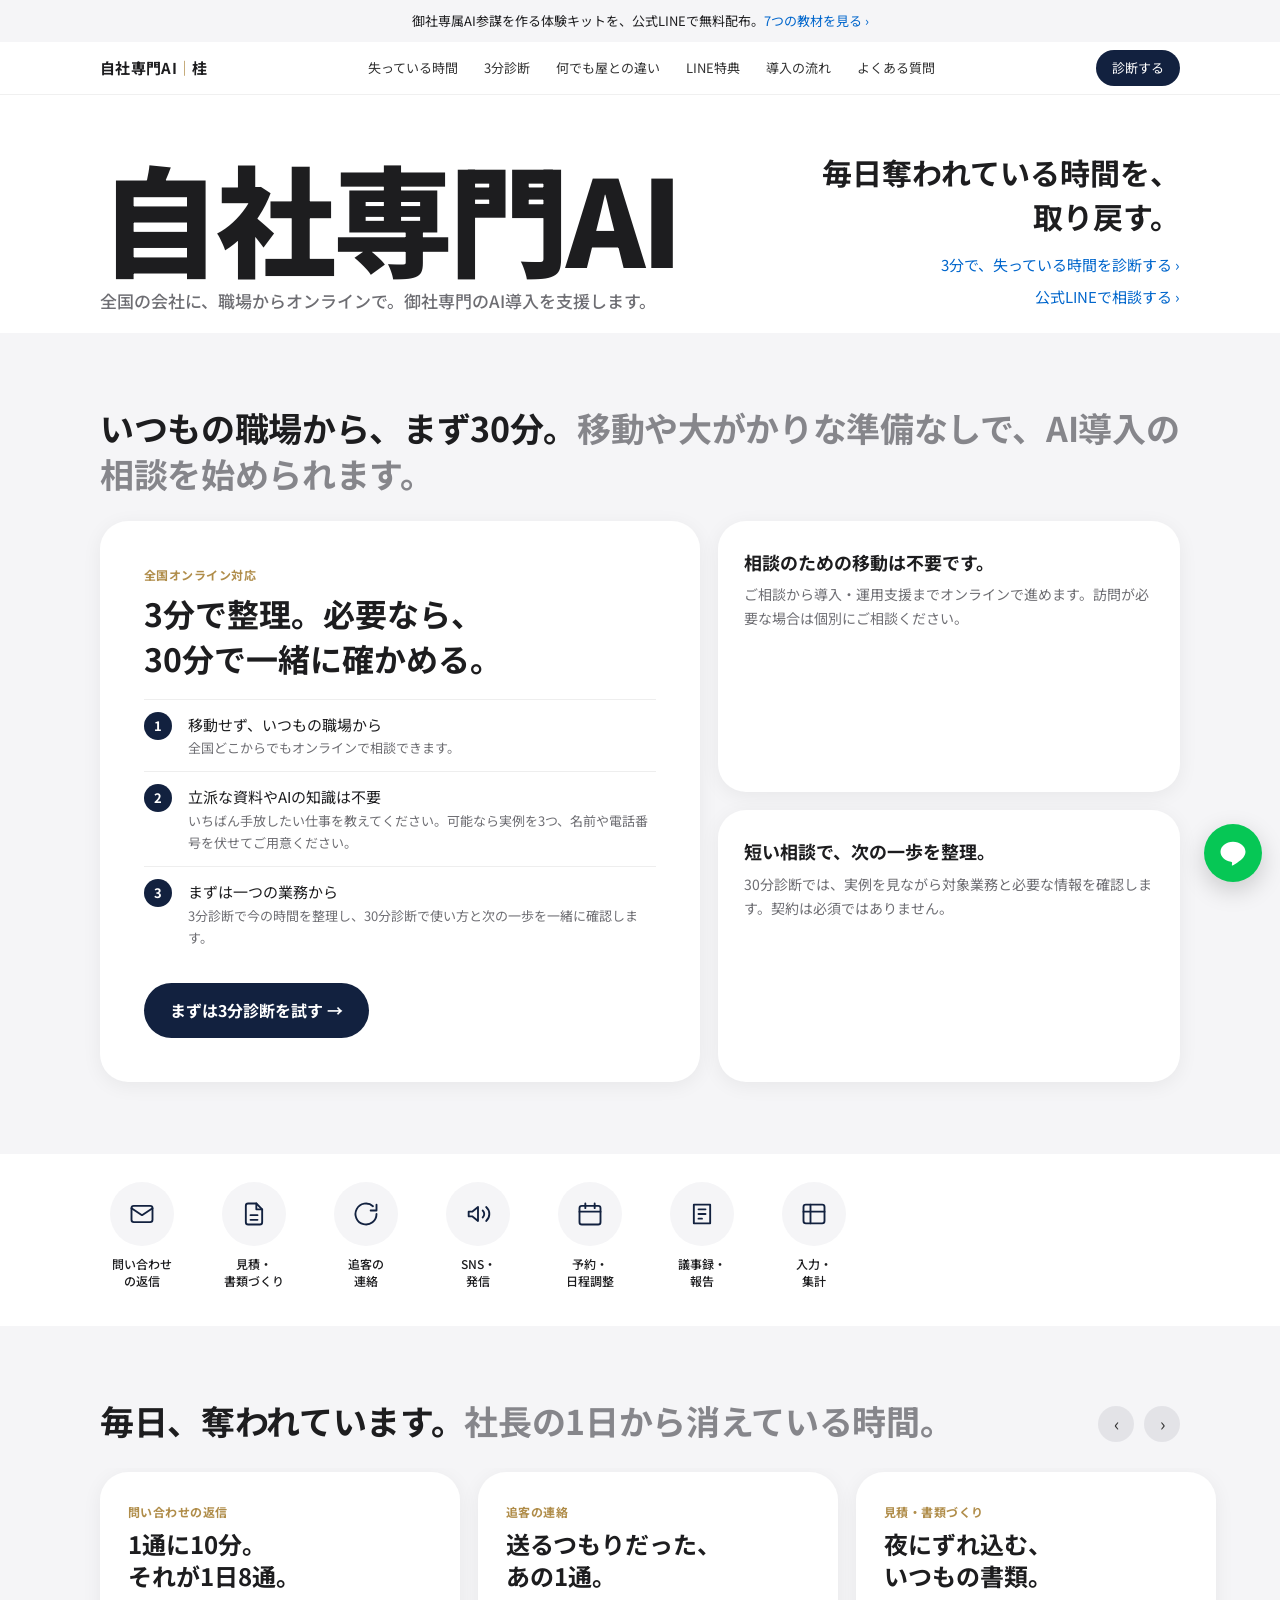
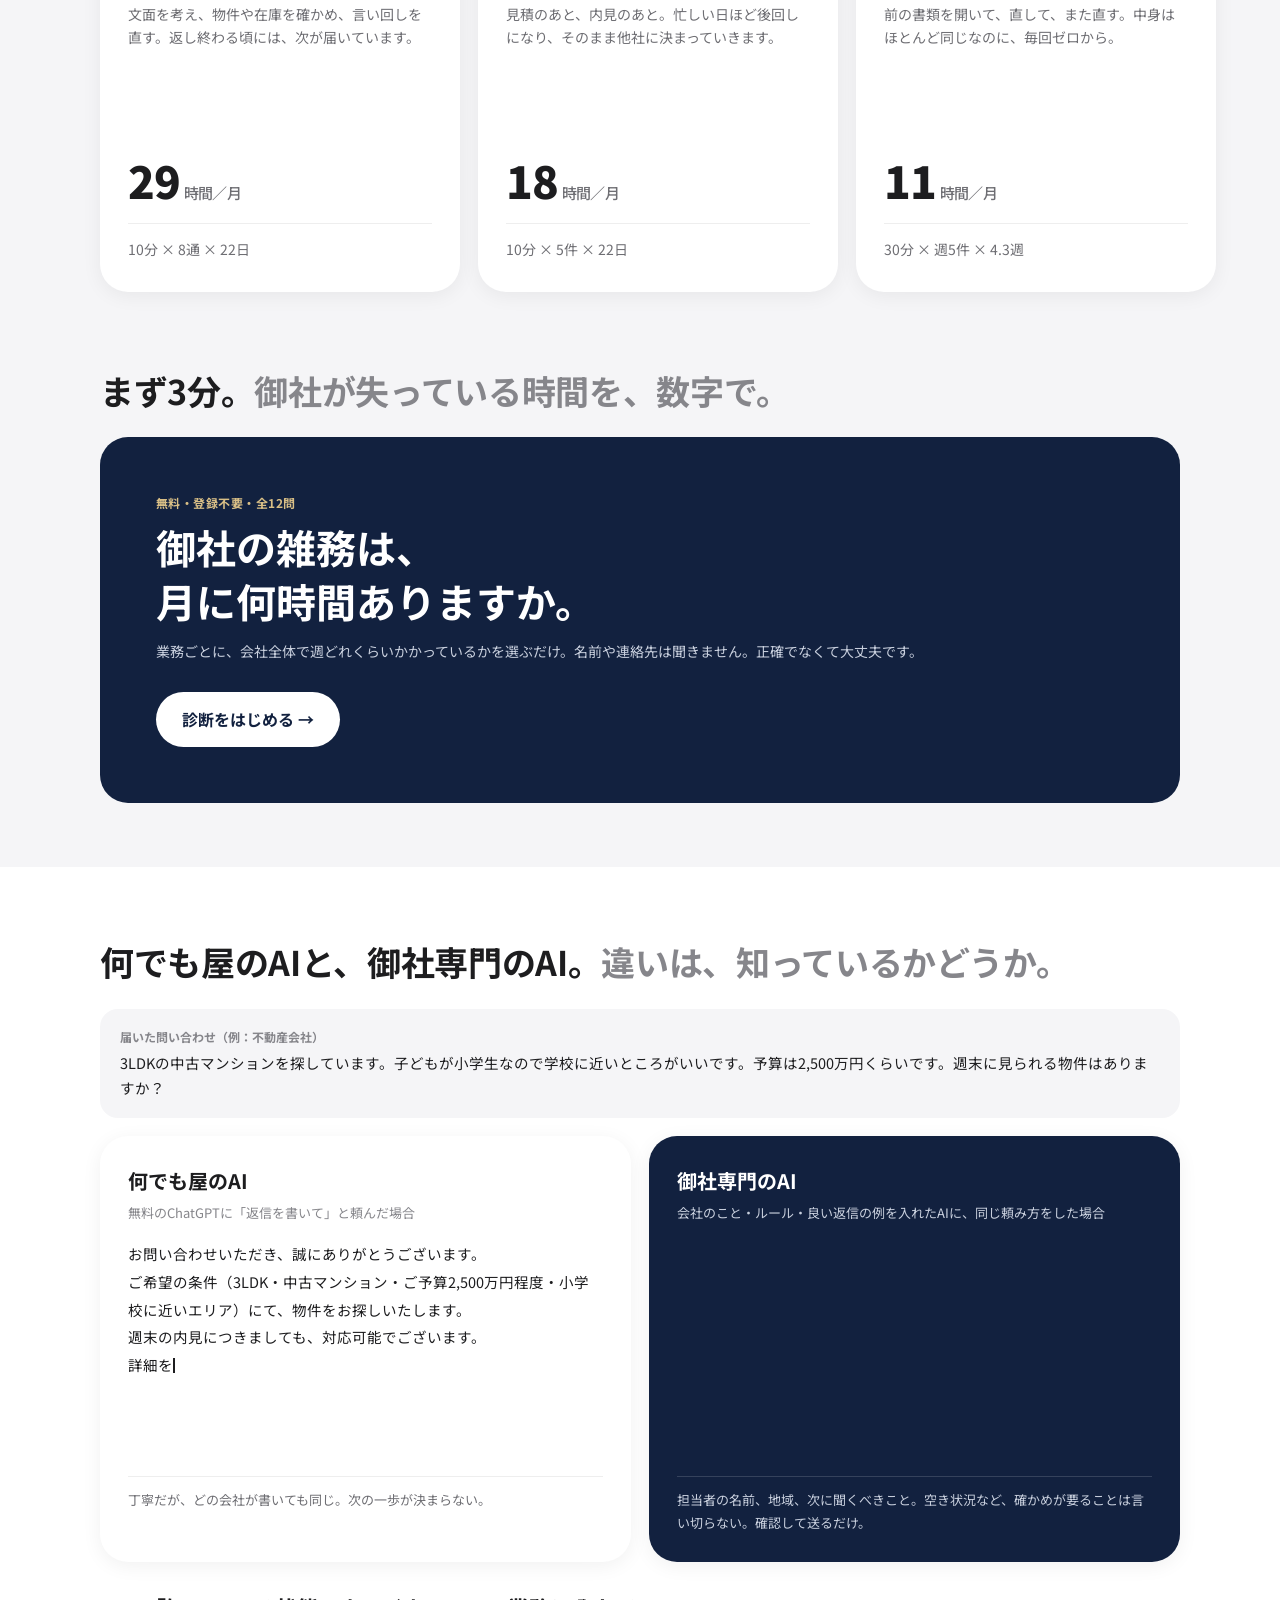
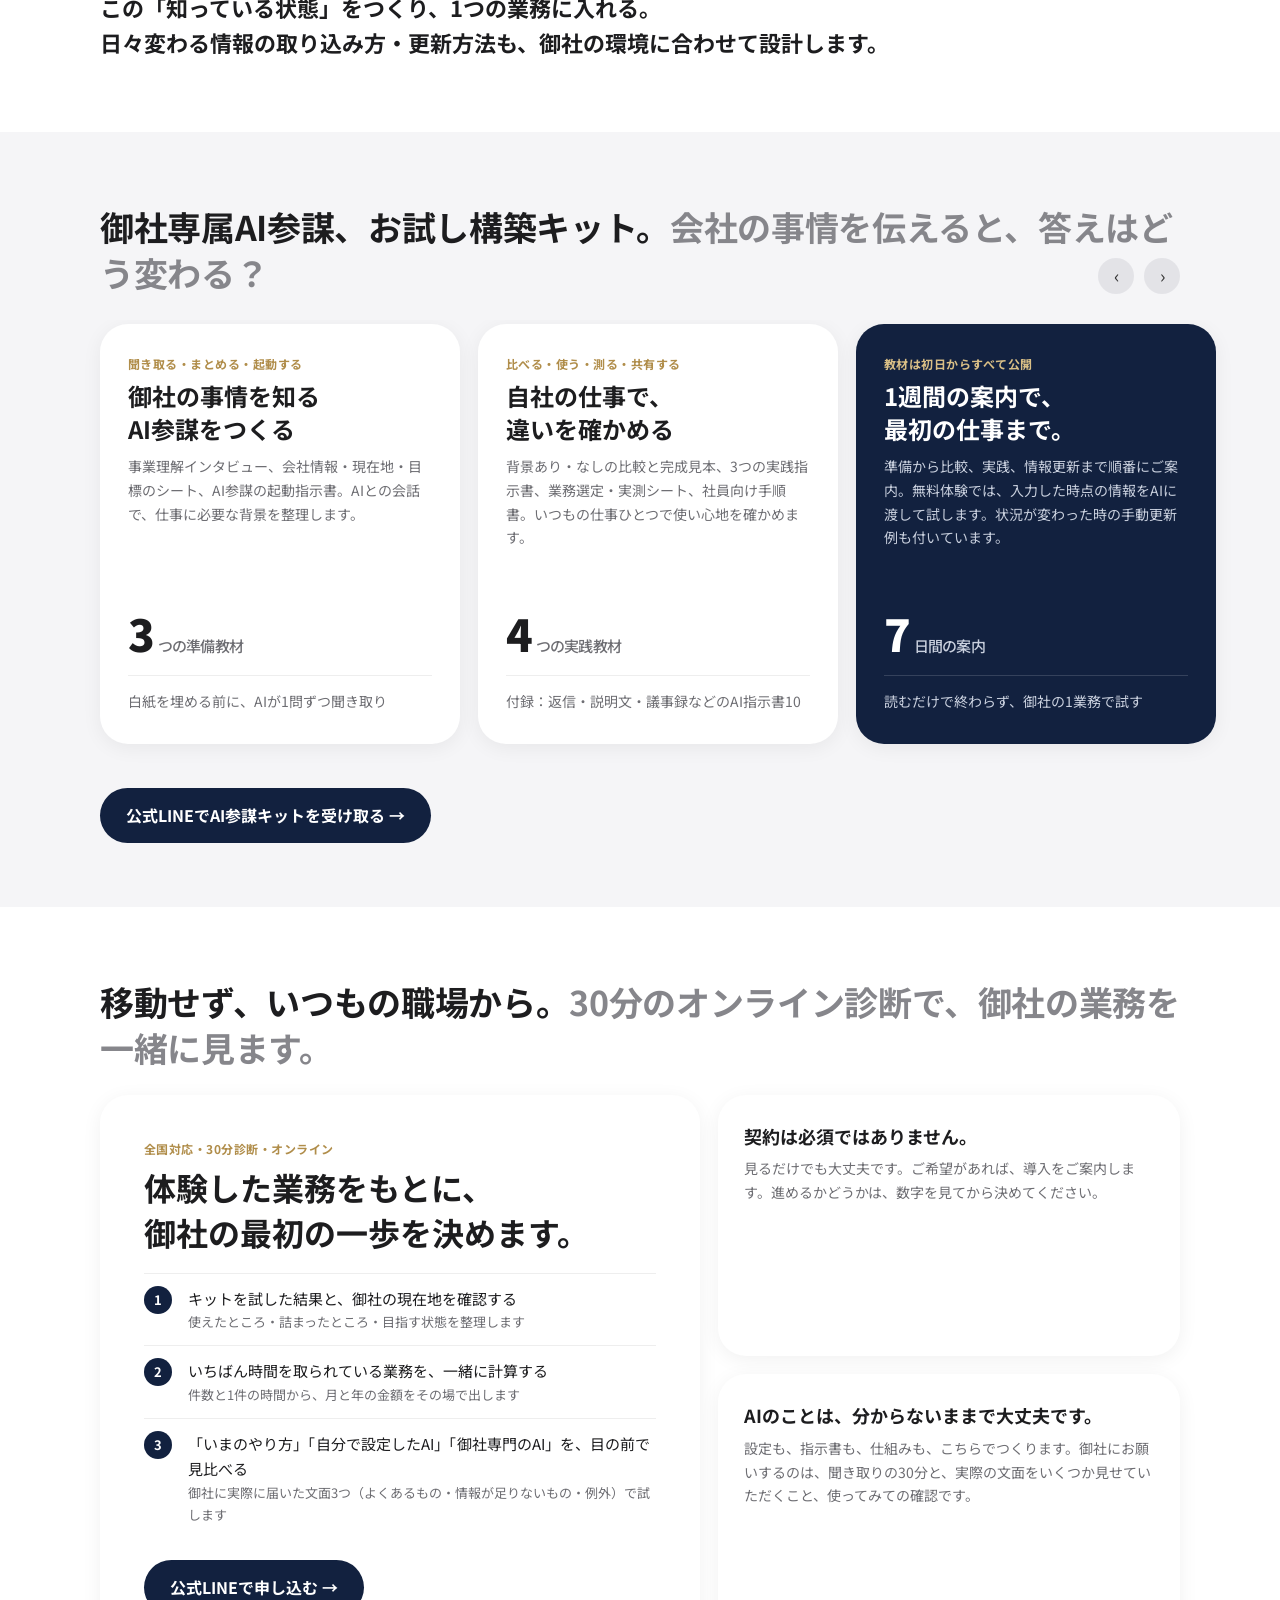
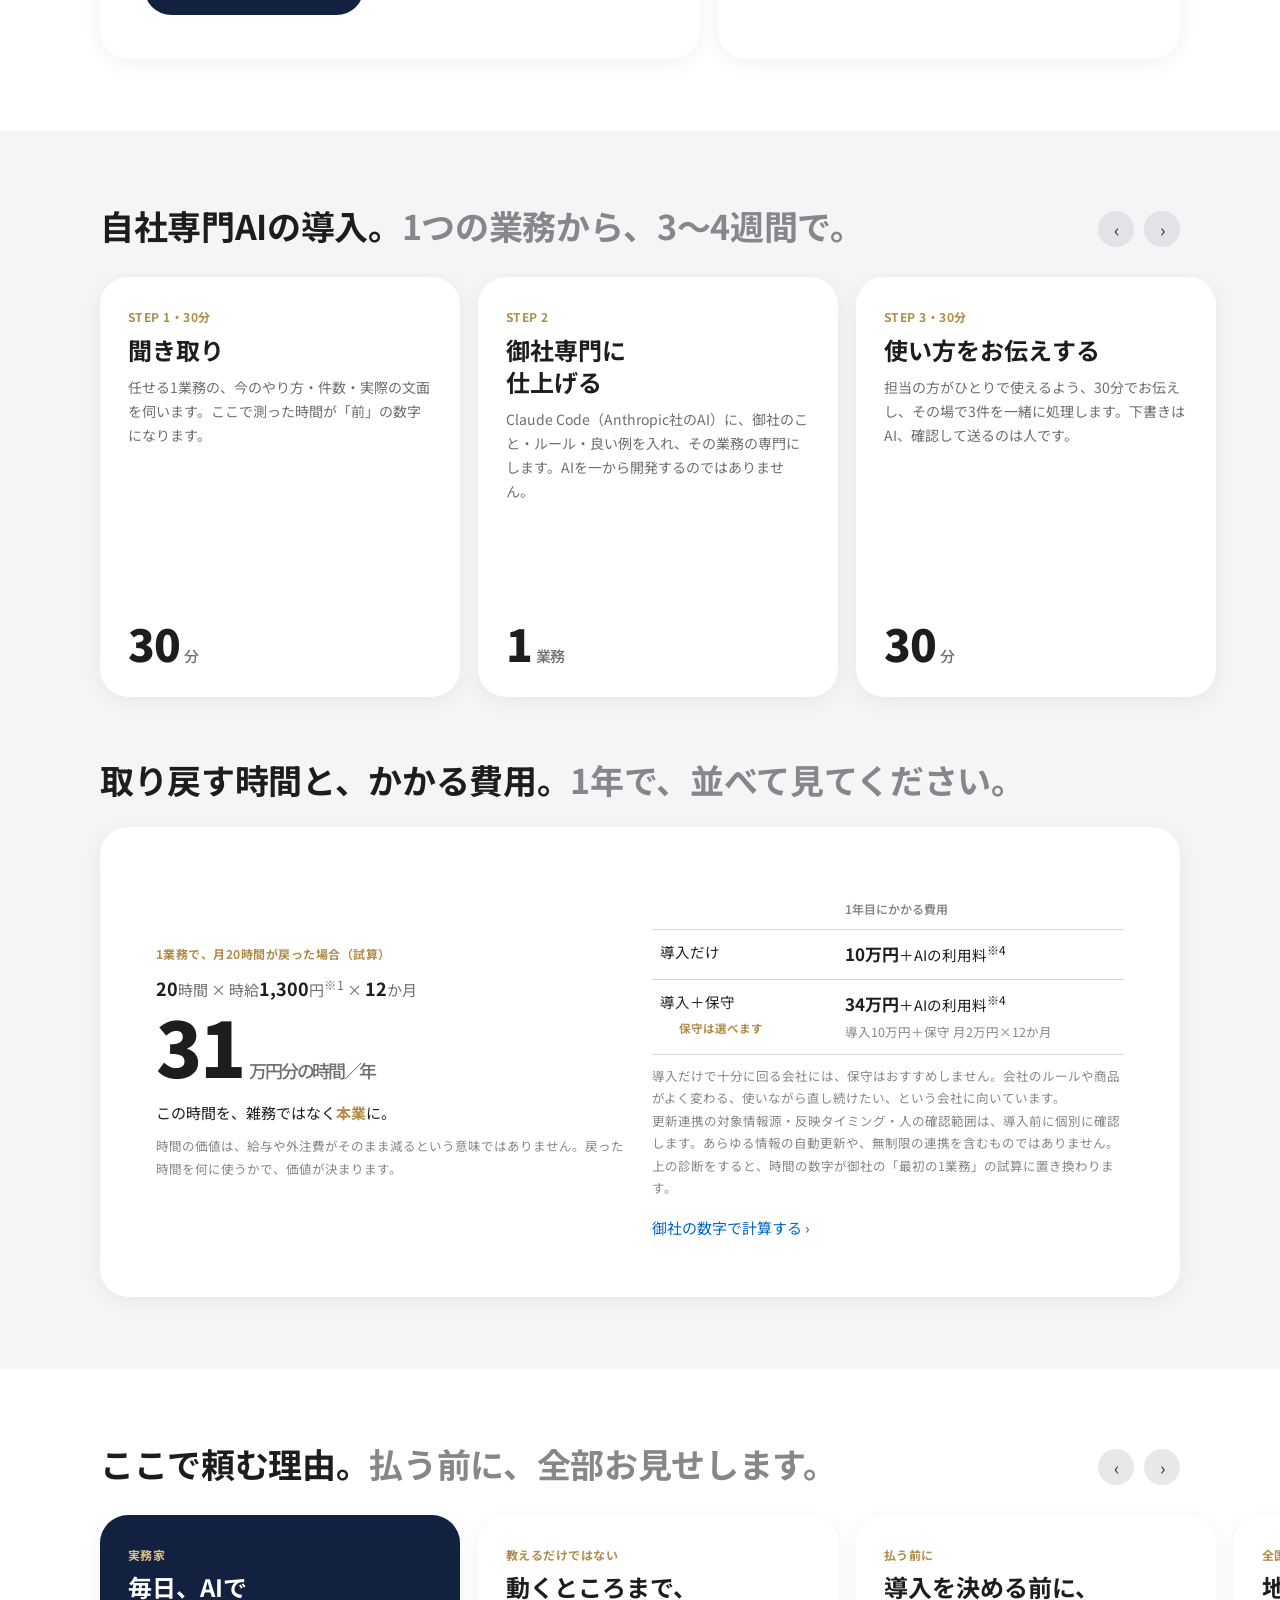
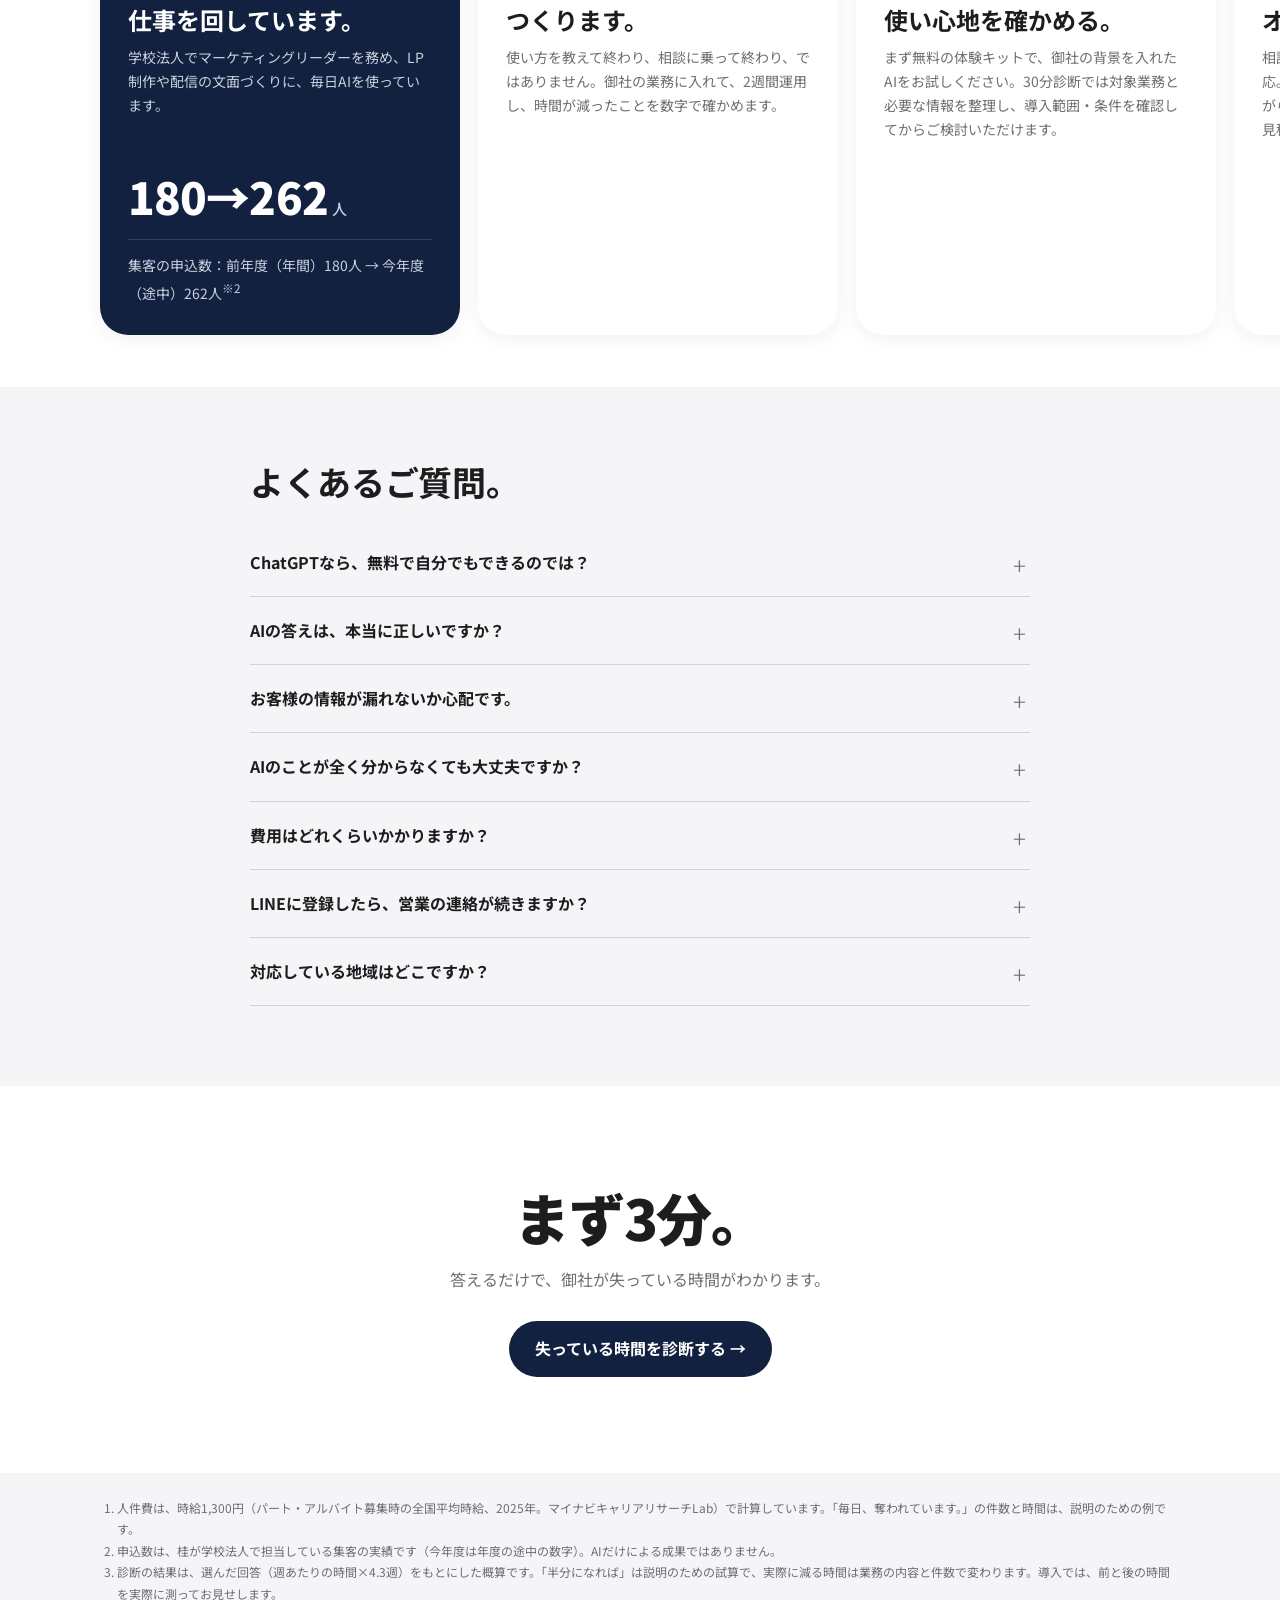
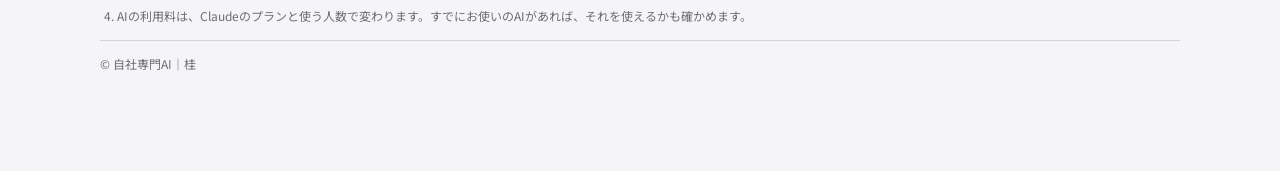
==== commit 194d02ae: "オンライン相談の便益をLPへ追加" ====
--- a/index.html
+++ b/index.html
@@ -4,7 +4,7 @@
 <meta charset="utf-8">
 <meta name="viewport" content="width=device-width, initial-scale=1">
 <title>自社専門AI｜毎日奪われている時間を、取り戻す。</title>
-<meta name="description" content="地域を問わず、全国の会社に、御社専門のAIを入れます。まず3分の診断で、御社が毎月失っている時間がわかります。">
+<meta name="description" content="全国オンライン対応。移動の手間なく、いつもの職場からAI導入を相談できます。まず3分診断で時間を整理し、必要なら30分で御社の業務を一緒に確かめます。">
 <link rel="preconnect" href="https://fonts.googleapis.com">
 <link rel="preconnect" href="https://fonts.gstatic.com" crossorigin>
 <link href="https://fonts.googleapis.com/css2?family=Noto+Sans+JP:wght@400;500;700;900&display=swap" rel="stylesheet">
@@ -222,12 +222,35 @@
 <!-- 1 1画面目 -->
 <section class="hero">
   <div class="wrap">
-    <h1 class="rv">自社専門AI<small>地域を問わず、全国の会社に、御社専門のAIを。</small></h1>
+    <h1 class="rv">自社専門AI<small>全国の会社に、職場からオンラインで。御社専門のAI導入を支援します。</small></h1>
     <div class="side rv">
       <p class="lead">毎日奪われている時間を、<br>取り戻す。</p>
       <div class="links">
         <a class="link" href="#diag">3分で、失っている時間を診断する ›</a>
         <a class="link lineLink" href="#">公式LINEで相談する ›</a>
+      </div>
+    </div>
+  </div>
+</section>
+
+<!-- オンライン相談の便益 -->
+<section class="sec gray" aria-labelledby="online-benefits">
+  <div class="wrap">
+    <h2 class="h2 rv" id="online-benefits">いつもの職場から、まず30分。<span>移動や大がかりな準備なしで、AI導入の相談を始められます。</span></h2>
+    <div class="one">
+      <div class="main rv">
+        <span class="eyebrow">全国オンライン対応</span>
+        <h3>3分で整理。必要なら、<br>30分で一緒に確かめる。</h3>
+        <ol class="flow">
+          <li>移動せず、いつもの職場から<span>全国どこからでもオンラインで相談できます。</span></li>
+          <li>立派な資料やAIの知識は不要<span>いちばん手放したい仕事を教えてください。可能なら実例を3つ、名前や電話番号を伏せてご用意ください。</span></li>
+          <li>まずは一つの業務から<span>3分診断で今の時間を整理し、30分診断で使い方と次の一歩を一緒に確認します。</span></li>
+        </ol>
+        <a class="btn navy" href="#diag">まずは3分診断を試す →</a>
+      </div>
+      <div class="side">
+        <div class="mini rv"><h4>相談のための移動は不要です。</h4><p>ご相談から導入・運用支援までオンラインで進めます。訪問が必要な場合は個別にご相談ください。</p></div>
+        <div class="mini rv"><h4>短い相談で、次の一歩を整理。</h4><p>30分診断では、実例を見ながら対象業務と必要な情報を確認します。契約は必須ではありません。</p></div>
       </div>
     </div>
   </div>
@@ -347,10 +370,10 @@
 <!-- 7 1対1 -->
 <section class="sec">
   <div class="wrap">
-    <h2 class="h2 rv">いつでもどうぞ。<span>1対1で、御社の業務を一緒に見ます。</span></h2>
+    <h2 class="h2 rv">移動せず、いつもの職場から。<span>30分のオンライン診断で、御社の業務を一緒に見ます。</span></h2>
     <div class="one">
       <div class="main rv">
-        <span class="eyebrow">30分診断・オンライン</span>
+        <span class="eyebrow">全国対応・30分診断・オンライン</span>
         <h3>体験した業務をもとに、<br>御社の最初の一歩を決めます。</h3>
         <ol class="flow">
           <li>キットを試した結果と、御社の現在地を確認する<span>使えたところ・詰まったところ・目指す状態を整理します</span></li>
@@ -417,7 +440,7 @@
       <article class="card navy rv"><span class="eyebrow">実務家</span><h3>毎日、AIで<br>仕事を回しています。</h3><p>学校法人でマーケティングリーダーを務め、LP制作や配信の文面づくりに、毎日AIを使っています。</p><div class="big">180→262<small>人</small></div><div class="calc">集客の申込数：前年度（年間）180人 → 今年度（途中）262人<sup>※2</sup></div></article>
       <article class="card rv"><span class="eyebrow">教えるだけではない</span><h3>動くところまで、<br>つくります。</h3><p>使い方を教えて終わり、相談に乗って終わり、ではありません。御社の業務に入れて、2週間運用し、時間が減ったことを数字で確かめます。</p></article>
       <article class="card rv"><span class="eyebrow">払う前に</span><h3>導入を決める前に、<br>使い心地を確かめる。</h3><p>まず無料の体験キットで、御社の背景を入れたAIをお試しください。30分診断では対象業務と必要な情報を整理し、導入範囲・条件を確認してからご検討いただけます。</p></article>
-      <article class="card rv"><span class="eyebrow">全国対応</span><h3>地域を問わず、<br>オンラインで伴走。</h3><p>相談から導入・運用支援まで、オンラインで対応します。見積書・請求書もきちんとお出しします。</p></article>
+      <article class="card rv"><span class="eyebrow">全国対応</span><h3>地域を問わず、<br>オンラインで伴走。</h3><p>相談から導入・運用支援までオンラインで対応。相談のための移動は不要です。画面を見ながら、御社の仕事に合わせて一緒に進めます。見積書・請求書もきちんとお出しします。</p></article>
     </div>
   </div>
 </section>
@@ -432,7 +455,7 @@
     <details><summary>AIのことが全く分からなくても大丈夫ですか？</summary><p>大丈夫です。どの業務を任せるかを一緒に決め、設定も仕組みもこちらでつくります。導入後は、社員の方が使えるようになるまでお伝えします。</p></details>
     <details><summary>費用はどれくらいかかりますか？</summary><p>診断、7教材とAI指示書10付録を含む体験キット、7日間の案内は無料です。自社専門AIの導入は1業務10万円（一括）、保守は月2万円で、保守に入るかは2週間の運用のあとに選べます。導入ではClaude（Anthropic社のAI）を使うため、別にClaudeの利用料（月額）がかかります。金額はプランと使う人数で変わるので、30分診断でご案内します。</p></details>
     <details><summary>LINEに登録したら、営業の連絡が続きますか？</summary><p>しつこい営業はいたしません。登録時に体験キットをお届けし、その後1週間、準備・比較・実践・情報更新の取り組み方をご案内します。ご希望の方には30分診断をご案内します。不要になったら、いつでもブロックしていただけます。</p></details>
-    <details><summary>対応している地域はどこですか？</summary><p>地域を限定せず、全国の事業者にオンラインでご相談・導入支援を行います。訪問が必要な場合は個別にご相談ください。</p></details>
+    <details><summary>対応している地域はどこですか？</summary><p>全国の事業者にオンラインでご相談・導入支援を行います。相談のための移動は不要です。画面を見ながら進められ、訪問が必要な場合は個別にご相談ください。</p></details>
   </div>
 </section>
 
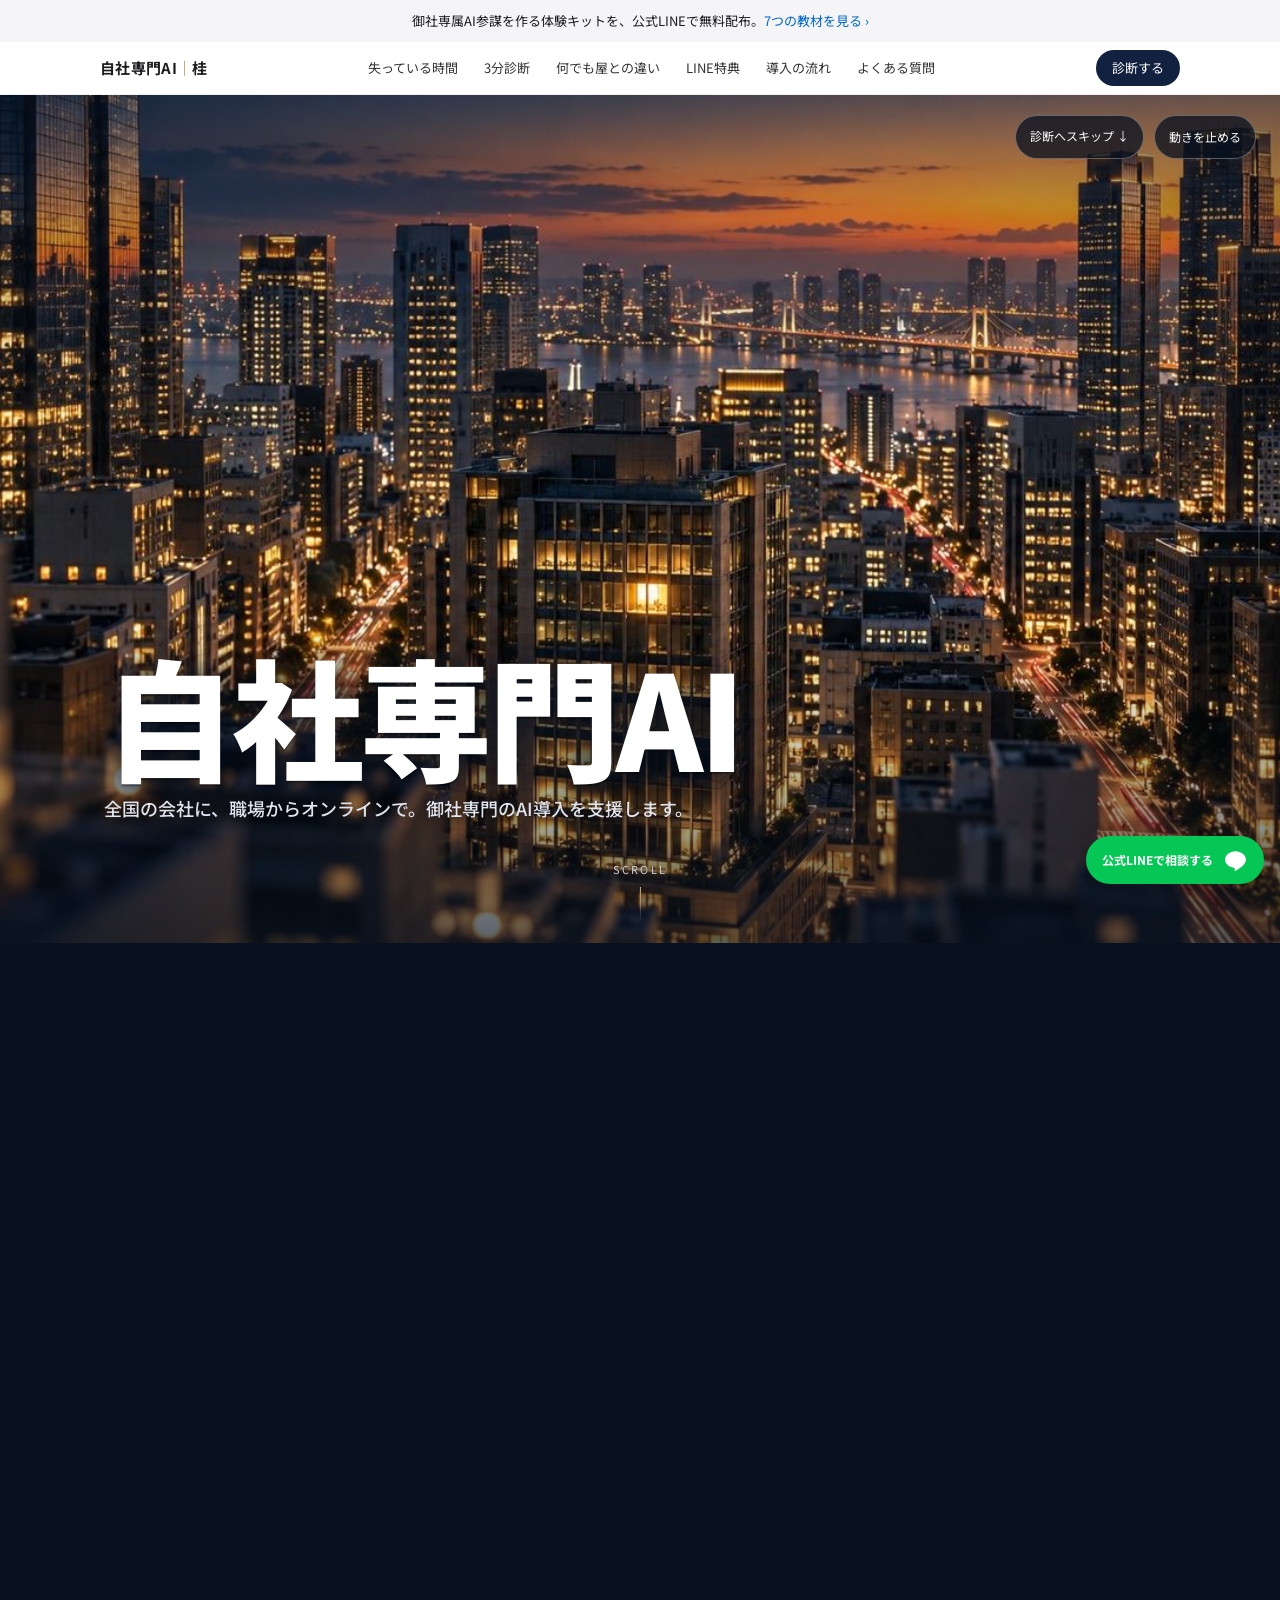
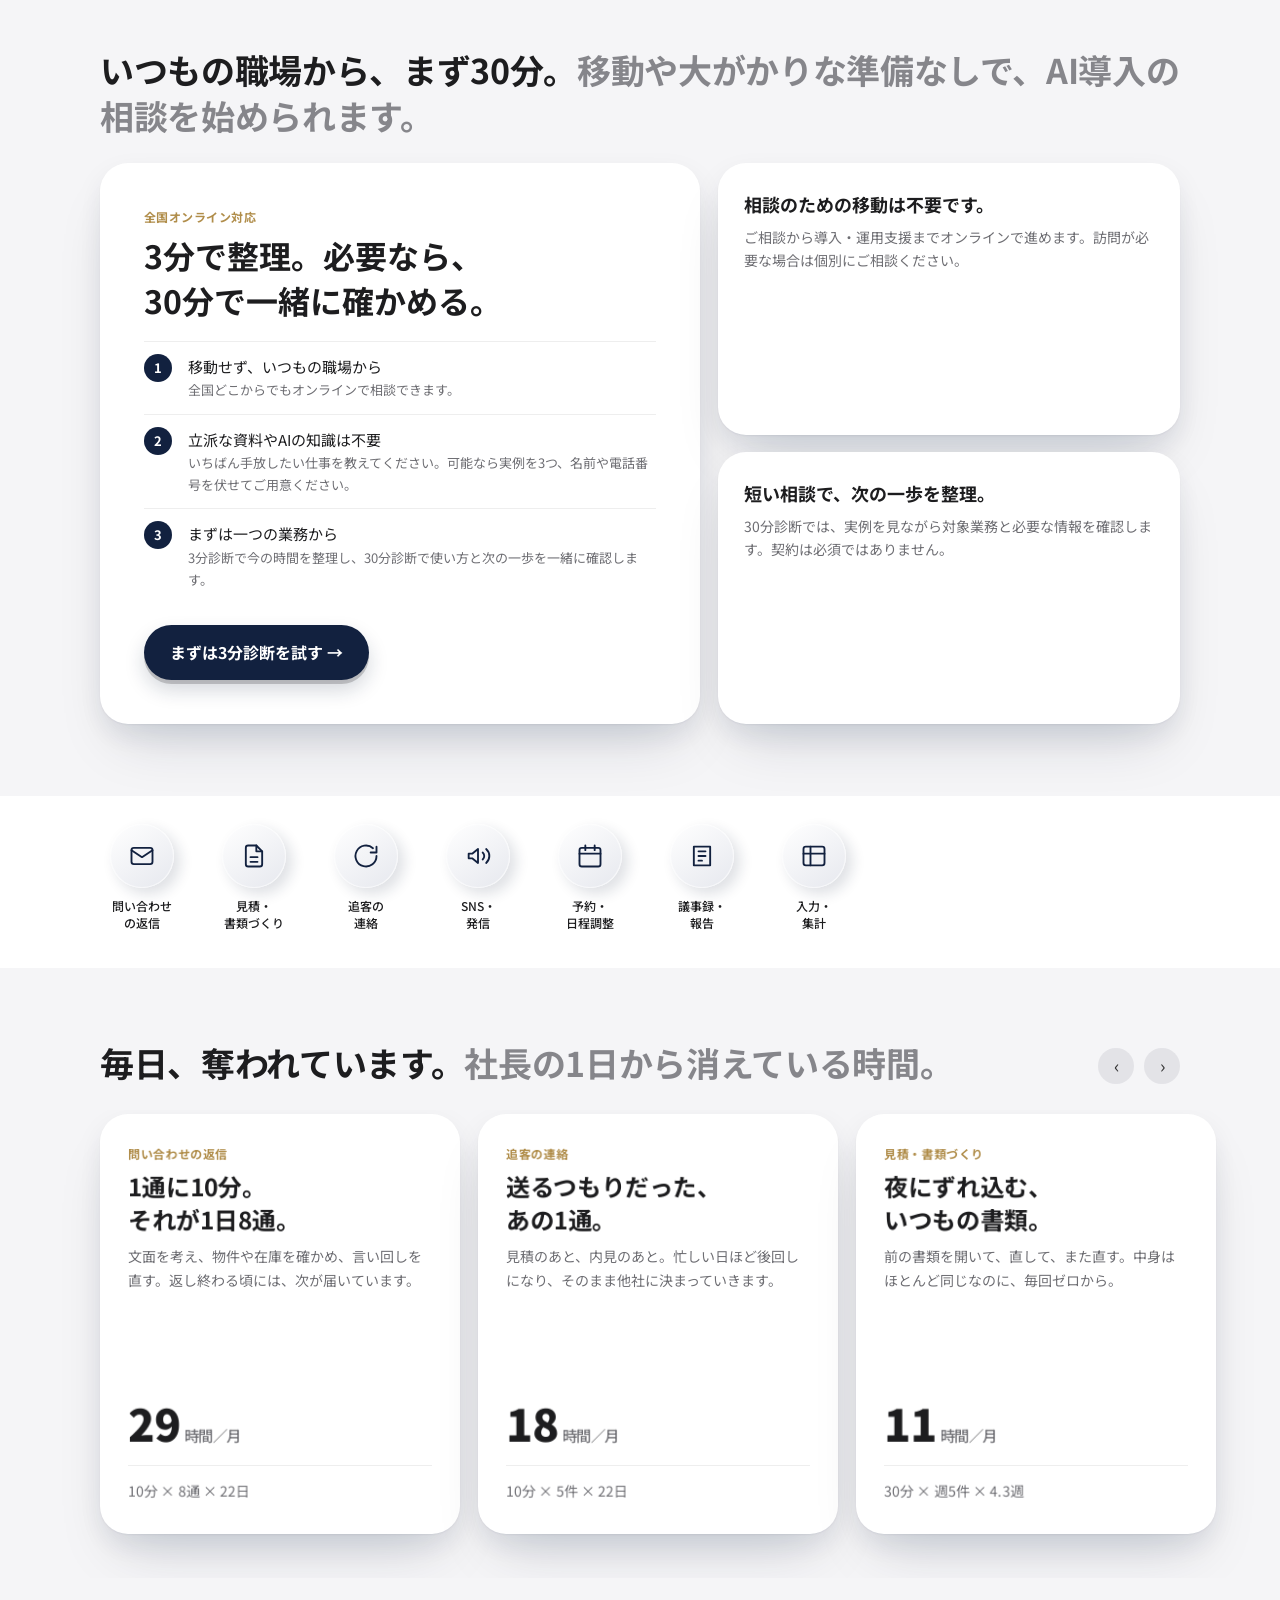
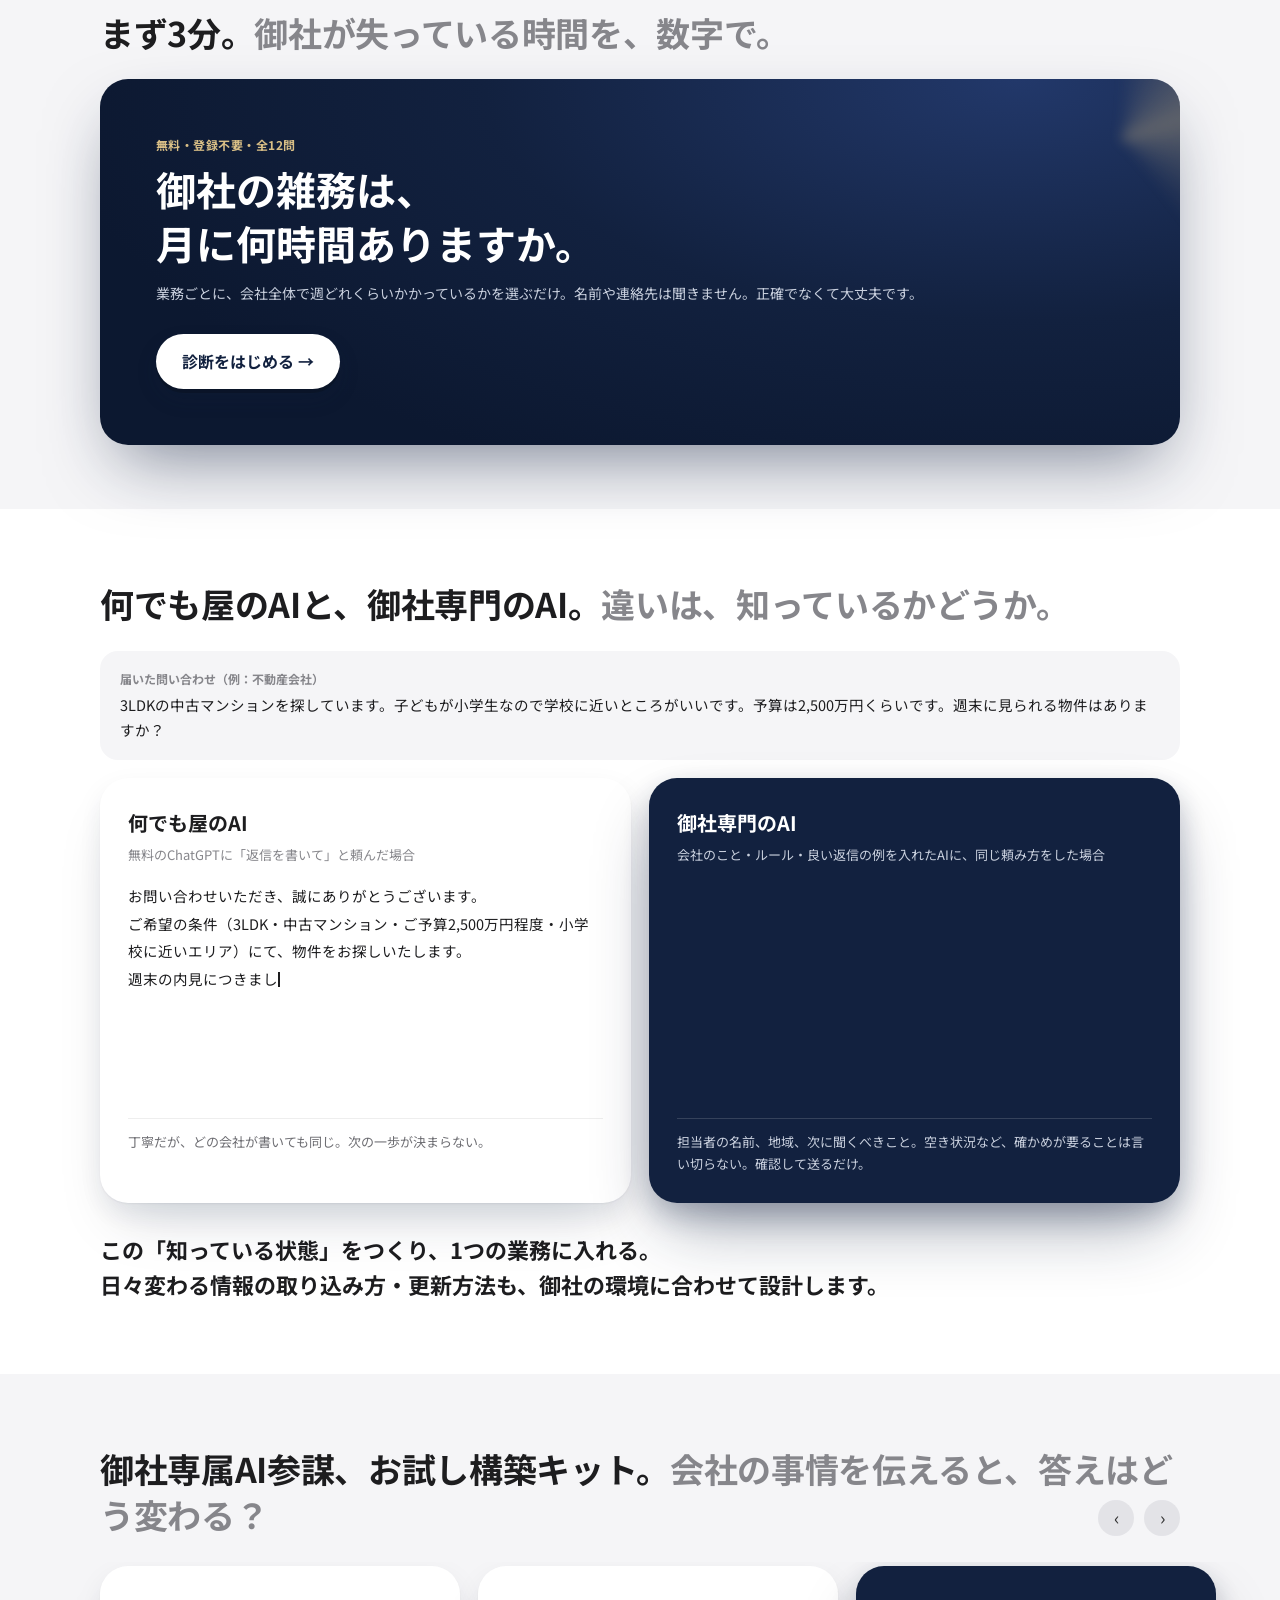
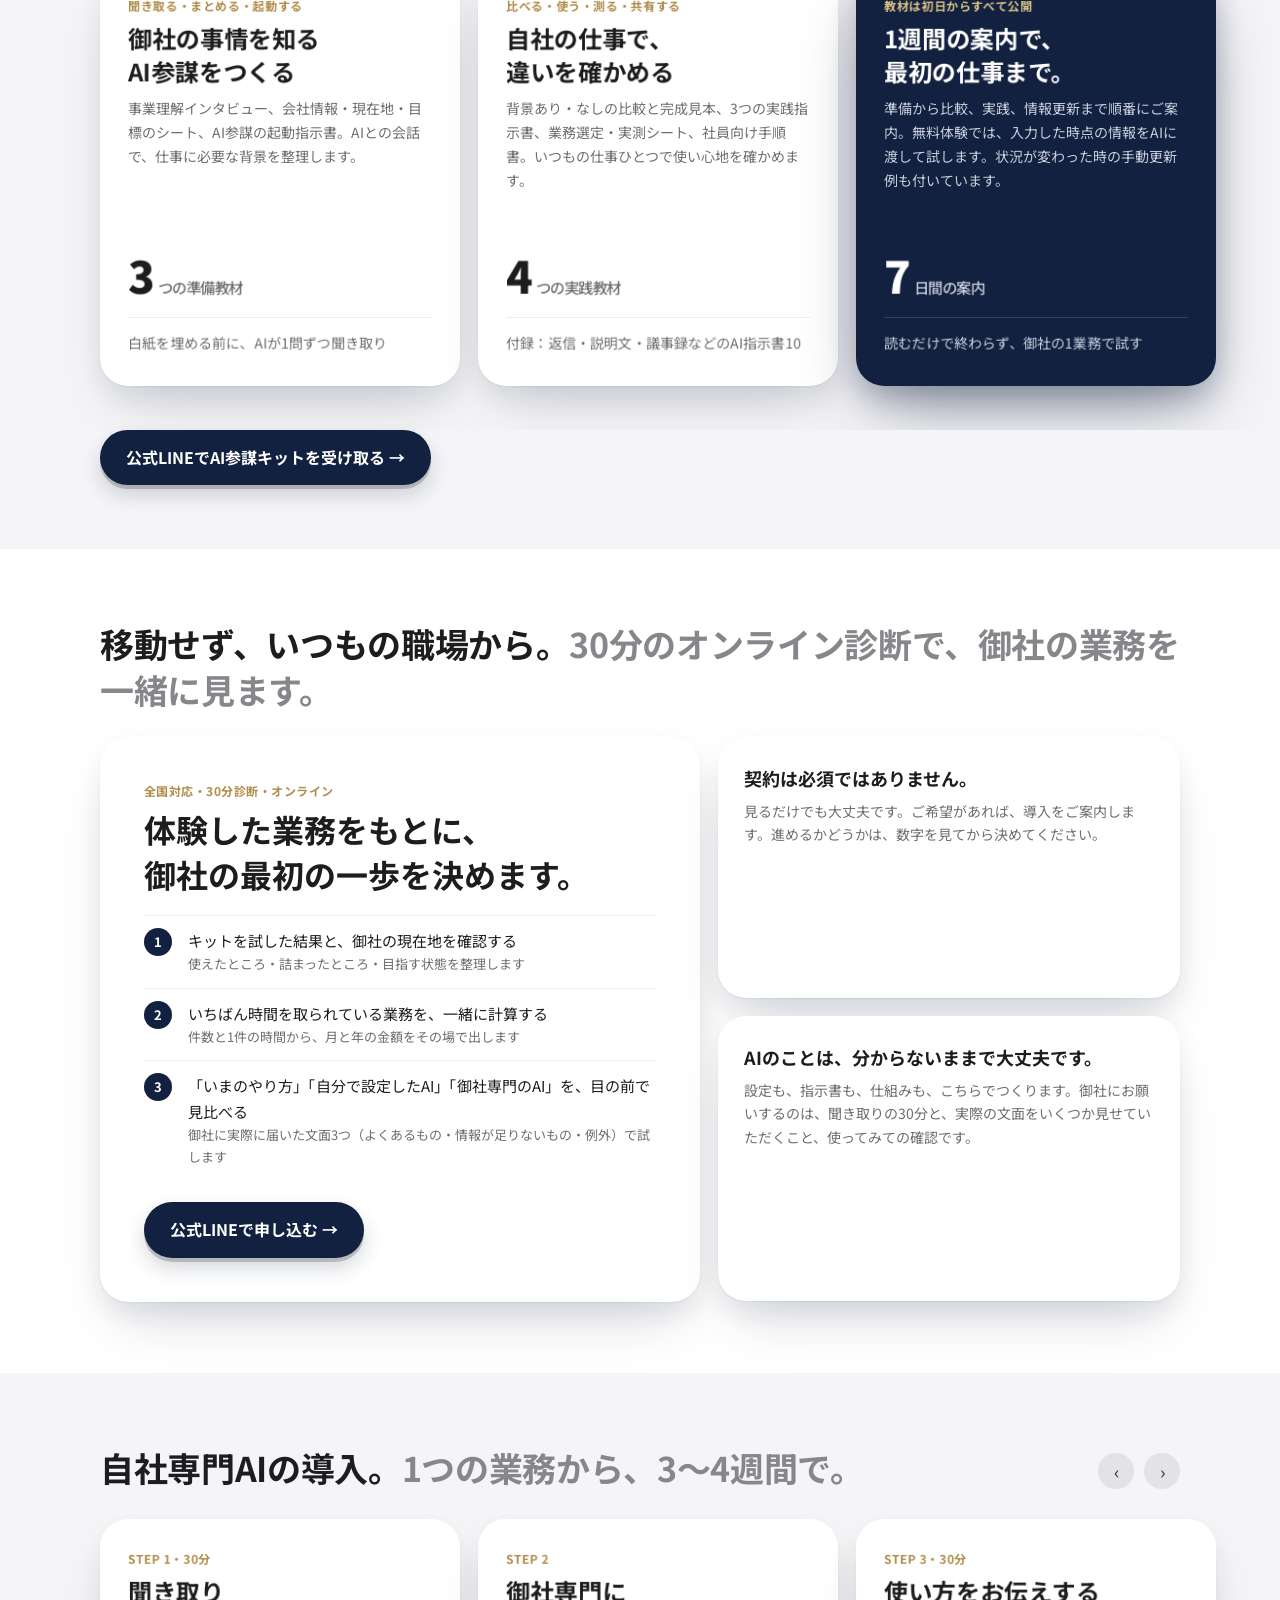
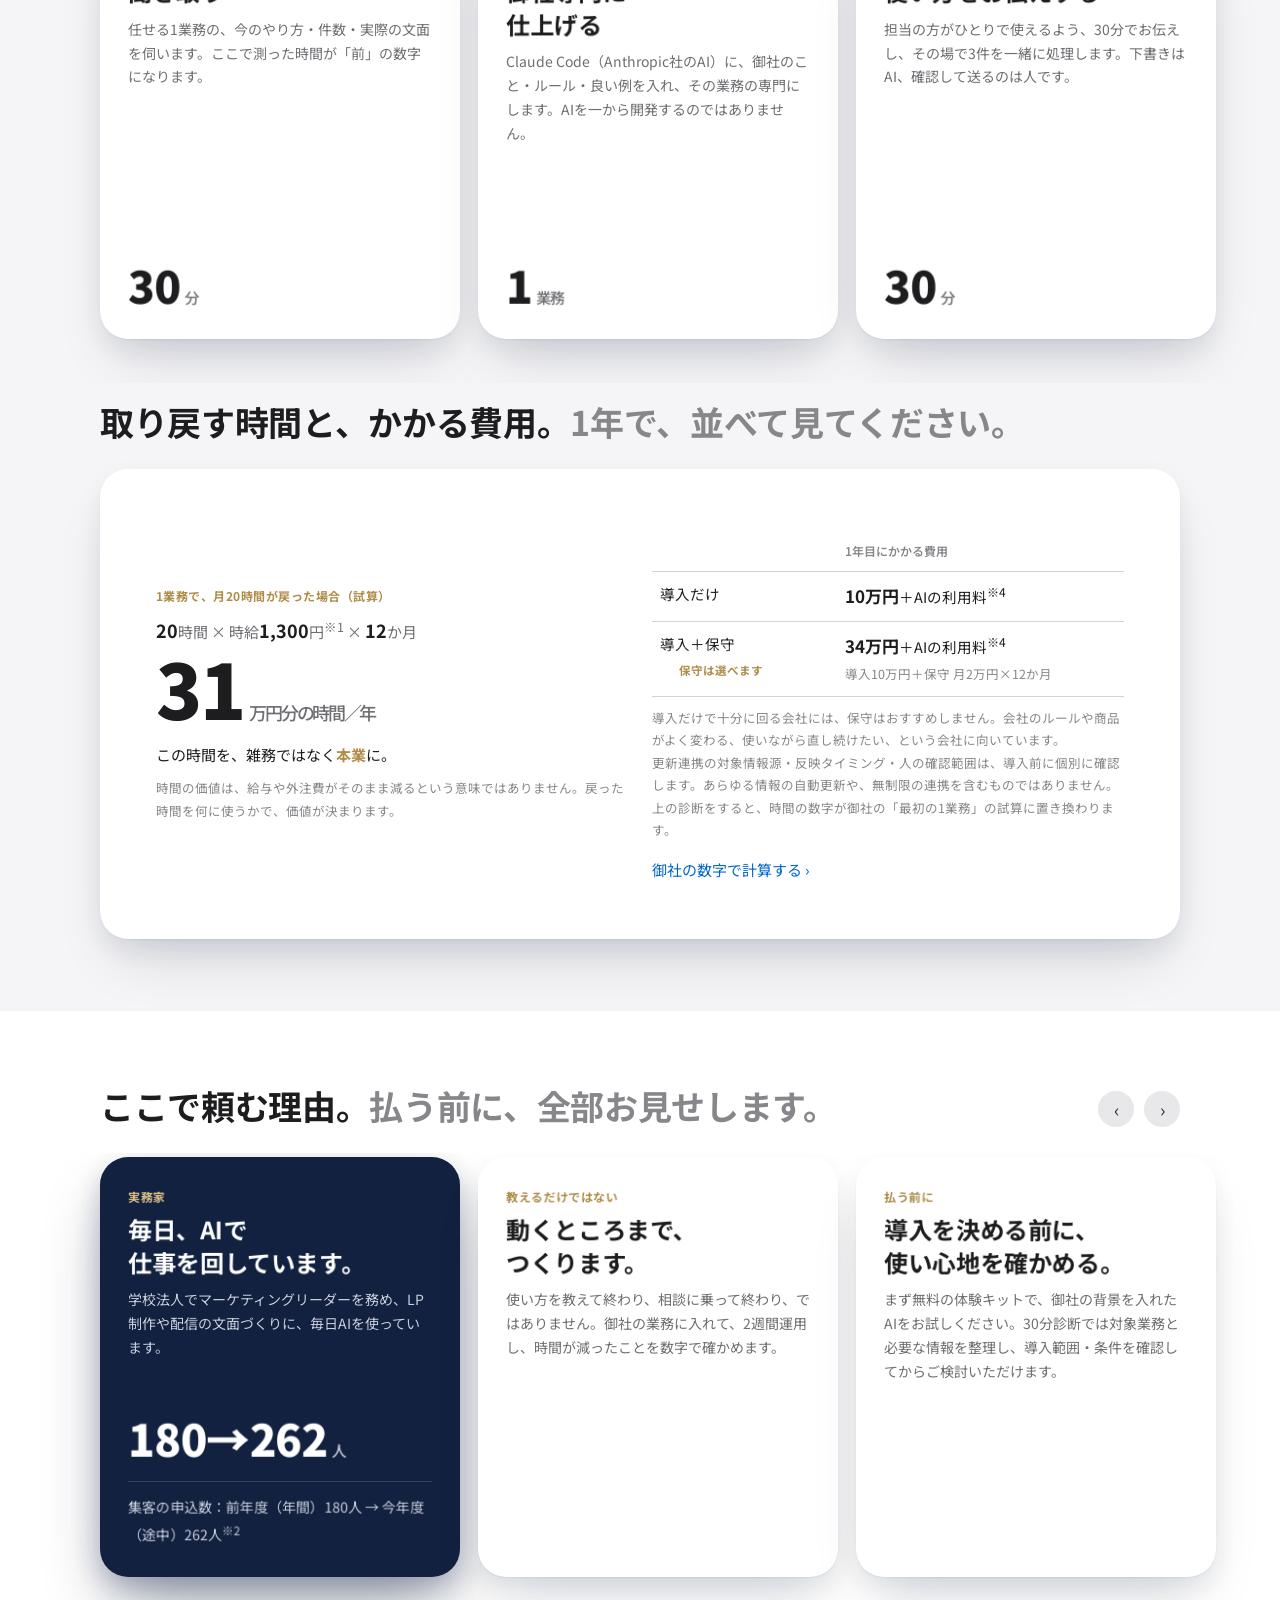
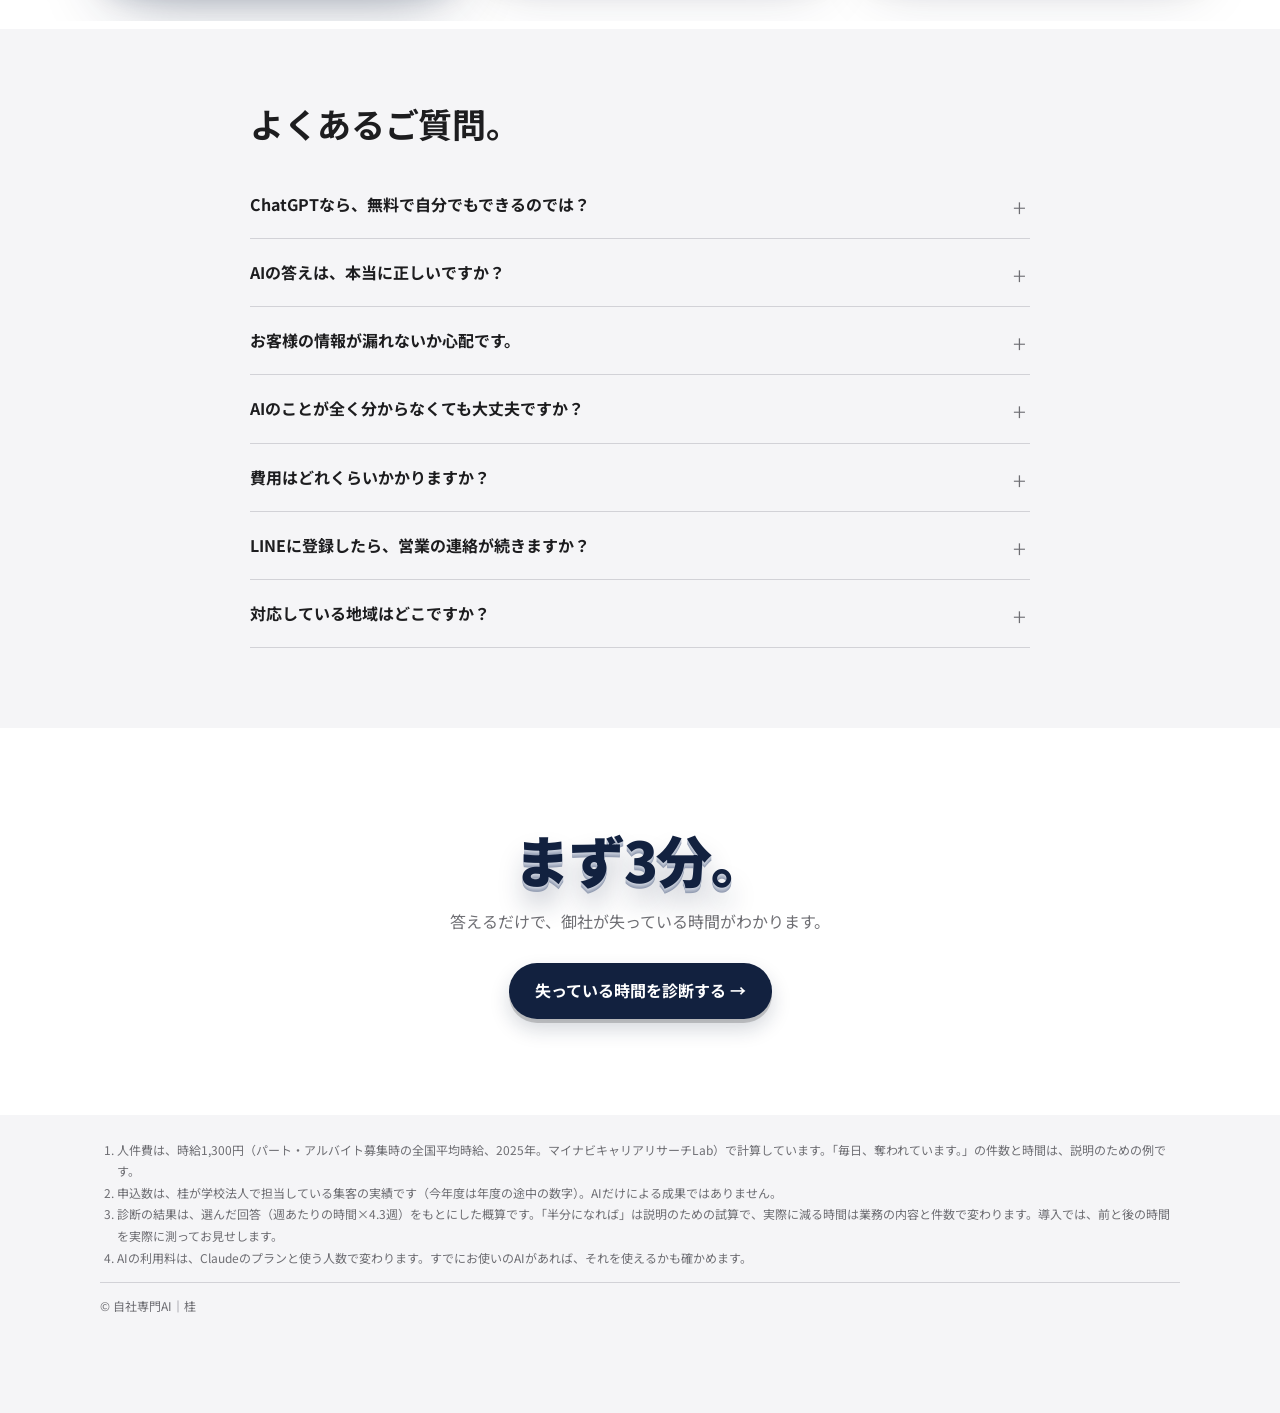
==== commit 7c1844ca: "1画面目をスクロール連動の映像に刷新し、キャッチコピーを変更 - 夜の都会から灯った窓、机のPCへ寄っていく映像を、スクロールでコマ送り - キャッチ：人を雇わずに、御社を知り尽くした右腕を。 - 動" ====
--- a/index.html
+++ b/index.html
@@ -3,8 +3,9 @@
 <head>
 <meta charset="utf-8">
 <meta name="viewport" content="width=device-width, initial-scale=1">
-<title>自社専門AI｜毎日奪われている時間を、取り戻す。</title>
+<title>自社専門AI｜人を雇わずに、御社を知り尽くした右腕を。</title>
 <meta name="description" content="全国オンライン対応。移動の手間なく、いつもの職場からAI導入を相談できます。まず3分診断で時間を整理し、必要なら30分で御社の業務を一緒に確かめます。">
+<link rel="preload" as="image" href="frames/f000.jpg?v=2">
 <link rel="preconnect" href="https://fonts.googleapis.com">
 <link rel="preconnect" href="https://fonts.gstatic.com" crossorigin>
 <link href="https://fonts.googleapis.com/css2?family=Noto+Sans+JP:wght@400;500;700;900&display=swap" rel="stylesheet">
@@ -41,15 +42,6 @@
 .nav a:hover{color:#000}
 .hdr .cta{font-size:13px;background:var(--navy);color:#fff;padding:7px 16px;border-radius:999px}
 @media(min-width:900px){.nav{display:flex}}
-
-/* 1画面目 */
-.hero{padding:56px 0 24px}
-.hero .wrap{display:grid;gap:20px}
-.hero h1{font-size:clamp(56px,13vw,120px);font-weight:900;letter-spacing:-.03em;line-height:1.02}
-.hero h1 small{display:block;font-size:clamp(14px,2.4vw,17px);font-weight:500;color:var(--sub);letter-spacing:0;margin-top:14px}
-.hero .lead{font-size:clamp(22px,3.6vw,30px);font-weight:700;line-height:1.45}
-.hero .links{display:flex;flex-direction:column;gap:6px;margin-top:14px}
-@media(min-width:900px){.hero .wrap{grid-template-columns:1.1fr .9fr;align-items:end}.hero .side{text-align:right}.hero .links{align-items:flex-end}}
 
 /* 業務アイコン列 */
 .icons{display:flex;gap:28px;overflow-x:auto;scroll-snap-type:x mandatory;padding:28px 20px 36px;max-width:var(--w);margin:0 auto;scrollbar-width:none}
@@ -201,7 +193,105 @@
 @keyframes rise{from{opacity:0;transform:translateY(16px)}to{opacity:1;transform:none}}
 @keyframes blink{50%{opacity:0}}
 @media (prefers-reduced-motion: reduce){.rv{opacity:1;transform:none;transition:none}.card,.card:hover{transition:none;transform:none}html{scroll-behavior:auto}.pane .out .caret{animation:none}}
+
+/* ===== 3D ===== */
+/* 1画面目：スクロールで、夜の町から灯った窓、机のPC画面へ寄っていく映像（連番JPGをコマ送り） */
+.film{position:relative;height:520vh;background:#08111f;color:#fff}
+.stage{position:sticky;top:0;height:100vh;height:100svh;overflow:hidden}
+#filmCv{position:absolute;inset:0;width:100%;height:100%;display:block}
+.stage:after{content:"";position:absolute;inset:0;pointer-events:none;
+  background:radial-gradient(120% 90% at 50% 50%,rgba(8,17,31,0) 40%,rgba(8,17,31,.55) 100%),linear-gradient(to bottom,rgba(8,17,31,.35),rgba(8,17,31,0) 30%,rgba(8,17,31,0) 65%,rgba(8,17,31,.6))}
+.beat{position:absolute;z-index:2;left:0;right:0;padding:0 24px;max-width:var(--w);margin:0 auto;opacity:0;will-change:opacity,transform;pointer-events:none}
+.beat.on{pointer-events:auto}
+.beat h1{font-size:clamp(56px,13vw,132px);font-weight:900;letter-spacing:-.03em;line-height:1.02;text-shadow:0 2px 0 rgba(0,0,0,.25),0 18px 40px rgba(0,0,0,.55)}
+.beat h1 small{display:block;font-size:clamp(14px,2.4vw,18px);font-weight:500;color:#dfe4ee;letter-spacing:0;margin-top:16px;text-shadow:0 2px 12px rgba(0,0,0,.6)}
+.beat .say{font-size:clamp(28px,5vw,52px);font-weight:700;line-height:1.4;text-shadow:0 4px 24px rgba(0,0,0,.6)}
+.beat .say span{display:block;font-size:.55em;font-weight:500;color:#dfe4ee;margin-top:10px}
+.beat .lead{font-size:clamp(32px,5.6vw,60px);font-weight:900;line-height:1.3;letter-spacing:-.01em;text-shadow:0 4px 30px rgba(8,17,31,.8)}
+.beat .sub{margin-top:14px;font-size:clamp(15px,2.2vw,20px);font-weight:500;color:#e8ecf4;text-shadow:0 2px 14px rgba(8,17,31,.9)}
+.beat .links{display:flex;flex-wrap:wrap;align-items:center;gap:14px 22px;margin-top:26px}
+.beat .link{color:var(--gold2);text-shadow:0 2px 10px rgba(0,0,0,.6)}
+.b1{bottom:14vh}.b2{top:22vh}.b3{bottom:16vh}.b4{top:32vh}
+.b2,.b3{text-align:center}
+.scroll{position:absolute;left:50%;bottom:22px;z-index:2;transform:translateX(-50%);font-size:11px;letter-spacing:.2em;color:#c9d0de;display:flex;flex-direction:column;align-items:center;gap:8px;transition:opacity .4s}
+.scroll i{width:1px;height:34px;background:linear-gradient(var(--gold2),transparent);animation:drop 1.8s ease-in-out infinite}
+@keyframes drop{0%{transform:scaleY(0);transform-origin:top}50%{transform:scaleY(1);transform-origin:top}51%{transform-origin:bottom}100%{transform:scaleY(0);transform-origin:bottom}}
+.meter{position:absolute;z-index:2;right:20px;top:50%;width:2px;height:120px;margin-top:-60px;background:rgba(255,255,255,.15);border-radius:2px}
+.meter i{display:block;width:100%;height:0;background:var(--gold2);border-radius:2px}
+@media(max-width:699px){.film{height:420vh}.meter{display:none}.b1{bottom:12vh}}
+
+/* 浮かび上がる時、手前に起き上がる */
+.rv{transform:perspective(1200px) translateY(40px) rotateX(16deg);transform-origin:50% 0}
+
+/* カードを手で傾けられる立体に */
+.track{perspective:1400px}
+.tilt{transform-style:preserve-3d;will-change:transform;position:relative}
+.tilt h3,.tilt .big,.tilt .res,.tilt .v{transform:translateZ(36px)}
+.tilt .eyebrow,.tilt .calc{transform:translateZ(18px)}
+.tilt .glare{position:absolute;inset:0;border-radius:inherit;pointer-events:none;opacity:0;transition:opacity .3s;
+  background:radial-gradient(circle at var(--gx,50%) var(--gy,50%),rgba(255,255,255,.35),rgba(255,255,255,0) 55%);mix-blend-mode:soft-light}
+.tilt:hover .glare{opacity:1}
+.card,.pane,.one .main,.one .mini,.value{box-shadow:0 1px 2px rgba(18,33,63,.06),0 12px 28px rgba(18,33,63,.08),0 30px 60px -20px rgba(18,33,63,.18)}
+.card.navy,.pane.navy{box-shadow:0 12px 28px rgba(18,33,63,.25),0 34px 70px -18px rgba(18,33,63,.45)}
+
+/* 業務アイコンを立体のボタンに */
+.ic .c{background:linear-gradient(145deg,#ffffff,#e6e8ee);box-shadow:6px 6px 14px rgba(18,33,63,.14),-6px -6px 14px rgba(255,255,255,.9),inset 0 0 0 1px rgba(255,255,255,.6)}
+.ic:hover .c{transform:translateY(-4px) rotateX(18deg);box-shadow:6px 14px 20px rgba(18,33,63,.18),-6px -6px 14px rgba(255,255,255,.9)}
+
+/* 診断の箱：奥に光の層 */
+.diag{background:radial-gradient(90% 120% at 85% 0%,#22386a 0%,#12213f 55%,#0c1830 100%);box-shadow:0 30px 70px -20px rgba(18,33,63,.55)}
+.diag:before{content:"";position:absolute;right:-120px;top:-120px;width:360px;height:360px;border-radius:50%;
+  background:conic-gradient(from 0deg,rgba(217,191,134,.0),rgba(217,191,134,.35),rgba(217,191,134,0) 40%);filter:blur(6px);animation:spin 14s linear infinite;pointer-events:none}
+.diag>*{position:relative}
+@keyframes spin{to{transform:rotate(360deg)}}
+
+/* 最後の大見出しを押し出し文字に */
+.final h2{color:var(--navy);text-shadow:0 1px 0 #c9cfdb,0 2px 0 #bcc3d2,0 3px 0 #aeb6c7,0 4px 0 #a1aabd,0 5px 0 #949eb3,0 18px 26px rgba(18,33,63,.25)}
+.btn{box-shadow:0 4px 0 rgba(0,0,0,.18),0 10px 20px rgba(18,33,63,.18);transition:transform .2s,box-shadow .2s}
+.btn:hover{transform:translateY(-2px);box-shadow:0 6px 0 rgba(0,0,0,.18),0 16px 28px rgba(18,33,63,.22)}
+.btn:active{transform:translateY(3px);box-shadow:0 1px 0 rgba(0,0,0,.18),0 4px 10px rgba(18,33,63,.18)}
+
+@media (prefers-reduced-motion: reduce){.rv{transform:none}.tilt h3,.tilt .big,.tilt .res,.tilt .v,.tilt .eyebrow,.tilt .calc{transform:none}.diag:before,.scroll i{animation:none}}
+
+/* 引継ぎ後の仕上げ：演出より操作と読みやすさを優先する */
+:root{--header-height:52px}
+:focus-visible{outline:3px solid #b08d4a;outline-offset:5px}
+.stage{top:var(--header-height);height:calc(100svh - var(--header-height));background:#08111f url('frames/f000.jpg?v=2') center/cover no-repeat}
+.b1{opacity:1}
+/* 明るい街でも文字が読めるように、文字の後ろだけ暗くぼかす */
+.beat .say{display:inline-block;padding:16px 30px;border-radius:22px;background:rgba(8,17,31,.55);-webkit-backdrop-filter:blur(8px);backdrop-filter:blur(8px);box-shadow:0 10px 40px rgba(8,17,31,.35)}
+.beat h1,.beat .lead{text-shadow:0 2px 0 rgba(0,0,0,.3),0 4px 28px rgba(8,17,31,.9),0 0 60px rgba(8,17,31,.7)}
+.film-controls{position:absolute;z-index:3;top:20px;right:24px;display:flex;gap:10px;align-items:center}
+.film-controls a,.film-controls button{padding:10px 14px;border:1px solid #ffffff50;border-radius:999px;background:#08111fbf;color:#fff;font-size:12px;min-height:44px}
+.beat[aria-hidden="true"]{visibility:hidden}
+.beat .btn{max-width:100%;text-align:center;justify-content:center}
+.rv{opacity:1;transform:none}
+.reveal-ready .rv:not(.in){opacity:0;transform:perspective(1200px) translateY(40px) rotateX(16deg)}
+.one>*,.value>*{min-width:0}
+.fab{width:auto;height:48px;padding:0 16px;gap:10px;display:flex;border-radius:999px;bottom:calc(16px + env(safe-area-inset-bottom));right:16px}
+.fab .tip{position:static;opacity:1;transform:none;background:none;color:#fff;padding:0;box-shadow:none;font-size:12px}
+.fab svg{width:25px;height:25px}
+.film.is-static{height:auto}
+.film.is-static .stage{position:relative;top:0;height:auto;min-height:calc(100svh - var(--header-height));display:flex;flex-direction:column;justify-content:center;gap:40px;padding:100px 0 110px}
+.film.is-static #filmCv,.film.is-static .b2,.film.is-static .b3,.film.is-static .scroll,.film.is-static .meter{display:none}
+.film.is-static .b1,.film.is-static .b4{position:relative;top:auto;bottom:auto;width:100%;opacity:1!important;transform:none!important;visibility:visible;pointer-events:auto}
+.film.is-static .b1 h1{font-size:clamp(42px,8vw,88px)}
+.film.is-static .stage:after{background:#08111f80}
+.motion-reduced .rv,.motion-reduced.reveal-ready .rv:not(.in){opacity:1;transform:none;transition:none}
+.motion-reduced .diag:before,.motion-reduced .scroll i{animation:none}
+.motion-reduced .result.show{animation:none}
+.motion-reduced .tilt,.motion-reduced .tilt>*{transform:none!important;transition:none!important}
+.motion-reduced{scroll-behavior:auto}
+@media(max-width:699px){
+  .film-controls{top:14px;right:16px;left:16px;justify-content:space-between}
+  .beat{padding:0 20px}.b4{top:26%}.b3{bottom:24%}
+  .beat .lead{font-size:clamp(22px,6.4vw,34px)}
+  .beat .links{gap:18px}.beat .btn{font-size:14px;padding:14px 20px}
+  .fab{height:46px;padding:0 13px}.fab .tip{font-size:11px}
+  .cost{font-size:13px}.cost td b{font-size:15px}.cost td:first-child{white-space:normal}
+}
 </style>
+<noscript><style>.film{height:auto}.stage{position:relative;top:0;height:auto;min-height:90svh;padding:110px 0}.beat{display:none}.beat.b1,.beat.b4{display:block;position:relative;top:auto;bottom:auto;opacity:1;margin-bottom:32px;pointer-events:auto}.film-controls,.scroll,.meter,#filmCv,#startBtn{display:none}</style></noscript>
 </head>
 <body>
 
@@ -220,16 +310,25 @@
 <main id="top">
 
 <!-- 1 1画面目 -->
-<section class="hero">
-  <div class="wrap">
-    <h1 class="rv">自社専門AI<small>全国の会社に、職場からオンラインで。御社専門のAI導入を支援します。</small></h1>
-    <div class="side rv">
-      <p class="lead">毎日奪われている時間を、<br>取り戻す。</p>
+<section class="film" id="film">
+  <div class="stage">
+    <div class="film-controls"><a href="#diag">診断へスキップ ↓</a><button id="motionBtn" type="button" aria-pressed="false">動きを止める</button></div>
+    <canvas id="filmCv" aria-hidden="true"></canvas>
+    <div class="beat b1" data-in="0" data-out=".2">
+      <h1>自社専門AI<small>全国の会社に、職場からオンラインで。御社専門のAI導入を支援します。</small></h1>
+    </div>
+    <div class="beat b2" data-in=".26" data-out=".44"><p class="say">夜9時。<br>まだ、灯りが消えない。</p></div>
+    <div class="beat b3" data-in=".52" data-out=".72"><p class="say">返信、見積、追客。<br><span>社長の手が、雑務で埋まっていく。</span></p></div>
+    <div class="beat b4" data-in=".8" data-out="9">
+      <p class="lead">人を雇わずに、<br>御社を知り尽くした右腕を。</p>
+      <p class="sub">浮いた人件費と時間で、次の一手を打てる会社へ。</p>
       <div class="links">
-        <a class="link" href="#diag">3分で、失っている時間を診断する ›</a>
-        <a class="link lineLink" href="#">公式LINEで相談する ›</a>
-      </div>
-    </div>
+        <a class="btn" href="#diag">3分で、失っている時間を診断する →</a>
+        <a class="link lineLink" href="https://line.me/R/ti/p/%40543rhryb">公式LINEで相談する ›</a>
+      </div>
+    </div>
+    <div class="scroll" aria-hidden="true">SCROLL<i></i></div>
+    <div class="meter" aria-hidden="true"><i id="meter"></i></div>
   </div>
 </section>
 
@@ -364,7 +463,7 @@
       <article class="card navy rv"><span class="eyebrow">教材は初日からすべて公開</span><h3>1週間の案内で、<br>最初の仕事まで。</h3><p>準備から比較、実践、情報更新まで順番にご案内。無料体験では、入力した時点の情報をAIに渡して試します。状況が変わった時の手動更新例も付いています。</p><div class="big">7<small>日間の案内</small></div><div class="calc">読むだけで終わらず、御社の1業務で試す</div></article>
     </div>
   </div>
-  <div class="wrap" style="padding-bottom:56px"><a class="btn navy lineLink" href="#">公式LINEでAI参謀キットを受け取る →</a></div>
+  <div class="wrap" style="padding-bottom:56px"><a class="btn navy lineLink" href="https://line.me/R/ti/p/%40543rhryb">公式LINEでAI参謀キットを受け取る →</a></div>
 </section>
 
 <!-- 7 1対1 -->
@@ -380,7 +479,7 @@
           <li>いちばん時間を取られている業務を、一緒に計算する<span>件数と1件の時間から、月と年の金額をその場で出します</span></li>
           <li>「いまのやり方」「自分で設定したAI」「御社専門のAI」を、目の前で見比べる<span>御社に実際に届いた文面3つ（よくあるもの・情報が足りないもの・例外）で試します</span></li>
         </ol>
-        <a class="btn navy lineLink" href="#">公式LINEで申し込む →</a>
+        <a class="btn navy lineLink" href="https://line.me/R/ti/p/%40543rhryb">公式LINEで申し込む →</a>
       </div>
       <div class="side">
         <div class="mini rv"><h4>契約は必須ではありません。</h4><p>見るだけでも大丈夫です。ご希望があれば、導入をご案内します。進めるかどうかは、数字を見てから決めてください。</p></div>
@@ -481,7 +580,7 @@
   </div>
 </footer>
 
-<a class="fab lineLink" href="#" aria-label="公式LINEで相談する"><span class="tip">公式LINEで相談する</span><svg viewBox="0 0 24 24"><path d="M12 3C6.5 3 2 6.6 2 11c0 3.9 3.5 7.2 8.3 7.9.3.1.8.2.9.5.1.3.1.7 0 1l-.1.9c0 .3-.2 1 .9.5s5.9-3.5 8.1-6C21.3 14.3 22 12.7 22 11c0-4.4-4.5-8-10-8z"/></svg></a>
+<a class="fab lineLink" href="https://line.me/R/ti/p/%40543rhryb" aria-label="公式LINEで相談する"><span class="tip">公式LINEで相談する</span><svg viewBox="0 0 24 24" aria-hidden="true"><path d="M12 3C6.5 3 2 6.6 2 11c0 3.9 3.5 7.2 8.3 7.9.3.1.8.2.9.5.1.3.1.7 0 1l-.1.9c0 .3-.2 1 .9.5s5.9-3.5 8.1-6C21.3 14.3 22 12.7 22 11c0-4.4-4.5-8-10-8z"/></svg></a>
 
 <script>
 /* ===== 設定（ここだけ書き換える） ===== */
@@ -521,8 +620,9 @@
 ];
 
 const $ = s => document.getElementById(s);
-const reduce = matchMedia("(prefers-reduced-motion: reduce)").matches;
-const A = {}; let i = 0;
+const motionPreference = matchMedia("(prefers-reduced-motion: reduce)");
+let reduce = motionPreference.matches;
+const A = {}; let i = 0, advanceTimer = 0;
 
 /* LINEのリンク */
 const lineAdd = `https://line.me/R/ti/p/${encodeURIComponent(LINE_BASIC_ID)}`;
@@ -532,6 +632,7 @@
 
 /* 診断 */
 function render() {
+  clearTimeout(advanceTimer);
   const q = Q[i];
   $("bar").style.width = `${(i / Q.length) * 100}%`;
   $("qcount").textContent = `Q${i + 1} ／ ${Q.length}`;
@@ -544,17 +645,22 @@
     b.className = "opt"; b.type = "button"; b.textContent = label;
     const cur = A[q.id];
     if (q.multi ? (cur || []).includes(label) : cur === (q.hours ? HOUR_OPTS[idx].v : label)) b.classList.add("on");
+    b.setAttribute("aria-pressed", b.classList.contains("on"));
     b.onclick = () => {
       if (q.multi) {
         const s = new Set(A[q.id] || []);
         s.has(label) ? s.delete(label) : s.add(label);
         A[q.id] = [...s]; b.classList.toggle("on");
+        b.setAttribute("aria-pressed", s.has(label));
         $("nextBtn").disabled = !A[q.id].length;
       } else {
         A[q.id] = q.hours ? HOUR_OPTS[idx].v : label;
-        [...box.children].forEach(c => c.classList.remove("on"));
+        [...box.children].forEach(c => { c.classList.remove("on"); c.setAttribute("aria-pressed", "false"); });
         b.classList.add("on"); $("nextBtn").disabled = false;
-        setTimeout(next, 220);
+        b.setAttribute("aria-pressed", "true");
+        clearTimeout(advanceTimer);
+        const questionIndex = i;
+        advanceTimer = setTimeout(() => { if (i === questionIndex) next(); }, 220);
       }
     };
     box.appendChild(b);
@@ -563,8 +669,15 @@
   const answered = q.multi ? (A[q.id] || []).length > 0 : A[q.id] !== undefined;
   $("nextBtn").disabled = !answered;
   $("nextBtn").textContent = (i === Q.length - 1 ? "結果を見る" : "次へ") + " →";
+  $("qtitle").tabIndex = -1;
+  $("qtitle").focus({preventScroll:true});
 }
-function next() { if (i < Q.length - 1) { i++; render(); } else showResult(); }
+function next() {
+  clearTimeout(advanceTimer);
+  const q = Q[i];
+  if (q.multi ? !(A[q.id] || []).length : A[q.id] === undefined) return;
+  if (i < Q.length - 1) { i++; render(); } else showResult();
+}
 
 function countUp(el, to, dec = 0) {
   if (reduce) { el.textContent = to.toLocaleString(undefined, { maximumFractionDigits: dec }); return; }
@@ -627,9 +740,11 @@
 $("nextBtn").onclick = next;
 $("backBtn").onclick = () => { if (i > 0) { i--; render(); } };
 $("retryBtn").onclick = () => {
+  clearTimeout(advanceTimer);
   Object.keys(A).forEach(k => delete A[k]); i = 0;
+  $("valLabel").textContent = "1業務で、月20時間が戻った場合（試算）"; setValue(20);
   $("result").classList.remove("show"); $("quiz").hidden = false; render();
-  $("diagBox").scrollIntoView({ behavior: "smooth", block: "start" });
+  $("diagBox").scrollIntoView({ behavior: reduce ? "auto" : "smooth", block: "start" });
 };
 document.querySelectorAll(".ic").forEach(a => a.addEventListener("click", () => {
   if (!$("start").hidden) setTimeout(() => $("startBtn").click(), 500);
@@ -640,7 +755,7 @@
   const tr = sh.querySelector(".track");
   sh.querySelectorAll(".arrows button").forEach(b => b.onclick = () => {
     const card = tr.querySelector(".card");
-    tr.scrollBy({ left: (card.offsetWidth + 18) * +b.dataset.dir, behavior: "smooth" });
+    tr.scrollBy({ left: (card.offsetWidth + 18) * +b.dataset.dir, behavior: reduce ? "auto" : "smooth" });
   });
 });
 
@@ -668,10 +783,145 @@
 
 /* 下に送ると浮かび上がる */
 const io = new IntersectionObserver(es => es.forEach(e => { if (e.isIntersecting) { e.target.classList.add("in"); io.unobserve(e.target); } }), { threshold: .12 });
+document.documentElement.classList.add("reveal-ready");
 document.querySelectorAll(".rv").forEach(el => io.observe(el));
 
 /* LINEボタンを一度だけ目立たせる */
 setTimeout(() => { const f = document.querySelector(".fab"); f.classList.add("hint"); setTimeout(() => f.classList.remove("hint"), 3500); }, 6000);
+
+/* ===== 3D：カードを傾ける（マウスのある端末だけ） ===== */
+if (!reduce && matchMedia("(hover: hover)").matches) {
+  document.querySelectorAll(".card,.pane,.one .main,.one .mini,.value").forEach(el => {
+    el.classList.add("tilt");
+    const g = document.createElement("span"); g.className = "glare"; el.appendChild(g);
+    el.addEventListener("pointermove", e => {
+      if (reduce) return;
+      if (el.classList.contains("rv") && !el.classList.contains("in")) return;
+      const r = el.getBoundingClientRect(), x = (e.clientX - r.left) / r.width, y = (e.clientY - r.top) / r.height;
+      el.style.transition = "transform .12s ease-out";
+      el.style.transform = `perspective(1000px) rotateX(${(.5 - y) * 10}deg) rotateY(${(x - .5) * 12}deg) translateZ(8px)`;
+      el.style.setProperty("--gx", x * 100 + "%"); el.style.setProperty("--gy", y * 100 + "%");
+    });
+    el.addEventListener("pointerleave", () => { el.style.transition = "transform .6s cubic-bezier(.2,.8,.2,1)"; el.style.transform = ""; });
+  });
+}
+
+/* ===== 1画面目：スクロールに合わせて映像をコマ送りする ===== */
+(function () {
+  const FRAMES = 120, src = k => `frames/f${String(k).padStart(3, "0")}.jpg?v=2`   // 画像を作り直したら v の数字を上げる（古い画像のキャッシュを避ける）;
+  const film = $("film"), stage = film.querySelector(".stage"), cv = $("filmCv"), ctx = cv.getContext("2d");
+  const beats = [...film.querySelectorAll(".beat")];
+  const imgs = new Map(), pending = new Set(), failed = new Set();
+  const CACHE_LIMIT = 20, CONCURRENCY = 4;
+  let queue = [];
+  let cur = -1, want = 0;
+
+  // 必要なコマの近くから4枚ずつ読み、保持は20枚までにする。
+  function pump() {
+    if (reduce) return;
+    while (pending.size < CONCURRENCY && queue.length) {
+      const k = queue.shift();
+      if (imgs.has(k) || pending.has(k) || failed.has(k)) continue;
+      pending.add(k);
+      const im = new Image(); im.decoding = "async";
+      im.onload = () => {
+        pending.delete(k);
+        if (!reduce) {
+          imgs.set(k, im);
+          while (imgs.size > CACHE_LIMIT) {
+            const farthest = [...imgs.keys()].sort((a,b) => Math.abs(b-want)-Math.abs(a-want))[0];
+            imgs.delete(farthest);
+          }
+          draw(true);
+        }
+        pump();
+      };
+      im.onerror = () => { pending.delete(k); failed.add(k); pump(); };
+      im.src = src(k);
+    }
+  }
+  function requestFrames() {
+    queue = [0, 1, 2, 3, 4, 5, -1, 6, -2, 7, -3, 8].map(d => want + d)   // 進む向き（下）を多めに
+      .filter(k => k >= 0 && k < FRAMES && !imgs.has(k) && !pending.has(k) && !failed.has(k));
+    pump();
+  }
+
+  function size() {
+    const r = Math.min(devicePixelRatio || 1, 1.5);
+    cv.width = cv.clientWidth * r; cv.height = cv.clientHeight * r; draw(true);
+  }
+  // 画面いっぱいに切り抜いて描く（cover）
+  function draw(force) {
+    if (reduce || !ctx || !imgs.size) return;
+    const k = [...imgs.keys()].sort((a,b) => Math.abs(a-want)-Math.abs(b-want))[0];
+    const im = imgs.get(k);
+    if (!im || (k === cur && !force)) return;
+    cur = k;
+    const s = Math.max(cv.width / im.width, cv.height / im.height);
+    const w = im.width * s, h = im.height * s;
+    ctx.drawImage(im, (cv.width - w) / 2, (cv.height - h) / 2, w, h);
+  }
+
+  const fade = (p, a, b) => {            // a〜b の間だけ見える（前後 .05 でふわっと）
+    const e = .05;
+    return Math.max(0, Math.min(1, (p - a) / e + (a === 0 ? 1 : 0), (b - p) / e));
+  };
+  function tick() {
+    if (reduce) return;
+    const r = film.getBoundingClientRect();
+    const header = document.querySelector(".hdr").offsetHeight;
+    const p = Math.min(1, Math.max(0, (header-r.top) / Math.max(1,r.height-stage.clientHeight)));
+    const nextFrame = Math.round(p * (FRAMES - 1));
+    if (nextFrame !== want || !imgs.size) { want = nextFrame; requestFrames(); }
+    draw();
+    beats.forEach(el => {
+      const o = fade(p, +el.dataset.in, +el.dataset.out);
+      el.style.opacity = o;
+      el.style.transform = reduce ? "" : `translate3d(0,${(1 - o) * 24}px,0) scale(${.97 + o * .03})`;
+      el.classList.toggle("on", o > .5);
+      el.inert = o <= .05;
+      el.setAttribute("aria-hidden", o <= .05 ? "true" : "false");
+    });
+    $("meter").style.height = p * 100 + "%";
+    film.querySelector(".scroll").style.opacity = p > .03 ? 0 : 1;
+  }
+  let raf = 0;
+  addEventListener("scroll", () => { if (!raf) raf = requestAnimationFrame(() => { raf = 0; tick(); }); }, { passive: true });
+  addEventListener("resize", () => { size(); tick(); });
+  function setMotion(stopped) {
+    reduce = stopped || !ctx;
+    document.documentElement.classList.toggle("motion-reduced", reduce);
+    film.classList.toggle("is-static", reduce);
+    $("motionBtn").setAttribute("aria-pressed", String(reduce));
+    $("motionBtn").textContent = reduce ? "動きを再生する" : "動きを止める";
+    if (reduce) {
+      queue = []; imgs.clear(); cur = -1;
+      beats.forEach(el => {
+        const visible = el.classList.contains("b1") || el.classList.contains("b4");
+        el.inert = !visible; el.setAttribute("aria-hidden", String(!visible));
+      });
+    } else { size(); requestFrames(); tick(); }
+  }
+  $("motionBtn").onclick = () => {
+    setMotion(!reduce);
+    window.scrollTo({top:film.getBoundingClientRect().top + scrollY - document.querySelector(".hdr").offsetHeight,behavior:"instant"});
+  };
+  motionPreference.addEventListener("change", e => setMotion(e.matches));
+  setMotion(reduce);
+
+  // ページを読み終えたら、残りのコマを2枚ずつブラウザのキャッシュへ先読みする（速くスクロールしても映像が遅れないように）。
+  // 画像として持つのは上の20枚だけなので、メモリは増えない。データ節約モードと「動きを止める」の時は読まない。
+  addEventListener("load", () => {
+    if (reduce || (navigator.connection && navigator.connection.saveData)) return;
+    let n = 0;
+    const one = () => {
+      if (reduce || n >= FRAMES) return;
+      const k = n++;
+      fetch(src(k), { priority: "low" }).catch(() => {}).finally(one);
+    };
+    one(); one();
+  });
+})();
 </script>
 </body>
 </html>
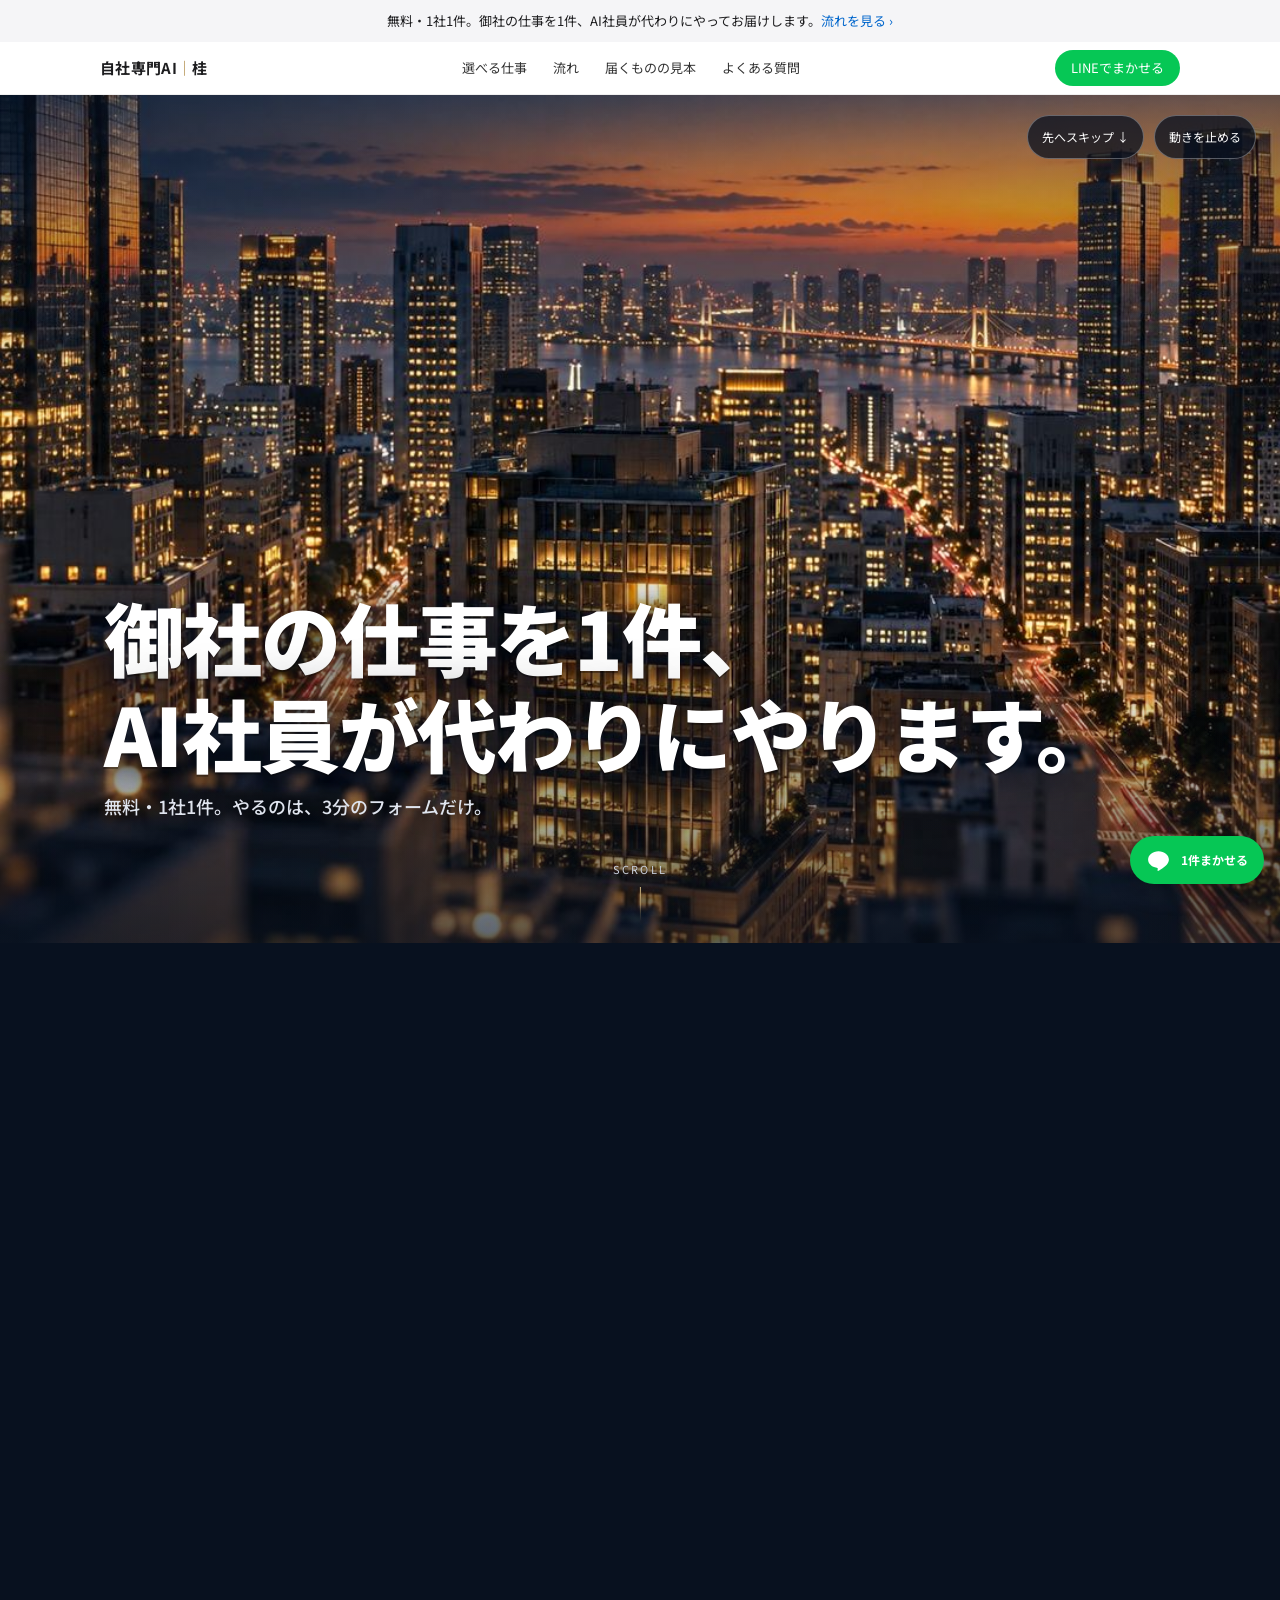
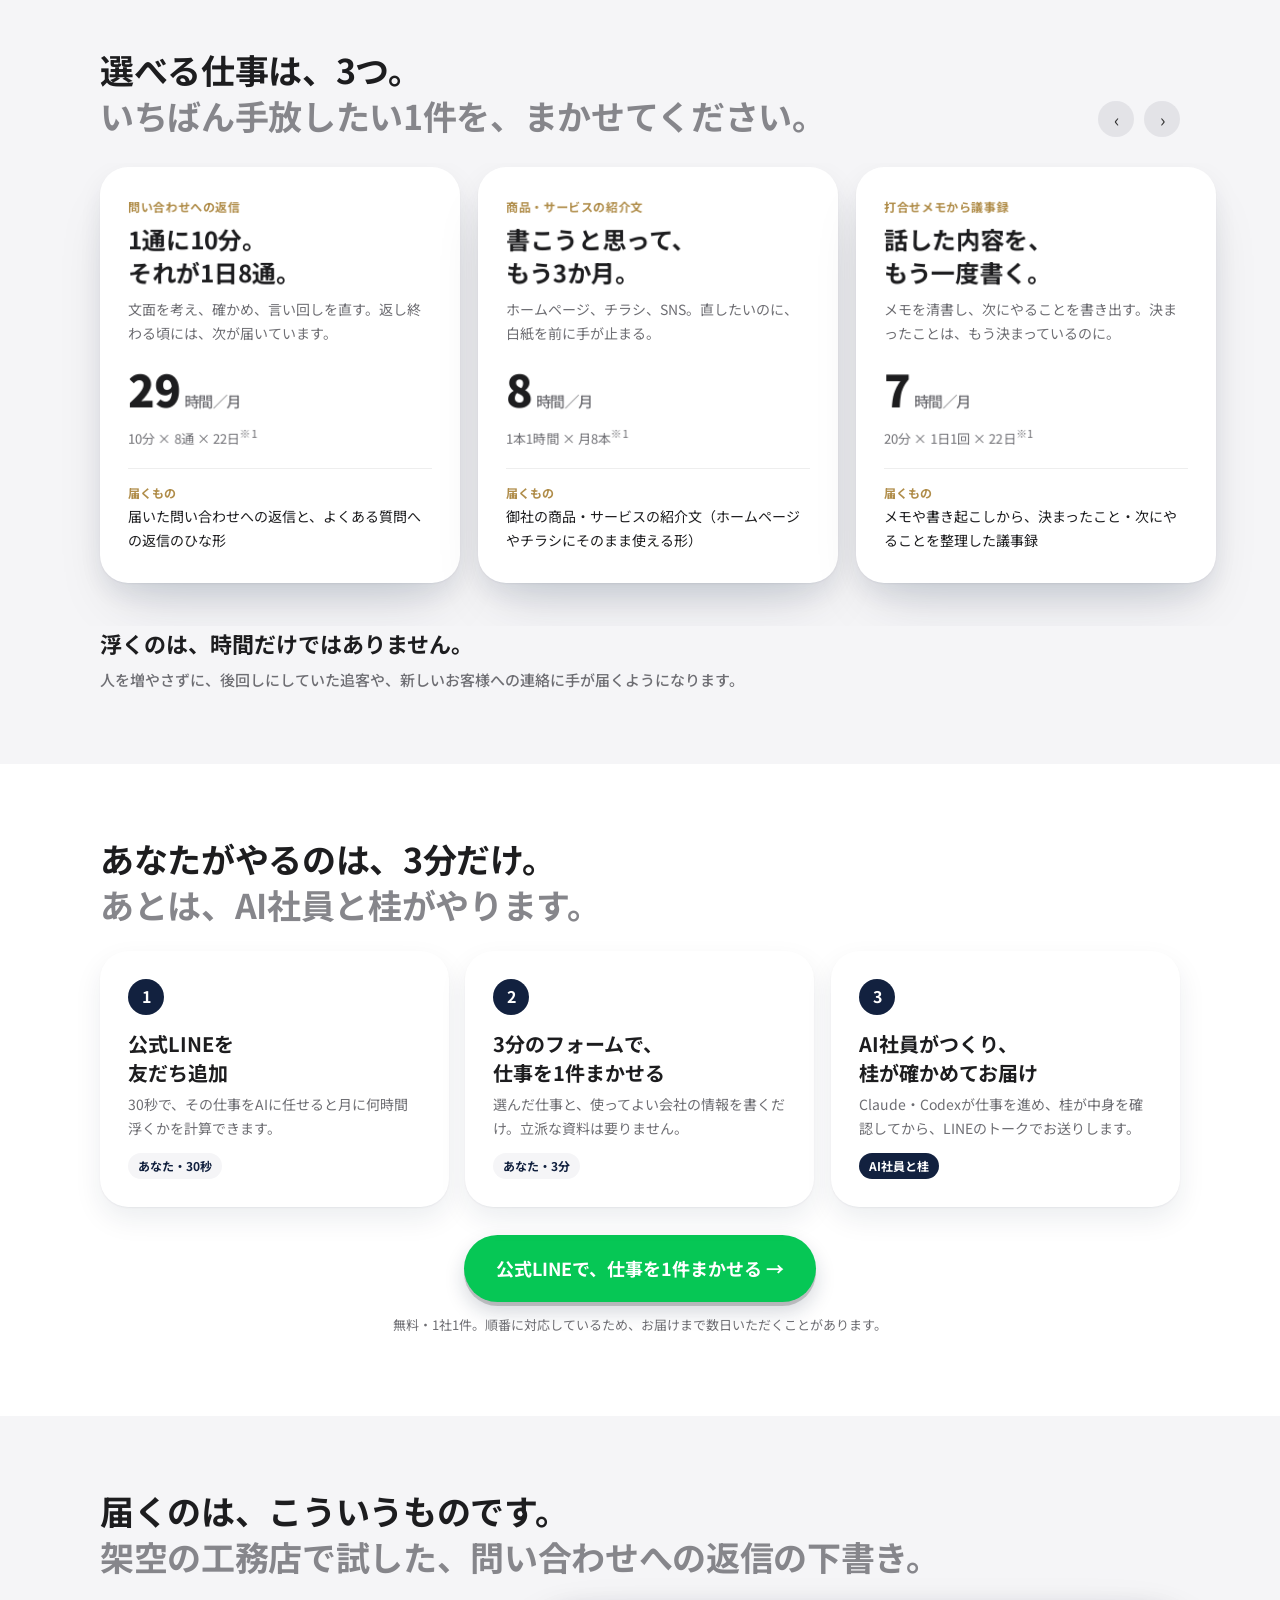
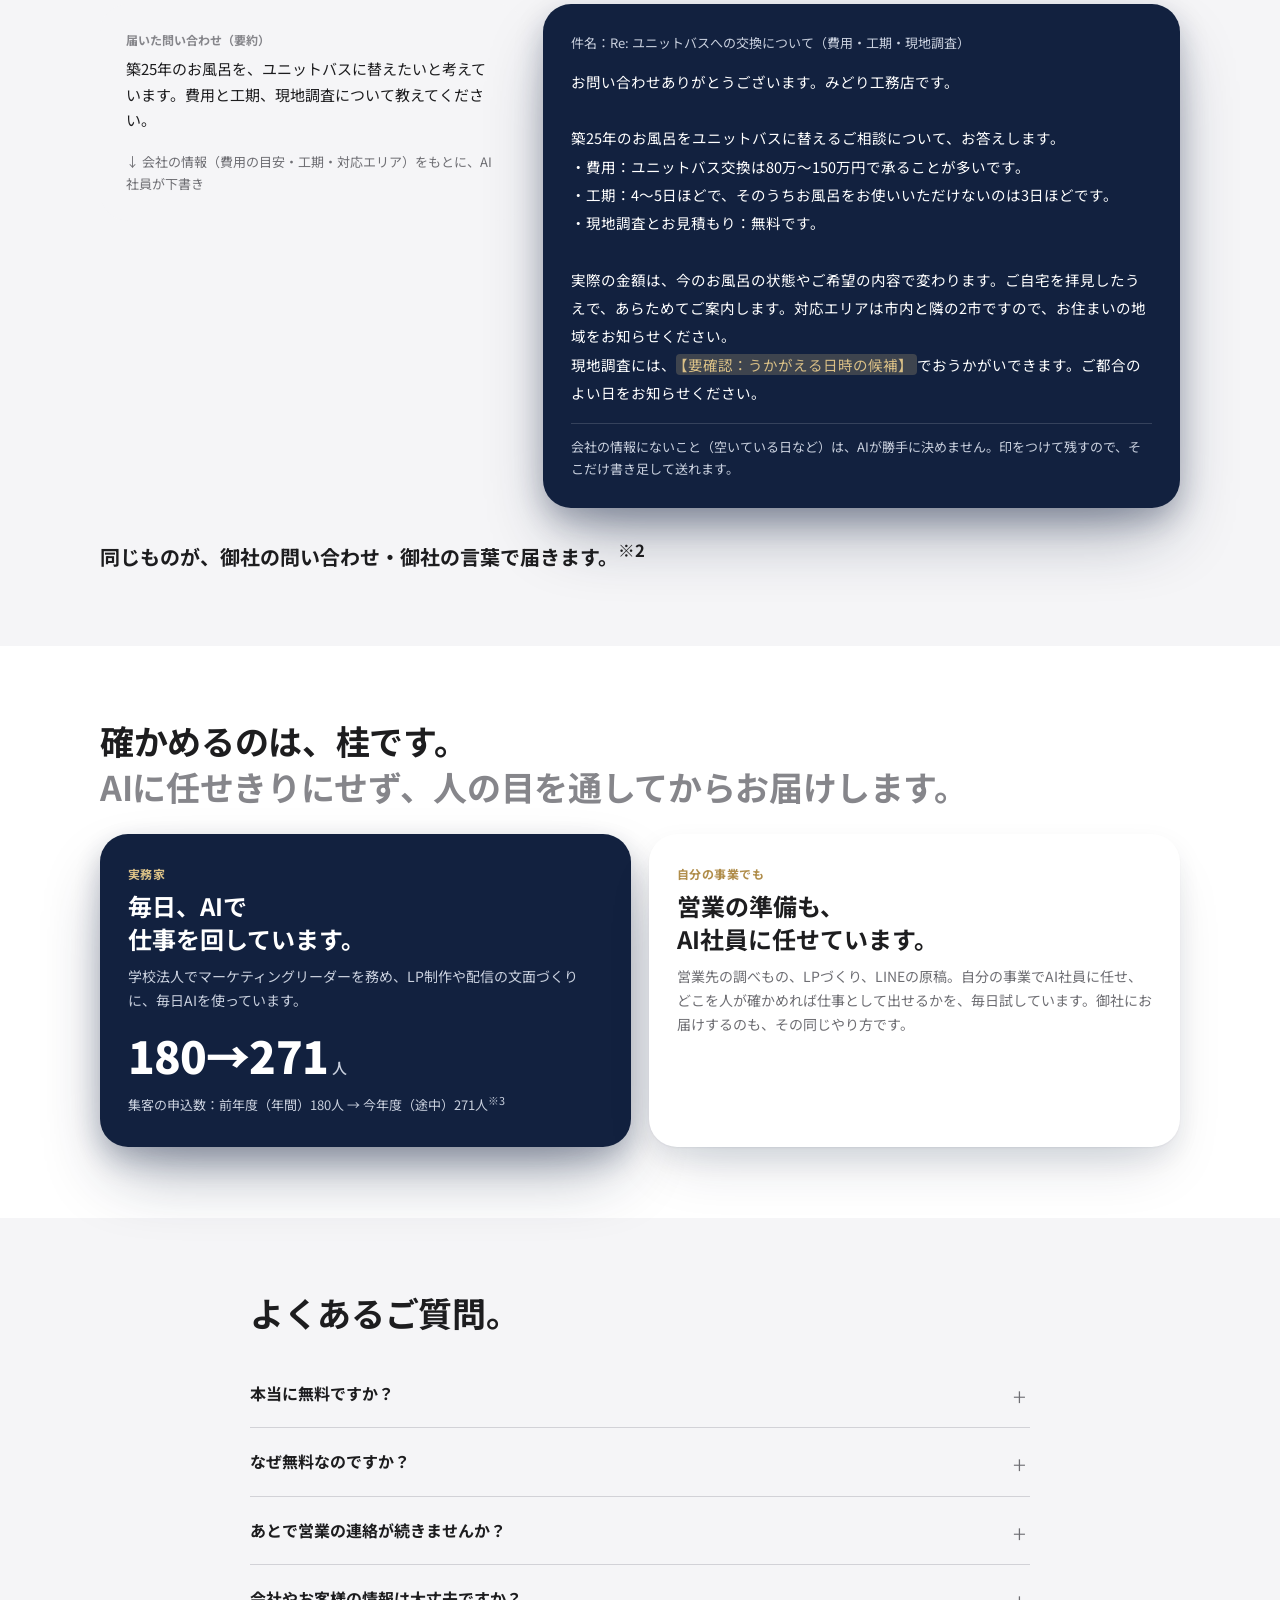
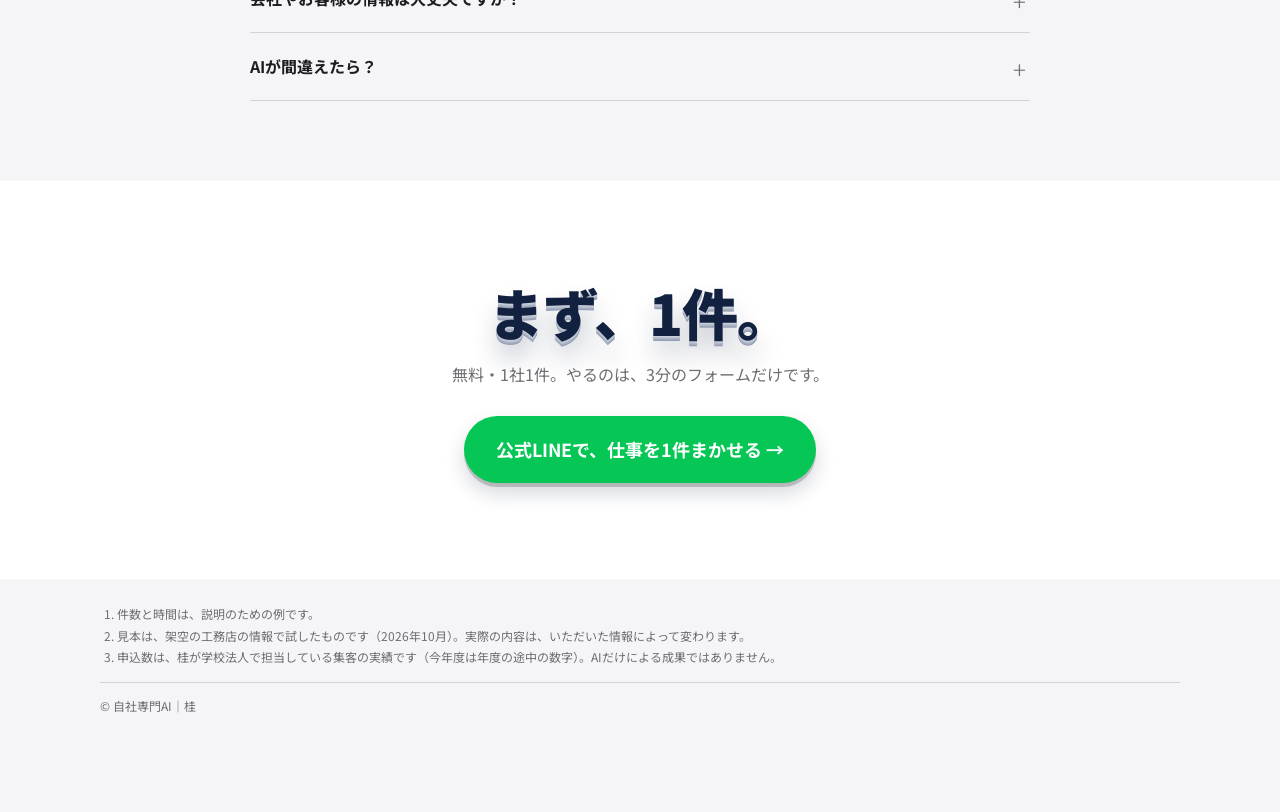
==== commit 59e68d62: "LPを特典1つに絞り、申込み先を公式LINEに一本化（集客の実績を180→271人に更新） Co-Authored-By: Claude Sonnet 5.5 <noreply@anthropic.c" ====
--- a/index.html
+++ b/index.html
@@ -1,927 +1,498 @@
-<!doctype html>
-<html lang="ja">
-<head>
-<meta charset="utf-8">
-<meta name="viewport" content="width=device-width, initial-scale=1">
-<title>自社専門AI｜人を雇わずに、御社を知り尽くした右腕を。</title>
-<meta name="description" content="全国オンライン対応。移動の手間なく、いつもの職場からAI導入を相談できます。まず3分診断で時間を整理し、必要なら30分で御社の業務を一緒に確かめます。">
-<link rel="preload" as="image" href="frames/f000.jpg?v=2">
-<link rel="preconnect" href="https://fonts.googleapis.com">
-<link rel="preconnect" href="https://fonts.gstatic.com" crossorigin>
-<link href="https://fonts.googleapis.com/css2?family=Noto+Sans+JP:wght@400;500;700;900&display=swap" rel="stylesheet">
-<style>
-:root{
-  --ink:#1d1d1f; --sub:#6e6e73; --mute:#86868b; --line:#d2d2d7;
-  --bg:#ffffff; --bg2:#f5f5f7; --navy:#12213f; --navy2:#1c2f57; --gold:#b08d4a; --gold2:#d9bf86;
-  --r:28px; --w:1120px;
-}
-*{box-sizing:border-box;margin:0;padding:0}
-html{scroll-behavior:smooth;-webkit-text-size-adjust:100%}
-body{font-family:"Noto Sans JP",-apple-system,BlinkMacSystemFont,"Hiragino Sans",sans-serif;color:var(--ink);background:var(--bg);line-height:1.7;font-size:16px;-webkit-font-smoothing:antialiased}
-a{color:inherit;text-decoration:none}
-button{font:inherit;cursor:pointer;border:0;background:none;color:inherit}
-.wrap{max-width:var(--w);margin:0 auto;padding:0 20px}
-.sec{padding:72px 0 8px;scroll-margin-top:52px}
-#diagBox{scroll-margin-top:68px}
-.sec.gray{background:var(--bg2)}
-.h2{font-size:clamp(24px,4.2vw,34px);font-weight:700;letter-spacing:-.01em;line-height:1.35;margin-bottom:24px}
-.h2 span{color:var(--mute);font-weight:700}
-.link{color:#0066cc;font-size:15px;display:inline-flex;align-items:center;gap:2px}
-.link:hover{text-decoration:underline}
-.eyebrow{font-size:12px;font-weight:700;color:var(--gold);letter-spacing:.04em;margin-bottom:6px;display:block}
-.navy .eyebrow{color:var(--gold2)}
-
-/* 上の帯・ヘッダー */
-.ribbon{background:var(--bg2);text-align:center;font-size:13px;padding:10px 16px;color:var(--ink)}
-.ribbon a{color:#0066cc}
-.hdr{position:sticky;top:0;z-index:50;background:rgba(255,255,255,.82);backdrop-filter:saturate(180%) blur(20px);-webkit-backdrop-filter:saturate(180%) blur(20px);border-bottom:1px solid rgba(0,0,0,.06)}
-.hdr .wrap{display:flex;align-items:center;justify-content:space-between;height:52px}
-.logo{font-weight:700;font-size:15px;letter-spacing:.02em}
-.logo b{color:var(--gold)}
-.nav{display:none;gap:26px;font-size:13px;color:#333}
-.nav a:hover{color:#000}
-.hdr .cta{font-size:13px;background:var(--navy);color:#fff;padding:7px 16px;border-radius:999px}
-@media(min-width:900px){.nav{display:flex}}
-
-/* 業務アイコン列 */
-.icons{display:flex;gap:28px;overflow-x:auto;scroll-snap-type:x mandatory;padding:28px 20px 36px;max-width:var(--w);margin:0 auto;scrollbar-width:none}
-.icons::-webkit-scrollbar{display:none}
-.ic{flex:0 0 auto;scroll-snap-align:start;display:flex;flex-direction:column;align-items:center;gap:10px;width:84px;font-size:12px;font-weight:500;text-align:center;line-height:1.4}
-.ic .c{width:64px;height:64px;border-radius:50%;background:var(--bg2);display:grid;place-items:center;transition:transform .3s}
-.ic:hover .c{transform:translateY(-3px)}
-.ic svg{width:28px;height:28px;stroke:var(--navy);fill:none;stroke-width:1.6;stroke-linecap:round;stroke-linejoin:round}
-
-/* 棚（横スクロールのカード） */
-.shelf{position:relative}
-.track{display:flex;gap:18px;overflow-x:auto;scroll-snap-type:x mandatory;scroll-padding:0 20px;padding:4px 20px 44px;scrollbar-width:none}
-.track::-webkit-scrollbar{display:none}
-@media(min-width:1160px){.track{padding-left:calc((100vw - var(--w))/2 + 20px);scroll-padding-left:calc((100vw - var(--w))/2 + 20px)}}
-.card{flex:0 0 auto;width:min(82vw,360px);min-height:420px;scroll-snap-align:start;background:#fff;border-radius:var(--r);padding:30px 28px;box-shadow:0 4px 20px rgba(0,0,0,.06);display:flex;flex-direction:column;transition:transform .35s cubic-bezier(.2,.8,.2,1),box-shadow .35s}
-.card:hover{transform:scale(1.015);box-shadow:0 10px 34px rgba(0,0,0,.1)}
-.card.wide{width:min(88vw,560px)}
-.card h3{font-size:24px;font-weight:700;line-height:1.35;margin-bottom:10px}
-.card p{font-size:14px;color:var(--sub)}
-.card .big{margin-top:auto;font-size:44px;font-weight:900;letter-spacing:-.02em;line-height:1.1}
-.card .big small{font-size:15px;font-weight:500;margin-left:4px;color:var(--sub)}
-.card .calc{margin-top:18px;font-size:14px;color:var(--sub);border-top:1px solid #eee;padding-top:14px}
-.card.navy{background:var(--navy);color:#fff}
-.card.navy p,.card.navy .calc,.card.navy .big small{color:#c9d0de}
-.card.navy .calc{border-color:rgba(255,255,255,.15)}
-.arrows{display:none;position:absolute;right:max(20px,calc((100vw - var(--w))/2 + 20px));top:-62px;gap:10px}
-.arrows button{width:36px;height:36px;border-radius:50%;background:rgba(210,210,215,.5);font-size:18px;color:#333}
-.arrows button:hover{background:rgba(210,210,215,.85)}
-@media(min-width:900px){.arrows{display:flex}}
-
-/* 診断 */
-.diag{background:var(--navy);color:#fff;border-radius:var(--r);padding:clamp(28px,5vw,56px);margin-bottom:56px;overflow:hidden;position:relative}
-.diag .eyebrow{color:var(--gold2)}
-.diag h3{font-size:clamp(26px,4.4vw,40px);font-weight:700;line-height:1.35;margin-bottom:12px}
-.diag .note{color:#c9d0de;font-size:14px}
-.btn{display:inline-flex;align-items:center;gap:8px;background:#fff;color:var(--navy);font-weight:700;font-size:16px;padding:14px 26px;border-radius:999px;transition:transform .2s}
-.btn:hover{transform:translateY(-1px)}
-.btn.gold{background:var(--gold);color:#fff}
-.btn.navy{background:var(--navy);color:#fff}
-.btn.line{background:#06c755;color:#fff}
-.btn[disabled]{opacity:.35;pointer-events:none}
-.bar{height:4px;background:rgba(255,255,255,.15);border-radius:4px;margin:22px 0 26px;overflow:hidden}
-.bar i{display:block;height:100%;width:0;background:var(--gold2);transition:width .4s}
-.qcount{font-size:13px;color:var(--gold2);font-weight:700}
-.qtitle{font-size:clamp(20px,3.2vw,26px);font-weight:700;line-height:1.45;margin:6px 0 4px}
-.qhelp{color:#c9d0de;font-size:13px;min-height:20px}
-.opts{display:grid;grid-template-columns:1fr;gap:10px;margin:20px 0 24px}
-@media(min-width:700px){.opts{grid-template-columns:1fr 1fr}}
-.opt{text-align:left;background:rgba(255,255,255,.07);border:1px solid rgba(255,255,255,.18);color:#fff;padding:14px 18px;border-radius:14px;font-size:15px;transition:background .2s,border-color .2s}
-.opt:hover{background:rgba(255,255,255,.13)}
-.opt.on{background:#fff;color:var(--navy);border-color:#fff;font-weight:700}
-.qnav{display:flex;justify-content:space-between;align-items:center}
-.qnav .back{color:#c9d0de;font-size:14px}
-.result{display:none}
-.result.show{display:block;animation:rise .6s ease both}
-.kpis{display:grid;grid-template-columns:1fr;gap:12px;margin:24px 0}
-@media(min-width:700px){.kpis{grid-template-columns:repeat(3,1fr)}}
-.kpi{background:rgba(255,255,255,.07);border-radius:18px;padding:18px 20px}
-.kpi .k{font-size:13px;color:#c9d0de}
-.kpi .v{font-size:clamp(38px,6vw,52px);font-weight:900;letter-spacing:-.02em;line-height:1.15}
-.kpi .v small{font-size:15px;font-weight:500;margin-left:4px;color:#c9d0de}
-.top3{list-style:none;display:grid;gap:10px;margin:12px 0 22px}
-.top3 li{background:#fff;color:var(--ink);border-radius:16px;padding:16px 18px}
-.top3 b{display:block;font-size:16px}
-.top3 .h{float:right;color:var(--gold);font-weight:700;font-size:14px}
-.top3 span.how{display:block;font-size:13px;color:var(--sub);margin-top:4px}
-.want{color:#fff;font-size:16px;line-height:1.8;margin-bottom:26px}
-.gift{background:#fff;color:var(--ink);border-radius:22px;padding:24px}
-.gift h4{font-size:20px;line-height:1.45;margin-bottom:8px}
-.gift ul{list-style:none;margin:12px 0 18px;font-size:14px}
-.gift li{padding:4px 0 4px 22px;position:relative}
-.gift li:before{content:"";position:absolute;left:2px;top:12px;width:9px;height:5px;border-left:2px solid var(--gold);border-bottom:2px solid var(--gold);transform:rotate(-45deg)}
-.gift .tiny{font-size:12px;color:var(--mute);margin-top:10px}
-
-/* 見比べ */
-.vs{display:grid;gap:18px;margin-bottom:20px}
-@media(min-width:900px){.vs{grid-template-columns:1fr 1fr}}
-.vs .q{background:var(--bg2);border-radius:18px;padding:18px 20px;font-size:14px;margin-bottom:18px}
-.vs .q b{display:block;font-size:12px;color:var(--mute);margin-bottom:4px}
-.pane{border-radius:var(--r);padding:28px;min-height:360px;background:#fff;box-shadow:0 4px 20px rgba(0,0,0,.06)}
-.pane.navy{background:var(--navy);color:#fff}
-.pane h3{font-size:20px;margin-bottom:4px}
-.pane .tag{font-size:13px;color:var(--mute);margin-bottom:16px}
-.pane.navy .tag{color:#c9d0de}
-.pane .out{font-size:14.5px;line-height:1.9;white-space:pre-wrap;min-height:220px}
-.pane .out .caret{display:inline-block;width:2px;height:1em;background:currentColor;vertical-align:-2px;animation:blink 1s steps(1) infinite}
-.pane .verdict{margin-top:16px;font-size:13px;border-top:1px solid #eee;padding-top:12px;color:var(--sub)}
-.pane.navy .verdict{border-color:rgba(255,255,255,.15);color:#c9d0de}
-.vs-foot{font-size:clamp(18px,2.6vw,22px);font-weight:700;line-height:1.6;padding:8px 0 64px}
-
-/* 1対1 */
-.one{display:grid;gap:18px;padding-bottom:64px}
-@media(min-width:900px){.one{grid-template-columns:1.3fr 1fr}}
-.one .main{background:#fff;border-radius:var(--r);padding:clamp(28px,4vw,44px);box-shadow:0 4px 20px rgba(0,0,0,.06)}
-.one .main h3{font-size:clamp(24px,3.4vw,32px);line-height:1.4;margin-bottom:14px}
-.one .flow{list-style:none;counter-reset:f;margin:18px 0 22px}
-.one .flow li{counter-increment:f;padding:12px 0 12px 44px;position:relative;border-top:1px solid #eee;font-size:15px}
-.one .flow li:before{content:counter(f);position:absolute;left:0;top:12px;width:28px;height:28px;border-radius:50%;background:var(--navy);color:#fff;font-size:13px;display:grid;place-items:center;font-weight:700}
-.one .flow li span{display:block;font-size:13px;color:var(--sub)}
-.one .side{display:grid;gap:18px}
-.one .mini{background:#fff;border-radius:var(--r);padding:26px;box-shadow:0 4px 20px rgba(0,0,0,.06)}
-.one .mini h4{font-size:18px;margin-bottom:6px}
-.one .mini p{font-size:14px;color:var(--sub)}
-
-/* 取り戻す時間を金額で */
-.value{background:#fff;border-radius:var(--r);padding:clamp(28px,5vw,56px);box-shadow:0 4px 20px rgba(0,0,0,.06);margin-bottom:64px;display:grid;gap:24px}
-@media(min-width:900px){.value{grid-template-columns:1fr 1fr;align-items:center}}
-.value .eq{font-size:15px;color:var(--sub);line-height:2}
-.value .eq b{color:var(--ink);font-size:18px}
-.value .res{font-size:clamp(48px,8vw,76px);font-weight:900;letter-spacing:-.03em;line-height:1.05}
-.value .res small{font-size:18px;font-weight:500;color:var(--sub);margin-left:6px}
-.value .cmp{margin-top:14px;font-size:15px}
-.value .cmp b{color:var(--gold)}
-.cost{width:100%;border-collapse:collapse;font-size:14.5px;margin-top:6px}
-.cost th,.cost td{padding:10px 8px;border-bottom:1px solid var(--line, #e5e7eb);text-align:left;vertical-align:top}
-.cost th{font-size:12px;color:var(--mute);font-weight:600}
-.cost td b{font-size:17px;color:var(--ink)}
-.cost .opt{font-size:11.5px;color:var(--gold);font-weight:700;white-space:nowrap}
-.cost td:first-child{white-space:nowrap;padding-right:14px}
-.value .note2{font-size:12.5px;color:var(--mute);line-height:1.8;margin-top:10px}
-
-/* FAQ */
-.faq{max-width:820px;padding-bottom:72px}
-.faq details{border-bottom:1px solid var(--line)}
-.faq summary{list-style:none;cursor:pointer;padding:20px 36px 20px 0;font-weight:700;font-size:16px;position:relative}
-.faq summary::-webkit-details-marker{display:none}
-.faq summary:after{content:"+";position:absolute;right:4px;top:16px;font-size:24px;font-weight:300;color:var(--sub);transition:transform .3s}
-.faq details[open] summary:after{transform:rotate(45deg)}
-.faq details p{padding:0 0 22px;color:var(--sub);font-size:15px}
-
-/* 最後 */
-.final{text-align:center;padding:96px 20px}
-.final h2{font-size:clamp(34px,6vw,56px);font-weight:900;letter-spacing:-.02em;line-height:1.25;margin-bottom:14px}
-.final p{color:var(--sub);margin-bottom:28px}
-.foot{background:var(--bg2);font-size:12px;color:var(--sub);padding:24px 0 96px;line-height:1.8}
-.foot ol{padding-left:1.4em;margin-bottom:14px}
-.foot .copy{border-top:1px solid var(--line);padding-top:12px}
-
-/* 右下のLINEボタン */
-.fab{position:fixed;right:18px;bottom:18px;z-index:60;width:58px;height:58px;border-radius:50%;background:#06c755;color:#fff;display:grid;place-items:center;box-shadow:0 8px 24px rgba(0,0,0,.18);transition:transform .25s}
-.fab:hover{transform:scale(1.06)}
-.fab svg{width:30px;height:30px;fill:#fff}
-.fab .tip{position:absolute;right:68px;white-space:nowrap;background:#fff;color:var(--ink);font-size:12px;font-weight:700;padding:7px 12px;border-radius:999px;box-shadow:0 4px 14px rgba(0,0,0,.12);opacity:0;transform:translateX(6px);transition:.3s;pointer-events:none}
-.fab:hover .tip,.fab.hint .tip{opacity:1;transform:none}
-
-/* 動き */
-.rv{opacity:0;transform:translateY(28px);transition:opacity .9s cubic-bezier(.2,.8,.2,1),transform .9s cubic-bezier(.2,.8,.2,1)}
-.rv.in{opacity:1;transform:none}
-@keyframes rise{from{opacity:0;transform:translateY(16px)}to{opacity:1;transform:none}}
-@keyframes blink{50%{opacity:0}}
-@media (prefers-reduced-motion: reduce){.rv{opacity:1;transform:none;transition:none}.card,.card:hover{transition:none;transform:none}html{scroll-behavior:auto}.pane .out .caret{animation:none}}
-
-/* ===== 3D ===== */
-/* 1画面目：スクロールで、夜の町から灯った窓、机のPC画面へ寄っていく映像（連番JPGをコマ送り） */
-.film{position:relative;height:520vh;background:#08111f;color:#fff}
-.stage{position:sticky;top:0;height:100vh;height:100svh;overflow:hidden}
-#filmCv{position:absolute;inset:0;width:100%;height:100%;display:block}
-.stage:after{content:"";position:absolute;inset:0;pointer-events:none;
-  background:radial-gradient(120% 90% at 50% 50%,rgba(8,17,31,0) 40%,rgba(8,17,31,.55) 100%),linear-gradient(to bottom,rgba(8,17,31,.35),rgba(8,17,31,0) 30%,rgba(8,17,31,0) 65%,rgba(8,17,31,.6))}
-.beat{position:absolute;z-index:2;left:0;right:0;padding:0 24px;max-width:var(--w);margin:0 auto;opacity:0;will-change:opacity,transform;pointer-events:none}
-.beat.on{pointer-events:auto}
-.beat h1{font-size:clamp(56px,13vw,132px);font-weight:900;letter-spacing:-.03em;line-height:1.02;text-shadow:0 2px 0 rgba(0,0,0,.25),0 18px 40px rgba(0,0,0,.55)}
-.beat h1 small{display:block;font-size:clamp(14px,2.4vw,18px);font-weight:500;color:#dfe4ee;letter-spacing:0;margin-top:16px;text-shadow:0 2px 12px rgba(0,0,0,.6)}
-.beat .say{font-size:clamp(28px,5vw,52px);font-weight:700;line-height:1.4;text-shadow:0 4px 24px rgba(0,0,0,.6)}
-.beat .say span{display:block;font-size:.55em;font-weight:500;color:#dfe4ee;margin-top:10px}
-.beat .lead{font-size:clamp(32px,5.6vw,60px);font-weight:900;line-height:1.3;letter-spacing:-.01em;text-shadow:0 4px 30px rgba(8,17,31,.8)}
-.beat .sub{margin-top:14px;font-size:clamp(15px,2.2vw,20px);font-weight:500;color:#e8ecf4;text-shadow:0 2px 14px rgba(8,17,31,.9)}
-.beat .links{display:flex;flex-wrap:wrap;align-items:center;gap:14px 22px;margin-top:26px}
-.beat .link{color:var(--gold2);text-shadow:0 2px 10px rgba(0,0,0,.6)}
-.b1{bottom:14vh}.b2{top:22vh}.b3{bottom:16vh}.b4{top:32vh}
-.b2,.b3{text-align:center}
-.scroll{position:absolute;left:50%;bottom:22px;z-index:2;transform:translateX(-50%);font-size:11px;letter-spacing:.2em;color:#c9d0de;display:flex;flex-direction:column;align-items:center;gap:8px;transition:opacity .4s}
-.scroll i{width:1px;height:34px;background:linear-gradient(var(--gold2),transparent);animation:drop 1.8s ease-in-out infinite}
-@keyframes drop{0%{transform:scaleY(0);transform-origin:top}50%{transform:scaleY(1);transform-origin:top}51%{transform-origin:bottom}100%{transform:scaleY(0);transform-origin:bottom}}
-.meter{position:absolute;z-index:2;right:20px;top:50%;width:2px;height:120px;margin-top:-60px;background:rgba(255,255,255,.15);border-radius:2px}
-.meter i{display:block;width:100%;height:0;background:var(--gold2);border-radius:2px}
-@media(max-width:699px){.film{height:420vh}.meter{display:none}.b1{bottom:12vh}}
-
-/* 浮かび上がる時、手前に起き上がる */
-.rv{transform:perspective(1200px) translateY(40px) rotateX(16deg);transform-origin:50% 0}
-
-/* カードを手で傾けられる立体に */
-.track{perspective:1400px}
-.tilt{transform-style:preserve-3d;will-change:transform;position:relative}
-.tilt h3,.tilt .big,.tilt .res,.tilt .v{transform:translateZ(36px)}
-.tilt .eyebrow,.tilt .calc{transform:translateZ(18px)}
-.tilt .glare{position:absolute;inset:0;border-radius:inherit;pointer-events:none;opacity:0;transition:opacity .3s;
-  background:radial-gradient(circle at var(--gx,50%) var(--gy,50%),rgba(255,255,255,.35),rgba(255,255,255,0) 55%);mix-blend-mode:soft-light}
-.tilt:hover .glare{opacity:1}
-.card,.pane,.one .main,.one .mini,.value{box-shadow:0 1px 2px rgba(18,33,63,.06),0 12px 28px rgba(18,33,63,.08),0 30px 60px -20px rgba(18,33,63,.18)}
-.card.navy,.pane.navy{box-shadow:0 12px 28px rgba(18,33,63,.25),0 34px 70px -18px rgba(18,33,63,.45)}
-
-/* 業務アイコンを立体のボタンに */
-.ic .c{background:linear-gradient(145deg,#ffffff,#e6e8ee);box-shadow:6px 6px 14px rgba(18,33,63,.14),-6px -6px 14px rgba(255,255,255,.9),inset 0 0 0 1px rgba(255,255,255,.6)}
-.ic:hover .c{transform:translateY(-4px) rotateX(18deg);box-shadow:6px 14px 20px rgba(18,33,63,.18),-6px -6px 14px rgba(255,255,255,.9)}
-
-/* 診断の箱：奥に光の層 */
-.diag{background:radial-gradient(90% 120% at 85% 0%,#22386a 0%,#12213f 55%,#0c1830 100%);box-shadow:0 30px 70px -20px rgba(18,33,63,.55)}
-.diag:before{content:"";position:absolute;right:-120px;top:-120px;width:360px;height:360px;border-radius:50%;
-  background:conic-gradient(from 0deg,rgba(217,191,134,.0),rgba(217,191,134,.35),rgba(217,191,134,0) 40%);filter:blur(6px);animation:spin 14s linear infinite;pointer-events:none}
-.diag>*{position:relative}
-@keyframes spin{to{transform:rotate(360deg)}}
-
-/* 最後の大見出しを押し出し文字に */
-.final h2{color:var(--navy);text-shadow:0 1px 0 #c9cfdb,0 2px 0 #bcc3d2,0 3px 0 #aeb6c7,0 4px 0 #a1aabd,0 5px 0 #949eb3,0 18px 26px rgba(18,33,63,.25)}
-.btn{box-shadow:0 4px 0 rgba(0,0,0,.18),0 10px 20px rgba(18,33,63,.18);transition:transform .2s,box-shadow .2s}
-.btn:hover{transform:translateY(-2px);box-shadow:0 6px 0 rgba(0,0,0,.18),0 16px 28px rgba(18,33,63,.22)}
-.btn:active{transform:translateY(3px);box-shadow:0 1px 0 rgba(0,0,0,.18),0 4px 10px rgba(18,33,63,.18)}
-
-@media (prefers-reduced-motion: reduce){.rv{transform:none}.tilt h3,.tilt .big,.tilt .res,.tilt .v,.tilt .eyebrow,.tilt .calc{transform:none}.diag:before,.scroll i{animation:none}}
-
-/* 引継ぎ後の仕上げ：演出より操作と読みやすさを優先する */
-:root{--header-height:52px}
-:focus-visible{outline:3px solid #b08d4a;outline-offset:5px}
-.stage{top:var(--header-height);height:calc(100svh - var(--header-height));background:#08111f url('frames/f000.jpg?v=2') center/cover no-repeat}
-.b1{opacity:1}
-/* 明るい街でも文字が読めるように、文字の後ろだけ暗くぼかす */
-.beat .say{display:inline-block;padding:16px 30px;border-radius:22px;background:rgba(8,17,31,.55);-webkit-backdrop-filter:blur(8px);backdrop-filter:blur(8px);box-shadow:0 10px 40px rgba(8,17,31,.35)}
-.beat h1,.beat .lead{text-shadow:0 2px 0 rgba(0,0,0,.3),0 4px 28px rgba(8,17,31,.9),0 0 60px rgba(8,17,31,.7)}
-.film-controls{position:absolute;z-index:3;top:20px;right:24px;display:flex;gap:10px;align-items:center}
-.film-controls a,.film-controls button{padding:10px 14px;border:1px solid #ffffff50;border-radius:999px;background:#08111fbf;color:#fff;font-size:12px;min-height:44px}
-.beat[aria-hidden="true"]{visibility:hidden}
-.beat .btn{max-width:100%;text-align:center;justify-content:center}
-.rv{opacity:1;transform:none}
-.reveal-ready .rv:not(.in){opacity:0;transform:perspective(1200px) translateY(40px) rotateX(16deg)}
-.one>*,.value>*{min-width:0}
-.fab{width:auto;height:48px;padding:0 16px;gap:10px;display:flex;border-radius:999px;bottom:calc(16px + env(safe-area-inset-bottom));right:16px}
-.fab .tip{position:static;opacity:1;transform:none;background:none;color:#fff;padding:0;box-shadow:none;font-size:12px}
-.fab svg{width:25px;height:25px}
-.film.is-static{height:auto}
-.film.is-static .stage{position:relative;top:0;height:auto;min-height:calc(100svh - var(--header-height));display:flex;flex-direction:column;justify-content:center;gap:40px;padding:100px 0 110px}
-.film.is-static #filmCv,.film.is-static .b2,.film.is-static .b3,.film.is-static .scroll,.film.is-static .meter{display:none}
-.film.is-static .b1,.film.is-static .b4{position:relative;top:auto;bottom:auto;width:100%;opacity:1!important;transform:none!important;visibility:visible;pointer-events:auto}
-.film.is-static .b1 h1{font-size:clamp(42px,8vw,88px)}
-.film.is-static .stage:after{background:#08111f80}
-.motion-reduced .rv,.motion-reduced.reveal-ready .rv:not(.in){opacity:1;transform:none;transition:none}
-.motion-reduced .diag:before,.motion-reduced .scroll i{animation:none}
-.motion-reduced .result.show{animation:none}
-.motion-reduced .tilt,.motion-reduced .tilt>*{transform:none!important;transition:none!important}
-.motion-reduced{scroll-behavior:auto}
-@media(max-width:699px){
-  .film-controls{top:14px;right:16px;left:16px;justify-content:space-between}
-  .beat{padding:0 20px}.b4{top:26%}.b3{bottom:24%}
-  .beat .lead{font-size:clamp(22px,6.4vw,34px)}
-  .beat .links{gap:18px}.beat .btn{font-size:14px;padding:14px 20px}
-  .fab{height:46px;padding:0 13px}.fab .tip{font-size:11px}
-  .cost{font-size:13px}.cost td b{font-size:15px}.cost td:first-child{white-space:normal}
-}
-</style>
-<noscript><style>.film{height:auto}.stage{position:relative;top:0;height:auto;min-height:90svh;padding:110px 0}.beat{display:none}.beat.b1,.beat.b4{display:block;position:relative;top:auto;bottom:auto;opacity:1;margin-bottom:32px;pointer-events:auto}.film-controls,.scroll,.meter,#filmCv,#startBtn{display:none}</style></noscript>
-</head>
-<body>
-
-<div class="ribbon">御社専属AI参謀を作る体験キットを、公式LINEで無料配布。<a href="#gift">7つの教材を見る ›</a></div>
-
-<header class="hdr">
-  <div class="wrap">
-    <a href="#top" class="logo">自社専門AI<b>｜</b>桂</a>
-    <nav class="nav">
-      <a href="#loss">失っている時間</a><a href="#diag">3分診断</a><a href="#vs">何でも屋との違い</a><a href="#gift">LINE特典</a><a href="#product">導入の流れ</a><a href="#faq">よくある質問</a>
-    </nav>
-    <a href="#diag" class="cta">診断する</a>
-  </div>
-</header>
-
-<main id="top">
-
-<!-- 1 1画面目 -->
-<section class="film" id="film">
-  <div class="stage">
-    <div class="film-controls"><a href="#diag">診断へスキップ ↓</a><button id="motionBtn" type="button" aria-pressed="false">動きを止める</button></div>
-    <canvas id="filmCv" aria-hidden="true"></canvas>
-    <div class="beat b1" data-in="0" data-out=".2">
-      <h1>自社専門AI<small>全国の会社に、職場からオンラインで。御社専門のAI導入を支援します。</small></h1>
-    </div>
-    <div class="beat b2" data-in=".26" data-out=".44"><p class="say">夜9時。<br>まだ、灯りが消えない。</p></div>
-    <div class="beat b3" data-in=".52" data-out=".72"><p class="say">返信、見積、追客。<br><span>社長の手が、雑務で埋まっていく。</span></p></div>
-    <div class="beat b4" data-in=".8" data-out="9">
-      <p class="lead">人を雇わずに、<br>御社を知り尽くした右腕を。</p>
-      <p class="sub">浮いた人件費と時間で、次の一手を打てる会社へ。</p>
-      <div class="links">
-        <a class="btn" href="#diag">3分で、失っている時間を診断する →</a>
-        <a class="link lineLink" href="https://line.me/R/ti/p/%40543rhryb">公式LINEで相談する ›</a>
-      </div>
-    </div>
-    <div class="scroll" aria-hidden="true">SCROLL<i></i></div>
-    <div class="meter" aria-hidden="true"><i id="meter"></i></div>
-  </div>
-</section>
-
-<!-- オンライン相談の便益 -->
-<section class="sec gray" aria-labelledby="online-benefits">
-  <div class="wrap">
-    <h2 class="h2 rv" id="online-benefits">いつもの職場から、まず30分。<span>移動や大がかりな準備なしで、AI導入の相談を始められます。</span></h2>
-    <div class="one">
-      <div class="main rv">
-        <span class="eyebrow">全国オンライン対応</span>
-        <h3>3分で整理。必要なら、<br>30分で一緒に確かめる。</h3>
-        <ol class="flow">
-          <li>移動せず、いつもの職場から<span>全国どこからでもオンラインで相談できます。</span></li>
-          <li>立派な資料やAIの知識は不要<span>いちばん手放したい仕事を教えてください。可能なら実例を3つ、名前や電話番号を伏せてご用意ください。</span></li>
-          <li>まずは一つの業務から<span>3分診断で今の時間を整理し、30分診断で使い方と次の一歩を一緒に確認します。</span></li>
-        </ol>
-        <a class="btn navy" href="#diag">まずは3分診断を試す →</a>
-      </div>
-      <div class="side">
-        <div class="mini rv"><h4>相談のための移動は不要です。</h4><p>ご相談から導入・運用支援までオンラインで進めます。訪問が必要な場合は個別にご相談ください。</p></div>
-        <div class="mini rv"><h4>短い相談で、次の一歩を整理。</h4><p>30分診断では、実例を見ながら対象業務と必要な情報を確認します。契約は必須ではありません。</p></div>
-      </div>
-    </div>
-  </div>
-</section>
-
-<!-- 2 業務アイコン列 -->
-<nav class="icons" aria-label="AIに任せられる業務">
-  <a class="ic" href="#diag"><span class="c"><svg viewBox="0 0 24 24"><rect x="3" y="5" width="18" height="14" rx="2"/><path d="M3 7l9 6 9-6"/></svg></span>問い合わせ<br>の返信</a>
-  <a class="ic" href="#diag"><span class="c"><svg viewBox="0 0 24 24"><path d="M14 3H7a2 2 0 0 0-2 2v14a2 2 0 0 0 2 2h10a2 2 0 0 0 2-2V8z"/><path d="M14 3v5h5M9 13h6M9 17h6"/></svg></span>見積・<br>書類づくり</a>
-  <a class="ic" href="#diag"><span class="c"><svg viewBox="0 0 24 24"><path d="M21 12a9 9 0 1 1-3-6.7"/><path d="M21 4v5h-5"/></svg></span>追客の<br>連絡</a>
-  <a class="ic" href="#diag"><span class="c"><svg viewBox="0 0 24 24"><path d="M4 10v4h3l5 4V6L7 10z"/><path d="M16 9a4 4 0 0 1 0 6M19 6a8 8 0 0 1 0 12"/></svg></span>SNS・<br>発信</a>
-  <a class="ic" href="#diag"><span class="c"><svg viewBox="0 0 24 24"><rect x="3" y="5" width="18" height="16" rx="2"/><path d="M3 10h18M8 3v4M16 3v4"/></svg></span>予約・<br>日程調整</a>
-  <a class="ic" href="#diag"><span class="c"><svg viewBox="0 0 24 24"><path d="M5 4h14v16H5z"/><path d="M9 8h6M9 12h6M9 16h3"/></svg></span>議事録・<br>報告</a>
-  <a class="ic" href="#diag"><span class="c"><svg viewBox="0 0 24 24"><rect x="3" y="4" width="18" height="16" rx="2"/><path d="M3 10h18M9 4v16"/></svg></span>入力・<br>集計</a>
-</nav>
-
-<!-- 3 失っている時間 -->
-<section class="sec gray" id="loss">
-  <div class="wrap"><h2 class="h2 rv">毎日、奪われています。<span>社長の1日から消えている時間。</span></h2></div>
-  <div class="shelf">
-    <div class="arrows"><button data-dir="-1" aria-label="前へ">‹</button><button data-dir="1" aria-label="次へ">›</button></div>
-    <div class="track">
-      <article class="card rv"><span class="eyebrow">問い合わせの返信</span><h3>1通に10分。<br>それが1日8通。</h3><p>文面を考え、物件や在庫を確かめ、言い回しを直す。返し終わる頃には、次が届いています。</p><div class="big">29<small>時間／月</small></div><div class="calc">10分 × 8通 × 22日</div></article>
-      <article class="card rv"><span class="eyebrow">追客の連絡</span><h3>送るつもりだった、<br>あの1通。</h3><p>見積のあと、内見のあと。忙しい日ほど後回しになり、そのまま他社に決まっていきます。</p><div class="big">18<small>時間／月</small></div><div class="calc">10分 × 5件 × 22日</div></article>
-      <article class="card rv"><span class="eyebrow">見積・書類づくり</span><h3>夜にずれ込む、<br>いつもの書類。</h3><p>前の書類を開いて、直して、また直す。中身はほとんど同じなのに、毎回ゼロから。</p><div class="big">11<small>時間／月</small></div><div class="calc">30分 × 週5件 × 4.3週</div></article>
-      <article class="card rv"><span class="eyebrow">議事録・報告</span><h3>話した内容を、<br>もう一度書く。</h3><p>打合せのメモを清書し、次にやることを書き出す。決まったことは、もう決まっているのに。</p><div class="big">7<small>時間／月</small></div><div class="calc">20分 × 1日1回 × 22日</div></article>
-      <article class="card navy rv"><span class="eyebrow">足すと</span><h3>年に、これだけ。</h3><p>4つの業務だけで、月65時間。人件費にすると、1年でこの金額が雑務に消えています。</p><div class="big">約101<small>万円／年</small></div><div class="calc">65時間 × 時給1,300円 × 12か月<sup>※1</sup></div></article>
-    </div>
-  </div>
-</section>
-
-<!-- 4 診断 -->
-<section class="sec gray" id="diag" style="padding-top:24px">
-  <div class="wrap">
-    <h2 class="h2 rv">まず3分。<span>御社が失っている時間を、数字で。</span></h2>
-    <div class="diag rv" id="diagBox">
-      <div id="start">
-        <span class="eyebrow">無料・登録不要・全12問</span>
-        <h3>御社の雑務は、<br>月に何時間ありますか。</h3>
-        <p class="note">業務ごとに、会社全体で週どれくらいかかっているかを選ぶだけ。名前や連絡先は聞きません。正確でなくて大丈夫です。</p>
-        <div style="margin-top:28px"><button class="btn" id="startBtn">診断をはじめる →</button></div>
-      </div>
-      <div id="quiz" hidden>
-        <div class="qcount" id="qcount"></div>
-        <div class="bar"><i id="bar"></i></div>
-        <div class="qtitle" id="qtitle"></div>
-        <div class="qhelp" id="qhelp"></div>
-        <div class="opts" id="opts"></div>
-        <div class="qnav"><button class="back" id="backBtn">‹ 戻る</button><button class="btn" id="nextBtn">次へ →</button></div>
-      </div>
-      <div class="result" id="result">
-        <span class="eyebrow">診断の結果</span>
-        <h3>御社の雑務は、毎月<br>これだけあります。</h3>
-        <div class="kpis">
-          <div class="kpi"><div class="k">いま雑務にかかっている時間（7業務の合計）</div><div class="v"><span id="rHours">0</span><small>時間／月</small></div></div>
-          <div class="kpi"><div class="k">人件費にすると（1年）</div><div class="v"><span id="rYenY">0</span><small>万円／年</small></div></div>
-          <div class="kpi"><div class="k">最初の1業務が半分になれば</div><div class="v"><span id="rTrial">0</span><small>時間／月</small></div></div>
-        </div>
-        <p class="qhelp" style="margin:-8px 0 18px">回答をもとにした概算です。「半分になれば」は試算で、実際に減る時間は、導入後に前と後を測ってお見せします。</p>
-        <div class="qhelp" style="margin-bottom:6px">時間がかかっている業務 TOP3（いちばん上が、最初に任せる候補）</div>
-        <ol class="top3" id="rTop"></ol>
-        <p class="want" id="rWant"></p>
-        <div class="gift">
-          <span class="eyebrow">公式LINE限定・無料</span>
-          <h4>診断結果を相談し、<br>AI参謀キットを受け取る。</h4>
-          <ul>
-            <li>事業理解インタビューからAI参謀の起動・比較体験まで。7つの教材を初日からすべて使えます</li>
-            <li>返信・説明文・議事録に使える「AI指示書10」も付録に</li>
-            <li>1週間の案内に沿って、自社の情報を入れたAIを仕事ひとつで試せます</li>
-          </ul>
-          <a class="btn line" id="lineBtn" href="#" target="_blank" rel="noopener">LINEで結果を送り、キットを受け取る →</a>
-          <p class="tiny">ボタンを押すとLINEが開き、診断の結果が入力された状態になります。そのまま送信してください。しつこい営業はしません。</p>
-        </div>
-        <div style="margin-top:18px"><button class="back" id="retryBtn" style="color:#c9d0de;font-size:14px">もう一度診断する</button></div>
-      </div>
-    </div>
-  </div>
-</section>
-
-<!-- 5 何でも屋と専門 -->
-<section class="sec" id="vs">
-  <div class="wrap">
-    <h2 class="h2 rv">何でも屋のAIと、御社専門のAI。<span>違いは、知っているかどうか。</span></h2>
-    <div class="q rv" style="background:var(--bg2);border-radius:18px;padding:18px 20px;font-size:14.5px;margin-bottom:18px"><b style="display:block;font-size:12px;color:var(--mute);margin-bottom:4px">届いた問い合わせ（例：不動産会社）</b>3LDKの中古マンションを探しています。子どもが小学生なので学校に近いところがいいです。予算は2,500万円くらいです。週末に見られる物件はありますか？</div>
-    <div class="vs">
-      <div class="pane rv">
-        <h3>何でも屋のAI</h3>
-        <div class="tag">無料のChatGPTに「返信を書いて」と頼んだ場合</div>
-        <div class="out" data-type="generic"></div>
-        <div class="verdict">丁寧だが、どの会社が書いても同じ。次の一歩が決まらない。</div>
-      </div>
-      <div class="pane navy rv">
-        <h3>御社専門のAI</h3>
-        <div class="tag">会社のこと・ルール・良い返信の例を入れたAIに、同じ頼み方をした場合</div>
-        <div class="out" data-type="expert"></div>
-        <div class="verdict">担当者の名前、地域、次に聞くべきこと。空き状況など、確かめが要ることは言い切らない。確認して送るだけ。</div>
-      </div>
-    </div>
-    <p class="vs-foot rv">この「知っている状態」をつくり、1つの業務に入れる。<br>日々変わる情報の取り込み方・更新方法も、御社の環境に合わせて設計します。</p>
-  </div>
-</section>
-
-<!-- 6 LINE特典 -->
-<section class="sec gray" id="gift">
-  <div class="wrap"><h2 class="h2 rv">御社専属AI参謀、お試し構築キット。<span>会社の事情を伝えると、答えはどう変わる？</span></h2></div>
-  <div class="shelf">
-    <div class="arrows"><button data-dir="-1" aria-label="前へ">‹</button><button data-dir="1" aria-label="次へ">›</button></div>
-    <div class="track">
-      <article class="card rv"><span class="eyebrow">聞き取る・まとめる・起動する</span><h3>御社の事情を知る<br>AI参謀をつくる</h3><p>事業理解インタビュー、会社情報・現在地・目標のシート、AI参謀の起動指示書。AIとの会話で、仕事に必要な背景を整理します。</p><div class="big">3<small>つの準備教材</small></div><div class="calc">白紙を埋める前に、AIが1問ずつ聞き取り</div></article>
-      <article class="card rv"><span class="eyebrow">比べる・使う・測る・共有する</span><h3>自社の仕事で、<br>違いを確かめる</h3><p>背景あり・なしの比較と完成見本、3つの実践指示書、業務選定・実測シート、社員向け手順書。いつもの仕事ひとつで使い心地を確かめます。</p><div class="big">4<small>つの実践教材</small></div><div class="calc">付録：返信・説明文・議事録などのAI指示書10</div></article>
-      <article class="card navy rv"><span class="eyebrow">教材は初日からすべて公開</span><h3>1週間の案内で、<br>最初の仕事まで。</h3><p>準備から比較、実践、情報更新まで順番にご案内。無料体験では、入力した時点の情報をAIに渡して試します。状況が変わった時の手動更新例も付いています。</p><div class="big">7<small>日間の案内</small></div><div class="calc">読むだけで終わらず、御社の1業務で試す</div></article>
-    </div>
-  </div>
-  <div class="wrap" style="padding-bottom:56px"><a class="btn navy lineLink" href="https://line.me/R/ti/p/%40543rhryb">公式LINEでAI参謀キットを受け取る →</a></div>
-</section>
-
-<!-- 7 1対1 -->
-<section class="sec">
-  <div class="wrap">
-    <h2 class="h2 rv">移動せず、いつもの職場から。<span>30分のオンライン診断で、御社の業務を一緒に見ます。</span></h2>
-    <div class="one">
-      <div class="main rv">
-        <span class="eyebrow">全国対応・30分診断・オンライン</span>
-        <h3>体験した業務をもとに、<br>御社の最初の一歩を決めます。</h3>
-        <ol class="flow">
-          <li>キットを試した結果と、御社の現在地を確認する<span>使えたところ・詰まったところ・目指す状態を整理します</span></li>
-          <li>いちばん時間を取られている業務を、一緒に計算する<span>件数と1件の時間から、月と年の金額をその場で出します</span></li>
-          <li>「いまのやり方」「自分で設定したAI」「御社専門のAI」を、目の前で見比べる<span>御社に実際に届いた文面3つ（よくあるもの・情報が足りないもの・例外）で試します</span></li>
-        </ol>
-        <a class="btn navy lineLink" href="https://line.me/R/ti/p/%40543rhryb">公式LINEで申し込む →</a>
-      </div>
-      <div class="side">
-        <div class="mini rv"><h4>契約は必須ではありません。</h4><p>見るだけでも大丈夫です。ご希望があれば、導入をご案内します。進めるかどうかは、数字を見てから決めてください。</p></div>
-        <div class="mini rv"><h4>AIのことは、分からないままで大丈夫です。</h4><p>設定も、指示書も、仕組みも、こちらでつくります。御社にお願いするのは、聞き取りの30分と、実際の文面をいくつか見せていただくこと、使ってみての確認です。</p></div>
-      </div>
-    </div>
-  </div>
-</section>
-
-<!-- 8 導入と料金 -->
-<section class="sec gray" id="product">
-  <div class="wrap"><h2 class="h2 rv">自社専門AIの導入。<span>1つの業務から、3〜4週間で。</span></h2></div>
-  <div class="shelf">
-    <div class="arrows"><button data-dir="-1" aria-label="前へ">‹</button><button data-dir="1" aria-label="次へ">›</button></div>
-    <div class="track">
-      <article class="card rv"><span class="eyebrow">STEP 1・30分</span><h3>聞き取り</h3><p>任せる1業務の、今のやり方・件数・実際の文面を伺います。ここで測った時間が「前」の数字になります。</p><div class="big">30<small>分</small></div></article>
-      <article class="card rv"><span class="eyebrow">STEP 2</span><h3>御社専門に<br>仕上げる</h3><p>Claude Code（Anthropic社のAI）に、御社のこと・ルール・良い例を入れ、その業務の専門にします。AIを一から開発するのではありません。</p><div class="big">1<small>業務</small></div></article>
-      <article class="card rv"><span class="eyebrow">STEP 3・30分</span><h3>使い方をお伝えする</h3><p>担当の方がひとりで使えるよう、30分でお伝えし、その場で3件を一緒に処理します。下書きはAI、確認して送るのは人です。</p><div class="big">30<small>分</small></div></article>
-      <article class="card rv"><span class="eyebrow">STEP 4・2週間</span><h3>運用して、<br>前と後を比べる</h3><p>実際に使いながら、ずれた所を直します。2週目に同じ業務の時間をもう一度測り、どれだけ減ったかをお見せします。</p><div class="big">2<small>週間</small></div></article>
-      <article class="card navy rv"><span class="eyebrow">導入</span><h3>自社専門AIの導入</h3><p>1業務・3〜4週間。STEP 1〜4の準備・構築・練習・2週間の運用を含みます。情報更新の連携範囲は、御社の環境と必要な対応を確認して決めます。</p><div class="big">10<small>万円（一括）</small></div><div class="calc">1業務あたり。別にAIの利用料（月額）がかかります<sup>※4</sup>。2つ目以降の業務も、同じ流れで増やせます</div></article>
-      <article class="card rv"><span class="eyebrow">選べます</span><h3>自社専門AIの保守</h3><p>使っていて困った時のLINEでの対応、指示書の手直し、毎月のレポート（戻った時間）、次に任せる業務のご提案。2週間の運用のあとに、続けるかどうかを選べます。</p><div class="big">月2<small>万円</small></div><div class="calc">入らなくても、導入した仕組みはそのまま使えます</div></article>
-    </div>
-  </div>
-</section>
-
-<!-- 9 取り戻す時間を金額で -->
-<section class="sec gray" style="padding-top:8px">
-  <div class="wrap">
-    <h2 class="h2 rv">取り戻す時間と、かかる費用。<span>1年で、並べて見てください。</span></h2>
-    <div class="value rv">
-      <div>
-        <span class="eyebrow" id="valLabel">1業務で、月20時間が戻った場合（試算）</span>
-        <p class="eq"><b id="valHours">20</b>時間 × 時給<b>1,300</b>円<sup>※1</sup> × <b>12</b>か月</p>
-        <div class="res"><span id="valYen">31</span><small>万円分の時間／年</small></div>
-        <p class="cmp">この時間を、雑務ではなく<b>本業</b>に。</p>
-        <p class="note2">時間の価値は、給与や外注費がそのまま減るという意味ではありません。戻った時間を何に使うかで、価値が決まります。</p>
-      </div>
-      <div>
-        <table class="cost">
-          <tr><th></th><th>1年目にかかる費用</th></tr>
-          <tr><td>導入だけ</td><td><b>10万円</b>＋AIの利用料<sup>※4</sup></td></tr>
-          <tr><td>導入＋保守<br><span class="opt">保守は選べます</span></td><td><b>34万円</b>＋AIの利用料<sup>※4</sup><br><span style="font-size:12.5px;color:var(--mute)">導入10万円＋保守 月2万円×12か月</span></td></tr>
-        </table>
-        <p class="note2">導入だけで十分に回る会社には、保守はおすすめしません。会社のルールや商品がよく変わる、使いながら直し続けたい、という会社に向いています。<br>更新連携の対象情報源・反映タイミング・人の確認範囲は、導入前に個別に確認します。あらゆる情報の自動更新や、無制限の連携を含むものではありません。<br>上の診断をすると、時間の数字が御社の「最初の1業務」の試算に置き換わります。</p>
-        <div style="margin-top:14px"><a class="link" href="#diag">御社の数字で計算する ›</a></div>
-      </div>
-    </div>
-  </div>
-</section>
-
-<!-- 10 ここで頼む理由 -->
-<section class="sec">
-  <div class="wrap"><h2 class="h2 rv">ここで頼む理由。<span>払う前に、全部お見せします。</span></h2></div>
-  <div class="shelf">
-    <div class="arrows"><button data-dir="-1" aria-label="前へ">‹</button><button data-dir="1" aria-label="次へ">›</button></div>
-    <div class="track">
-      <article class="card navy rv"><span class="eyebrow">実務家</span><h3>毎日、AIで<br>仕事を回しています。</h3><p>学校法人でマーケティングリーダーを務め、LP制作や配信の文面づくりに、毎日AIを使っています。</p><div class="big">180→262<small>人</small></div><div class="calc">集客の申込数：前年度（年間）180人 → 今年度（途中）262人<sup>※2</sup></div></article>
-      <article class="card rv"><span class="eyebrow">教えるだけではない</span><h3>動くところまで、<br>つくります。</h3><p>使い方を教えて終わり、相談に乗って終わり、ではありません。御社の業務に入れて、2週間運用し、時間が減ったことを数字で確かめます。</p></article>
-      <article class="card rv"><span class="eyebrow">払う前に</span><h3>導入を決める前に、<br>使い心地を確かめる。</h3><p>まず無料の体験キットで、御社の背景を入れたAIをお試しください。30分診断では対象業務と必要な情報を整理し、導入範囲・条件を確認してからご検討いただけます。</p></article>
-      <article class="card rv"><span class="eyebrow">全国対応</span><h3>地域を問わず、<br>オンラインで伴走。</h3><p>相談から導入・運用支援までオンラインで対応。相談のための移動は不要です。画面を見ながら、御社の仕事に合わせて一緒に進めます。見積書・請求書もきちんとお出しします。</p></article>
-    </div>
-  </div>
-</section>
-
-<!-- 11 FAQ -->
-<section class="sec gray" id="faq">
-  <div class="wrap faq">
-    <h2 class="h2 rv">よくあるご質問。</h2>
-    <details><summary>ChatGPTなら、無料で自分でもできるのでは？</summary><p>できます。ChatGPTやClaudeには、会社の資料や指示を保存しておける機能もあります。自分で設定して回せる方は、それで十分です。まずは無料の「御社専属AI参謀 お試し構築キット」をお試しください。<br>こちらにお任せいただく違いは、どの業務から入れるかの見極め、良い例・悪い例と確認の手順づくり、そして担当の方がひとりで使えるようになるまでの2週間の運用です。30分診断では、御社が自分で設定した場合とも見比べます。</p></details>
-    <details><summary>AIの答えは、本当に正しいですか？</summary><p>AIは間違えることがあります。だから、AIは下書きまで、確認して送るのは人、という形で入れます。空き状況や金額など、確かめが必要なことは言い切らないよう、指示書の中で決めておきます。</p></details>
-    <details><summary>お客様の情報が漏れないか心配です。</summary><p>お客様の名前や電話番号は伏せて使う形にし、そのルールを使い方と一緒にお伝えします。最初は、個人情報を使わない業務から始めます。</p></details>
-    <details><summary>AIのことが全く分からなくても大丈夫ですか？</summary><p>大丈夫です。どの業務を任せるかを一緒に決め、設定も仕組みもこちらでつくります。導入後は、社員の方が使えるようになるまでお伝えします。</p></details>
-    <details><summary>費用はどれくらいかかりますか？</summary><p>診断、7教材とAI指示書10付録を含む体験キット、7日間の案内は無料です。自社専門AIの導入は1業務10万円（一括）、保守は月2万円で、保守に入るかは2週間の運用のあとに選べます。導入ではClaude（Anthropic社のAI）を使うため、別にClaudeの利用料（月額）がかかります。金額はプランと使う人数で変わるので、30分診断でご案内します。</p></details>
-    <details><summary>LINEに登録したら、営業の連絡が続きますか？</summary><p>しつこい営業はいたしません。登録時に体験キットをお届けし、その後1週間、準備・比較・実践・情報更新の取り組み方をご案内します。ご希望の方には30分診断をご案内します。不要になったら、いつでもブロックしていただけます。</p></details>
-    <details><summary>対応している地域はどこですか？</summary><p>全国の事業者にオンラインでご相談・導入支援を行います。相談のための移動は不要です。画面を見ながら進められ、訪問が必要な場合は個別にご相談ください。</p></details>
-  </div>
-</section>
-
-<!-- 12 最後 -->
-<section class="final">
-  <h2 class="rv">まず3分。</h2>
-  <p class="rv">答えるだけで、御社が失っている時間がわかります。</p>
-  <a class="btn navy rv" href="#diag">失っている時間を診断する →</a>
-</section>
-
-</main>
-
-<!-- 13 脚注 -->
-<footer class="foot">
-  <div class="wrap">
-    <ol>
-      <li>人件費は、時給1,300円（パート・アルバイト募集時の全国平均時給、2025年。マイナビキャリアリサーチLab）で計算しています。「毎日、奪われています。」の件数と時間は、説明のための例です。</li>
-      <li>申込数は、桂が学校法人で担当している集客の実績です（今年度は年度の途中の数字）。AIだけによる成果ではありません。</li>
-      <li>診断の結果は、選んだ回答（週あたりの時間×4.3週）をもとにした概算です。「半分になれば」は説明のための試算で、実際に減る時間は業務の内容と件数で変わります。導入では、前と後の時間を実際に測ってお見せします。</li>
-      <li>AIの利用料は、Claudeのプランと使う人数で変わります。すでにお使いのAIがあれば、それを使えるかも確かめます。</li>
-    </ol>
-    <p class="copy">© 自社専門AI｜桂</p>
-  </div>
-</footer>
-
-<a class="fab lineLink" href="https://line.me/R/ti/p/%40543rhryb" aria-label="公式LINEで相談する"><span class="tip">公式LINEで相談する</span><svg viewBox="0 0 24 24" aria-hidden="true"><path d="M12 3C6.5 3 2 6.6 2 11c0 3.9 3.5 7.2 8.3 7.9.3.1.8.2.9.5.1.3.1.7 0 1l-.1.9c0 .3-.2 1 .9.5s5.9-3.5 8.1-6C21.3 14.3 22 12.7 22 11c0-4.4-4.5-8-10-8z"/></svg></a>
-
-<script>
-/* ===== 設定（ここだけ書き換える） ===== */
-const LINE_BASIC_ID = "@543rhryb";   // 公式LINEのベーシックID（@から始まる）
-
-
-const HOURLY_YEN = 1300;            // 人件費換算の時給
-
-/* ===== 見比べの下書き（どちらも同じ頼み方でAIが書いたもの） ===== */
-const DRAFTS = {
-  generic: "お問い合わせいただき、誠にありがとうございます。\nご希望の条件（3LDK・中古マンション・ご予算2,500万円程度・小学校に近いエリア）にて、物件をお探しいたします。\n週末の内見につきましても、対応可能でございます。\n詳細を確認のうえ、改めてご連絡させていただきます。\n何卒よろしくお願い申し上げます。",
-  expert: "お問い合わせありがとうございます。〇〇不動産の山本です。\n\n3LDK・2,500万円前後・小学校の近く、というご条件ですと、△△小学校区と□□小学校区に候補がございます。最新の空き状況を確かめてから、候補をお送りします。\n\nあわせて、3点だけ教えてください。\n① お車は何台お持ちですか（駐車場の有無で候補が変わります）\n② お引っ越しの時期のご希望\n③ 週末の内見は、ご都合のよい日時を2つほど\n\nいただいた日時で、こちらから調整してご連絡します。"
-};
-
-/* ===== 業務の定義 ===== */
-const TRIAL_RATE = .5;              // 「半分になれば」の試算（実績ではない。導入では前後を実測する）
-const TASKS = {
-  inquiry: { name: "問い合わせ・電話・メールの返信", how: "よくある質問への一次返信をAIが下書きし、人は判断が要るものだけに対応" },
-  docs:    { name: "見積・請求・提案書などの書類づくり", how: "ひな形と過去の書類をもとに、AIが下書きを作成。人は確認して直す" },
-  follow:  { name: "お客様への追客・連絡", how: "問い合わせ後の連絡文をAIが下書きし、送り忘れによる取りこぼしを防ぐ" },
-  sns:     { name: "SNS・チラシ・ブログの発信", how: "投稿文やチラシの文面をAIが下書き。ネタ出しも任せられる" },
-  booking: { name: "予約・日程調整", how: "予約の確認や日程の候補を返す文面をAIが下書きし、やりとりの手間を減らす" },
-  minutes: { name: "議事録・日報・報告書", how: "メモや書き起こしから、AIが議事録・日報・報告書の下書きを作成" },
-  data:    { name: "データ入力・集計", how: "メモや書類から表に入れる形をAIが整え、転記の手間を減らす" }
-};
-const HOUR_OPTS = [
-  { label: "ほとんどない", v: 0 }, { label: "週1時間くらい", v: 1 }, { label: "週2〜3時間", v: 2.5 },
-  { label: "週4〜6時間", v: 5 }, { label: "週7時間以上", v: 8 }
-];
-const Q = [
-  { id: "industry", t: "業種を教えてください", opts: ["不動産・住宅", "建設・リフォーム", "医療・歯科・治療院", "美容・サロン", "飲食", "宿泊・観光", "小売・EC", "士業・コンサル", "教室・スクール", "その他"] },
-  { id: "size", t: "従業員数（社長を含む）は？", opts: ["1〜4名", "5〜9名", "10〜29名", "30名以上"] },
-  ...Object.entries(TASKS).map(([k, x]) => ({ id: k, t: `「${x.name}」に、会社全体で週どれくらい時間を使っていますか？`, help: "社長と従業員の時間を合わせた感覚で大丈夫です", hours: true })),
-  { id: "letgo", t: "いちばん手放したい作業はどれですか？", opts: Object.values(TASKS).map(x => x.name) },
-  { id: "aiuse", t: "いま、AIを仕事で使っていますか？", opts: ["使っていない", "少し試したことがある", "一部の業務で使っている", "日常的に使っている"] },
-  { id: "want", t: "空いた時間で、本当にやりたいことは？", help: "いくつでも選べます", multi: true, opts: ["新しいお客様を増やす", "今のお客様との時間を増やす", "新しい商品・サービスをつくる", "社員の育成・採用", "社長自身の休息・家族との時間", "会社の将来を考える時間"] }
-];
-
-const $ = s => document.getElementById(s);
-const motionPreference = matchMedia("(prefers-reduced-motion: reduce)");
-let reduce = motionPreference.matches;
-const A = {}; let i = 0, advanceTimer = 0;
-
-/* LINEのリンク */
-const lineAdd = `https://line.me/R/ti/p/${encodeURIComponent(LINE_BASIC_ID)}`;
-document.querySelectorAll(".lineLink").forEach(a => { a.href = lineAdd; a.target = "_blank"; a.rel = "noopener"; });
-
-
-
-/* 診断 */
-function render() {
-  clearTimeout(advanceTimer);
-  const q = Q[i];
-  $("bar").style.width = `${(i / Q.length) * 100}%`;
-  $("qcount").textContent = `Q${i + 1} ／ ${Q.length}`;
-  $("qtitle").textContent = q.t;
-  $("qhelp").textContent = q.help || "";
-  const box = $("opts"); box.innerHTML = "";
-  const list = q.hours ? HOUR_OPTS.map(o => o.label) : q.opts;
-  list.forEach((label, idx) => {
-    const b = document.createElement("button");
-    b.className = "opt"; b.type = "button"; b.textContent = label;
-    const cur = A[q.id];
-    if (q.multi ? (cur || []).includes(label) : cur === (q.hours ? HOUR_OPTS[idx].v : label)) b.classList.add("on");
-    b.setAttribute("aria-pressed", b.classList.contains("on"));
-    b.onclick = () => {
-      if (q.multi) {
-        const s = new Set(A[q.id] || []);
-        s.has(label) ? s.delete(label) : s.add(label);
-        A[q.id] = [...s]; b.classList.toggle("on");
-        b.setAttribute("aria-pressed", s.has(label));
-        $("nextBtn").disabled = !A[q.id].length;
-      } else {
-        A[q.id] = q.hours ? HOUR_OPTS[idx].v : label;
-        [...box.children].forEach(c => { c.classList.remove("on"); c.setAttribute("aria-pressed", "false"); });
-        b.classList.add("on"); $("nextBtn").disabled = false;
-        b.setAttribute("aria-pressed", "true");
-        clearTimeout(advanceTimer);
-        const questionIndex = i;
-        advanceTimer = setTimeout(() => { if (i === questionIndex) next(); }, 220);
-      }
-    };
-    box.appendChild(b);
-  });
-  $("backBtn").style.visibility = i === 0 ? "hidden" : "visible";
-  const answered = q.multi ? (A[q.id] || []).length > 0 : A[q.id] !== undefined;
-  $("nextBtn").disabled = !answered;
-  $("nextBtn").textContent = (i === Q.length - 1 ? "結果を見る" : "次へ") + " →";
-  $("qtitle").tabIndex = -1;
-  $("qtitle").focus({preventScroll:true});
-}
-function next() {
-  clearTimeout(advanceTimer);
-  const q = Q[i];
-  if (q.multi ? !(A[q.id] || []).length : A[q.id] === undefined) return;
-  if (i < Q.length - 1) { i++; render(); } else showResult();
-}
-
-function countUp(el, to, dec = 0) {
-  if (reduce) { el.textContent = to.toLocaleString(undefined, { maximumFractionDigits: dec }); return; }
-  const t0 = performance.now(), d = 1200;
-  const step = t => {
-    const p = Math.min(1, (t - t0) / d), e = 1 - Math.pow(1 - p, 3);
-    el.textContent = (to * e).toLocaleString(undefined, { minimumFractionDigits: dec, maximumFractionDigits: dec });
-    if (p < 1) requestAnimationFrame(step);
-  };
-  requestAnimationFrame(step);
-}
-
-function setValue(hours) {
-  const yen = hours * HOURLY_YEN * 12;
-  $("valHours").textContent = hours;
-  $("valYen").textContent = Math.round(yen / 10000);
-}
-
-function showResult() {
-  $("bar").style.width = "100%";
-  // いまかかっている時間（回答×4.3週）。並びは「手放したい作業」を先頭に、あとは時間の多い順
-  const rows = Object.entries(TASKS).map(([k, x]) => ({ k, ...x, h: (A[k] || 0) * 4.3 }))
-    .sort((a, b) => (b.name === A.letgo) - (a.name === A.letgo) || b.h - a.h);
-  const total = rows.reduce((s, r) => s + r.h, 0);
-  const hours = Math.round(total);
-  const yenY = Math.round(total * HOURLY_YEN * 12 / 10000);
-
-  let top = rows.filter(r => r.h > 0 || r.name === A.letgo).slice(0, 3);
-  const first = top[0] || rows[0];
-  const trial = Math.round(first.h * TRIAL_RATE * 10) / 10;
-  $("rTop").innerHTML = top.map(r =>
-    `<li><span class="h">${r.h > 0 ? "いま約" + Math.round(r.h) + "時間／月" : ""}</span><b>${r.name}</b><span class="how">${r.how}</span></li>`).join("");
-  const want = (A.want || []).join("」「");
-  $("rWant").innerHTML = trial > 0
-    ? `最初の1業務で戻る時間を、<b>「${want}」</b>に。<br>それが、御社がAIを入れる本当の目的です。`
-    : `いちばん手放したい作業の時間が少なめです。30分診断で、件数と1件の時間から一緒に数え直しましょう。<br>戻った時間は<b>「${want}」</b>に。`;
-
-  const msg = [
-    "【AI診断の結果】",
-    `業種：${A.industry}／従業員：${A.size}`,
-    `いま雑務にかかっている時間：約${hours}時間/月（人件費 年約${yenY}万円・回答からの概算）`,
-    `最初の1業務の候補：${first.name}（いま約${Math.round(first.h)}時間/月）`,
-    `TOP3：${top.map(r => r.name).join("、")}`,
-    `手放したい作業：${A.letgo}`,
-    `AIの利用：${A.aiuse}`,
-    `空いた時間でやりたいこと：${(A.want || []).join("、")}`,
-    "",
-    "AI参謀キットを受け取ります。"
-  ].join("\n");
-  $("lineBtn").href = `https://line.me/R/oaMessage/${encodeURIComponent(LINE_BASIC_ID)}/?${encodeURIComponent(msg)}`;
-
-  $("quiz").hidden = true;
-  $("result").classList.add("show");
-  $("diagBox").scrollIntoView({ behavior: reduce ? "auto" : "smooth", block: "start" });
-  countUp($("rHours"), hours); countUp($("rYenY"), yenY); countUp($("rTrial"), trial, 1);
-  if (trial > 0) { $("valLabel").textContent = `御社の診断：「${first.name}」が半分になった場合（試算）`; setValue(trial); }
-}
-
-$("startBtn").onclick = () => { $("start").hidden = true; $("quiz").hidden = false; render(); };
-$("nextBtn").onclick = next;
-$("backBtn").onclick = () => { if (i > 0) { i--; render(); } };
-$("retryBtn").onclick = () => {
-  clearTimeout(advanceTimer);
-  Object.keys(A).forEach(k => delete A[k]); i = 0;
-  $("valLabel").textContent = "1業務で、月20時間が戻った場合（試算）"; setValue(20);
-  $("result").classList.remove("show"); $("quiz").hidden = false; render();
-  $("diagBox").scrollIntoView({ behavior: reduce ? "auto" : "smooth", block: "start" });
-};
-document.querySelectorAll(".ic").forEach(a => a.addEventListener("click", () => {
-  if (!$("start").hidden) setTimeout(() => $("startBtn").click(), 500);
-}));
-
-/* 棚の左右ボタン */
-document.querySelectorAll(".shelf").forEach(sh => {
-  const tr = sh.querySelector(".track");
-  sh.querySelectorAll(".arrows button").forEach(b => b.onclick = () => {
-    const card = tr.querySelector(".card");
-    tr.scrollBy({ left: (card.offsetWidth + 18) * +b.dataset.dir, behavior: reduce ? "auto" : "smooth" });
-  });
-});
-
-/* 見比べ：下書きを打ち出す */
-function typeOut(el, text, speed) {
-  if (reduce) { el.textContent = text; return Promise.resolve(); }
-  return new Promise(res => {
-    let n = 0; const caret = document.createElement("span"); caret.className = "caret";
-    const tick = () => {
-      n += 2; el.textContent = text.slice(0, n); el.appendChild(caret);
-      if (n < text.length) setTimeout(tick, speed); else { caret.remove(); res(); }
-    };
-    tick();
-  });
-}
-let typed = false;
-const vsObs = new IntersectionObserver(es => es.forEach(e => {
-  if (e.isIntersecting && !typed) {
-    typed = true;
-    const g = document.querySelector('[data-type="generic"]'), x = document.querySelector('[data-type="expert"]');
-    typeOut(g, DRAFTS.generic, 22).then(() => typeOut(x, DRAFTS.expert, 22));
-  }
-}), { threshold: .35 });
-vsObs.observe(document.querySelector(".vs"));
-
-/* 下に送ると浮かび上がる */
-const io = new IntersectionObserver(es => es.forEach(e => { if (e.isIntersecting) { e.target.classList.add("in"); io.unobserve(e.target); } }), { threshold: .12 });
-document.documentElement.classList.add("reveal-ready");
-document.querySelectorAll(".rv").forEach(el => io.observe(el));
-
-/* LINEボタンを一度だけ目立たせる */
-setTimeout(() => { const f = document.querySelector(".fab"); f.classList.add("hint"); setTimeout(() => f.classList.remove("hint"), 3500); }, 6000);
-
-/* ===== 3D：カードを傾ける（マウスのある端末だけ） ===== */
-if (!reduce && matchMedia("(hover: hover)").matches) {
-  document.querySelectorAll(".card,.pane,.one .main,.one .mini,.value").forEach(el => {
-    el.classList.add("tilt");
-    const g = document.createElement("span"); g.className = "glare"; el.appendChild(g);
-    el.addEventListener("pointermove", e => {
-      if (reduce) return;
-      if (el.classList.contains("rv") && !el.classList.contains("in")) return;
-      const r = el.getBoundingClientRect(), x = (e.clientX - r.left) / r.width, y = (e.clientY - r.top) / r.height;
-      el.style.transition = "transform .12s ease-out";
-      el.style.transform = `perspective(1000px) rotateX(${(.5 - y) * 10}deg) rotateY(${(x - .5) * 12}deg) translateZ(8px)`;
-      el.style.setProperty("--gx", x * 100 + "%"); el.style.setProperty("--gy", y * 100 + "%");
-    });
-    el.addEventListener("pointerleave", () => { el.style.transition = "transform .6s cubic-bezier(.2,.8,.2,1)"; el.style.transform = ""; });
-  });
-}
-
-/* ===== 1画面目：スクロールに合わせて映像をコマ送りする ===== */
-(function () {
-  const FRAMES = 120, src = k => `frames/f${String(k).padStart(3, "0")}.jpg?v=2`   // 画像を作り直したら v の数字を上げる（古い画像のキャッシュを避ける）;
-  const film = $("film"), stage = film.querySelector(".stage"), cv = $("filmCv"), ctx = cv.getContext("2d");
-  const beats = [...film.querySelectorAll(".beat")];
-  const imgs = new Map(), pending = new Set(), failed = new Set();
-  const CACHE_LIMIT = 20, CONCURRENCY = 4;
-  let queue = [];
-  let cur = -1, want = 0;
-
-  // 必要なコマの近くから4枚ずつ読み、保持は20枚までにする。
-  function pump() {
-    if (reduce) return;
-    while (pending.size < CONCURRENCY && queue.length) {
-      const k = queue.shift();
-      if (imgs.has(k) || pending.has(k) || failed.has(k)) continue;
-      pending.add(k);
-      const im = new Image(); im.decoding = "async";
-      im.onload = () => {
-        pending.delete(k);
-        if (!reduce) {
-          imgs.set(k, im);
-          while (imgs.size > CACHE_LIMIT) {
-            const farthest = [...imgs.keys()].sort((a,b) => Math.abs(b-want)-Math.abs(a-want))[0];
-            imgs.delete(farthest);
-          }
-          draw(true);
-        }
-        pump();
-      };
-      im.onerror = () => { pending.delete(k); failed.add(k); pump(); };
-      im.src = src(k);
-    }
-  }
-  function requestFrames() {
-    queue = [0, 1, 2, 3, 4, 5, -1, 6, -2, 7, -3, 8].map(d => want + d)   // 進む向き（下）を多めに
-      .filter(k => k >= 0 && k < FRAMES && !imgs.has(k) && !pending.has(k) && !failed.has(k));
-    pump();
-  }
-
-  function size() {
-    const r = Math.min(devicePixelRatio || 1, 1.5);
-    cv.width = cv.clientWidth * r; cv.height = cv.clientHeight * r; draw(true);
-  }
-  // 画面いっぱいに切り抜いて描く（cover）
-  function draw(force) {
-    if (reduce || !ctx || !imgs.size) return;
-    const k = [...imgs.keys()].sort((a,b) => Math.abs(a-want)-Math.abs(b-want))[0];
-    const im = imgs.get(k);
-    if (!im || (k === cur && !force)) return;
-    cur = k;
-    const s = Math.max(cv.width / im.width, cv.height / im.height);
-    const w = im.width * s, h = im.height * s;
-    ctx.drawImage(im, (cv.width - w) / 2, (cv.height - h) / 2, w, h);
-  }
-
-  const fade = (p, a, b) => {            // a〜b の間だけ見える（前後 .05 でふわっと）
-    const e = .05;
-    return Math.max(0, Math.min(1, (p - a) / e + (a === 0 ? 1 : 0), (b - p) / e));
-  };
-  function tick() {
-    if (reduce) return;
-    const r = film.getBoundingClientRect();
-    const header = document.querySelector(".hdr").offsetHeight;
-    const p = Math.min(1, Math.max(0, (header-r.top) / Math.max(1,r.height-stage.clientHeight)));
-    const nextFrame = Math.round(p * (FRAMES - 1));
-    if (nextFrame !== want || !imgs.size) { want = nextFrame; requestFrames(); }
-    draw();
-    beats.forEach(el => {
-      const o = fade(p, +el.dataset.in, +el.dataset.out);
-      el.style.opacity = o;
-      el.style.transform = reduce ? "" : `translate3d(0,${(1 - o) * 24}px,0) scale(${.97 + o * .03})`;
-      el.classList.toggle("on", o > .5);
-      el.inert = o <= .05;
-      el.setAttribute("aria-hidden", o <= .05 ? "true" : "false");
-    });
-    $("meter").style.height = p * 100 + "%";
-    film.querySelector(".scroll").style.opacity = p > .03 ? 0 : 1;
-  }
-  let raf = 0;
-  addEventListener("scroll", () => { if (!raf) raf = requestAnimationFrame(() => { raf = 0; tick(); }); }, { passive: true });
-  addEventListener("resize", () => { size(); tick(); });
-  function setMotion(stopped) {
-    reduce = stopped || !ctx;
-    document.documentElement.classList.toggle("motion-reduced", reduce);
-    film.classList.toggle("is-static", reduce);
-    $("motionBtn").setAttribute("aria-pressed", String(reduce));
-    $("motionBtn").textContent = reduce ? "動きを再生する" : "動きを止める";
-    if (reduce) {
-      queue = []; imgs.clear(); cur = -1;
-      beats.forEach(el => {
-        const visible = el.classList.contains("b1") || el.classList.contains("b4");
-        el.inert = !visible; el.setAttribute("aria-hidden", String(!visible));
-      });
-    } else { size(); requestFrames(); tick(); }
-  }
-  $("motionBtn").onclick = () => {
-    setMotion(!reduce);
-    window.scrollTo({top:film.getBoundingClientRect().top + scrollY - document.querySelector(".hdr").offsetHeight,behavior:"instant"});
-  };
-  motionPreference.addEventListener("change", e => setMotion(e.matches));
-  setMotion(reduce);
-
-  // ページを読み終えたら、残りのコマを2枚ずつブラウザのキャッシュへ先読みする（速くスクロールしても映像が遅れないように）。
-  // 画像として持つのは上の20枚だけなので、メモリは増えない。データ節約モードと「動きを止める」の時は読まない。
-  addEventListener("load", () => {
-    if (reduce || (navigator.connection && navigator.connection.saveData)) return;
-    let n = 0;
-    const one = () => {
-      if (reduce || n >= FRAMES) return;
-      const k = n++;
-      fetch(src(k), { priority: "low" }).catch(() => {}).finally(one);
-    };
-    one(); one();
-  });
-})();
-</script>
-</body>
-</html>
+<!doctype html>
+<html lang="ja">
+<head>
+<meta charset="utf-8">
+<meta name="viewport" content="width=device-width, initial-scale=1">
+<title>自社専門AI｜御社の仕事を1件、AI社員が代わりにやります。</title>
+<meta name="description" content="無料・1社1件。問い合わせへの返信、商品・サービスの紹介文、打合せメモからの議事録。御社の仕事を1件、AI社員が代わりにやって、公式LINEでお届けします。やるのは3分のフォームだけ。">
+<link rel="preload" as="image" href="frames/f000.jpg?v=2">
+<link rel="preconnect" href="https://fonts.googleapis.com">
+<link rel="preconnect" href="https://fonts.gstatic.com" crossorigin>
+<link href="https://fonts.googleapis.com/css2?family=Noto+Sans+JP:wght@400;500;700;900&display=swap" rel="stylesheet">
+<style>
+:root{
+  --ink:#1d1d1f; --sub:#6e6e73; --mute:#86868b; --line:#d2d2d7;
+  --bg:#ffffff; --bg2:#f5f5f7; --navy:#12213f; --navy2:#1c2f57; --gold:#b08d4a; --gold2:#d9bf86;
+  --r:28px; --w:1120px; --header-height:52px;
+}
+*{box-sizing:border-box;margin:0;padding:0}
+html{scroll-behavior:smooth;-webkit-text-size-adjust:100%}
+body{font-family:"Noto Sans JP",-apple-system,BlinkMacSystemFont,"Hiragino Sans",sans-serif;color:var(--ink);background:var(--bg);line-height:1.7;font-size:16px;-webkit-font-smoothing:antialiased}
+a{color:inherit;text-decoration:none}
+button{font:inherit;cursor:pointer;border:0;background:none;color:inherit}
+:focus-visible{outline:3px solid #b08d4a;outline-offset:5px}
+.wrap{max-width:var(--w);margin:0 auto;padding:0 20px}
+.sec{padding:72px 0 8px;scroll-margin-top:52px}
+.sec.gray{background:var(--bg2)}
+.h2{font-size:clamp(24px,4.2vw,34px);font-weight:700;letter-spacing:-.01em;line-height:1.35;margin-bottom:24px}
+.h2 span{color:var(--mute);font-weight:700;display:block}
+.link{color:#0066cc;font-size:15px;display:inline-flex;align-items:center;gap:2px}
+.link:hover{text-decoration:underline}
+.eyebrow{font-size:12px;font-weight:700;color:var(--gold);letter-spacing:.04em;margin-bottom:6px;display:block}
+.navy .eyebrow{color:var(--gold2)}
+
+/* 上の帯・ヘッダー */
+.ribbon{background:var(--bg2);text-align:center;font-size:13px;padding:10px 16px;color:var(--ink)}
+.ribbon a{color:#0066cc}
+.hdr{position:sticky;top:0;z-index:50;background:rgba(255,255,255,.82);backdrop-filter:saturate(180%) blur(20px);-webkit-backdrop-filter:saturate(180%) blur(20px);border-bottom:1px solid rgba(0,0,0,.06)}
+.hdr .wrap{display:flex;align-items:center;justify-content:space-between;height:52px}
+.logo{font-weight:700;font-size:15px;letter-spacing:.02em}
+.logo b{color:var(--gold)}
+.nav{display:none;gap:26px;font-size:13px;color:#333}
+.nav a:hover{color:#000}
+.hdr .cta{font-size:13px;background:#06c755;color:#fff;padding:7px 16px;border-radius:999px}
+@media(min-width:900px){.nav{display:flex}}
+
+/* ボタン */
+.btn{display:inline-flex;align-items:center;justify-content:center;gap:8px;background:#fff;color:var(--navy);font-weight:700;font-size:16px;padding:14px 26px;border-radius:999px;max-width:100%;text-align:center;
+  box-shadow:0 4px 0 rgba(0,0,0,.18),0 10px 20px rgba(18,33,63,.18);transition:transform .2s,box-shadow .2s}
+.btn:hover{transform:translateY(-2px);box-shadow:0 6px 0 rgba(0,0,0,.18),0 16px 28px rgba(18,33,63,.22)}
+.btn:active{transform:translateY(3px);box-shadow:0 1px 0 rgba(0,0,0,.18),0 4px 10px rgba(18,33,63,.18)}
+.btn.line{background:#06c755;color:#fff}
+.btn.big{font-size:18px;padding:18px 32px}
+.under{font-size:13px;color:var(--sub);margin-top:12px}
+
+/* 棚（横スクロールのカード） */
+.shelf{position:relative}
+.track{display:flex;gap:18px;overflow-x:auto;scroll-snap-type:x mandatory;scroll-padding:0 20px;padding:4px 20px 44px;scrollbar-width:none;perspective:1400px}
+.track::-webkit-scrollbar{display:none}
+@media(min-width:1160px){.track{padding-left:calc((100vw - var(--w))/2 + 20px);scroll-padding-left:calc((100vw - var(--w))/2 + 20px)}}
+.card{flex:0 0 auto;width:min(82vw,360px);min-height:400px;scroll-snap-align:start;background:#fff;border-radius:var(--r);padding:30px 28px;display:flex;flex-direction:column;
+  box-shadow:0 1px 2px rgba(18,33,63,.06),0 12px 28px rgba(18,33,63,.08),0 30px 60px -20px rgba(18,33,63,.18);transition:transform .35s cubic-bezier(.2,.8,.2,1),box-shadow .35s}
+.card h3{font-size:24px;font-weight:700;line-height:1.35;margin-bottom:10px}
+.card p{font-size:14px;color:var(--sub)}
+.card .big{margin-top:auto;padding-top:18px;font-size:44px;font-weight:900;letter-spacing:-.02em;line-height:1.1}
+.card .big small{font-size:15px;font-weight:500;margin-left:4px;color:var(--sub)}
+.card .calc{margin-top:12px;font-size:13px;color:var(--sub)}
+.card .get{margin-top:18px;font-size:14px;border-top:1px solid #eee;padding-top:14px}
+.card .get b{display:block;font-size:12px;color:var(--gold);margin-bottom:2px}
+.card.navy{background:var(--navy);color:#fff;box-shadow:0 12px 28px rgba(18,33,63,.25),0 34px 70px -18px rgba(18,33,63,.45)}
+.card.navy p,.card.navy .calc,.card.navy .big small{color:#c9d0de}
+.arrows{display:none;position:absolute;right:max(20px,calc((100vw - var(--w))/2 + 20px));top:-62px;gap:10px}
+.arrows button{width:36px;height:36px;border-radius:50%;background:rgba(210,210,215,.5);font-size:18px;color:#333}
+.arrows button:hover{background:rgba(210,210,215,.85)}
+@media(min-width:900px){.arrows{display:flex}}
+.plus{font-size:clamp(18px,2.6vw,22px);font-weight:700;line-height:1.6;padding:0 0 64px}
+.plus span{display:block;font-size:15px;font-weight:500;color:var(--sub);margin-top:6px}
+
+/* 流れ */
+.flow3{display:grid;gap:16px;margin-bottom:28px}
+@media(min-width:900px){.flow3{grid-template-columns:repeat(3,1fr)}}
+.step{background:#fff;border-radius:var(--r);padding:28px;box-shadow:0 1px 2px rgba(18,33,63,.06),0 12px 28px rgba(18,33,63,.08)}
+.step .n{width:36px;height:36px;border-radius:50%;background:var(--navy);color:#fff;font-weight:700;display:grid;place-items:center;margin-bottom:14px}
+.step h3{font-size:20px;line-height:1.45;margin-bottom:6px}
+.step p{font-size:14px;color:var(--sub)}
+.step .who{display:inline-block;margin-top:12px;font-size:12px;font-weight:700;padding:3px 10px;border-radius:999px;background:var(--bg2);color:var(--navy)}
+.step .who.ai{background:var(--navy);color:#fff}
+.flow-cta{text-align:center;padding-bottom:72px}
+
+/* 見本 */
+.sample{display:grid;gap:18px;margin-bottom:20px}
+@media(min-width:900px){.sample{grid-template-columns:1fr 1.5fr;align-items:start}}
+.ask{background:var(--bg2);border-radius:var(--r);padding:26px;font-size:15px}
+.ask b{display:block;font-size:12px;color:var(--mute);margin-bottom:6px}
+.ask .arrow{margin-top:18px;font-size:13px;color:var(--sub)}
+.pane{border-radius:var(--r);padding:28px;background:var(--navy);color:#fff;box-shadow:0 12px 28px rgba(18,33,63,.25),0 34px 70px -18px rgba(18,33,63,.45)}
+.pane .tag{font-size:13px;color:#c9d0de;margin-bottom:14px}
+.pane .out{font-size:14.5px;line-height:1.95;white-space:pre-wrap}
+.pane mark{background:rgba(217,191,134,.22);color:var(--gold2);border-radius:4px;padding:0 4px}
+.pane .verdict{margin-top:16px;font-size:13px;border-top:1px solid rgba(255,255,255,.15);padding-top:12px;color:#c9d0de}
+.sample-foot{font-size:clamp(17px,2.4vw,20px);font-weight:700;line-height:1.7;padding:8px 0 64px}
+
+/* 誰がやるか */
+.who-box{display:grid;gap:18px;padding-bottom:64px}
+@media(min-width:900px){.who-box{grid-template-columns:1fr 1fr}}
+.who-box .card{width:auto;min-height:0}
+
+/* FAQ */
+.faq{max-width:820px;padding-bottom:72px}
+.faq details{border-bottom:1px solid var(--line)}
+.faq summary{list-style:none;cursor:pointer;padding:20px 36px 20px 0;font-weight:700;font-size:16px;position:relative}
+.faq summary::-webkit-details-marker{display:none}
+.faq summary:after{content:"+";position:absolute;right:4px;top:16px;font-size:24px;font-weight:300;color:var(--sub);transition:transform .3s}
+.faq details[open] summary:after{transform:rotate(45deg)}
+.faq details p{padding:0 0 22px;color:var(--sub);font-size:15px}
+
+/* 最後 */
+.final{text-align:center;padding:96px 20px}
+.final h2{font-size:clamp(34px,6vw,56px);font-weight:900;letter-spacing:-.02em;line-height:1.25;margin-bottom:14px;color:var(--navy);
+  text-shadow:0 1px 0 #c9cfdb,0 2px 0 #bcc3d2,0 3px 0 #aeb6c7,0 4px 0 #a1aabd,0 5px 0 #949eb3,0 18px 26px rgba(18,33,63,.25)}
+.final p{color:var(--sub);margin-bottom:28px}
+.foot{background:var(--bg2);font-size:12px;color:var(--sub);padding:24px 0 96px;line-height:1.8}
+.foot ol{padding-left:1.4em;margin-bottom:14px}
+.foot .copy{border-top:1px solid var(--line);padding-top:12px}
+
+/* 右下のLINEボタン */
+.fab{position:fixed;right:16px;bottom:calc(16px + env(safe-area-inset-bottom));z-index:60;height:48px;padding:0 16px;gap:10px;display:flex;align-items:center;border-radius:999px;background:#06c755;color:#fff;box-shadow:0 8px 24px rgba(0,0,0,.18);transition:transform .25s;font-size:12px;font-weight:700}
+.fab:hover{transform:scale(1.04)}
+.fab svg{width:25px;height:25px;fill:#fff}
+
+/* 動き */
+.rv{transition:opacity .9s cubic-bezier(.2,.8,.2,1),transform .9s cubic-bezier(.2,.8,.2,1)}
+.reveal-ready .rv:not(.in){opacity:0;transform:perspective(1200px) translateY(40px) rotateX(16deg);transform-origin:50% 0}
+.tilt{transform-style:preserve-3d;will-change:transform;position:relative}
+.tilt h3,.tilt .big{transform:translateZ(36px)}
+.tilt .eyebrow,.tilt .calc{transform:translateZ(18px)}
+.tilt .glare{position:absolute;inset:0;border-radius:inherit;pointer-events:none;opacity:0;transition:opacity .3s;
+  background:radial-gradient(circle at var(--gx,50%) var(--gy,50%),rgba(255,255,255,.35),rgba(255,255,255,0) 55%);mix-blend-mode:soft-light}
+.tilt:hover .glare{opacity:1}
+
+/* ===== 1画面目：スクロールで、夜の町から灯った窓、机のPC画面へ寄っていく映像（連番JPGをコマ送り） ===== */
+.film{position:relative;height:520vh;background:#08111f;color:#fff}
+.stage{position:sticky;top:var(--header-height);height:calc(100svh - var(--header-height));overflow:hidden;background:#08111f url('frames/f000.jpg?v=2') center/cover no-repeat}
+#filmCv{position:absolute;inset:0;width:100%;height:100%;display:block}
+.stage:after{content:"";position:absolute;inset:0;pointer-events:none;
+  background:radial-gradient(120% 90% at 50% 50%,rgba(8,17,31,0) 40%,rgba(8,17,31,.55) 100%),linear-gradient(to bottom,rgba(8,17,31,.35),rgba(8,17,31,0) 30%,rgba(8,17,31,0) 65%,rgba(8,17,31,.6))}
+.beat{position:absolute;z-index:2;left:0;right:0;padding:0 24px;max-width:var(--w);margin:0 auto;opacity:0;will-change:opacity,transform;pointer-events:none}
+.beat.on{pointer-events:auto}
+.beat[aria-hidden="true"]{visibility:hidden}
+.b1{opacity:1}
+.beat h1{font-size:clamp(34px,7.4vw,80px);font-weight:900;letter-spacing:-.02em;line-height:1.2;text-shadow:0 2px 0 rgba(0,0,0,.3),0 4px 28px rgba(8,17,31,.9),0 0 60px rgba(8,17,31,.7)}
+.beat h1 small{display:block;font-size:clamp(14px,2.4vw,18px);font-weight:500;color:#dfe4ee;letter-spacing:0;margin-top:16px;text-shadow:0 2px 12px rgba(0,0,0,.6)}
+.beat .say{display:inline-block;padding:16px 30px;border-radius:22px;background:rgba(8,17,31,.55);-webkit-backdrop-filter:blur(8px);backdrop-filter:blur(8px);box-shadow:0 10px 40px rgba(8,17,31,.35);
+  font-size:clamp(28px,5vw,52px);font-weight:700;line-height:1.4}
+.beat .say span{display:block;font-size:.55em;font-weight:500;color:#dfe4ee;margin-top:10px}
+.beat .lead{font-size:clamp(32px,5.6vw,60px);font-weight:900;line-height:1.3;letter-spacing:-.01em;text-shadow:0 2px 0 rgba(0,0,0,.3),0 4px 28px rgba(8,17,31,.9),0 0 60px rgba(8,17,31,.7)}
+.beat .sub{margin-top:14px;font-size:clamp(15px,2.2vw,20px);font-weight:500;color:#e8ecf4;text-shadow:0 2px 14px rgba(8,17,31,.9)}
+.beat .links{display:flex;flex-wrap:wrap;align-items:center;gap:14px 22px;margin-top:26px}
+.beat .link{color:var(--gold2);text-shadow:0 2px 10px rgba(0,0,0,.6)}
+.b1{bottom:14vh}.b2{top:22vh}.b3{bottom:16vh}.b4{top:28vh}
+.b2,.b3{text-align:center}
+.scroll{position:absolute;left:50%;bottom:22px;z-index:2;transform:translateX(-50%);font-size:11px;letter-spacing:.2em;color:#c9d0de;display:flex;flex-direction:column;align-items:center;gap:8px;transition:opacity .4s}
+.scroll i{width:1px;height:34px;background:linear-gradient(var(--gold2),transparent);animation:drop 1.8s ease-in-out infinite}
+@keyframes drop{0%{transform:scaleY(0);transform-origin:top}50%{transform:scaleY(1);transform-origin:top}51%{transform-origin:bottom}100%{transform:scaleY(0);transform-origin:bottom}}
+.meter{position:absolute;z-index:2;right:20px;top:50%;width:2px;height:120px;margin-top:-60px;background:rgba(255,255,255,.15);border-radius:2px}
+.meter i{display:block;width:100%;height:0;background:var(--gold2);border-radius:2px}
+.film-controls{position:absolute;z-index:3;top:20px;right:24px;display:flex;gap:10px;align-items:center}
+.film-controls a,.film-controls button{padding:10px 14px;border:1px solid #ffffff50;border-radius:999px;background:#08111fbf;color:#fff;font-size:12px;min-height:44px;display:inline-flex;align-items:center}
+.film.is-static{height:auto}
+.film.is-static .stage{position:relative;top:0;height:auto;min-height:calc(100svh - var(--header-height));display:flex;flex-direction:column;justify-content:center;gap:40px;padding:100px 0 110px}
+.film.is-static #filmCv,.film.is-static .b2,.film.is-static .b3,.film.is-static .scroll,.film.is-static .meter{display:none}
+.film.is-static .b1,.film.is-static .b4{position:relative;top:auto;bottom:auto;width:100%;opacity:1!important;transform:none!important;visibility:visible;pointer-events:auto}
+.film.is-static .stage:after{background:#08111f80}
+.motion-reduced .rv,.motion-reduced.reveal-ready .rv:not(.in){opacity:1;transform:none;transition:none}
+.motion-reduced .scroll i{animation:none}
+.motion-reduced .tilt,.motion-reduced .tilt>*{transform:none!important;transition:none!important}
+.motion-reduced{scroll-behavior:auto}
+@media(max-width:699px){
+  .film{height:420vh}.meter{display:none}.b1{bottom:12vh}
+  .film-controls{top:14px;right:16px;left:16px;justify-content:space-between}
+  .beat{padding:0 20px}.b4{top:22%}.b3{bottom:24%}
+  .beat .lead{font-size:clamp(26px,7.4vw,36px)}
+  .beat .links{gap:18px}.beat .btn{font-size:15px;padding:15px 20px}
+  .beat h1{font-size:clamp(22px,6.6vw,30px)}
+  .btn.big{font-size:16px;padding:16px 18px}
+  .fab{height:46px;padding:0 13px}
+}
+@media (prefers-reduced-motion: reduce){.rv,.reveal-ready .rv:not(.in){opacity:1;transform:none;transition:none}.card,.card:hover{transition:none;transform:none}html{scroll-behavior:auto}.scroll i{animation:none}}
+</style>
+<noscript><style>.film{height:auto}.stage{position:relative;top:0;height:auto;min-height:90svh;padding:110px 0}.beat{display:none}.beat.b1,.beat.b4{display:block;position:relative;top:auto;bottom:auto;opacity:1;margin-bottom:32px;pointer-events:auto}.film-controls,.scroll,.meter,#filmCv{display:none}</style></noscript>
+</head>
+<body>
+
+<div class="ribbon">無料・1社1件。御社の仕事を1件、AI社員が代わりにやってお届けします。<a href="#flow">流れを見る ›</a></div>
+
+<header class="hdr">
+  <div class="wrap">
+    <a href="#top" class="logo">自社専門AI<b>｜</b>桂</a>
+    <nav class="nav">
+      <a href="#pick">選べる仕事</a><a href="#flow">流れ</a><a href="#sample">届くものの見本</a><a href="#faq">よくある質問</a>
+    </nav>
+    <a href="#" class="cta lineLink">LINEでまかせる</a>
+  </div>
+</header>
+
+<main id="top">
+
+<!-- 1 1画面目 -->
+<section class="film" id="film">
+  <div class="stage">
+    <div class="film-controls"><a href="#pick">先へスキップ ↓</a><button id="motionBtn" type="button" aria-pressed="false">動きを止める</button></div>
+    <canvas id="filmCv" aria-hidden="true"></canvas>
+    <div class="beat b1" data-in="0" data-out=".2">
+      <h1>御社の仕事を1件、<br>AI社員が代わりにやります。<small>無料・1社1件。やるのは、3分のフォームだけ。</small></h1>
+    </div>
+    <div class="beat b2" data-in=".26" data-out=".44"><p class="say">夜9時。<br>まだ、灯りが消えない。</p></div>
+    <div class="beat b3" data-in=".52" data-out=".72"><p class="say">返信、紹介文、議事録。<br><span>社長の手が、後回しの仕事で埋まっていく。</span></p></div>
+    <div class="beat b4" data-in=".8" data-out="9">
+      <p class="lead">その1件、<br>今夜はAI社員に。</p>
+      <p class="sub">桂が中身を確かめて、公式LINEでお届けします。</p>
+      <div class="links">
+        <a class="btn line lineLink" href="#">公式LINEで、仕事を1件まかせる →</a>
+        <a class="link" href="#sample">届くものの見本を見る ›</a>
+      </div>
+    </div>
+    <div class="scroll" aria-hidden="true">SCROLL<i></i></div>
+    <div class="meter" aria-hidden="true"><i id="meter"></i></div>
+  </div>
+</section>
+
+<!-- 2 選べる3つの仕事 -->
+<section class="sec gray" id="pick">
+  <div class="wrap"><h2 class="h2 rv">選べる仕事は、3つ。<span>いちばん手放したい1件を、まかせてください。</span></h2></div>
+  <div class="shelf">
+    <div class="arrows"><button data-dir="-1" aria-label="前へ">‹</button><button data-dir="1" aria-label="次へ">›</button></div>
+    <div class="track">
+      <article class="card rv"><span class="eyebrow">問い合わせへの返信</span><h3>1通に10分。<br>それが1日8通。</h3><p>文面を考え、確かめ、言い回しを直す。返し終わる頃には、次が届いています。</p><div class="big">29<small>時間／月</small></div><div class="calc">10分 × 8通 × 22日<sup>※1</sup></div><div class="get"><b>届くもの</b>届いた問い合わせへの返信と、よくある質問への返信のひな形</div></article>
+      <article class="card rv"><span class="eyebrow">商品・サービスの紹介文</span><h3>書こうと思って、<br>もう3か月。</h3><p>ホームページ、チラシ、SNS。直したいのに、白紙を前に手が止まる。</p><div class="big">8<small>時間／月</small></div><div class="calc">1本1時間 × 月8本<sup>※1</sup></div><div class="get"><b>届くもの</b>御社の商品・サービスの紹介文（ホームページやチラシにそのまま使える形）</div></article>
+      <article class="card rv"><span class="eyebrow">打合せメモから議事録</span><h3>話した内容を、<br>もう一度書く。</h3><p>メモを清書し、次にやることを書き出す。決まったことは、もう決まっているのに。</p><div class="big">7<small>時間／月</small></div><div class="calc">20分 × 1日1回 × 22日<sup>※1</sup></div><div class="get"><b>届くもの</b>メモや書き起こしから、決まったこと・次にやることを整理した議事録</div></article>
+    </div>
+  </div>
+  <div class="wrap"><p class="plus rv">浮くのは、時間だけではありません。<span>人を増やさずに、後回しにしていた追客や、新しいお客様への連絡に手が届くようになります。</span></p></div>
+</section>
+
+<!-- 3 流れ -->
+<section class="sec" id="flow">
+  <div class="wrap">
+    <h2 class="h2 rv">あなたがやるのは、3分だけ。<span>あとは、AI社員と桂がやります。</span></h2>
+    <div class="flow3">
+      <div class="step rv"><div class="n">1</div><h3>公式LINEを<br>友だち追加</h3><p>30秒で、その仕事をAIに任せると月に何時間浮くかを計算できます。</p><span class="who">あなた・30秒</span></div>
+      <div class="step rv"><div class="n">2</div><h3>3分のフォームで、<br>仕事を1件まかせる</h3><p>選んだ仕事と、使ってよい会社の情報を書くだけ。立派な資料は要りません。</p><span class="who">あなた・3分</span></div>
+      <div class="step rv"><div class="n">3</div><h3>AI社員がつくり、<br>桂が確かめてお届け</h3><p>Claude・Codexが仕事を進め、桂が中身を確認してから、LINEのトークでお送りします。</p><span class="who ai">AI社員と桂</span></div>
+    </div>
+    <div class="flow-cta rv">
+      <a class="btn line big lineLink" href="#">公式LINEで、仕事を1件まかせる →</a>
+      <p class="under">無料・1社1件。順番に対応しているため、お届けまで数日いただくことがあります。</p>
+    </div>
+  </div>
+</section>
+
+<!-- 4 届くものの見本 -->
+<section class="sec gray" id="sample">
+  <div class="wrap">
+    <h2 class="h2 rv">届くのは、こういうものです。<span>架空の工務店で試した、問い合わせへの返信の下書き。</span></h2>
+    <div class="sample">
+      <div class="ask rv">
+        <b>届いた問い合わせ（要約）</b>
+        築25年のお風呂を、ユニットバスに替えたいと考えています。費用と工期、現地調査について教えてください。
+        <p class="arrow">↓ 会社の情報（費用の目安・工期・対応エリア）をもとに、AI社員が下書き</p>
+      </div>
+      <div class="pane rv">
+        <div class="tag">件名：Re: ユニットバスへの交換について（費用・工期・現地調査）</div>
+        <div class="out">お問い合わせありがとうございます。みどり工務店です。
+
+築25年のお風呂をユニットバスに替えるご相談について、お答えします。
+・費用：ユニットバス交換は80万〜150万円で承ることが多いです。
+・工期：4〜5日ほどで、そのうちお風呂をお使いいただけないのは3日ほどです。
+・現地調査とお見積もり：無料です。
+
+実際の金額は、今のお風呂の状態やご希望の内容で変わります。ご自宅を拝見したうえで、あらためてご案内します。対応エリアは市内と隣の2市ですので、お住まいの地域をお知らせください。
+現地調査には、<mark>【要確認：うかがえる日時の候補】</mark>でおうかがいできます。ご都合のよい日をお知らせください。</div>
+        <div class="verdict">会社の情報にないこと（空いている日など）は、AIが勝手に決めません。印をつけて残すので、そこだけ書き足して送れます。</div>
+      </div>
+    </div>
+    <p class="sample-foot rv">同じものが、御社の問い合わせ・御社の言葉で届きます。<sup>※2</sup></p>
+  </div>
+</section>
+
+<!-- 5 誰がやるか -->
+<section class="sec" id="who">
+  <div class="wrap">
+    <h2 class="h2 rv">確かめるのは、桂です。<span>AIに任せきりにせず、人の目を通してからお届けします。</span></h2>
+    <div class="who-box">
+      <article class="card navy rv"><span class="eyebrow">実務家</span><h3>毎日、AIで<br>仕事を回しています。</h3><p>学校法人でマーケティングリーダーを務め、LP制作や配信の文面づくりに、毎日AIを使っています。</p><div class="big">180→271<small>人</small></div><div class="calc">集客の申込数：前年度（年間）180人 → 今年度（途中）271人<sup>※3</sup></div></article>
+      <article class="card rv"><span class="eyebrow">自分の事業でも</span><h3>営業の準備も、<br>AI社員に任せています。</h3><p>営業先の調べもの、LPづくり、LINEの原稿。自分の事業でAI社員に任せ、どこを人が確かめれば仕事として出せるかを、毎日試しています。御社にお届けするのも、その同じやり方です。</p></article>
+    </div>
+  </div>
+</section>
+
+<!-- 6 FAQ -->
+<section class="sec gray" id="faq">
+  <div class="wrap faq">
+    <h2 class="h2 rv">よくあるご質問。</h2>
+    <details><summary>本当に無料ですか？</summary><p>はい、1社1件まで無料です。お届けしたものは、そのまま御社でお使いください。あとから請求することはありません。</p></details>
+    <details><summary>なぜ無料なのですか？</summary><p>AIで何ができるかは、説明を聞くより、自分の会社の仕事が片づいた実物を見る方が早いからです。使ってみて「この仕事が毎回こうなったら」と思われたら、その時にご相談ください。</p></details>
+    <details><summary>あとで営業の連絡が続きませんか？</summary><p>しつこい営業はしません。お届けのほかに、数通ご案内をお送りすることがあります。不要になったら、いつでもブロックしていただけます。</p></details>
+    <details><summary>会社やお客様の情報は大丈夫ですか？</summary><p>フォームには、使ってよい会社の情報だけを書いてください。問い合わせの例を送る時は、お客様の名前や電話番号を伏せてください。</p></details>
+    <details><summary>AIが間違えたら？</summary><p>AIは間違えることがあります。だから、桂が中身を確かめてからお届けします。空いている日など御社にしか分からないことは、AIが決めずに印をつけて残します。送る前に、御社の目でも確かめてください。</p></details>
+  </div>
+</section>
+
+<!-- 7 最後 -->
+<section class="final">
+  <h2 class="rv">まず、1件。</h2>
+  <p class="rv">無料・1社1件。やるのは、3分のフォームだけです。</p>
+  <a class="btn line big rv lineLink" href="#">公式LINEで、仕事を1件まかせる →</a>
+</section>
+
+</main>
+
+<footer class="foot">
+  <div class="wrap">
+    <ol>
+      <li>件数と時間は、説明のための例です。</li>
+      <li>見本は、架空の工務店の情報で試したものです（2026年10月）。実際の内容は、いただいた情報によって変わります。</li>
+      <li>申込数は、桂が学校法人で担当している集客の実績です（今年度は年度の途中の数字）。AIだけによる成果ではありません。</li>
+    </ol>
+    <p class="copy">© 自社専門AI｜桂</p>
+  </div>
+</footer>
+
+<a class="fab lineLink" href="#" aria-label="公式LINEで、仕事を1件まかせる"><svg viewBox="0 0 24 24" aria-hidden="true"><path d="M12 3C6.5 3 2 6.6 2 11c0 3.9 3.5 7.2 8.3 7.9.3.1.8.2.9.5.1.3.1.7 0 1l-.1.9c0 .3-.2 1 .9.5s5.9-3.5 8.1-6C21.3 14.3 22 12.7 22 11c0-4.4-4.5-8-10-8z"/></svg>1件まかせる</a>
+
+<script>
+/* ===== 設定（ここだけ書き換える） ===== */
+const LINE_BASIC_ID = "@543rhryb";   // 公式LINEのベーシックID（@から始まる）
+
+const $ = s => document.getElementById(s);
+const motionPreference = matchMedia("(prefers-reduced-motion: reduce)");
+let reduce = motionPreference.matches;
+
+/* LINEのリンク */
+const lineAdd = `https://line.me/R/ti/p/${encodeURIComponent(LINE_BASIC_ID)}`;
+document.querySelectorAll(".lineLink").forEach(a => { a.href = lineAdd; a.target = "_blank"; a.rel = "noopener"; });
+
+/* 棚の左右ボタン */
+document.querySelectorAll(".shelf").forEach(sh => {
+  const tr = sh.querySelector(".track");
+  sh.querySelectorAll(".arrows button").forEach(b => b.onclick = () => {
+    const card = tr.querySelector(".card");
+    tr.scrollBy({ left: (card.offsetWidth + 18) * +b.dataset.dir, behavior: reduce ? "auto" : "smooth" });
+  });
+});
+
+/* 下に送ると浮かび上がる */
+const io = new IntersectionObserver(es => es.forEach(e => { if (e.isIntersecting) { e.target.classList.add("in"); io.unobserve(e.target); } }), { threshold: .12 });
+document.documentElement.classList.add("reveal-ready");
+document.querySelectorAll(".rv").forEach(el => io.observe(el));
+// 監視が動かない環境でも文字が消えたままにならないよう、スクロールでも画面に入ったものを出す
+const revealVisible = () => document.querySelectorAll(".rv:not(.in)").forEach(el => { if (el.getBoundingClientRect().top < innerHeight * .92) el.classList.add("in"); });
+addEventListener("scroll", revealVisible, { passive: true });
+revealVisible();
+
+/* ===== 3D：カードを傾ける（マウスのある端末だけ） ===== */
+if (!reduce && matchMedia("(hover: hover)").matches) {
+  document.querySelectorAll(".card,.step").forEach(el => {
+    el.classList.add("tilt");
+    const g = document.createElement("span"); g.className = "glare"; el.appendChild(g);
+    el.addEventListener("pointermove", e => {
+      if (reduce) return;
+      if (el.classList.contains("rv") && !el.classList.contains("in")) return;
+      const r = el.getBoundingClientRect(), x = (e.clientX - r.left) / r.width, y = (e.clientY - r.top) / r.height;
+      el.style.transition = "transform .12s ease-out";
+      el.style.transform = `perspective(1000px) rotateX(${(.5 - y) * 10}deg) rotateY(${(x - .5) * 12}deg) translateZ(8px)`;
+      el.style.setProperty("--gx", x * 100 + "%"); el.style.setProperty("--gy", y * 100 + "%");
+    });
+    el.addEventListener("pointerleave", () => { el.style.transition = "transform .6s cubic-bezier(.2,.8,.2,1)"; el.style.transform = ""; });
+  });
+}
+
+/* ===== 1画面目：スクロールに合わせて映像をコマ送りする ===== */
+(function () {
+  const FRAMES = 120, src = k => `frames/f${String(k).padStart(3, "0")}.jpg?v=2`;   // 画像を作り直したら v の数字を上げる（古い画像のキャッシュを避ける）
+  const film = $("film"), stage = film.querySelector(".stage"), cv = $("filmCv"), ctx = cv.getContext("2d");
+  const beats = [...film.querySelectorAll(".beat")];
+  const imgs = new Map(), pending = new Set(), failed = new Set();
+  const CACHE_LIMIT = 20, CONCURRENCY = 4;
+  let queue = [];
+  let cur = -1, want = 0;
+
+  // 必要なコマの近くから4枚ずつ読み、保持は20枚までにする。
+  function pump() {
+    if (reduce) return;
+    while (pending.size < CONCURRENCY && queue.length) {
+      const k = queue.shift();
+      if (imgs.has(k) || pending.has(k) || failed.has(k)) continue;
+      pending.add(k);
+      const im = new Image(); im.decoding = "async";
+      im.onload = () => {
+        pending.delete(k);
+        if (!reduce) {
+          imgs.set(k, im);
+          while (imgs.size > CACHE_LIMIT) {
+            const farthest = [...imgs.keys()].sort((a,b) => Math.abs(b-want)-Math.abs(a-want))[0];
+            imgs.delete(farthest);
+          }
+          draw(true);
+        }
+        pump();
+      };
+      im.onerror = () => { pending.delete(k); failed.add(k); pump(); };
+      im.src = src(k);
+    }
+  }
+  function requestFrames() {
+    queue = [0, 1, 2, 3, 4, 5, -1, 6, -2, 7, -3, 8].map(d => want + d)   // 進む向き（下）を多めに
+      .filter(k => k >= 0 && k < FRAMES && !imgs.has(k) && !pending.has(k) && !failed.has(k));
+    pump();
+  }
+
+  function size() {
+    const r = Math.min(devicePixelRatio || 1, 1.5);
+    cv.width = cv.clientWidth * r; cv.height = cv.clientHeight * r; draw(true);
+  }
+  // 画面いっぱいに切り抜いて描く（cover）
+  function draw(force) {
+    if (reduce || !ctx || !imgs.size) return;
+    const k = [...imgs.keys()].sort((a,b) => Math.abs(a-want)-Math.abs(b-want))[0];
+    const im = imgs.get(k);
+    if (!im || (k === cur && !force)) return;
+    cur = k;
+    const s = Math.max(cv.width / im.width, cv.height / im.height);
+    const w = im.width * s, h = im.height * s;
+    ctx.drawImage(im, (cv.width - w) / 2, (cv.height - h) / 2, w, h);
+  }
+
+  const fade = (p, a, b) => {            // a〜b の間だけ見える（前後 .05 でふわっと）
+    const e = .05;
+    return Math.max(0, Math.min(1, (p - a) / e + (a === 0 ? 1 : 0), (b - p) / e));
+  };
+  function tick() {
+    if (reduce) return;
+    const r = film.getBoundingClientRect();
+    const header = document.querySelector(".hdr").offsetHeight;
+    const p = Math.min(1, Math.max(0, (header-r.top) / Math.max(1,r.height-stage.clientHeight)));
+    const nextFrame = Math.round(p * (FRAMES - 1));
+    if (nextFrame !== want || !imgs.size) { want = nextFrame; requestFrames(); }
+    draw();
+    beats.forEach(el => {
+      const o = fade(p, +el.dataset.in, +el.dataset.out);
+      el.style.opacity = o;
+      el.style.transform = reduce ? "" : `translate3d(0,${(1 - o) * 24}px,0) scale(${.97 + o * .03})`;
+      el.classList.toggle("on", o > .5);
+      el.inert = o <= .05;
+      el.setAttribute("aria-hidden", o <= .05 ? "true" : "false");
+    });
+    $("meter").style.height = p * 100 + "%";
+    film.querySelector(".scroll").style.opacity = p > .03 ? 0 : 1;
+  }
+  let raf = 0;
+  addEventListener("scroll", () => { if (!raf) raf = requestAnimationFrame(() => { raf = 0; tick(); }); }, { passive: true });
+  addEventListener("resize", () => { size(); tick(); });
+  function setMotion(stopped) {
+    reduce = stopped || !ctx;
+    document.documentElement.classList.toggle("motion-reduced", reduce);
+    film.classList.toggle("is-static", reduce);
+    $("motionBtn").setAttribute("aria-pressed", String(reduce));
+    $("motionBtn").textContent = reduce ? "動きを再生する" : "動きを止める";
+    if (reduce) {
+      queue = []; imgs.clear(); cur = -1;
+      beats.forEach(el => {
+        const visible = el.classList.contains("b1") || el.classList.contains("b4");
+        el.inert = !visible; el.setAttribute("aria-hidden", String(!visible));
+      });
+    } else { size(); requestFrames(); tick(); }
+  }
+  $("motionBtn").onclick = () => {
+    setMotion(!reduce);
+    window.scrollTo({top:film.getBoundingClientRect().top + scrollY - document.querySelector(".hdr").offsetHeight,behavior:"instant"});
+  };
+  motionPreference.addEventListener("change", e => setMotion(e.matches));
+  setMotion(reduce);
+
+  // ページを読み終えたら、残りのコマを2枚ずつブラウザのキャッシュへ先読みする（速くスクロールしても映像が遅れないように）。
+  // 画像として持つのは上の20枚だけなので、メモリは増えない。データ節約モードと「動きを止める」の時は読まない。
+  addEventListener("load", () => {
+    if (reduce || (navigator.connection && navigator.connection.saveData)) return;
+    let n = 0;
+    const one = () => {
+      if (reduce || n >= FRAMES) return;
+      const k = n++;
+      fetch(src(k), { priority: "low" }).catch(() => {}).finally(one);
+    };
+    one(); one();
+  });
+})();
+</script>
+</body>
+</html>
